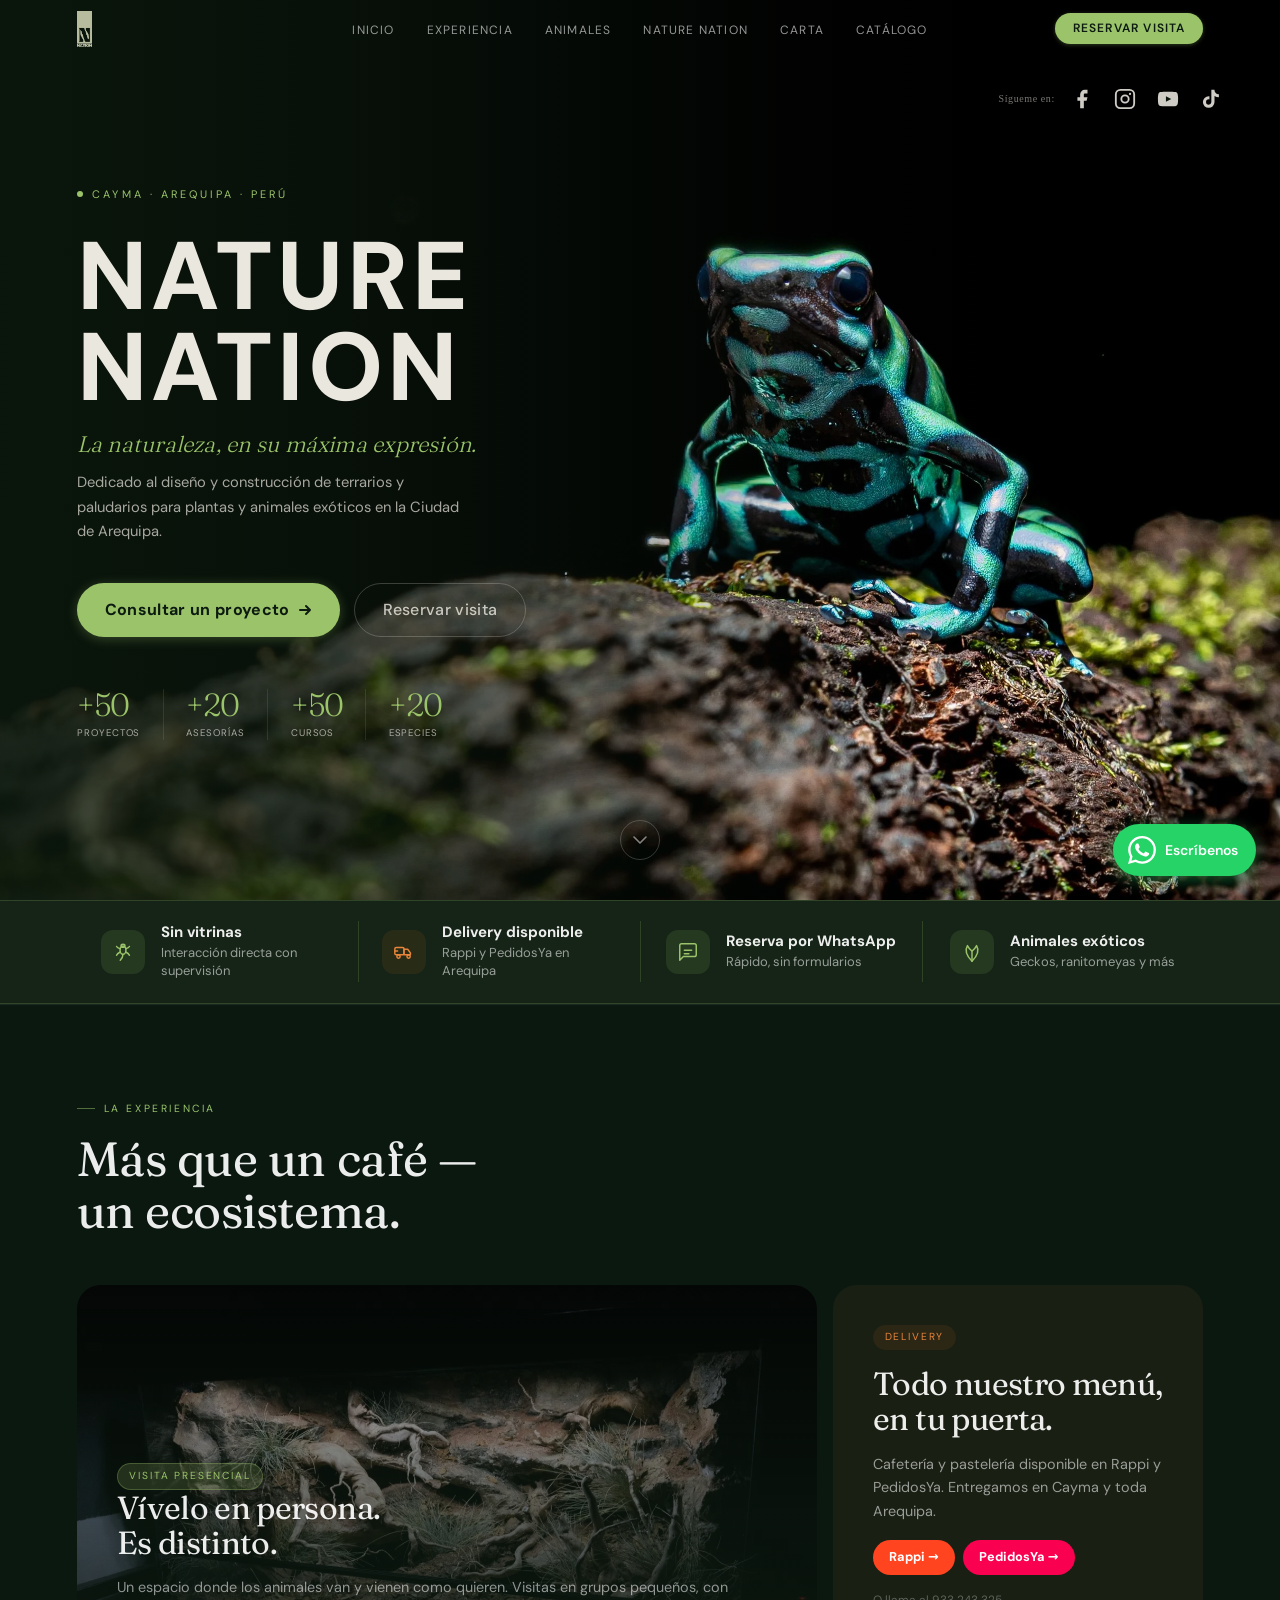
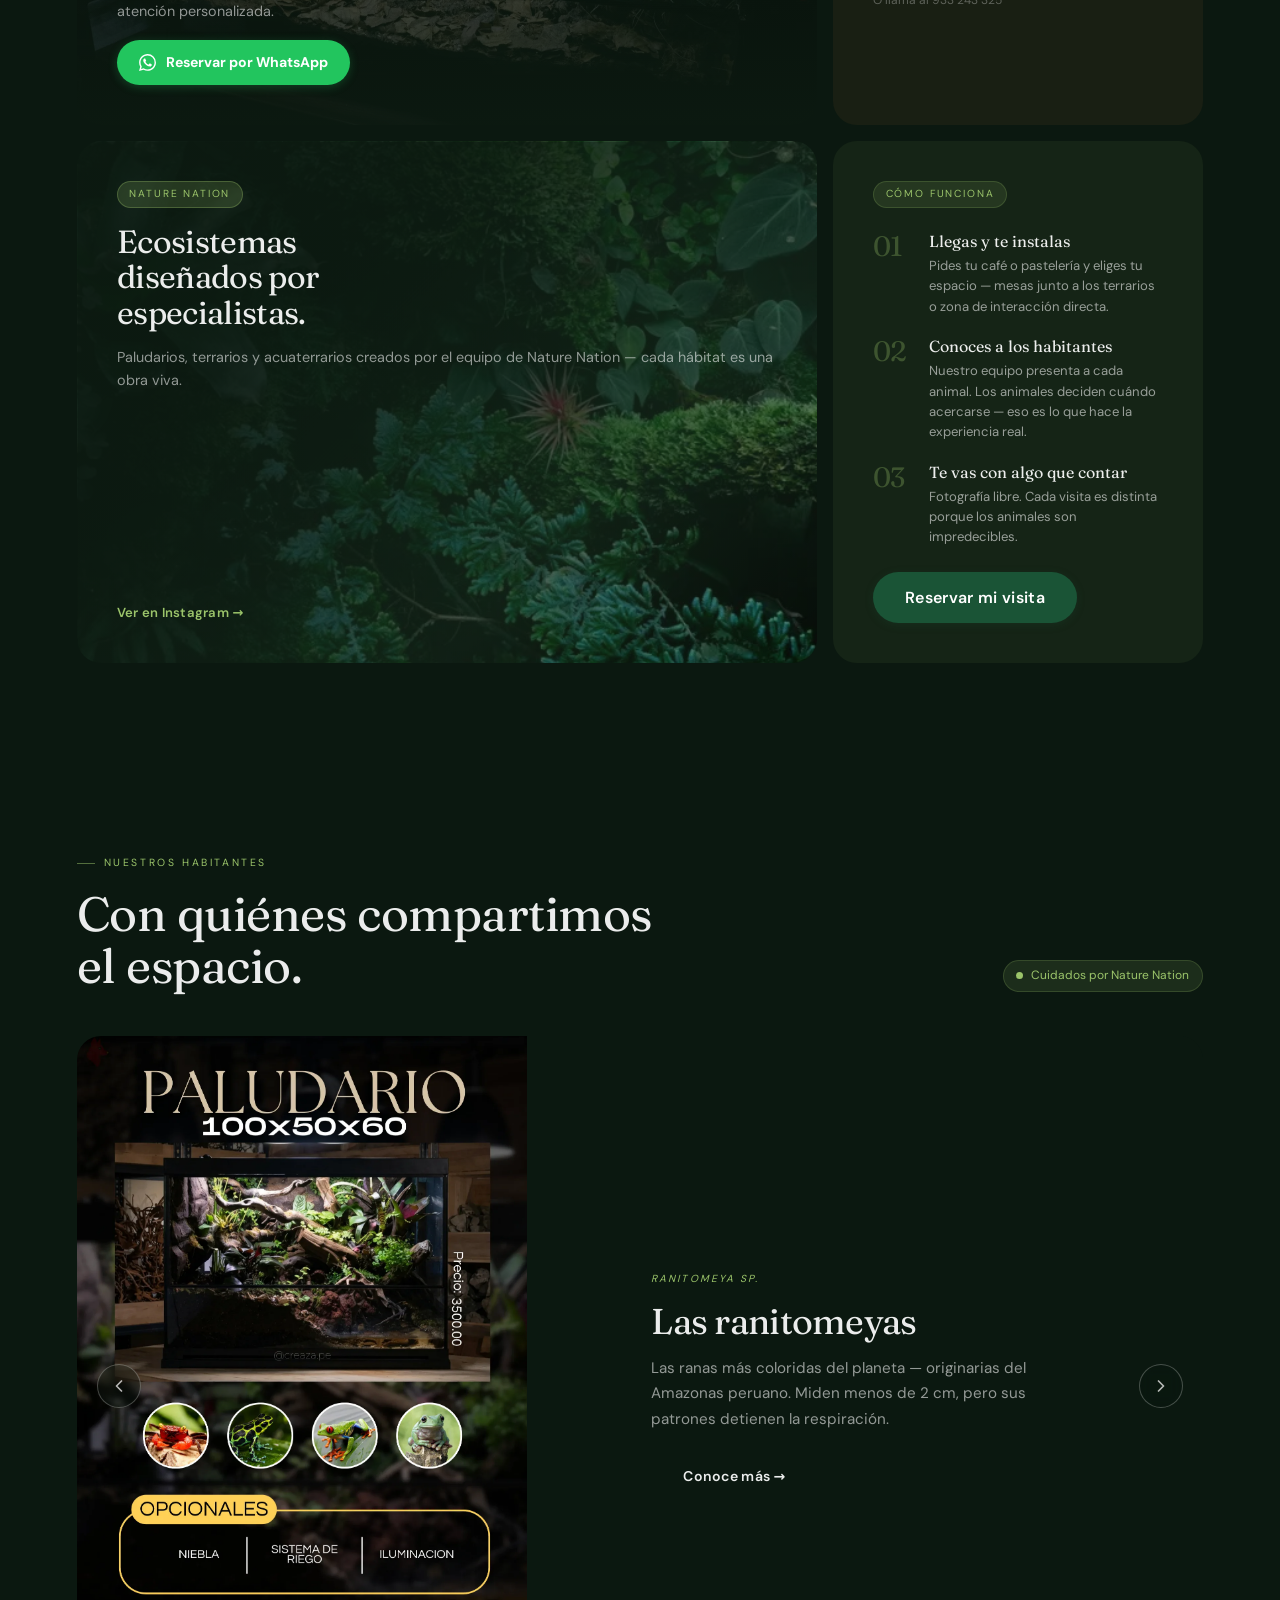
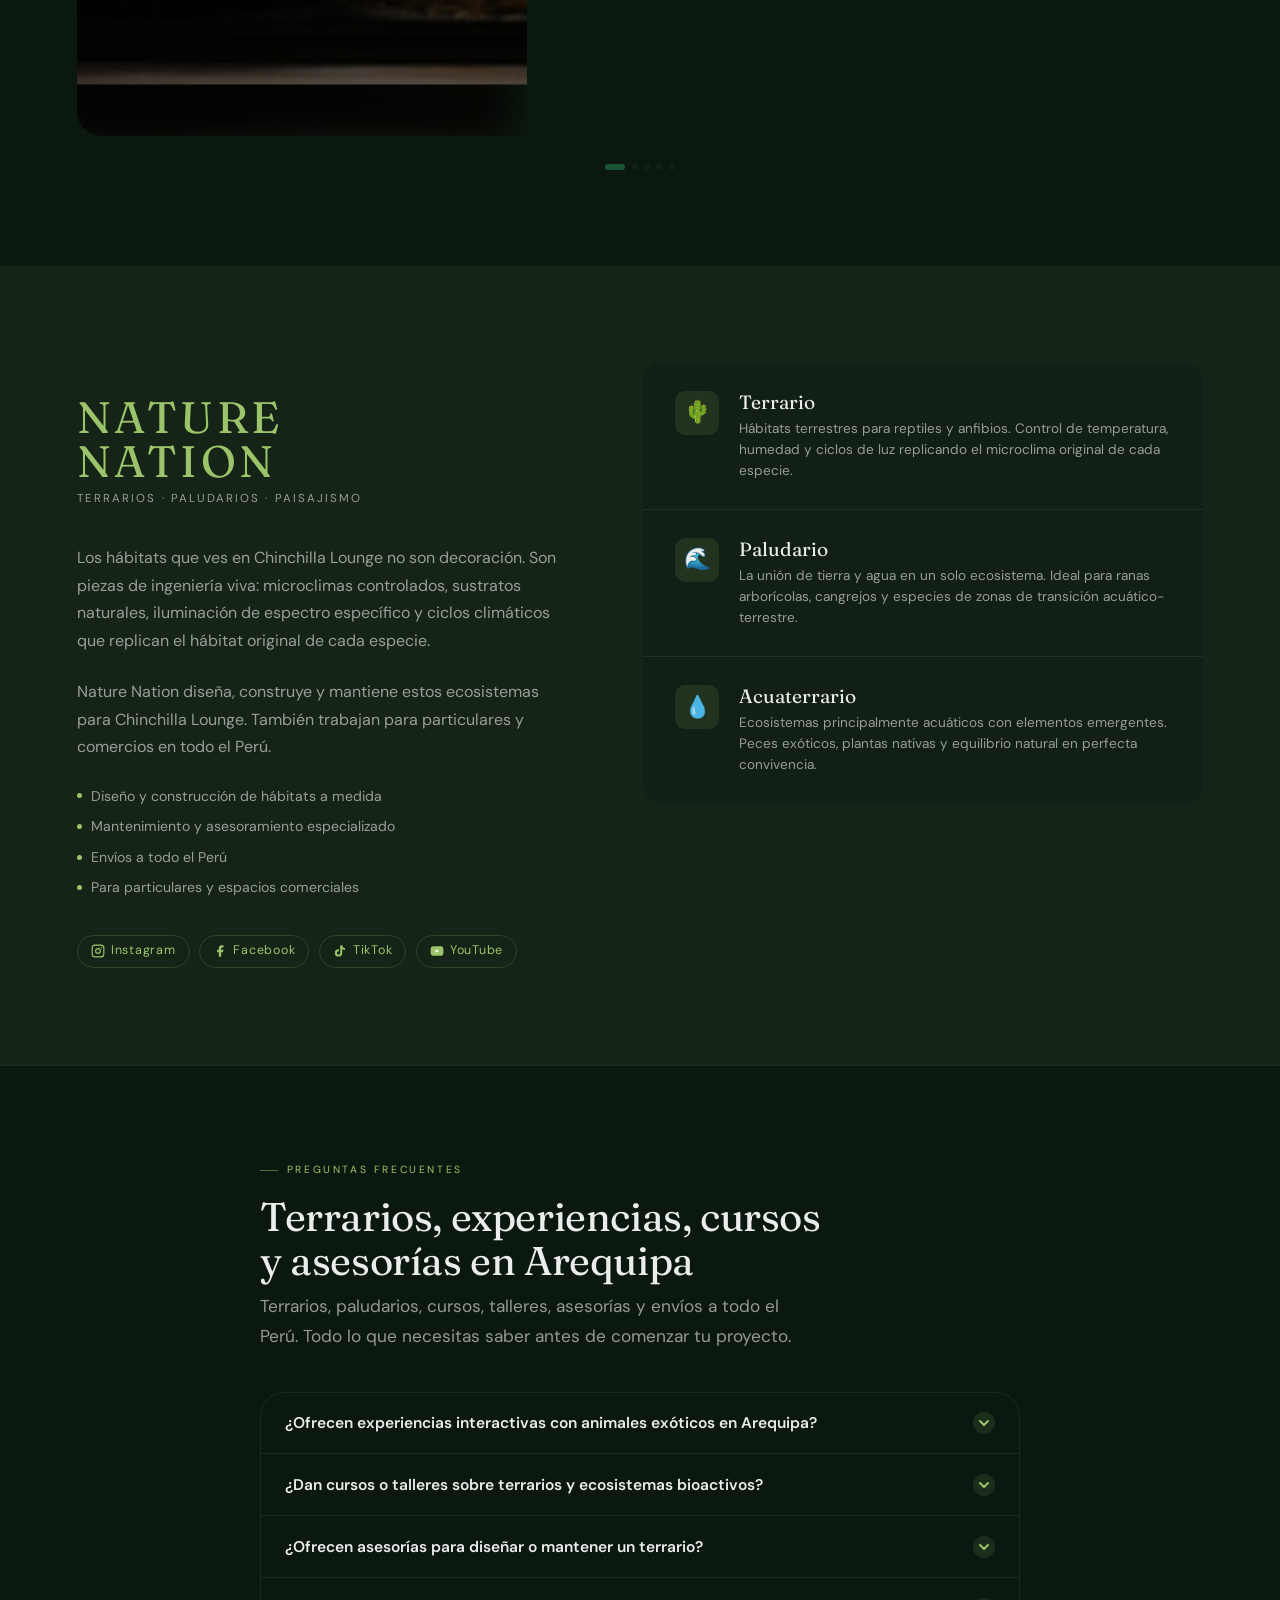
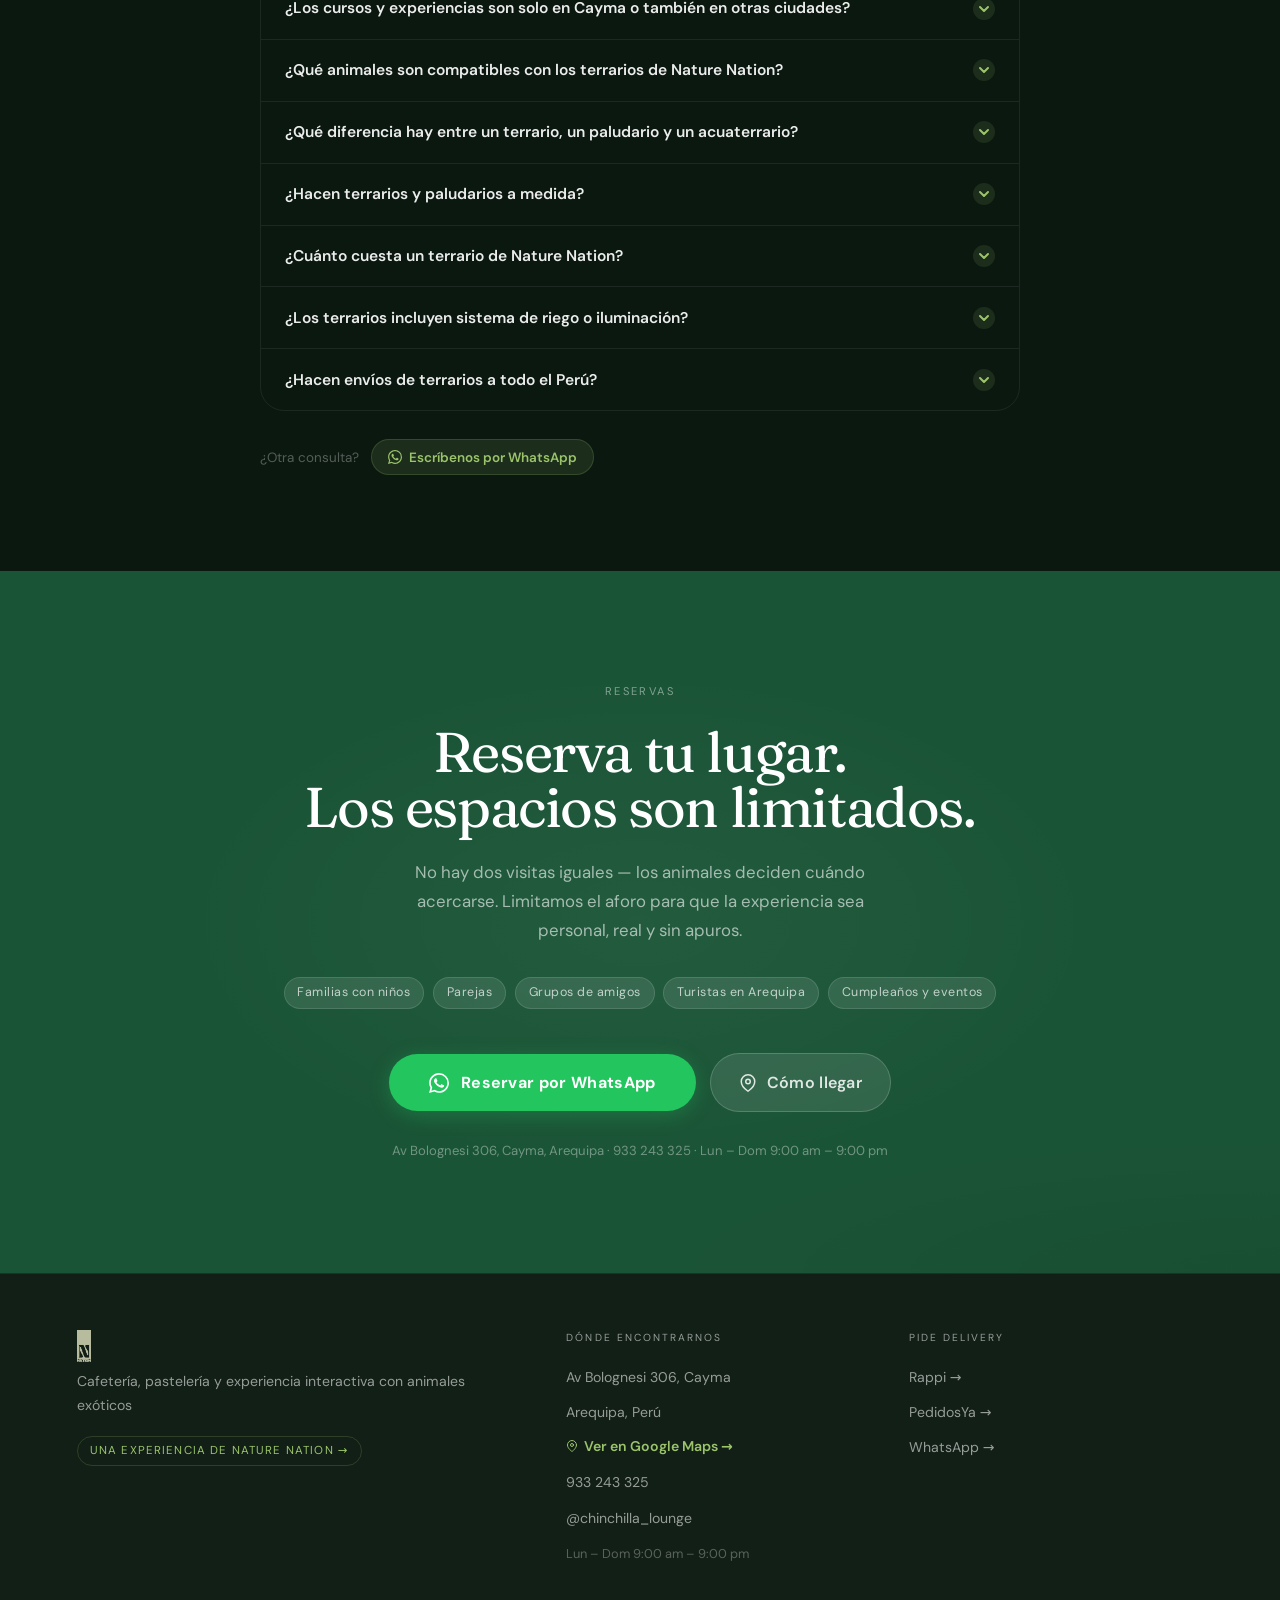
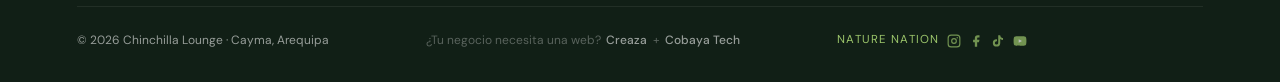
==== index.html @ fb9574b7 "deploy: 2970e04774fd6175bb06c2e87f161b92e067dffc alvaro-barrera/chinchilla-lounge-privado@2970e04774" ====
<!DOCTYPE html><html lang="es-PE" data-astro-cid-37fxchfa> <head><!-- Google Tag Manager --><script>(function(w,d,s,l,i){w[l]=w[l]||[];w[l].push({'gtm.start':
    new Date().getTime(),event:'gtm.js'});var f=d.getElementsByTagName(s)[0],
    j=d.createElement(s),dl=l!='dataLayer'?'&l='+l:'';j.async=true;j.src=
    'https://www.googletagmanager.com/gtm.js?id='+i+dl;f.parentNode.insertBefore(j,f);
    })(window,document,'script','dataLayer','GTM-THWMPSHL');</script><!-- End Google Tag Manager --><meta charset="UTF-8"><meta name="viewport" content="width=device-width, initial-scale=1"><meta name="theme-color" content="#0B1810"><!-- Anti-flash: restaura tema antes del primer paint --><script>
      (function(){
        var t = localStorage.getItem('cl-theme');
        if (t === 'light') document.documentElement.setAttribute('data-theme','light');
      })();
    </script><link rel="preconnect" href="https://fonts.googleapis.com"><link rel="preconnect" href="https://fonts.gstatic.com" crossorigin><link href="https://fonts.googleapis.com/css2?family=DM+Serif+Display:ital@0;1&family=Archivo+Black&family=Noto+Serif:wght@400&display=swap" rel="stylesheet"><link rel="icon" type="image/svg+xml" href="/favicon.svg"><link rel="sitemap" href="/sitemap-index.xml"><link rel="preload" as="image" href="/images/nn-banner-dendrobates.webp"><title>Nature Nation — Terrarios, Paludarios y Animales Exóticos en Arequipa</title><meta name="description" content="Nature Nation: diseño de terrarios y paludarios en Arequipa. Visita Chinchilla Lounge — cafetería con animales exóticos en Cayma. Delivery vía Rappi y PedidosYa."><meta name="robots" content="index, follow, max-snippet:-1, max-image-preview:large, max-video-preview:-1"><link rel="canonical" href="https://terrarios-bioactivos.com/"><meta property="og:type" content="website"><meta property="og:url" content="https://terrarios-bioactivos.com/"><meta property="og:title" content="Nature Nation — Terrarios, Paludarios y Animales Exóticos en Arequipa"><meta property="og:description" content="Nature Nation: diseño de terrarios y paludarios en Arequipa. Visita Chinchilla Lounge — cafetería con animales exóticos en Cayma. Delivery vía Rappi y PedidosYa."><meta property="og:image" content="https://terrarios-bioactivos.com/og-default.webp"><meta property="og:locale" content="es_PE"><meta property="og:site_name" content="Chinchilla Lounge"><meta name="twitter:card" content="summary_large_image"><meta name="twitter:title" content="Nature Nation — Terrarios, Paludarios y Animales Exóticos en Arequipa"><meta name="twitter:description" content="Nature Nation: diseño de terrarios y paludarios en Arequipa. Visita Chinchilla Lounge — cafetería con animales exóticos en Cayma. Delivery vía Rappi y PedidosYa."><meta name="twitter:image" content="https://terrarios-bioactivos.com/og-default.webp"><script type="application/ld+json">{"@context":"https://schema.org","@type":["CafeOrCoffeeShop","FoodEstablishment","TouristAttraction"],"@id":"https://terrarios-bioactivos.com/#local","name":"Chinchilla Lounge","description":"Nature Nation: diseño de terrarios y paludarios en Arequipa. Visita Chinchilla Lounge — cafetería con animales exóticos en Cayma. Delivery vía Rappi y PedidosYa.","url":"https://terrarios-bioactivos.com","telephone":"+51933243325","address":{"@type":"PostalAddress","streetAddress":"Av Bolognesi 306","addressLocality":"Cayma","addressRegion":"Arequipa","addressCountry":"PE"},"geo":{"@type":"GeoCoordinates","latitude":-16.3882,"longitude":-71.5406},"openingHoursSpecification":[{"@type":"OpeningHoursSpecification","dayOfWeek":["Monday","Tuesday","Wednesday","Thursday","Friday","Saturday","Sunday"],"opens":"09:00","closes":"21:00"},{"@type":"OpeningHoursSpecification","dayOfWeek":["Monday","Wednesday","Thursday","Friday","Saturday","Sunday"],"opens":"17:00","closes":"22:00","description":"Delivery"}],"servesCuisine":["Cafetería","Pastelería","Comida Rápida"],"hasMenu":"https://terrarios-bioactivos.com/carta","sameAs":["https://www.instagram.com/chinchilla_lounge/","https://www.rappi.com.pe/arequipa/restaurantes/delivery/72146-chinchilla-lounge","https://www.pedidosya.com.pe/restaurantes/arequipa/chinchilla-lounge-40beed19-ba96-4db1-8673-0106699a7810-menu"],"priceRange":"S/ 10 – S/ 35","potentialAction":[{"@type":"OrderAction","target":{"@type":"EntryPoint","urlTemplate":"https://www.rappi.com.pe/arequipa/restaurantes/delivery/72146-chinchilla-lounge","inLanguage":"es-PE","actionPlatform":["http://schema.org/DesktopWebPlatform","http://schema.org/MobileWebPlatform","http://schema.org/IOSPlatform","http://schema.org/AndroidPlatform"]}},{"@type":"OrderAction","target":{"@type":"EntryPoint","urlTemplate":"https://www.pedidosya.com.pe/restaurantes/arequipa/chinchilla-lounge-40beed19-ba96-4db1-8673-0106699a7810-menu","inLanguage":"es-PE","actionPlatform":["http://schema.org/DesktopWebPlatform","http://schema.org/MobileWebPlatform"]}}],"areaServed":["Cayma","Yanahuara","Miraflores","Cercado de Arequipa","Arequipa"],"touristType":["Families with children","Backpacker","Nature lovers"],"isAccessibleForFree":false,"availableLanguage":{"@type":"Language","name":"Spanish"}}</script><script type="application/ld+json">{"@context":"https://schema.org","@type":"FAQPage","mainEntity":[{"@type":"Question","name":"¿Ofrecen experiencias interactivas con animales exóticos en Arequipa?","acceptedAnswer":{"@type":"Answer","text":"Sí. En Chinchilla Lounge, el local físico de Nature Nation en Cayma, puedes tener contacto directo con geckos, ranas dardo, escorpiones, cangrejos vampiro y más. La experiencia es sin vitrinas — el equipo te guía en cada interacción. Ideal para familias, turistas y amantes de la naturaleza."}},{"@type":"Question","name":"¿Dan cursos o talleres sobre terrarios y ecosistemas bioactivos?","acceptedAnswer":{"@type":"Answer","text":"Sí. Nature Nation ofrece cursos y talleres presenciales en Cayma, Arequipa, sobre diseño de terrarios, paludarios, cuidado de animales exóticos y ecosistemas bioactivos. También realizamos sesiones para colegios, universidades y empresas. Escríbenos por WhatsApp para conocer el calendario."}},{"@type":"Question","name":"¿Ofrecen asesorías para diseñar o mantener un terrario?","acceptedAnswer":{"@type":"Answer","text":"Sí. Brindamos asesoría personalizada para elegir el tipo de recinto, la especie adecuada, iluminación, humedad y sustrato. Las asesorías pueden ser presenciales en Cayma o remotas para cualquier ciudad del Perú. Coordinamos por WhatsApp."}},{"@type":"Question","name":"¿Los cursos y experiencias son solo en Cayma o también en otras ciudades?","acceptedAnswer":{"@type":"Answer","text":"Las experiencias interactivas con animales son exclusivamente en nuestro local de Cayma, Arequipa. Los cursos y talleres presenciales también se realizan en Cayma. Las asesorías para proyectos de terrarios están disponibles a nivel nacional de forma remota."}},{"@type":"Question","name":"¿Qué animales son compatibles con los terrarios de Nature Nation?","acceptedAnswer":{"@type":"Answer","text":"Nuestros terrarios son compatibles con escorpiones, tarántulas, geckos, ranas dardo, cangrejos, salamandras, peces neón, betta y más. Cada modelo está diseñado para el biotopo específico del animal."}},{"@type":"Question","name":"¿Qué diferencia hay entre un terrario, un paludario y un acuaterrario?","acceptedAnswer":{"@type":"Answer","text":"Un terrario es un ambiente terrestre para arácnidos y reptiles. Un paludario combina zona terrestre y zona acuática para anfibios. Un acuaterrario tiene zona de agua para peces y zona emergente con plantas. Los tres incluyen paisajismo profesional de Nature Nation."}},{"@type":"Question","name":"¿Hacen terrarios y paludarios a medida?","acceptedAnswer":{"@type":"Answer","text":"Sí. Diseñamos recintos de cualquier dimensión para colecciones privadas, negocios, veterinarias y centros educativos. Incluye asesoría en especie, temperatura y humedad. Escríbenos por WhatsApp para coordinar tu proyecto."}},{"@type":"Question","name":"¿Cuánto cuesta un terrario de Nature Nation?","acceptedAnswer":{"@type":"Answer","text":"Los precios van desde S/ 400 (terrario compacto 30×30×40 cm) hasta S/ 3,500 (paludario insignia 100×50×60 cm). El acuaterrario tiene un precio de S/ 2,500. Todos incluyen paisajismo profesional con plantas y elementos naturales."}},{"@type":"Question","name":"¿Los terrarios incluyen sistema de riego o iluminación?","acceptedAnswer":{"@type":"Answer","text":"Algunos modelos incluyen lámpara, sistema de riego automático y humo decorativo. Otros ofrecen estos sistemas como opcionales. Puedes consultar el detalle de cada modelo en nuestro catálogo."}},{"@type":"Question","name":"¿Hacen envíos de terrarios a todo el Perú?","acceptedAnswer":{"@type":"Answer","text":"Sí, coordinamos la entrega a todo el Perú. Contáctanos por WhatsApp para consultar disponibilidad, plazos y costos de envío a tu ciudad."}}]}</script><script type="application/ld+json">{"@context":"https://schema.org","@type":"BreadcrumbList","itemListElement":[{"@type":"ListItem","position":1,"name":"Chinchilla Lounge","item":"https://terrarios-bioactivos.com"}]}</script><script type="application/ld+json">{"@context":"https://schema.org","@type":"Organization","@id":"https://terrarios-bioactivos.com/#naturenation","name":"Nature Nation","url":"https://terrarios-bioactivos.com","description":"Nature Nation: diseño y construcción de terrarios, paludarios y ecosistemas bioactivos en Arequipa, Perú. Cursos, asesorías y venta de animales exóticos.","foundingLocation":{"@type":"Place","name":"Arequipa, Perú"},"sameAs":["https://www.instagram.com/naturenation_crew/","https://www.facebook.com/NatureNationTerrariosPaludarios","https://www.tiktok.com/@lahuelladelsur","https://www.youtube.com/@Nature-Nation98"]}</script><link rel="stylesheet" href="/_astro/carta.CtFt_vH6.css">
<link rel="stylesheet" href="/_astro/index.B0Th6e0x.css"></head> <body data-astro-cid-37fxchfa> <!-- Google Tag Manager (noscript) --> <noscript><iframe src="https://www.googletagmanager.com/ns.html?id=GTM-THWMPSHL" height="0" width="0" style="display:none;visibility:hidden" data-astro-cid-37fxchfa></iframe></noscript> <!-- End Google Tag Manager (noscript) -->  <header id="site-header" data-astro-cid-3ef6ksr2> <nav data-astro-cid-3ef6ksr2> <a class="nav-brand" href="/" aria-label="Chinchilla Lounge — inicio" data-astro-cid-3ef6ksr2> <img src="/images/nn-logo.png" alt="Nature Nation" class="nav-logo" width="17" height="40" loading="eager" decoding="async" data-astro-cid-3ef6ksr2> </a> <ul class="nav-links" role="list" data-astro-cid-3ef6ksr2> <li data-astro-cid-3ef6ksr2><a href="/" data-astro-cid-3ef6ksr2>Inicio</a></li><li data-astro-cid-3ef6ksr2><a href="/#experiencia" data-astro-cid-3ef6ksr2>Experiencia</a></li><li data-astro-cid-3ef6ksr2><a href="/#animales" data-astro-cid-3ef6ksr2>Animales</a></li><li data-astro-cid-3ef6ksr2><a href="/#nature-nation" data-astro-cid-3ef6ksr2>Nature Nation</a></li><li data-astro-cid-3ef6ksr2><a href="/carta" data-astro-cid-3ef6ksr2>Carta</a></li><li data-astro-cid-3ef6ksr2><a href="/catalogo" data-astro-cid-3ef6ksr2>Catálogo</a></li> </ul> <div class="nav-actions" data-astro-cid-3ef6ksr2> <a href="https://wa.me/51933243325?text=Hola!%20Quiero%20hacer%20un%20pedido%20o%20reservar%20una%20visita%20al%20Chinchilla%20Lounge.%20%C2%BFMe%20pueden%20ayudar%3F" target="_blank" rel="noopener noreferrer" class="nav-cta" data-astro-cid-3ef6ksr2>Reservar visita</a> <button class="nav-toggle" aria-label="Abrir menú" aria-expanded="false" aria-controls="mobile-menu" data-astro-cid-3ef6ksr2> <svg width="20" height="14" viewBox="0 0 20 14" fill="none" stroke="currentColor" stroke-width="1.6" stroke-linecap="round" aria-hidden="true" data-astro-cid-3ef6ksr2> <line x1="0" y1="1" x2="20" y2="1" data-astro-cid-3ef6ksr2></line> <line x1="0" y1="7" x2="20" y2="7" data-astro-cid-3ef6ksr2></line> <line x1="0" y1="13" x2="20" y2="13" data-astro-cid-3ef6ksr2></line> </svg> </button> </div> </nav> <div id="mobile-menu" class="mobile-menu" aria-hidden="true" hidden data-astro-cid-3ef6ksr2> <ul role="list" data-astro-cid-3ef6ksr2> <li data-astro-cid-3ef6ksr2><a href="/" data-astro-cid-3ef6ksr2>Inicio</a></li><li data-astro-cid-3ef6ksr2><a href="/#experiencia" data-astro-cid-3ef6ksr2>Experiencia</a></li><li data-astro-cid-3ef6ksr2><a href="/#animales" data-astro-cid-3ef6ksr2>Animales</a></li><li data-astro-cid-3ef6ksr2><a href="/#nature-nation" data-astro-cid-3ef6ksr2>Nature Nation</a></li><li data-astro-cid-3ef6ksr2><a href="/carta" data-astro-cid-3ef6ksr2>Carta</a></li><li data-astro-cid-3ef6ksr2><a href="/catalogo" data-astro-cid-3ef6ksr2>Catálogo</a></li> <li data-astro-cid-3ef6ksr2> <a href="https://wa.me/51933243325?text=Hola!%20Quiero%20hacer%20un%20pedido%20o%20reservar%20una%20visita%20al%20Chinchilla%20Lounge.%20%C2%BFMe%20pueden%20ayudar%3F" target="_blank" rel="noopener noreferrer" class="mobile-cta" data-astro-cid-3ef6ksr2>Reservar visita →</a> </li> </ul> </div> </header>  <script type="module">const d=document.getElementById("site-header"),r=document.getElementById("hero-sentinel");r&&d?new IntersectionObserver(([s])=>{d.classList.toggle("scrolled",!s.isIntersecting)},{threshold:0}).observe(r):d?.classList.add("scrolled");const n=document.querySelector(".nav-toggle"),t=document.getElementById("mobile-menu");n?.addEventListener("click",()=>{const e=n.getAttribute("aria-expanded")==="true";n.setAttribute("aria-expanded",String(!e)),t.hidden=e,t.setAttribute("aria-hidden",String(e))});t?.querySelectorAll("a").forEach(e=>{e.addEventListener("click",()=>{n.setAttribute("aria-expanded","false"),t.hidden=!0,t.setAttribute("aria-hidden","true")})});</script> <main> <!-- sentinel for header scroll detection --><div id="hero-sentinel" aria-hidden="true" style="position:absolute;top:80px;left:0;width:1px;height:1px;pointer-events:none;" data-astro-cid-nlow4r3u></div> <section class="hero" data-astro-cid-nlow4r3u> <img class="hero__photo" src="/images/nn-banner-dendrobates.webp" alt="Rana dardo verde sobre roca musgosa — Chinchilla Lounge by Nature Nation" width="3692" height="2954" loading="eager" decoding="async" fetchpriority="high" data-astro-cid-nlow4r3u> <div class="hero__overlay" aria-hidden="true" data-astro-cid-nlow4r3u></div> <!-- Redes sociales — arriba derecha --> <nav class="hero__social" aria-label="Redes sociales Nature Nation" data-astro-cid-nlow4r3u> <span class="hs-label" data-astro-cid-nlow4r3u>Sígueme en:</span> <div class="hs-icons" data-astro-cid-nlow4r3u> <a href="https://www.facebook.com/NatureNationTerrariosPaludarios" class="hs-link" aria-label="Facebook de Nature Nation" target="_blank" rel="noopener noreferrer" data-astro-cid-nlow4r3u> <svg viewBox="0 0 24 24" fill="none" aria-hidden="true" data-astro-cid-nlow4r3u> <path d="M18 2h-3a5 5 0 0 0-5 5v3H7v4h3v8h4v-8h3l1-4h-4V7a1 1 0 0 1 1-1h3z" fill="#f4f0e8" data-astro-cid-nlow4r3u></path> </svg> </a> <a href="https://www.instagram.com/naturenation_crew/" class="hs-link" aria-label="Instagram de Nature Nation" target="_blank" rel="noopener noreferrer" data-astro-cid-nlow4r3u> <svg viewBox="0 0 24 24" fill="none" aria-hidden="true" data-astro-cid-nlow4r3u> <rect x="2" y="2" width="20" height="20" rx="5" ry="5" stroke="#f4f0e8" stroke-width="2" data-astro-cid-nlow4r3u></rect> <circle cx="12" cy="12" r="4" stroke="#f4f0e8" stroke-width="2" data-astro-cid-nlow4r3u></circle> <circle cx="17.5" cy="6.5" r="1.2" fill="#f4f0e8" data-astro-cid-nlow4r3u></circle> </svg> </a> <a href="https://www.youtube.com/@Nature-Nation98" class="hs-link" aria-label="YouTube de Nature Nation" target="_blank" rel="noopener noreferrer" data-astro-cid-nlow4r3u> <svg viewBox="0 0 24 24" fill="none" aria-hidden="true" data-astro-cid-nlow4r3u> <path d="M22.54 6.42a2.78 2.78 0 0 0-1.95-1.96C18.88 4 12 4 12 4s-6.88 0-8.59.46A2.78 2.78 0 0 0 1.46 6.42 29 29 0 0 0 1 12a29 29 0 0 0 .46 5.58A2.78 2.78 0 0 0 3.41 19.6C5.12 20 12 20 12 20s6.88 0 8.59-.46a2.78 2.78 0 0 0 1.95-1.95A29 29 0 0 0 23 12a29 29 0 0 0-.46-5.58z" fill="#f4f0e8" data-astro-cid-nlow4r3u></path> <polygon points="9.75 15.02 15.5 12 9.75 8.98 9.75 15.02" fill="#0c1a0e" data-astro-cid-nlow4r3u></polygon> </svg> </a> <a href="https://www.tiktok.com/@lahuelladelsur" class="hs-link" aria-label="TikTok de Nature Nation" target="_blank" rel="noopener noreferrer" data-astro-cid-nlow4r3u> <svg viewBox="0 0 24 24" fill="#f4f0e8" aria-hidden="true" data-astro-cid-nlow4r3u> <path d="M19.59 6.69a4.83 4.83 0 0 1-3.77-4.25V2h-3.45v13.67a2.89 2.89 0 0 1-2.88 2.5 2.89 2.89 0 0 1-2.89-2.89 2.89 2.89 0 0 1 2.89-2.89c.28 0 .54.04.79.1V9.01a6.33 6.33 0 0 0-.79-.05 6.34 6.34 0 0 0-6.34 6.34 6.34 6.34 0 0 0 6.34 6.34 6.34 6.34 0 0 0 6.33-6.34V8.69a8.19 8.19 0 0 0 4.79 1.53V6.77a4.85 4.85 0 0 1-1.02-.08z" data-astro-cid-nlow4r3u></path> </svg> </a> </div> </nav> <!-- Contenido principal --> <div class="hero-inner" data-astro-cid-nlow4r3u> <div class="hero-content" data-astro-cid-nlow4r3u> <div class="hero-eyebrow" data-astro-cid-nlow4r3u> <span class="hero-dot" data-astro-cid-nlow4r3u></span>
Cayma · Arequipa · Perú
</div> <h1 class="hero-title" data-astro-cid-nlow4r3u>Nature Nation</h1> <p class="hero-lead" data-astro-cid-nlow4r3u>La naturaleza, en su máxima expresión.</p> <p class="hero-desc" data-astro-cid-nlow4r3u>
Dedicado al diseño y construcción de terrarios y paludarios
        para plantas y animales exóticos en la Ciudad de Arequipa.
</p> <div class="hero-btns" data-astro-cid-nlow4r3u> <a href="#reservas" class="h-btn-p" data-astro-cid-nlow4r3u>
Consultar un proyecto
<svg width="14" height="14" viewBox="0 0 14 14" fill="none" stroke="currentColor" stroke-width="2" stroke-linecap="round" stroke-linejoin="round" aria-hidden="true" data-astro-cid-nlow4r3u><path d="M2 7h10M8 3l4 4-4 4" data-astro-cid-nlow4r3u></path></svg> </a> <a href="#reservas" class="h-btn-g" data-astro-cid-nlow4r3u>Reservar visita</a> </div> <div class="hero-stats" role="list" aria-label="Datos de Nature Nation" data-astro-cid-nlow4r3u> <div class="stat" role="listitem" data-astro-cid-nlow4r3u> <span class="stat-num" data-astro-cid-nlow4r3u>+50</span> <span class="stat-label" data-astro-cid-nlow4r3u>Proyectos</span> </div> <div class="stat" role="listitem" data-astro-cid-nlow4r3u> <span class="stat-num" data-astro-cid-nlow4r3u>+20</span> <span class="stat-label" data-astro-cid-nlow4r3u>Asesorías</span> </div> <div class="stat" role="listitem" data-astro-cid-nlow4r3u> <span class="stat-num" data-astro-cid-nlow4r3u>+50</span> <span class="stat-label" data-astro-cid-nlow4r3u>Cursos</span> </div> <div class="stat" role="listitem" data-astro-cid-nlow4r3u> <span class="stat-num" data-astro-cid-nlow4r3u>+20</span> <span class="stat-label" data-astro-cid-nlow4r3u>Especies</span> </div> </div> </div> </div> <p class="hero__seo" data-astro-cid-nlow4r3u>
Nature Nation — Diseño y construcción de terrarios y paludarios en Arequipa.
    Especialistas en ecosistemas bioactivos, gecko crestado, ranitomeyas del Amazonas y cangrejos vampiro en Cayma, Arequipa, Perú.
</p> <!-- Flecha scroll --> <a href="#experiencia" class="scroll-arrow" aria-label="Ir al contenido" data-astro-cid-nlow4r3u> <svg width="20" height="20" viewBox="0 0 20 20" fill="none" stroke="currentColor" stroke-width="1.6" stroke-linecap="round" stroke-linejoin="round" aria-hidden="true" data-astro-cid-nlow4r3u> <path d="M4 7l6 6 6-6" data-astro-cid-nlow4r3u></path> </svg> </a> </section>  <section class="perks-band" data-astro-cid-h5vaiotl> <div class="perks-inner" data-astro-cid-h5vaiotl> <div class="perk-item" data-astro-cid-h5vaiotl> <div class="perk-icon green" data-astro-cid-h5vaiotl> <svg viewBox="0 0 24 24" fill="none" stroke="currentColor" stroke-width="1.6" stroke-linecap="round" stroke-linejoin="round" aria-hidden="true" data-astro-cid-h5vaiotl> <ellipse cx="12" cy="10" rx="3.2" ry="4.5" data-astro-cid-h5vaiotl></ellipse> <ellipse cx="12" cy="5.2" rx="2.1" ry="1.7" data-astro-cid-h5vaiotl></ellipse> <path d="M9 8.5 C7 8 5.5 7 5 6" data-astro-cid-h5vaiotl></path> <path d="M15 8.5 C17 8 18.5 7 19 6" data-astro-cid-h5vaiotl></path> <path d="M9 12 C7 13 5.5 14 5 15.5" data-astro-cid-h5vaiotl></path> <path d="M15 12 C17 13 18.5 14 19 15.5" data-astro-cid-h5vaiotl></path> <path d="M12 14.5 C12 17 10.5 19.5 9 21" data-astro-cid-h5vaiotl></path> </svg> </div> <div class="perk-text" data-astro-cid-h5vaiotl> <span class="perk-title" data-astro-cid-h5vaiotl>Sin vitrinas</span> <span class="perk-sub" data-astro-cid-h5vaiotl>Interacción directa con supervisión</span> </div> </div> <div class="perk-item" data-astro-cid-h5vaiotl> <div class="perk-icon amber" data-astro-cid-h5vaiotl> <svg viewBox="0 0 24 24" fill="none" stroke="currentColor" stroke-width="1.6" stroke-linecap="round" stroke-linejoin="round" aria-hidden="true" data-astro-cid-h5vaiotl> <rect x="2" y="7" width="10" height="8" rx="1.5" data-astro-cid-h5vaiotl></rect> <path d="M12 9h4l3 4v2h-7V9z" data-astro-cid-h5vaiotl></path> <circle cx="6" cy="17" r="1.8" data-astro-cid-h5vaiotl></circle> <circle cx="17" cy="17" r="1.8" data-astro-cid-h5vaiotl></circle> <path d="M2 11h3" data-astro-cid-h5vaiotl></path> </svg> </div> <div class="perk-text" data-astro-cid-h5vaiotl> <span class="perk-title" data-astro-cid-h5vaiotl>Delivery disponible</span> <span class="perk-sub" data-astro-cid-h5vaiotl>Rappi y PedidosYa en Arequipa</span> </div> </div> <div class="perk-item" data-astro-cid-h5vaiotl> <div class="perk-icon green" data-astro-cid-h5vaiotl> <svg viewBox="0 0 24 24" fill="none" stroke="currentColor" stroke-width="1.6" stroke-linecap="round" stroke-linejoin="round" aria-hidden="true" data-astro-cid-h5vaiotl> <path d="M3 5a2 2 0 012-2h14a2 2 0 012 2v10a2 2 0 01-2 2H7l-4 4V5z" data-astro-cid-h5vaiotl></path> <path d="M8 10h8M8 14h5" data-astro-cid-h5vaiotl></path> </svg> </div> <div class="perk-text" data-astro-cid-h5vaiotl> <span class="perk-title" data-astro-cid-h5vaiotl>Reserva por WhatsApp</span> <span class="perk-sub" data-astro-cid-h5vaiotl>Rápido, sin formularios</span> </div> </div> <div class="perk-item" data-astro-cid-h5vaiotl> <div class="perk-icon green" data-astro-cid-h5vaiotl> <svg viewBox="0 0 24 24" fill="none" stroke="currentColor" stroke-width="1.6" stroke-linecap="round" stroke-linejoin="round" aria-hidden="true" data-astro-cid-h5vaiotl> <path d="M12 22C6 16 4 10 7 5c2 4 5 6 5 6s3-2 5-6c3 5 1 11-5 17z" data-astro-cid-h5vaiotl></path> <path d="M12 11v11" data-astro-cid-h5vaiotl></path> </svg> </div> <div class="perk-text" data-astro-cid-h5vaiotl> <span class="perk-title" data-astro-cid-h5vaiotl>Animales exóticos</span> <span class="perk-sub" data-astro-cid-h5vaiotl>Geckos, ranitomeyas y más</span> </div> </div> </div> </section>  <section class="bento-sec sec" id="experiencia" data-astro-cid-mybaa7ji> <div class="wrap" data-astro-cid-mybaa7ji> <div class="sec-eyebrow" data-reveal data-astro-cid-mybaa7ji>La experiencia</div> <h2 class="bento-heading" data-reveal style="transition-delay:.08s" data-astro-cid-mybaa7ji>Más que un café —<br data-astro-cid-mybaa7ji>un ecosistema.</h2> <div class="bento-grid" data-astro-cid-mybaa7ji> <!-- Card 1: Visita presencial (large dark, 2fr) --> <div class="bento-card b-visit" style="background-image: linear-gradient(to top, rgba(12,26,17,.95) 0%, rgba(12,26,17,.6) 55%, rgba(12,26,17,.2) 100%), url('/images/bento-visit.webp')" data-reveal data-astro-cid-mybaa7ji> <span class="b-pill b-pill-sage" data-astro-cid-mybaa7ji>Visita presencial</span> <div class="b-visit-content" data-astro-cid-mybaa7ji> <h3 class="b-h" data-astro-cid-mybaa7ji>Vívelo en persona.<br data-astro-cid-mybaa7ji>Es distinto.</h3> <p class="b-desc" data-astro-cid-mybaa7ji>Un espacio donde los animales van y vienen como quieren. Visitas en grupos pequeños, con atención personalizada.</p> <a href="https://wa.me/51933243325" class="b-btn-wa" target="_blank" rel="noopener noreferrer" data-astro-cid-mybaa7ji> <svg width="17" height="17" viewBox="0 0 24 24" fill="currentColor" aria-hidden="true" data-astro-cid-mybaa7ji> <path d="M17.472 14.382c-.297-.149-1.758-.867-2.03-.967-.273-.099-.471-.148-.67.15-.197.297-.767.966-.94 1.164-.173.199-.347.223-.644.075-.297-.15-1.255-.463-2.39-1.475-.883-.788-1.48-1.761-1.653-2.059-.173-.297-.018-.458.13-.606.134-.133.298-.347.446-.52.149-.174.198-.298.298-.497.099-.198.05-.371-.025-.52-.075-.149-.669-1.612-.916-2.207-.242-.579-.487-.5-.669-.51-.173-.008-.371-.01-.57-.01-.198 0-.52.074-.792.372-.272.297-1.04 1.016-1.04 2.479 0 1.462 1.065 2.875 1.213 3.074.149.198 2.096 3.2 5.077 4.487.709.306 1.262.489 1.694.625.712.227 1.36.195 1.871.118.571-.085 1.758-.719 2.006-1.413.248-.694.248-1.289.173-1.413-.074-.124-.272-.198-.57-.347m-5.421 7.403h-.004a9.87 9.87 0 01-5.031-1.378l-.361-.214-3.741.982.998-3.648-.235-.374a9.86 9.86 0 01-1.51-5.26c.001-5.45 4.436-9.884 9.888-9.884 2.64 0 5.122 1.03 6.988 2.898a9.825 9.825 0 012.893 6.994c-.003 5.45-4.437 9.884-9.885 9.884m8.413-18.297A11.815 11.815 0 0012.05 0C5.495 0 .16 5.335.157 11.892c0 2.096.547 4.142 1.588 5.945L.057 24l6.305-1.654a11.882 11.882 0 005.683 1.448h.005c6.554 0 11.89-5.335 11.893-11.893a11.821 11.821 0 00-3.48-8.413z" data-astro-cid-mybaa7ji></path> </svg>
Reservar por WhatsApp
</a> </div> </div> <!-- Card 2: Delivery (amber, 1fr) --> <div class="bento-card b-delivery" data-reveal data-astro-cid-mybaa7ji> <span class="b-pill b-pill-amber" data-astro-cid-mybaa7ji>Delivery</span> <h3 class="b-h b-h-dark" data-astro-cid-mybaa7ji>Todo nuestro menú,<br data-astro-cid-mybaa7ji>en tu puerta.</h3> <p class="b-desc b-desc-dark" data-astro-cid-mybaa7ji>Cafetería y pastelería disponible en Rappi y PedidosYa. Entregamos en Cayma y toda Arequipa.</p> <div class="b-plat-row" data-astro-cid-mybaa7ji> <a href="https://www.rappi.com.pe/arequipa/restaurantes/delivery/72146-chinchilla-lounge" class="b-plat b-plat-r" target="_blank" rel="noopener noreferrer" data-astro-cid-mybaa7ji>Rappi →</a> <a href="https://www.pedidosya.com.pe/restaurantes/arequipa/chinchilla-lounge-40beed19-ba96-4db1-8673-0106699a7810-menu" class="b-plat b-plat-p" target="_blank" rel="noopener noreferrer" data-astro-cid-mybaa7ji>PedidosYa →</a> </div> <p class="b-note" data-astro-cid-mybaa7ji>O llama al 933 243 325</p> </div> <!-- Card 3: Nature Nation (dark with photo, 1fr) --> <div class="bento-card b-nature" style="background-image: linear-gradient(135deg, rgba(12,26,17,.96) 30%, rgba(22,43,29,.7) 70%, rgba(12,26,17,.4) 100%), url('/images/bento-nature.webp')" data-reveal data-astro-cid-mybaa7ji> <span class="b-pill b-pill-sage" data-astro-cid-mybaa7ji>Nature Nation</span> <h3 class="b-h" data-astro-cid-mybaa7ji>Ecosistemas<br data-astro-cid-mybaa7ji>diseñados por<br data-astro-cid-mybaa7ji>especialistas.</h3> <p class="b-desc" data-astro-cid-mybaa7ji>Paludarios, terrarios y acuaterrarios creados por el equipo de Nature Nation — cada hábitat es una obra viva.</p> <a href="https://www.instagram.com/naturenation_crew/" class="b-link-nn" target="_blank" rel="noopener noreferrer" data-astro-cid-mybaa7ji>
Ver en Instagram →
</a> </div> <!-- Card 4: Experiencia steps (green, 2fr) --> <div class="bento-card b-experience" data-reveal data-astro-cid-mybaa7ji> <span class="b-pill b-pill-green" data-astro-cid-mybaa7ji>Cómo funciona</span> <div class="b-steps" data-astro-cid-mybaa7ji> <div class="b-step" data-astro-cid-mybaa7ji> <span class="b-step-n" aria-hidden="true" data-astro-cid-mybaa7ji>01</span> <div class="b-step-body" data-astro-cid-mybaa7ji> <h4 class="b-step-h" data-astro-cid-mybaa7ji>Llegas y te instalas</h4> <p class="b-step-p" data-astro-cid-mybaa7ji>Pides tu café o pastelería y eliges tu espacio — mesas junto a los terrarios o zona de interacción directa.</p> </div> </div><div class="b-step" data-astro-cid-mybaa7ji> <span class="b-step-n" aria-hidden="true" data-astro-cid-mybaa7ji>02</span> <div class="b-step-body" data-astro-cid-mybaa7ji> <h4 class="b-step-h" data-astro-cid-mybaa7ji>Conoces a los habitantes</h4> <p class="b-step-p" data-astro-cid-mybaa7ji>Nuestro equipo presenta a cada animal. Los animales deciden cuándo acercarse — eso es lo que hace la experiencia real.</p> </div> </div><div class="b-step" data-astro-cid-mybaa7ji> <span class="b-step-n" aria-hidden="true" data-astro-cid-mybaa7ji>03</span> <div class="b-step-body" data-astro-cid-mybaa7ji> <h4 class="b-step-h" data-astro-cid-mybaa7ji>Te vas con algo que contar</h4> <p class="b-step-p" data-astro-cid-mybaa7ji>Fotografía libre. Cada visita es distinta porque los animales son impredecibles.</p> </div> </div> </div> <a href="https://wa.me/51933243325?text=Hola!%20Quiero%20hacer%20un%20pedido%20o%20reservar%20una%20visita%20al%20Chinchilla%20Lounge.%20%C2%BFMe%20pueden%20ayudar%3F" class="b-btn-cta btn btn-pill btn-green" target="_blank" rel="noopener noreferrer" data-astro-cid-mybaa7ji>
Reservar mi visita
</a> </div> </div> </div> </section>  <script type="module">const s=document.querySelectorAll("[data-reveal]");if(s.length){const r=new IntersectionObserver(e=>{e.forEach((t,o)=>{t.isIntersecting&&(setTimeout(()=>{t.target.classList.add("revealed")},o*80),r.unobserve(t.target))})},{threshold:.1,rootMargin:"0px 0px -40px 0px"});s.forEach(e=>r.observe(e))}</script> <section class="sec animals-sec" id="animales" data-astro-cid-i2zod5cr> <div class="wrap" data-astro-cid-i2zod5cr> <div class="animals-header" data-astro-cid-i2zod5cr> <div data-astro-cid-i2zod5cr> <div class="sec-eyebrow" data-reveal data-astro-cid-i2zod5cr>Nuestros habitantes</div> <h2 data-reveal style="transition-delay:.08s" data-astro-cid-i2zod5cr>Con quiénes compartimos<br data-astro-cid-i2zod5cr>el espacio.</h2> </div> <span class="nn-credit" data-astro-cid-i2zod5cr> <span class="nn-dot" aria-hidden="true" data-astro-cid-i2zod5cr></span>
Cuidados por Nature Nation
</span> </div> </div> <div class="c-stage" id="c-stage" role="region" aria-roledescription="carousel" aria-label="Con quiénes compartimos el espacio" tabindex="0" data-astro-cid-i2zod5cr> <!-- Strip of cards --> <div class="c-strip-wrap" id="c-strip-wrap" data-astro-cid-i2zod5cr> <div class="c-strip" id="c-strip" data-astro-cid-i2zod5cr> <div class="c-card is-active" data-i="0" role="group" aria-roledescription="slide" aria-label="1 de 5: Las ranitomeyas" aria-hidden="false" data-astro-cid-i2zod5cr> <div class="c-card-img" data-astro-cid-i2zod5cr> <img src="/images/card-ranitomeyas.webp" alt="Las ranitomeyas" loading="eager" decoding="async" data-astro-cid-i2zod5cr> </div> <div class="c-card-footer" data-astro-cid-i2zod5cr> <span class="c-card-species" data-astro-cid-i2zod5cr>Ranitomeya sp.</span> <span class="c-card-name" data-astro-cid-i2zod5cr>Las ranitomeyas</span> </div> <span class="c-card-tag" style="background:var(--green-lt)" data-astro-cid-i2zod5cr>Paludario</span> </div><div class="c-card" data-i="1" role="group" aria-roledescription="slide" aria-label="2 de 5: Gecko leopardo" aria-hidden="true" data-astro-cid-i2zod5cr> <div class="c-card-img" data-astro-cid-i2zod5cr> <img src="/images/card-gecko-leo.webp" alt="Gecko leopardo" loading="lazy" decoding="async" data-astro-cid-i2zod5cr> </div> <div class="c-card-footer" data-astro-cid-i2zod5cr> <span class="c-card-species" data-astro-cid-i2zod5cr>Eublepharis macularius</span> <span class="c-card-name" data-astro-cid-i2zod5cr>Gecko leopardo</span> </div> <span class="c-card-tag" style="background:var(--surface-a)" data-astro-cid-i2zod5cr>Terrario</span> </div><div class="c-card" data-i="2" role="group" aria-roledescription="slide" aria-label="3 de 5: Gecko crestado" aria-hidden="true" data-astro-cid-i2zod5cr> <div class="c-card-img" data-astro-cid-i2zod5cr> <img src="/images/card-gecko-crest.webp" alt="Gecko crestado" loading="lazy" decoding="async" data-astro-cid-i2zod5cr> </div> <div class="c-card-footer" data-astro-cid-i2zod5cr> <span class="c-card-species" data-astro-cid-i2zod5cr>Correlophus ciliatus</span> <span class="c-card-name" data-astro-cid-i2zod5cr>Gecko crestado</span> </div> <span class="c-card-tag" style="background:var(--surface-a)" data-astro-cid-i2zod5cr>Terrario</span> </div><div class="c-card" data-i="3" role="group" aria-roledescription="slide" aria-label="4 de 5: Cangrejo vampiro" aria-hidden="true" data-astro-cid-i2zod5cr> <div class="c-card-img" data-astro-cid-i2zod5cr> <img src="/images/card-cangrejo.webp" alt="Cangrejo vampiro" loading="lazy" decoding="async" data-astro-cid-i2zod5cr> </div> <div class="c-card-footer" data-astro-cid-i2zod5cr> <span class="c-card-species" data-astro-cid-i2zod5cr>Geosesarma sp.</span> <span class="c-card-name" data-astro-cid-i2zod5cr>Cangrejo vampiro</span> </div> <span class="c-card-tag" style="background:var(--green-lt)" data-astro-cid-i2zod5cr>Paludario</span> </div><div class="c-card" data-i="4" role="group" aria-roledescription="slide" aria-label="5 de 5: El acuaterrario" aria-hidden="true" data-astro-cid-i2zod5cr> <div class="c-card-img" data-astro-cid-i2zod5cr> <img src="/images/card-acuaterrario.webp" alt="El acuaterrario" loading="lazy" decoding="async" data-astro-cid-i2zod5cr> </div> <div class="c-card-footer" data-astro-cid-i2zod5cr> <span class="c-card-species" data-astro-cid-i2zod5cr>Ecosistema amazónico</span> <span class="c-card-name" data-astro-cid-i2zod5cr>El acuaterrario</span> </div> <span class="c-card-tag" style="background:rgba(70,130,200,.18)" data-astro-cid-i2zod5cr>Acuaterrario</span> </div> </div> </div> <!-- Hero overlay: split layout — image panel left, text panel right.
         Clipped via clip-path FLIP animation from the active card. --> <div class="c-hero" id="c-hero" aria-hidden="true" data-astro-cid-i2zod5cr> <div class="c-hero-img-wrap" data-astro-cid-i2zod5cr> <img class="c-hero-bg" id="c-hero-bg" src="" alt="" aria-hidden="true" data-astro-cid-i2zod5cr> <img class="c-hero-img" id="c-hero-img" src="" alt="" data-astro-cid-i2zod5cr> </div> <div class="c-hero-text-panel" data-astro-cid-i2zod5cr> <div class="c-hero-content" data-astro-cid-i2zod5cr> <span class="c-hero-eyebrow" id="c-hero-eyebrow" data-astro-cid-i2zod5cr></span> <h3 class="c-hero-name" id="c-hero-name" data-astro-cid-i2zod5cr></h3> <p class="c-hero-desc" id="c-hero-desc" data-astro-cid-i2zod5cr></p> <a href="#reservas" class="btn btn-pill c-hero-btn" data-astro-cid-i2zod5cr>Conoce más →</a> </div> </div> </div> <!-- Prev / Next navigation arrows --> <button class="c-nav c-nav-prev" id="c-nav-prev" aria-label="Animal anterior" data-astro-cid-i2zod5cr> <svg width="20" height="20" viewBox="0 0 20 20" fill="none" aria-hidden="true" data-astro-cid-i2zod5cr> <path d="M12.5 15L7.5 10L12.5 5" stroke="currentColor" stroke-width="1.75" stroke-linecap="round" stroke-linejoin="round" data-astro-cid-i2zod5cr></path> </svg> </button> <button class="c-nav c-nav-next" id="c-nav-next" aria-label="Siguiente animal" data-astro-cid-i2zod5cr> <svg width="20" height="20" viewBox="0 0 20 20" fill="none" aria-hidden="true" data-astro-cid-i2zod5cr> <path d="M7.5 5L12.5 10L7.5 15" stroke="currentColor" stroke-width="1.75" stroke-linecap="round" stroke-linejoin="round" data-astro-cid-i2zod5cr></path> </svg> </button> </div> <!-- Progress dots --> <div class="c-dots" id="c-dots" data-astro-cid-i2zod5cr> <button class="cdot active" aria-label="Ir a Las ranitomeyas" data-i="0" data-astro-cid-i2zod5cr></button><button class="cdot" aria-label="Ir a Gecko leopardo" data-i="1" data-astro-cid-i2zod5cr></button><button class="cdot" aria-label="Ir a Gecko crestado" data-i="2" data-astro-cid-i2zod5cr></button><button class="cdot" aria-label="Ir a Cangrejo vampiro" data-i="3" data-astro-cid-i2zod5cr></button><button class="cdot" aria-label="Ir a El acuaterrario" data-i="4" data-astro-cid-i2zod5cr></button> </div> <!-- Mobile info panel — description below stage, hidden on desktop --> <div class="wrap" data-astro-cid-i2zod5cr> <div class="c-minfo" id="c-minfo" aria-live="polite" data-astro-cid-i2zod5cr> <span class="c-minfo-species" id="c-minfo-species" data-astro-cid-i2zod5cr>Ranitomeya sp.</span> <h3 class="c-minfo-name" id="c-minfo-name" data-astro-cid-i2zod5cr>Las ranitomeyas</h3> <p class="c-minfo-desc" id="c-minfo-desc" data-astro-cid-i2zod5cr>Las ranas más coloridas del planeta — originarias del Amazonas peruano. Miden menos de 2 cm, pero sus patrones detienen la respiración.</p> <a href="#reservas" class="btn btn-pill c-minfo-btn" data-astro-cid-i2zod5cr>Conoce más →</a> </div> </div> </section>  <script>(function(){const animalsData = [{"id":"ranitomeyas","slug":"ranitomeyas","name":"Las ranitomeyas","species":"Ranitomeya sp.","emoji":"🐸","colorBg":"#FFF0E8","featured":true,"shortDesc":"Las ranas más coloridas del planeta — originarias del Amazonas peruano. Miden menos de 2 cm, pero sus patrones detienen la respiración.","fullDesc":"Las ranas más coloridas del planeta — y son peruanas. Miden menos de dos centímetros, pero sus patrones de rojo intenso, naranja y negro sobre fondo negro paran la respiración. Originarias del Amazonas peruano, viven en el paludario tropical de Nature Nation donde cada nivel de humedad está calculado para replicar su hábitat amazónico. Criadas en cautiverio, completamente seguras.","habitat":"Paludario","care":"Nativas del Amazonas peruano · Paludario · Nature Nation","facts":["Son originarias de la Amazonía peruana","Miden entre 1.5 y 2 centímetros en adulto","Criadas en cautiverio responsable","No son peligrosas para humanos en contexto de cautiverio"],"photo":"/images/card-ranitomeyas.webp","heroPhoto":"/images/card-ranitomeyas.webp"},{"id":"gecko-leopardo","slug":"gecko-leopardo","name":"Gecko leopardo","species":"Eublepharis macularius","emoji":"🦎","colorBg":"#F5F0E0","featured":false,"shortDesc":"Dócil desde el primer contacto, con párpados móviles únicos entre los geckos. Ideal para interacción directa con todas las edades.","fullDesc":"Dócil desde el primer contacto. Su piel moteada, sus párpados móviles y su calma lo hacen perfecto para interacción directa con visitantes de todas las edades, incluso los más pequeños de la familia.","habitat":"Terrario","care":"Terrario · Nature Nation","facts":["Únicos geckos con párpados móviles","Naturalmente dóciles y tolerantes al manejo","Almacenan grasa en la cola como reserva energética","Activos al atardecer y noche"],"photo":"/images/card-gecko-leo.webp","heroPhoto":"/images/card-gecko-leo.webp"},{"id":"gecko-crestado","slug":"gecko-crestado","name":"Gecko crestado","species":"Correlophus ciliatus","emoji":"🦎","colorBg":"#EAF0E8","featured":false,"shortDesc":"Camina sobre el vidrio gracias a microfilamentos en sus patas. Considerado extinto hasta que fue redescubierto en 1994.","fullDesc":"Camina sobre el vidrio y el techo gracias a miles de microfilamentos en sus patas. Considerado extinto hasta que fue redescubierto en 1994. Una cresta dramática de cabeza a cola lo hace inconfundible — y uno de los más buscados en fotos.","habitat":"Terrario","care":"Terrario · Nature Nation","facts":["Redescubierto en 1994 en Nueva Caledonia","Se adhiere al vidrio con microfilamentos, sin ventosas","Puede perder y regenerar la cola parcialmente","Cresta lateral de la cabeza a la cola"],"photo":"/images/card-gecko-crest.webp","heroPhoto":"/images/card-gecko-crest.webp"},{"id":"cangrejo-vampiro","slug":"cangrejo-vampiro","name":"Cangrejo vampiro","species":"Geosesarma sp.","emoji":"🦀","colorBg":"#F0E8F5","featured":false,"shortDesc":"Cuerpo violeta-rojo, ojos amarillos que brillan. El habitante más dramático del local — semiterrestre y fascinante.","fullDesc":"El habitante más dramático del local. Cuerpo violeta-rojo, ojos amarillos que brillan. Semiterrestre — transita entre la tierra y el agua del paludario con una gracia sorprendente.","habitat":"Paludario","care":"Paludario · Nature Nation","facts":["Semiterrestres: viven en tierra y agua","Coloración violeta-rojo con ojos amarillo brillante","Originarios de islas de Asia-Pacífico","Comportamiento fascinante en el paludario"],"photo":"/images/card-cangrejo.webp","heroPhoto":"/images/card-cangrejo.webp"},{"id":"acuaterrario","slug":"acuaterrario","name":"El acuaterrario","species":"Ecosistema amazónico","emoji":"🌊","colorBg":"#E0ECF5","featured":false,"shortDesc":"Un fragmento real del Amazonas en Cayma. Diseñado con especies acuáticas y plantas nativas, mantenido como un organismo vivo.","fullDesc":"Un fragmento real del Amazonas en Cayma. Diseñado con especies acuáticas y plantas nativas del río, mantenido como si fuera un organismo vivo — porque lo es.","habitat":"Acuaterrario","care":"Acuaterrario amazónico · Nature Nation","facts":["Diseñado con especies nativas del Amazonas","Equilibrio biológico mantenido por Nature Nation","Plantas y fauna acuática auténtica","Refleja el ecosistema amazónico real"],"photo":"/images/card-acuaterrario.webp","heroPhoto":"/images/card-acuaterrario.webp"}];

(function () {
  const stage      = document.getElementById('c-stage');
  const strip      = document.getElementById('c-strip');
  const stripWrap  = document.getElementById('c-strip-wrap');
  const hero       = document.getElementById('c-hero');
  const heroImg    = document.getElementById('c-hero-img');
  const heroBg     = document.getElementById('c-hero-bg');
  const heroEyebrow = document.getElementById('c-hero-eyebrow');
  const heroName   = document.getElementById('c-hero-name');
  const heroDesc   = document.getElementById('c-hero-desc');
  const cards      = Array.from(document.querySelectorAll('.c-card'));
  const dots       = Array.from(document.querySelectorAll('.cdot'));
  const btnPrev    = document.getElementById('c-nav-prev');
  const btnNext    = document.getElementById('c-nav-next');
  const minfo      = document.getElementById('c-minfo');
  const minfoSpec  = document.getElementById('c-minfo-species');
  const minfoName  = document.getElementById('c-minfo-name');
  const minfoDesc  = document.getElementById('c-minfo-desc');

  if (!stage || !strip || !stripWrap || !hero || !heroImg) return;

  const reduced = window.matchMedia('(prefers-reduced-motion: reduce)').matches;
  const mobile  = window.matchMedia('(max-width: 768px)');
  let current   = 0;

  /* ── Center strip on a card index ── */
  function centerStrip(index, animated, duration = '.8s') {
    const card = cards[index];
    if (!card) return;
    const stageW = stage.offsetWidth;
    const tx = stageW / 2 - card.offsetLeft - card.offsetWidth / 2;
    strip.style.transition = animated
      ? `transform ${duration} cubic-bezier(0.76, 0, 0.24, 1)`
      : 'none';
    strip.style.transform = `translateX(${tx}px)`;
  }

  /* ── Update mobile info panel ── */
  function updateMobileInfo(index) {
    if (!minfo) return;
    const a = animalsData[index];
    if (minfoSpec) minfoSpec.textContent = a.species;
    if (minfoName) minfoName.textContent = a.name;
    if (minfoDesc) minfoDesc.textContent = a.shortDesc;
  }

  /* ── Active card + dot ── */
  function setActiveCard(index) {
    current = index;
    cards.forEach((c, i) => {
      c.classList.toggle('is-active', i === index);
      c.setAttribute('aria-hidden', i !== index ? 'true' : 'false');
    });
    dots.forEach((d, i) => d.classList.toggle('active', i === index));
    updateMobileInfo(index);
  }

  /* ── Mobile: strip auto-advance + manual nav, no hero ── */
  if (mobile.matches) {
    let mTsX   = 0;
    let mTimer = null;

    const mNav = (i) => {
      setActiveCard(i);
      centerStrip(i, true, '.35s');
      clearInterval(mTimer);
      mTimer = setInterval(() => mNav((current + 1) % cards.length), 4500);
    };

    centerStrip(0, false);
    updateMobileInfo(0);

    dots.forEach((d, i) => d.addEventListener('click', () => mNav(i)));
    btnPrev?.addEventListener('click', () => mNav((current - 1 + cards.length) % cards.length));
    btnNext?.addEventListener('click', () => mNav((current + 1) % cards.length));
    stage.addEventListener('touchstart', (e) => { mTsX = e.touches[0].clientX; }, { passive: true });
    stage.addEventListener('touchend',   (e) => {
      const dx = e.changedTouches[0].clientX - mTsX;
      if (Math.abs(dx) > 40) mNav((current + (dx < 0 ? 1 : -1) + cards.length) % cards.length);
    }, { passive: true });

    mTimer = setInterval(() => mNav((current + 1) % cards.length), 4500);
    return;
  }

  /* ── Reduced-motion: strip navigation only ── */
  if (reduced) {
    let current = 0;
    centerStrip(0, false);
    const nav = (i) => { current = i; setActiveCard(i); centerStrip(i, true); };
    dots.forEach((d, i) => d.addEventListener('click', () => nav(i)));
    btnPrev?.addEventListener('click', () => nav((current - 1 + cards.length) % cards.length));
    btnNext?.addEventListener('click', () => nav((current + 1) % cards.length));
    return;
  }

  /* ── State ── */
  let state      = 'idle';
  let animTimer  = null;
  let holdTimer  = null;
  let stripTimer = null;

  /* ── Build clip-path string matching a card's bounding box ── */
  function cardClipPath(index) {
    const card = cards[index];
    const cr   = card.getBoundingClientRect();
    const sr   = stage.getBoundingClientRect();
    const t = cr.top  - sr.top;
    const r = sr.width  - (cr.left - sr.left + cr.width);
    const b = sr.height - (cr.top  - sr.top  + cr.height);
    const l = cr.left - sr.left;
    return `inset(${t}px ${r}px ${b}px ${l}px round var(--r-lg))`;
  }

  const CLIP_OPEN = 'inset(0px 0px 0px 0px round var(--r-lg))';

  /* ── Snap hero to card shape (no transition) ── */
  function snapHeroToCard(index) {
    hero.style.transition = 'none';
    hero.style.clipPath   = cardClipPath(index);
    hero.style.opacity    = '0';
    void hero.offsetHeight;
  }

  /* ── Load hero content ── */
  function loadHero(index) {
    const a = animalsData[index];
    const src = a.heroPhoto || a.photo;
    if (src) {
      heroImg.src = src;
      heroImg.alt = a.name;
      if (heroBg) { heroBg.src = src; heroBg.alt = ''; }
    }
    if (heroEyebrow) heroEyebrow.textContent = a.species;
    if (heroName)    heroName.textContent    = a.name;
    if (heroDesc)    heroDesc.textContent    = a.shortDesc;
  }

  /* clearT: used by jumpTo — kills everything */
  function clearT() {
    if (animTimer  !== null) { clearTimeout(animTimer);  animTimer  = null; }
    if (holdTimer  !== null) { clearTimeout(holdTimer);  holdTimer  = null; }
    if (stripTimer !== null) { clearTimeout(stripTimer); stripTimer = null; }
  }

  /* ── Expand card → full hero ── */
  function expand(index) {
    state = 'expanding';
    setActiveCard(index);
    loadHero(index);
    snapHeroToCard(index);

    requestAnimationFrame(() => {
      stripWrap.classList.add('is-faded');
      hero.style.transition = [
        'clip-path .8s cubic-bezier(0.76, 0, 0.24, 1)',
        'opacity .3s ease',
      ].join(', ');
      hero.style.clipPath      = CLIP_OPEN;
      hero.style.opacity       = '1';
      hero.style.pointerEvents = 'auto';

      animTimer = setTimeout(() => {
        animTimer = null;
        state = 'expanded';
        hero.classList.add('is-expanded', 'is-text-visible');
        scheduleCollapse();
      }, 820);
    });
  }

  function scheduleCollapse() {
    if (holdTimer !== null) { clearTimeout(holdTimer); holdTimer = null; }
    holdTimer = setTimeout(collapse, 4000);
  }

  /* ── Collapse hero → back to card ── */
  function collapse() {
    holdTimer = null;
    state = 'collapsing';
    hero.classList.remove('is-text-visible', 'is-expanded');

    hero.style.transition = [
      'clip-path .6s cubic-bezier(0.76, 0, 0.24, 1)',
      'opacity .3s ease .3s',
    ].join(', ');
    hero.style.clipPath      = cardClipPath(current);
    hero.style.opacity       = '0';
    hero.style.pointerEvents = 'none';

    /* Fade strip in mid-collapse to avoid a blank flash */
    stripTimer = setTimeout(() => { stripTimer = null; stripWrap.classList.remove('is-faded'); }, 300);

    animTimer = setTimeout(() => {
      state = 'sliding';
      const next = (current + 1) % cards.length;
      centerStrip(next, true);

      animTimer = setTimeout(() => {
        animTimer = null;
        setActiveCard(next);
        state = 'idle';
        expand(next);
      }, 820);
    }, 620);
  }

  /* ── Jump to slide ── */
  function jumpTo(index) {
    clearT();
    hero.style.transition    = 'none';
    hero.style.opacity       = '0';
    hero.style.pointerEvents = 'none';
    hero.classList.remove('is-expanded', 'is-text-visible');
    stripWrap.classList.remove('is-faded');
    void hero.offsetHeight;

    state = 'sliding';
    setActiveCard(index);
    centerStrip(index, true);

    animTimer = setTimeout(() => {
      animTimer = null;
      state = 'idle';
      expand(index);
    }, 850);
  }

  /* No hover-pause: the loop runs infinitely regardless of mouse position. */

  /* ── Navigation ── */
  dots.forEach((d, i)  => d.addEventListener('click', () => jumpTo(i)));
  btnPrev?.addEventListener('click', () => jumpTo((current - 1 + cards.length) % cards.length));
  btnNext?.addEventListener('click', () => jumpTo((current + 1) % cards.length));

  stage.addEventListener('keydown', (e) => {
    if (e.key === 'ArrowRight') { e.preventDefault(); jumpTo((current + 1) % cards.length); }
    if (e.key === 'ArrowLeft')  { e.preventDefault(); jumpTo((current - 1 + cards.length) % cards.length); }
  });

  let tsX = 0;
  stage.addEventListener('touchstart', (e) => { tsX = e.touches[0].clientX; }, { passive: true });
  stage.addEventListener('touchend',   (e) => {
    const dx = e.changedTouches[0].clientX - tsX;
    if (Math.abs(dx) > 40) jumpTo((current + (dx < 0 ? 1 : -1) + cards.length) % cards.length);
  }, { passive: true });

  /* ── Init ── */
  centerStrip(0, false);
  setActiveCard(0);
  animTimer = setTimeout(() => { animTimer = null; expand(0); }, 1200);
})();
})();</script> <section class="sec nn-sec" id="nature-nation" data-astro-cid-x4hw5zxl> <div class="wrap" data-astro-cid-x4hw5zxl> <div class="nn-inner" data-astro-cid-x4hw5zxl> <div data-astro-cid-x4hw5zxl> <div class="sec-eyebrow" data-reveal data-astro-cid-x4hw5zxl>La mente detrás</div> <div class="nn-wordmark" data-reveal style="transition-delay:.08s" data-astro-cid-x4hw5zxl>Nature<br data-astro-cid-x4hw5zxl>Nation</div> <div class="nn-tagline" data-reveal style="transition-delay:.14s" data-astro-cid-x4hw5zxl>Terrarios · Paludarios · Paisajismo</div> <p class="nn-p" data-reveal style="transition-delay:.18s" data-astro-cid-x4hw5zxl>
Los hábitats que ves en Chinchilla Lounge no son decoración.
          Son piezas de ingeniería viva: microclimas controlados,
          sustratos naturales, iluminación de espectro específico
          y ciclos climáticos que replican el hábitat original de cada especie.
</p> <p class="nn-p" data-reveal style="transition-delay:.22s" data-astro-cid-x4hw5zxl>
Nature Nation diseña, construye y mantiene estos ecosistemas
          para Chinchilla Lounge. También trabajan para particulares y
          comercios en todo el Perú.
</p> <ul class="nn-services" role="list" data-reveal style="transition-delay:.26s" data-astro-cid-x4hw5zxl> <li class="nn-svc" data-astro-cid-x4hw5zxl>Diseño y construcción de hábitats a medida</li><li class="nn-svc" data-astro-cid-x4hw5zxl>Mantenimiento y asesoramiento especializado</li><li class="nn-svc" data-astro-cid-x4hw5zxl>Envíos a todo el Perú</li><li class="nn-svc" data-astro-cid-x4hw5zxl>Para particulares y espacios comerciales</li> </ul> <div class="nn-socials" data-reveal style="transition-delay:.32s" data-astro-cid-x4hw5zxl> <a href="https://www.instagram.com/naturenation_crew/" class="nn-soc-link" aria-label="Instagram" target="_blank" rel="noopener noreferrer" data-astro-cid-x4hw5zxl> <svg viewBox="0 0 24 24" fill="none" aria-hidden="true" data-astro-cid-x4hw5zxl> <rect x="2" y="2" width="20" height="20" rx="5" ry="5" stroke="currentColor" stroke-width="2" data-astro-cid-x4hw5zxl></rect> <circle cx="12" cy="12" r="4" stroke="currentColor" stroke-width="2" data-astro-cid-x4hw5zxl></circle> <circle cx="17.5" cy="6.5" r="1.2" fill="currentColor" data-astro-cid-x4hw5zxl></circle> </svg>
Instagram
</a> <a href="https://www.facebook.com/NatureNationTerrariosPaludarios" class="nn-soc-link" aria-label="Facebook" target="_blank" rel="noopener noreferrer" data-astro-cid-x4hw5zxl> <svg viewBox="0 0 24 24" fill="none" aria-hidden="true" data-astro-cid-x4hw5zxl> <path d="M18 2h-3a5 5 0 0 0-5 5v3H7v4h3v8h4v-8h3l1-4h-4V7a1 1 0 0 1 1-1h3z" fill="currentColor" data-astro-cid-x4hw5zxl></path> </svg>
Facebook
</a> <a href="https://www.tiktok.com/@lahuelladelsur" class="nn-soc-link" aria-label="TikTok" target="_blank" rel="noopener noreferrer" data-astro-cid-x4hw5zxl> <svg viewBox="0 0 24 24" fill="currentColor" aria-hidden="true" data-astro-cid-x4hw5zxl> <path d="M19.59 6.69a4.83 4.83 0 0 1-3.77-4.25V2h-3.45v13.67a2.89 2.89 0 0 1-2.88 2.5 2.89 2.89 0 0 1-2.89-2.89 2.89 2.89 0 0 1 2.89-2.89c.28 0 .54.04.79.1V9.01a6.33 6.33 0 0 0-.79-.05 6.34 6.34 0 0 0-6.34 6.34 6.34 6.34 0 0 0 6.34 6.34 6.34 6.34 0 0 0 6.33-6.34V8.69a8.19 8.19 0 0 0 4.79 1.53V6.77a4.85 4.85 0 0 1-1.02-.08z" data-astro-cid-x4hw5zxl></path> </svg>
TikTok
</a> <a href="https://www.youtube.com/@Nature-Nation98" class="nn-soc-link" aria-label="YouTube" target="_blank" rel="noopener noreferrer" data-astro-cid-x4hw5zxl> <svg viewBox="0 0 24 24" fill="none" aria-hidden="true" data-astro-cid-x4hw5zxl> <path d="M22.54 6.42a2.78 2.78 0 0 0-1.95-1.96C18.88 4 12 4 12 4s-6.88 0-8.59.46A2.78 2.78 0 0 0 1.46 6.42 29 29 0 0 0 1 12a29 29 0 0 0 .46 5.58A2.78 2.78 0 0 0 3.41 19.6C5.12 20 12 20 12 20s6.88 0 8.59-.46a2.78 2.78 0 0 0 1.95-1.95A29 29 0 0 0 23 12a29 29 0 0 0-.46-5.58z" fill="currentColor" data-astro-cid-x4hw5zxl></path> <polygon points="9.75 15.02 15.5 12 9.75 8.98 9.75 15.02" fill="white" data-astro-cid-x4hw5zxl></polygon> </svg>
YouTube
</a> </div> </div> <div class="hab-stack" data-astro-cid-x4hw5zxl> <div class="hab" data-reveal style="transition-delay:0.1s" data-astro-cid-x4hw5zxl> <div class="hab-icon" aria-hidden="true" data-astro-cid-x4hw5zxl>🌵</div> <div data-astro-cid-x4hw5zxl> <h3 class="hab-h" data-astro-cid-x4hw5zxl>Terrario</h3> <p class="hab-p" data-astro-cid-x4hw5zxl>Hábitats terrestres para reptiles y anfibios. Control de temperatura, humedad y ciclos de luz replicando el microclima original de cada especie.</p> </div> </div><div class="hab hab-border" data-reveal style="transition-delay:0.22s" data-astro-cid-x4hw5zxl> <div class="hab-icon" aria-hidden="true" data-astro-cid-x4hw5zxl>🌊</div> <div data-astro-cid-x4hw5zxl> <h3 class="hab-h" data-astro-cid-x4hw5zxl>Paludario</h3> <p class="hab-p" data-astro-cid-x4hw5zxl>La unión de tierra y agua en un solo ecosistema. Ideal para ranas arborícolas, cangrejos y especies de zonas de transición acuático-terrestre.</p> </div> </div><div class="hab hab-border" data-reveal style="transition-delay:0.33999999999999997s" data-astro-cid-x4hw5zxl> <div class="hab-icon" aria-hidden="true" data-astro-cid-x4hw5zxl>💧</div> <div data-astro-cid-x4hw5zxl> <h3 class="hab-h" data-astro-cid-x4hw5zxl>Acuaterrario</h3> <p class="hab-p" data-astro-cid-x4hw5zxl>Ecosistemas principalmente acuáticos con elementos emergentes. Peces exóticos, plantas nativas y equilibrio natural en perfecta convivencia.</p> </div> </div> </div> </div> </div> </section>  <section class="faq-sec faq-green sec" data-astro-cid-4j5dlmku> <div class="faq-content" data-astro-cid-4j5dlmku> <div class="sec-eyebrow" data-astro-cid-4j5dlmku>Preguntas frecuentes</div> <h2 class="faq-h2" data-astro-cid-4j5dlmku>Terrarios, experiencias, cursos y asesorías en Arequipa</h2> <p class="sec-lead faq-lead" data-astro-cid-4j5dlmku>Terrarios, paludarios, cursos, talleres, asesorías y envíos a todo el Perú. Todo lo que necesitas saber antes de comenzar tu proyecto.</p> <div class="faq-list" role="list" data-astro-cid-4j5dlmku> <details class="faq-item" data-astro-cid-4j5dlmku> <summary data-astro-cid-4j5dlmku> <span class="faq-q" data-astro-cid-4j5dlmku>¿Ofrecen experiencias interactivas con animales exóticos en Arequipa?</span> <span class="faq-chevron" aria-hidden="true" data-astro-cid-4j5dlmku> <svg width="12" height="12" viewBox="0 0 12 12" fill="none" stroke="currentColor" stroke-width="2" stroke-linecap="round" stroke-linejoin="round" data-astro-cid-4j5dlmku> <polyline points="2 4 6 8 10 4" data-astro-cid-4j5dlmku></polyline> </svg> </span> </summary> <div class="faq-body" data-astro-cid-4j5dlmku>Sí. En Chinchilla Lounge, el local físico de Nature Nation en Cayma, puedes tener contacto directo con geckos, ranas dardo, escorpiones, cangrejos vampiro y más. La experiencia es sin vitrinas — el equipo te guía en cada interacción. Ideal para familias, turistas y amantes de la naturaleza.</div> </details><details class="faq-item" data-astro-cid-4j5dlmku> <summary data-astro-cid-4j5dlmku> <span class="faq-q" data-astro-cid-4j5dlmku>¿Dan cursos o talleres sobre terrarios y ecosistemas bioactivos?</span> <span class="faq-chevron" aria-hidden="true" data-astro-cid-4j5dlmku> <svg width="12" height="12" viewBox="0 0 12 12" fill="none" stroke="currentColor" stroke-width="2" stroke-linecap="round" stroke-linejoin="round" data-astro-cid-4j5dlmku> <polyline points="2 4 6 8 10 4" data-astro-cid-4j5dlmku></polyline> </svg> </span> </summary> <div class="faq-body" data-astro-cid-4j5dlmku>Sí. Nature Nation ofrece cursos y talleres presenciales en Cayma, Arequipa, sobre diseño de terrarios, paludarios, cuidado de animales exóticos y ecosistemas bioactivos. También realizamos sesiones para colegios, universidades y empresas. Escríbenos por WhatsApp para conocer el calendario.</div> </details><details class="faq-item" data-astro-cid-4j5dlmku> <summary data-astro-cid-4j5dlmku> <span class="faq-q" data-astro-cid-4j5dlmku>¿Ofrecen asesorías para diseñar o mantener un terrario?</span> <span class="faq-chevron" aria-hidden="true" data-astro-cid-4j5dlmku> <svg width="12" height="12" viewBox="0 0 12 12" fill="none" stroke="currentColor" stroke-width="2" stroke-linecap="round" stroke-linejoin="round" data-astro-cid-4j5dlmku> <polyline points="2 4 6 8 10 4" data-astro-cid-4j5dlmku></polyline> </svg> </span> </summary> <div class="faq-body" data-astro-cid-4j5dlmku>Sí. Brindamos asesoría personalizada para elegir el tipo de recinto, la especie adecuada, iluminación, humedad y sustrato. Las asesorías pueden ser presenciales en Cayma o remotas para cualquier ciudad del Perú. Coordinamos por WhatsApp.</div> </details><details class="faq-item" data-astro-cid-4j5dlmku> <summary data-astro-cid-4j5dlmku> <span class="faq-q" data-astro-cid-4j5dlmku>¿Los cursos y experiencias son solo en Cayma o también en otras ciudades?</span> <span class="faq-chevron" aria-hidden="true" data-astro-cid-4j5dlmku> <svg width="12" height="12" viewBox="0 0 12 12" fill="none" stroke="currentColor" stroke-width="2" stroke-linecap="round" stroke-linejoin="round" data-astro-cid-4j5dlmku> <polyline points="2 4 6 8 10 4" data-astro-cid-4j5dlmku></polyline> </svg> </span> </summary> <div class="faq-body" data-astro-cid-4j5dlmku>Las experiencias interactivas con animales son exclusivamente en nuestro local de Cayma, Arequipa. Los cursos y talleres presenciales también se realizan en Cayma. Las asesorías para proyectos de terrarios están disponibles a nivel nacional de forma remota.</div> </details><details class="faq-item" data-astro-cid-4j5dlmku> <summary data-astro-cid-4j5dlmku> <span class="faq-q" data-astro-cid-4j5dlmku>¿Qué animales son compatibles con los terrarios de Nature Nation?</span> <span class="faq-chevron" aria-hidden="true" data-astro-cid-4j5dlmku> <svg width="12" height="12" viewBox="0 0 12 12" fill="none" stroke="currentColor" stroke-width="2" stroke-linecap="round" stroke-linejoin="round" data-astro-cid-4j5dlmku> <polyline points="2 4 6 8 10 4" data-astro-cid-4j5dlmku></polyline> </svg> </span> </summary> <div class="faq-body" data-astro-cid-4j5dlmku>Nuestros terrarios son compatibles con escorpiones, tarántulas, geckos, ranas dardo, cangrejos, salamandras, peces neón, betta y más. Cada modelo está diseñado para el biotopo específico del animal.</div> </details><details class="faq-item" data-astro-cid-4j5dlmku> <summary data-astro-cid-4j5dlmku> <span class="faq-q" data-astro-cid-4j5dlmku>¿Qué diferencia hay entre un terrario, un paludario y un acuaterrario?</span> <span class="faq-chevron" aria-hidden="true" data-astro-cid-4j5dlmku> <svg width="12" height="12" viewBox="0 0 12 12" fill="none" stroke="currentColor" stroke-width="2" stroke-linecap="round" stroke-linejoin="round" data-astro-cid-4j5dlmku> <polyline points="2 4 6 8 10 4" data-astro-cid-4j5dlmku></polyline> </svg> </span> </summary> <div class="faq-body" data-astro-cid-4j5dlmku>Un terrario es un ambiente terrestre para arácnidos y reptiles. Un paludario combina zona terrestre y zona acuática para anfibios. Un acuaterrario tiene zona de agua para peces y zona emergente con plantas. Los tres incluyen paisajismo profesional de Nature Nation.</div> </details><details class="faq-item" data-astro-cid-4j5dlmku> <summary data-astro-cid-4j5dlmku> <span class="faq-q" data-astro-cid-4j5dlmku>¿Hacen terrarios y paludarios a medida?</span> <span class="faq-chevron" aria-hidden="true" data-astro-cid-4j5dlmku> <svg width="12" height="12" viewBox="0 0 12 12" fill="none" stroke="currentColor" stroke-width="2" stroke-linecap="round" stroke-linejoin="round" data-astro-cid-4j5dlmku> <polyline points="2 4 6 8 10 4" data-astro-cid-4j5dlmku></polyline> </svg> </span> </summary> <div class="faq-body" data-astro-cid-4j5dlmku>Sí. Diseñamos recintos de cualquier dimensión para colecciones privadas, negocios, veterinarias y centros educativos. Incluye asesoría en especie, temperatura y humedad. Escríbenos por WhatsApp para coordinar tu proyecto.</div> </details><details class="faq-item" data-astro-cid-4j5dlmku> <summary data-astro-cid-4j5dlmku> <span class="faq-q" data-astro-cid-4j5dlmku>¿Cuánto cuesta un terrario de Nature Nation?</span> <span class="faq-chevron" aria-hidden="true" data-astro-cid-4j5dlmku> <svg width="12" height="12" viewBox="0 0 12 12" fill="none" stroke="currentColor" stroke-width="2" stroke-linecap="round" stroke-linejoin="round" data-astro-cid-4j5dlmku> <polyline points="2 4 6 8 10 4" data-astro-cid-4j5dlmku></polyline> </svg> </span> </summary> <div class="faq-body" data-astro-cid-4j5dlmku>Los precios van desde S/ 400 (terrario compacto 30×30×40 cm) hasta S/ 3,500 (paludario insignia 100×50×60 cm). El acuaterrario tiene un precio de S/ 2,500. Todos incluyen paisajismo profesional con plantas y elementos naturales.</div> </details><details class="faq-item" data-astro-cid-4j5dlmku> <summary data-astro-cid-4j5dlmku> <span class="faq-q" data-astro-cid-4j5dlmku>¿Los terrarios incluyen sistema de riego o iluminación?</span> <span class="faq-chevron" aria-hidden="true" data-astro-cid-4j5dlmku> <svg width="12" height="12" viewBox="0 0 12 12" fill="none" stroke="currentColor" stroke-width="2" stroke-linecap="round" stroke-linejoin="round" data-astro-cid-4j5dlmku> <polyline points="2 4 6 8 10 4" data-astro-cid-4j5dlmku></polyline> </svg> </span> </summary> <div class="faq-body" data-astro-cid-4j5dlmku>Algunos modelos incluyen lámpara, sistema de riego automático y humo decorativo. Otros ofrecen estos sistemas como opcionales. Puedes consultar el detalle de cada modelo en nuestro catálogo.</div> </details><details class="faq-item" data-astro-cid-4j5dlmku> <summary data-astro-cid-4j5dlmku> <span class="faq-q" data-astro-cid-4j5dlmku>¿Hacen envíos de terrarios a todo el Perú?</span> <span class="faq-chevron" aria-hidden="true" data-astro-cid-4j5dlmku> <svg width="12" height="12" viewBox="0 0 12 12" fill="none" stroke="currentColor" stroke-width="2" stroke-linecap="round" stroke-linejoin="round" data-astro-cid-4j5dlmku> <polyline points="2 4 6 8 10 4" data-astro-cid-4j5dlmku></polyline> </svg> </span> </summary> <div class="faq-body" data-astro-cid-4j5dlmku>Sí, coordinamos la entrega a todo el Perú. Contáctanos por WhatsApp para consultar disponibilidad, plazos y costos de envío a tu ciudad.</div> </details> </div> <div class="faq-footer" data-astro-cid-4j5dlmku> <span class="faq-cta-label" data-astro-cid-4j5dlmku>¿Otra consulta?</span> <a href="https://wa.me/51933243325" target="_blank" rel="noopener noreferrer" class="faq-cta-link" data-astro-cid-4j5dlmku> <svg width="14" height="14" viewBox="0 0 24 24" fill="currentColor" aria-hidden="true" data-astro-cid-4j5dlmku> <path d="M17.472 14.382c-.297-.149-1.758-.867-2.03-.967-.273-.099-.471-.148-.67.15-.197.297-.767.966-.94 1.164-.173.199-.347.223-.644.075-.297-.15-1.255-.463-2.39-1.475-.883-.788-1.48-1.761-1.653-2.059-.173-.297-.018-.458.13-.606.134-.133.298-.347.446-.52.149-.174.198-.298.298-.497.099-.198.05-.371-.025-.52-.075-.149-.669-1.612-.916-2.207-.242-.579-.487-.5-.669-.51-.173-.008-.371-.01-.57-.01-.198 0-.52.074-.792.372-.272.297-1.04 1.016-1.04 2.479 0 1.462 1.065 2.875 1.213 3.074.149.198 2.096 3.2 5.077 4.487.709.306 1.262.489 1.694.625.712.227 1.36.195 1.871.118.571-.085 1.758-.719 2.006-1.413.248-.694.248-1.289.173-1.413-.074-.124-.272-.198-.57-.347m-5.421 7.403h-.004a9.87 9.87 0 01-5.031-1.378l-.361-.214-3.741.982.998-3.648-.235-.374a9.86 9.86 0 01-1.51-5.26c.001-5.45 4.436-9.884 9.888-9.884 2.64 0 5.122 1.03 6.988 2.898a9.825 9.825 0 012.893 6.994c-.003 5.45-4.437 9.884-9.885 9.884m8.413-18.297A11.815 11.815 0 0012.05 0C5.495 0 .16 5.335.157 11.892c0 2.096.547 4.142 1.588 5.945L.057 24l6.305-1.654a11.882 11.882 0 005.683 1.448h.005c6.554 0 11.89-5.335 11.893-11.893a11.821 11.821 0 00-3.48-8.413z" data-astro-cid-4j5dlmku></path> </svg>
Escríbenos por WhatsApp
</a> </div> </div> </section>  <section class="res-sec" id="reservas" data-astro-cid-rz3zw33p> <div class="res-eyebrow" data-reveal data-astro-cid-rz3zw33p>Reservas</div> <h2 class="res-h2" data-reveal style="transition-delay:.08s" data-astro-cid-rz3zw33p>
Reserva tu lugar.<br data-astro-cid-rz3zw33p>Los espacios son limitados.
</h2> <p class="res-lead" data-reveal style="transition-delay:.16s" data-astro-cid-rz3zw33p>
No hay dos visitas iguales — los animales deciden cuándo acercarse.
    Limitamos el aforo para que la experiencia sea personal, real y sin apuros.
</p> <div class="res-chips" role="list" aria-label="Ideal para" data-reveal style="transition-delay:.24s" data-astro-cid-rz3zw33p> <span class="res-chip" role="listitem" data-astro-cid-rz3zw33p>Familias con niños</span><span class="res-chip" role="listitem" data-astro-cid-rz3zw33p>Parejas</span><span class="res-chip" role="listitem" data-astro-cid-rz3zw33p>Grupos de amigos</span><span class="res-chip" role="listitem" data-astro-cid-rz3zw33p>Turistas en Arequipa</span><span class="res-chip" role="listitem" data-astro-cid-rz3zw33p>Cumpleaños y eventos</span> </div> <div class="res-cta-row" data-reveal style="transition-delay:.32s" data-astro-cid-rz3zw33p> <a href="https://wa.me/51933243325" class="wa-btn" target="_blank" rel="noopener noreferrer" data-astro-cid-rz3zw33p> <svg width="20" height="20" viewBox="0 0 24 24" fill="currentColor" aria-hidden="true" data-astro-cid-rz3zw33p> <path d="M17.472 14.382c-.297-.149-1.758-.867-2.03-.967-.273-.099-.471-.148-.67.15-.197.297-.767.966-.94 1.164-.173.199-.347.223-.644.075-.297-.15-1.255-.463-2.39-1.475-.883-.788-1.48-1.761-1.653-2.059-.173-.297-.018-.458.13-.606.134-.133.298-.347.446-.52.149-.174.198-.298.298-.497.099-.198.05-.371-.025-.52-.075-.149-.669-1.612-.916-2.207-.242-.579-.487-.5-.669-.51-.173-.008-.371-.01-.57-.01-.198 0-.52.074-.792.372-.272.297-1.04 1.016-1.04 2.479 0 1.462 1.065 2.875 1.213 3.074.149.198 2.096 3.2 5.077 4.487.709.306 1.262.489 1.694.625.712.227 1.36.195 1.871.118.571-.085 1.758-.719 2.006-1.413.248-.694.248-1.289.173-1.413-.074-.124-.272-.198-.57-.347m-5.421 7.403h-.004a9.87 9.87 0 01-5.031-1.378l-.361-.214-3.741.982.998-3.648-.235-.374a9.86 9.86 0 01-1.51-5.26c.001-5.45 4.436-9.884 9.888-9.884 2.64 0 5.122 1.03 6.988 2.898a9.825 9.825 0 012.893 6.994c-.003 5.45-4.437 9.884-9.885 9.884m8.413-18.297A11.815 11.815 0 0012.05 0C5.495 0 .16 5.335.157 11.892c0 2.096.547 4.142 1.588 5.945L.057 24l6.305-1.654a11.882 11.882 0 005.683 1.448h.005c6.554 0 11.89-5.335 11.893-11.893a11.821 11.821 0 00-3.48-8.413z" data-astro-cid-rz3zw33p></path> </svg>
Reservar por WhatsApp
</a> <a href="https://www.google.com/maps?q=-16.3882,-71.5406" class="maps-btn" target="_blank" rel="noopener noreferrer" data-astro-cid-rz3zw33p> <svg width="18" height="18" viewBox="0 0 24 24" fill="none" stroke="currentColor" stroke-width="2" stroke-linecap="round" stroke-linejoin="round" aria-hidden="true" data-astro-cid-rz3zw33p> <path d="M21 10c0 7-9 13-9 13s-9-6-9-13a9 9 0 0 1 18 0z" data-astro-cid-rz3zw33p></path> <circle cx="12" cy="10" r="3" data-astro-cid-rz3zw33p></circle> </svg>
Cómo llegar
</a> </div> <p class="res-addr" data-reveal style="transition-delay:.42s" data-astro-cid-rz3zw33p> Av Bolognesi 306, Cayma, Arequipa · 933 243 325 · Lun – Dom 9:00 am – 9:00 pm </p> </section>  </main> <footer data-astro-cid-sz7xmlte> <div class="f-inner" data-astro-cid-sz7xmlte> <div class="f-grid" data-astro-cid-sz7xmlte> <div class="f-col-brand" data-astro-cid-sz7xmlte> <div class="f-brand" data-astro-cid-sz7xmlte> <img src="/images/nn-logo.png" alt="Nature Nation" class="f-logo" width="14" height="32" loading="lazy" decoding="async" data-astro-cid-sz7xmlte> </div> <p class="f-tagline" data-astro-cid-sz7xmlte>Cafetería, pastelería y experiencia interactiva con animales exóticos</p> <a href="https://www.instagram.com/naturenation_crew/" class="nn-link" target="_blank" rel="noopener noreferrer" data-astro-cid-sz7xmlte>
Una experiencia de Nature Nation →
</a> </div> <div data-astro-cid-sz7xmlte> <div class="f-h" data-astro-cid-sz7xmlte>Dónde encontrarnos</div> <ul class="f-list" role="list" data-astro-cid-sz7xmlte> <li data-astro-cid-sz7xmlte><span data-astro-cid-sz7xmlte>Av Bolognesi 306, Cayma</span></li> <li data-astro-cid-sz7xmlte><span data-astro-cid-sz7xmlte>Arequipa, Perú</span></li> <li data-astro-cid-sz7xmlte> <a href="https://www.google.com/maps?q=-16.3882,-71.5406" target="_blank" rel="noopener noreferrer" class="maps-link" data-astro-cid-sz7xmlte> <svg width="12" height="12" viewBox="0 0 24 24" fill="none" stroke="currentColor" stroke-width="2" stroke-linecap="round" stroke-linejoin="round" aria-hidden="true" data-astro-cid-sz7xmlte> <path d="M21 10c0 7-9 13-9 13s-9-6-9-13a9 9 0 0 1 18 0z" data-astro-cid-sz7xmlte></path> <circle cx="12" cy="10" r="3" data-astro-cid-sz7xmlte></circle> </svg>
Ver en Google Maps →
</a> </li> <li data-astro-cid-sz7xmlte><a href="tel:+51933243325" data-astro-cid-sz7xmlte>933 243 325</a></li> <li data-astro-cid-sz7xmlte> <a href="https://www.instagram.com/chinchilla_lounge/" target="_blank" rel="noopener noreferrer" data-astro-cid-sz7xmlte>
@chinchilla_lounge
</a> </li> <li data-astro-cid-sz7xmlte><span class="dim" data-astro-cid-sz7xmlte>Lun – Dom 9:00 am – 9:00 pm</span></li> </ul> </div> <div data-astro-cid-sz7xmlte> <div class="f-h" data-astro-cid-sz7xmlte>Pide delivery</div> <ul class="f-list" role="list" data-astro-cid-sz7xmlte> <li data-astro-cid-sz7xmlte> <a href="https://www.rappi.com.pe/arequipa/restaurantes/delivery/72146-chinchilla-lounge" target="_blank" rel="noopener noreferrer" data-astro-cid-sz7xmlte>
Rappi →
</a> </li> <li data-astro-cid-sz7xmlte> <a href="https://www.pedidosya.com.pe/restaurantes/arequipa/chinchilla-lounge-40beed19-ba96-4db1-8673-0106699a7810-menu" target="_blank" rel="noopener noreferrer" data-astro-cid-sz7xmlte>
PedidosYa →
</a> </li> <li data-astro-cid-sz7xmlte> <a href="https://wa.me/51933243325" target="_blank" rel="noopener noreferrer" data-astro-cid-sz7xmlte>
WhatsApp →
</a> </li> </ul> </div> </div> <div class="f-bottom" data-astro-cid-sz7xmlte> <span data-astro-cid-sz7xmlte>© 2026 Chinchilla Lounge · Cayma, Arequipa</span> <span class="made-by" data-astro-cid-sz7xmlte>
¿Tu negocio necesita una web?
<a href="https://www.instagram.com/creaza.pe/" target="_blank" rel="noopener noreferrer" data-astro-cid-sz7xmlte>Creaza</a> <span class="made-sep" data-astro-cid-sz7xmlte>+</span> <a href="https://www.instagram.com/cobayatech/" target="_blank" rel="noopener noreferrer" data-astro-cid-sz7xmlte>Cobaya Tech</a> </span> <div class="nn-socials" data-astro-cid-sz7xmlte> <span class="nn-label" data-astro-cid-sz7xmlte>Nature Nation</span> <a href="https://www.instagram.com/naturenation_crew/" class="nn-icon-link" aria-label="Instagram de Nature Nation" target="_blank" rel="noopener noreferrer" data-astro-cid-sz7xmlte> <svg width="14" height="14" viewBox="0 0 24 24" fill="none" aria-hidden="true" data-astro-cid-sz7xmlte> <rect x="2" y="2" width="20" height="20" rx="5" ry="5" stroke="currentColor" stroke-width="2" data-astro-cid-sz7xmlte></rect> <circle cx="12" cy="12" r="4" stroke="currentColor" stroke-width="2" data-astro-cid-sz7xmlte></circle> <circle cx="17.5" cy="6.5" r="1.2" fill="currentColor" data-astro-cid-sz7xmlte></circle> </svg> </a> <a href="https://www.facebook.com/NatureNationTerrariosPaludarios" class="nn-icon-link" aria-label="Facebook de Nature Nation" target="_blank" rel="noopener noreferrer" data-astro-cid-sz7xmlte> <svg width="14" height="14" viewBox="0 0 24 24" fill="none" aria-hidden="true" data-astro-cid-sz7xmlte> <path d="M18 2h-3a5 5 0 0 0-5 5v3H7v4h3v8h4v-8h3l1-4h-4V7a1 1 0 0 1 1-1h3z" fill="currentColor" data-astro-cid-sz7xmlte></path> </svg> </a> <a href="https://www.tiktok.com/@lahuelladelsur" class="nn-icon-link" aria-label="TikTok de Nature Nation" target="_blank" rel="noopener noreferrer" data-astro-cid-sz7xmlte> <svg width="14" height="14" viewBox="0 0 24 24" fill="currentColor" aria-hidden="true" data-astro-cid-sz7xmlte> <path d="M19.59 6.69a4.83 4.83 0 0 1-3.77-4.25V2h-3.45v13.67a2.89 2.89 0 0 1-2.88 2.5 2.89 2.89 0 0 1-2.89-2.89 2.89 2.89 0 0 1 2.89-2.89c.28 0 .54.04.79.1V9.01a6.33 6.33 0 0 0-.79-.05 6.34 6.34 0 0 0-6.34 6.34 6.34 6.34 0 0 0 6.34 6.34 6.34 6.34 0 0 0 6.33-6.34V8.69a8.19 8.19 0 0 0 4.79 1.53V6.77a4.85 4.85 0 0 1-1.02-.08z" data-astro-cid-sz7xmlte></path> </svg> </a> <a href="https://www.youtube.com/@Nature-Nation98" class="nn-icon-link" aria-label="YouTube de Nature Nation" target="_blank" rel="noopener noreferrer" data-astro-cid-sz7xmlte> <svg width="14" height="14" viewBox="0 0 24 24" fill="none" aria-hidden="true" data-astro-cid-sz7xmlte> <path d="M22.54 6.42a2.78 2.78 0 0 0-1.95-1.96C18.88 4 12 4 12 4s-6.88 0-8.59.46A2.78 2.78 0 0 0 1.46 6.42 29 29 0 0 0 1 12a29 29 0 0 0 .46 5.58A2.78 2.78 0 0 0 3.41 19.6C5.12 20 12 20 12 20s6.88 0 8.59-.46a2.78 2.78 0 0 0 1.95-1.95A29 29 0 0 0 23 12a29 29 0 0 0-.46-5.58z" fill="currentColor" data-astro-cid-sz7xmlte></path> <polygon points="9.75 15.02 15.5 12 9.75 8.98 9.75 15.02" fill="white" data-astro-cid-sz7xmlte></polygon> </svg> </a> </div> </div> </div> </footer>   <a href="https://wa.me/51933243325?text=Hola!%20Quiero%20hacer%20un%20pedido%20o%20reservar%20una%20visita%20al%20Chinchilla%20Lounge.%20%C2%BFMe%20pueden%20ayudar%3F" target="_blank" rel="noopener noreferrer" class="wa-fab" aria-label="Escríbenos por WhatsApp" data-astro-cid-37fxchfa> <svg width="28" height="28" viewBox="0 0 24 24" fill="white" aria-hidden="true" data-astro-cid-37fxchfa> <path d="M17.472 14.382c-.297-.149-1.758-.867-2.03-.967-.273-.099-.471-.148-.67.15-.197.297-.767.966-.94 1.164-.173.199-.347.223-.644.075-.297-.15-1.255-.463-2.39-1.475-.883-.788-1.48-1.761-1.653-2.059-.173-.297-.018-.458.13-.606.134-.133.298-.347.446-.52.149-.174.198-.298.298-.497.099-.198.05-.371-.025-.52-.075-.149-.669-1.612-.916-2.207-.242-.579-.487-.5-.669-.51-.173-.008-.371-.01-.57-.01-.198 0-.52.074-.792.372-.272.297-1.04 1.016-1.04 2.479 0 1.462 1.065 2.875 1.213 3.074.149.198 2.096 3.2 5.077 4.487.709.306 1.262.489 1.694.625.712.227 1.36.195 1.871.118.571-.085 1.758-.719 2.006-1.413.248-.694.248-1.289.173-1.413-.074-.124-.272-.198-.57-.347m-5.421 7.403h-.004a9.87 9.87 0 01-5.031-1.378l-.361-.214-3.741.982.998-3.648-.235-.374a9.86 9.86 0 01-1.51-5.26c.001-5.45 4.436-9.884 9.888-9.884 2.64 0 5.122 1.03 6.988 2.898a9.825 9.825 0 012.893 6.994c-.003 5.45-4.437 9.884-9.885 9.884m8.413-18.297A11.815 11.815 0 0012.05 0C5.495 0 .16 5.335.157 11.892c0 2.096.547 4.142 1.588 5.945L.057 24l6.305-1.654a11.882 11.882 0 005.683 1.448h.005c6.554 0 11.89-5.335 11.893-11.893a11.821 11.821 0 00-3.48-8.413z" data-astro-cid-37fxchfa></path> </svg> <span class="wa-label" data-astro-cid-37fxchfa>Escríbenos</span> </a> </body></html>
---- _astro/carta.CtFt_vH6.css ----
/*! tailwindcss v4.3.5 | MIT License | https://tailwindcss.com */@layer properties{@supports (((-webkit-hyphens:none)) and (not (margin-trim:block))) or ((-moz-orient:inline) and (not (color:rgb(from red r g b)))){*,:before,:after,::backdrop{--tw-rotate-x:initial;--tw-rotate-y:initial;--tw-rotate-z:initial;--tw-skew-x:initial;--tw-skew-y:initial;--tw-border-style:solid;--tw-shadow:0 0 #0000;--tw-shadow-color:initial;--tw-shadow-alpha:100%;--tw-inset-shadow:0 0 #0000;--tw-inset-shadow-color:initial;--tw-inset-shadow-alpha:100%;--tw-ring-color:initial;--tw-ring-shadow:0 0 #0000;--tw-inset-ring-color:initial;--tw-inset-ring-shadow:0 0 #0000;--tw-ring-inset:initial;--tw-ring-offset-width:0px;--tw-ring-offset-color:#fff;--tw-ring-offset-shadow:0 0 #0000;--tw-outline-style:solid;--tw-blur:initial;--tw-brightness:initial;--tw-contrast:initial;--tw-grayscale:initial;--tw-hue-rotate:initial;--tw-invert:initial;--tw-opacity:initial;--tw-saturate:initial;--tw-sepia:initial;--tw-drop-shadow:initial;--tw-drop-shadow-color:initial;--tw-drop-shadow-alpha:100%;--tw-drop-shadow-size:initial;--tw-backdrop-blur:initial;--tw-backdrop-brightness:initial;--tw-backdrop-contrast:initial;--tw-backdrop-grayscale:initial;--tw-backdrop-hue-rotate:initial;--tw-backdrop-invert:initial;--tw-backdrop-opacity:initial;--tw-backdrop-saturate:initial;--tw-backdrop-sepia:initial}}}@font-face{font-family:Fredoka Variable;font-style:normal;font-display:swap;font-weight:300 700;src:url(/_astro/fredoka-hebrew-wght-normal.DdnsCkLr.woff2)format("woff2-variations");unicode-range:U+307-308,U+590-5FF,U+200C-2010,U+20AA,U+25CC,U+FB1D-FB4F}@font-face{font-family:Fredoka Variable;font-style:normal;font-display:swap;font-weight:300 700;src:url(/_astro/fredoka-latin-ext-wght-normal.CYrqKuxd.woff2)format("woff2-variations");unicode-range:U+100-2BA,U+2BD-2C5,U+2C7-2CC,U+2CE-2D7,U+2DD-2FF,U+304,U+308,U+329,U+1D00-1DBF,U+1E00-1E9F,U+1EF2-1EFF,U+2020,U+20A0-20AB,U+20AD-20C0,U+2113,U+2C60-2C7F,U+A720-A7FF}@font-face{font-family:Fredoka Variable;font-style:normal;font-display:swap;font-weight:300 700;src:url(/_astro/fredoka-latin-wght-normal.DM6njrJ3.woff2)format("woff2-variations");unicode-range:U+??,U+131,U+152-153,U+2BB-2BC,U+2C6,U+2DA,U+2DC,U+304,U+308,U+329,U+2000-206F,U+20AC,U+2122,U+2191,U+2193,U+2212,U+2215,U+FEFF,U+FFFD}@font-face{font-family:Fraunces Variable;font-style:normal;font-display:swap;font-weight:100 900;src:url(/_astro/fraunces-vietnamese-wght-normal.CnvboYUG.woff2)format("woff2-variations");unicode-range:U+102-103,U+110-111,U+128-129,U+168-169,U+1A0-1A1,U+1AF-1B0,U+300-301,U+303-304,U+308-309,U+323,U+329,U+1EA0-1EF9,U+20AB}@font-face{font-family:Fraunces Variable;font-style:normal;font-display:swap;font-weight:100 900;src:url(/_astro/fraunces-latin-ext-wght-normal.Ca2vKHc0.woff2)format("woff2-variations");unicode-range:U+100-2BA,U+2BD-2C5,U+2C7-2CC,U+2CE-2D7,U+2DD-2FF,U+304,U+308,U+329,U+1D00-1DBF,U+1E00-1E9F,U+1EF2-1EFF,U+2020,U+20A0-20AB,U+20AD-20C0,U+2113,U+2C60-2C7F,U+A720-A7FF}@font-face{font-family:Fraunces Variable;font-style:normal;font-display:swap;font-weight:100 900;src:url(/_astro/fraunces-latin-wght-normal.ukD16Tqj.woff2)format("woff2-variations");unicode-range:U+??,U+131,U+152-153,U+2BB-2BC,U+2C6,U+2DA,U+2DC,U+304,U+308,U+329,U+2000-206F,U+20AC,U+2122,U+2191,U+2193,U+2212,U+2215,U+FEFF,U+FFFD}@font-face{font-family:DM Sans Variable;font-style:normal;font-display:swap;font-weight:100 1000;src:url(/_astro/dm-sans-latin-ext-wght-normal.BOFOeGcA.woff2)format("woff2-variations");unicode-range:U+100-2BA,U+2BD-2C5,U+2C7-2CC,U+2CE-2D7,U+2DD-2FF,U+304,U+308,U+329,U+1D00-1DBF,U+1E00-1E9F,U+1EF2-1EFF,U+2020,U+20A0-20AB,U+20AD-20C0,U+2113,U+2C60-2C7F,U+A720-A7FF}@font-face{font-family:DM Sans Variable;font-style:normal;font-display:swap;font-weight:100 1000;src:url(/_astro/dm-sans-latin-wght-normal.Xz1IZZA0.woff2)format("woff2-variations");unicode-range:U+??,U+131,U+152-153,U+2BB-2BC,U+2C6,U+2DA,U+2DC,U+304,U+308,U+329,U+2000-206F,U+20AC,U+2122,U+2191,U+2193,U+2212,U+2215,U+FEFF,U+FFFD}@layer theme{:root,:host{--font-sans:-apple-system, BlinkMacSystemFont, "Segoe UI", Roboto, "Helvetica Neue", "Noto Sans", Arial, sans-serif, "Apple Color Emoji", "Segoe UI Emoji", "Segoe UI Symbol", "Noto Color Emoji";--font-serif:ui-serif, Georgia, Cambria, "Times New Roman", Times, serif;--font-mono:ui-monospace, SFMono-Regular, Menlo, Monaco, Consolas, "Liberation Mono", "Courier New", monospace;--shadow-xs:0 1px 2px 0 #0000000d;--shadow-sm:0 1px 3px 0 #0000001a, 0 1px 2px -1px #0000001a;--shadow-md:0 4px 6px -1px #0000001a, 0 2px 4px -2px #0000001a;--shadow-lg:0 10px 15px -3px #0000001a, 0 4px 6px -4px #0000001a;--default-transition-duration:.15s;--default-transition-timing-function:cubic-bezier(.4, 0, .2, 1);--default-font-family:var(--font-sans);--default-mono-font-family:var(--font-mono)}}@layer base{*,:after,:before,::backdrop{box-sizing:border-box;border:0 solid;margin:0;padding:0}::file-selector-button{box-sizing:border-box;border:0 solid;margin:0;padding:0}html,:host{-webkit-text-size-adjust:100%;tab-size:4;line-height:1.5;font-family:var(--default-font-family,-apple-system, BlinkMacSystemFont, "Segoe UI", Roboto, "Helvetica Neue", "Noto Sans", Arial, sans-serif, "Apple Color Emoji", "Segoe UI Emoji", "Segoe UI Symbol", "Noto Color Emoji");font-feature-settings:var(--default-font-feature-settings,normal);font-variation-settings:var(--default-font-variation-settings,normal);-webkit-tap-highlight-color:transparent}hr{height:0;color:inherit;border-top-width:1px}abbr:where([title]){-webkit-text-decoration:underline dotted;text-decoration:underline dotted}h1,h2,h3,h4,h5,h6{font-size:inherit;font-weight:inherit}a{color:inherit;-webkit-text-decoration:inherit;text-decoration:inherit}b,strong{font-weight:bolder}code,kbd,samp,pre{font-family:var(--default-mono-font-family,ui-monospace, SFMono-Regular, Menlo, Monaco, Consolas, "Liberation Mono", "Courier New", monospace);font-feature-settings:var(--default-mono-font-feature-settings,normal);font-variation-settings:var(--default-mono-font-variation-settings,normal);font-size:1em}small{font-size:80%}sub,sup{vertical-align:baseline;font-size:75%;line-height:0;position:relative}sub{bottom:-.25em}sup{top:-.5em}table{text-indent:0;border-color:inherit;border-collapse:collapse}:-moz-focusring:where(:not(iframe)){outline:auto}progress{vertical-align:baseline}summary{display:list-item}ol,ul,menu{list-style:none}img,svg,video,canvas,audio,iframe,embed,object{vertical-align:middle;display:block}img,video{max-width:100%;height:auto}button,input,select,optgroup,textarea{font:inherit;font-feature-settings:inherit;font-variation-settings:inherit;letter-spacing:inherit;color:inherit;opacity:1;background-color:#0000;border-radius:0}::file-selector-button{font:inherit;font-feature-settings:inherit;font-variation-settings:inherit;letter-spacing:inherit;color:inherit;opacity:1;background-color:#0000;border-radius:0}:where(select:is([multiple],[size])) optgroup{font-weight:bolder}:where(select:is([multiple],[size])) optgroup option{padding-inline-start:20px}::file-selector-button{margin-inline-end:4px}::placeholder{opacity:1}@supports (not ((-webkit-appearance:-apple-pay-button))) or (contain-intrinsic-size:1px){::placeholder{color:currentColor}@supports (color:color-mix(in lab,red,red)){::placeholder{color:color-mix(in oklab,currentcolor 50%,transparent)}}}textarea{resize:vertical}::-webkit-search-decoration{-webkit-appearance:none}::-webkit-date-and-time-value{min-height:1lh;text-align:inherit}::-webkit-datetime-edit{display:inline-flex}::-webkit-datetime-edit-fields-wrapper{padding:0}::-webkit-datetime-edit{padding-block:0}::-webkit-datetime-edit-year-field{padding-block:0}::-webkit-datetime-edit-month-field{padding-block:0}::-webkit-datetime-edit-day-field{padding-block:0}::-webkit-datetime-edit-hour-field{padding-block:0}::-webkit-datetime-edit-minute-field{padding-block:0}::-webkit-datetime-edit-second-field{padding-block:0}::-webkit-datetime-edit-millisecond-field{padding-block:0}::-webkit-datetime-edit-meridiem-field{padding-block:0}::-webkit-calendar-picker-indicator{line-height:1}:-moz-ui-invalid{box-shadow:none}button,input:where([type=button],[type=reset],[type=submit]){appearance:button}::file-selector-button{appearance:button}::-webkit-inner-spin-button{height:auto}::-webkit-outer-spin-button{height:auto}[hidden]:where(:not([hidden=until-found])){display:none!important}}@layer components;@layer utilities{.visible{visibility:visible}.sr-only{clip-path:inset(50%);white-space:nowrap;border-width:0;width:1px;height:1px;margin:-1px;padding:0;position:absolute;overflow:hidden}.static{position:static}.flex{display:flex}.hidden{display:none}.flex-shrink{flex-shrink:1}.transform{transform:var(--tw-rotate-x, ) var(--tw-rotate-y, ) var(--tw-rotate-z, ) var(--tw-skew-x, ) var(--tw-skew-y, )}.flex-wrap{flex-wrap:wrap}.border{border-style:var(--tw-border-style);border-width:1px}.text-wrap{text-wrap:wrap}.uppercase{text-transform:uppercase}.italic{font-style:italic}.shadow{--tw-shadow:0 1px 3px 0 var(--tw-shadow-color,#0000001a), 0 1px 2px -1px var(--tw-shadow-color,#0000001a);box-shadow:var(--tw-inset-shadow),var(--tw-inset-ring-shadow),var(--tw-ring-offset-shadow),var(--tw-ring-shadow),var(--tw-shadow)}.outline{outline-style:var(--tw-outline-style);outline-width:1px}.filter{filter:var(--tw-blur, ) var(--tw-brightness, ) var(--tw-contrast, ) var(--tw-grayscale, ) var(--tw-hue-rotate, ) var(--tw-invert, ) var(--tw-saturate, ) var(--tw-sepia, ) var(--tw-drop-shadow, )}.backdrop-filter{-webkit-backdrop-filter:var(--tw-backdrop-blur, ) var(--tw-backdrop-brightness, ) var(--tw-backdrop-contrast, ) var(--tw-backdrop-grayscale, ) var(--tw-backdrop-hue-rotate, ) var(--tw-backdrop-invert, ) var(--tw-backdrop-opacity, ) var(--tw-backdrop-saturate, ) var(--tw-backdrop-sepia, );backdrop-filter:var(--tw-backdrop-blur, ) var(--tw-backdrop-brightness, ) var(--tw-backdrop-contrast, ) var(--tw-backdrop-grayscale, ) var(--tw-backdrop-hue-rotate, ) var(--tw-backdrop-invert, ) var(--tw-backdrop-opacity, ) var(--tw-backdrop-saturate, ) var(--tw-backdrop-sepia, )}.transition{transition-property:color,background-color,border-color,outline-color,text-decoration-color,fill,stroke,--tw-gradient-from,--tw-gradient-via,--tw-gradient-to,opacity,box-shadow,transform,translate,scale,rotate,filter,-webkit-backdrop-filter,backdrop-filter,display,content-visibility,overlay,pointer-events;transition-timing-function:var(--tw-ease,var(--default-transition-timing-function));transition-duration:var(--tw-duration,var(--default-transition-duration))}}:root{--bg:#0b1810;--surface:#111f16;--surface-g:#9bc46a12;--surface-a:#d47e4212;--text:#ffffffeb;--mid:#ffffff8f;--soft:#ffffff4d;--green:#1a5436;--green-h:#134028;--green-lt:#9bc46a1f;--green-bd:#9bc46a33;--green-fg:#9bc46a;--amber:#b05c18;--amber-h:#8c4810;--amber-lt:#b05c181f;--amber-bd:#d47e4233;--amber-fg:#e8853a;--dark:#0c1a11;--dark-s:#162b1d;--sage:#9bc46a;--border:#ffffff12;--border-strong:#ffffff2e;--border-strong-h:#ffffff59;--shadow-xs:0 1px 3px #0003, 0 1px 2px #00000024;--shadow-sm:0 2px 8px #00000042, 0 1px 3px #00000029;--shadow-md:0 4px 20px #00000052, 0 2px 6px #0000002e;--shadow-lg:0 12px 40px #00000061, 0 4px 12px #0003;--r-sm:10px;--r-md:18px;--r-lg:24px;--r-pill:100px;--font-serif:"Fraunces Variable", "Fraunces", Georgia, "Times New Roman", serif;--font-display:"Fredoka Variable", "Fredoka", "Nunito", system-ui, sans-serif;--font-sans:"DM Sans Variable", "DM Sans", system-ui, sans-serif}html[data-theme=light]{--bg:#f5f2ea;--surface:#fefdf8;--surface-g:#edf5f0;--surface-a:#fbf4e8;--text:#18150e;--mid:#5a5042;--soft:#90847a;--green-lt:#e6f2eb;--green-bd:#1a543629;--green-fg:#1a5436;--amber-lt:#fbf0e4;--amber-bd:#b05c1833;--amber-fg:#b05c18;--border:#18150e17;--border-strong:#18150e2e;--border-strong-h:#18150e59;--shadow-xs:0 1px 3px #18150e0f, 0 1px 2px #18150e0a;--shadow-sm:0 2px 8px #18150e12, 0 1px 3px #18150e0d;--shadow-md:0 4px 20px #18150e14, 0 2px 6px #18150e0d;--shadow-lg:0 12px 40px #18150e1a, 0 4px 12px #18150e0f}*,:before,:after{box-sizing:border-box;margin:0;padding:0}html{scroll-behavior:smooth;font-size:16px}body{background:var(--bg);color:var(--text);font-family:var(--font-sans);-webkit-font-smoothing:antialiased;-moz-osx-font-smoothing:grayscale;font-size:1.0625rem;line-height:1.6}.serif{font-family:var(--font-serif);font-weight:400}h1,h2,h3,h4{font-family:var(--font-serif);font-optical-sizing:auto;text-wrap:balance;font-weight:400}h1{letter-spacing:-.01em;font-size:clamp(2.5rem,5vw,3.75rem);line-height:1.05}h2{letter-spacing:-.01em;font-size:clamp(2rem,4vw,3rem);line-height:1.08}h3{font-size:clamp(1.5rem,2.8vw,2rem);line-height:1.15}h4{font-size:clamp(1.1875rem,1.8vw,1.5rem);line-height:1.3}.btn{font-family:var(--font-sans);letter-spacing:.02em;cursor:pointer;white-space:nowrap;border:none;align-items:center;gap:.5rem;font-size:1rem;font-weight:600;text-decoration:none;transition:transform .15s,box-shadow .2s,background .18s,opacity .18s;display:inline-flex}.btn:hover{transform:translateY(-1px)}.btn:active{transform:none}.btn-pill{border-radius:var(--r-pill);padding:.82rem 2rem}.btn-round{border-radius:var(--r-sm);padding:.78rem 1.75rem}.btn-green{background:var(--green);color:#fff;box-shadow:0 2px 8px #1a543638}.btn-green:hover{background:var(--green-h);box-shadow:0 4px 16px #1a54364d}.btn-amber{background:var(--amber);color:#fff;box-shadow:0 2px 8px #b05c1838}.btn-amber:hover{background:var(--amber-h);box-shadow:0 4px 16px #b05c184d}.btn-ghost{color:var(--text);border:1.5px solid var(--border-strong);background:0 0}.btn-ghost:hover{border-color:var(--border-strong-h)}.header-offset{padding-top:58px}.sec{padding:6rem clamp(2.5rem,6vw,8rem)}.wrap{max-width:none}.sec-eyebrow{letter-spacing:.25em;text-transform:uppercase;color:var(--green-fg);align-items:center;gap:.55rem;margin-bottom:1rem;font-size:.65rem;display:flex}.sec-eyebrow:before{content:"";background:var(--green-fg);opacity:.5;width:18px;height:1px}.sec-lead{color:var(--mid);max-width:540px;margin-bottom:3rem;font-size:1.08rem;line-height:1.72}.eyebrow{letter-spacing:.25em;text-transform:uppercase;color:var(--amber);align-items:center;gap:.55rem;margin-bottom:2.25rem;font-size:.65rem;display:inline-flex}.eyebrow:before{content:"";background:var(--amber);opacity:.55;width:24px;height:1px;display:block}.tag{letter-spacing:.1em;text-transform:uppercase;color:var(--green-fg);background:var(--green-lt);border:1px solid var(--green-bd);border-radius:var(--r-pill);align-items:center;padding:.24rem .62rem;font-size:.64rem;display:inline-flex}:focus-visible{outline:2px solid var(--green-fg);outline-offset:3px}[data-reveal]{opacity:0;transition:opacity .6s,transform .6s;transform:translateY(22px)}[data-reveal].revealed{opacity:1;transform:none}@media(prefers-reduced-motion:reduce){*,:before,:after{transition:none!important}html{scroll-behavior:auto}[data-reveal]{opacity:1;transform:none}}@property --tw-rotate-x{syntax:"*";inherits:false}@property --tw-rotate-y{syntax:"*";inherits:false}@property --tw-rotate-z{syntax:"*";inherits:false}@property --tw-skew-x{syntax:"*";inherits:false}@property --tw-skew-y{syntax:"*";inherits:false}@property --tw-border-style{syntax:"*";inherits:false;initial-value:solid}@property --tw-shadow{syntax:"*";inherits:false;initial-value:0 0 #0000}@property --tw-shadow-color{syntax:"*";inherits:false}@property --tw-shadow-alpha{syntax:"<percentage>";inherits:false;initial-value:100%}@property --tw-inset-shadow{syntax:"*";inherits:false;initial-value:0 0 #0000}@property --tw-inset-shadow-color{syntax:"*";inherits:false}@property --tw-inset-shadow-alpha{syntax:"<percentage>";inherits:false;initial-value:100%}@property --tw-ring-color{syntax:"*";inherits:false}@property --tw-ring-shadow{syntax:"*";inherits:false;initial-value:0 0 #0000}@property --tw-inset-ring-color{syntax:"*";inherits:false}@property --tw-inset-ring-shadow{syntax:"*";inherits:false;initial-value:0 0 #0000}@property --tw-ring-inset{syntax:"*";inherits:false}@property --tw-ring-offset-width{syntax:"<length>";inherits:false;initial-value:0}@property --tw-ring-offset-color{syntax:"*";inherits:false;initial-value:#fff}@property --tw-ring-offset-shadow{syntax:"*";inherits:false;initial-value:0 0 #0000}@property --tw-outline-style{syntax:"*";inherits:false;initial-value:solid}@property --tw-blur{syntax:"*";inherits:false}@property --tw-brightness{syntax:"*";inherits:false}@property --tw-contrast{syntax:"*";inherits:false}@property --tw-grayscale{syntax:"*";inherits:false}@property --tw-hue-rotate{syntax:"*";inherits:false}@property --tw-invert{syntax:"*";inherits:false}@property --tw-opacity{syntax:"*";inherits:false}@property --tw-saturate{syntax:"*";inherits:false}@property --tw-sepia{syntax:"*";inherits:false}@property --tw-drop-shadow{syntax:"*";inherits:false}@property --tw-drop-shadow-color{syntax:"*";inherits:false}@property --tw-drop-shadow-alpha{syntax:"<percentage>";inherits:false;initial-value:100%}@property --tw-drop-shadow-size{syntax:"*";inherits:false}@property --tw-backdrop-blur{syntax:"*";inherits:false}@property --tw-backdrop-brightness{syntax:"*";inherits:false}@property --tw-backdrop-contrast{syntax:"*";inherits:false}@property --tw-backdrop-grayscale{syntax:"*";inherits:false}@property --tw-backdrop-hue-rotate{syntax:"*";inherits:false}@property --tw-backdrop-invert{syntax:"*";inherits:false}@property --tw-backdrop-opacity{syntax:"*";inherits:false}@property --tw-backdrop-saturate{syntax:"*";inherits:false}@property --tw-backdrop-sepia{syntax:"*";inherits:false}.wa-fab[data-astro-cid-37fxchfa]{position:fixed;bottom:1.5rem;right:1.5rem;z-index:999;display:flex;align-items:center;gap:.6rem;background:#25d366;color:#fff;border-radius:100px;padding:.75rem 1.1rem .75rem .9rem;text-decoration:none;font-family:var(--font-sans);font-size:.875rem;font-weight:600;box-shadow:0 4px 16px #25d36666,0 2px 6px #0000001f;transition:transform .2s,box-shadow .2s,padding .2s;overflow:hidden;max-width:200px}.wa-fab[data-astro-cid-37fxchfa]:hover{transform:translateY(-2px);box-shadow:0 6px 22px #25d36680,0 2px 8px #00000026}.wa-label[data-astro-cid-37fxchfa]{white-space:nowrap}@media(max-width:480px){.wa-fab[data-astro-cid-37fxchfa]{padding:.75rem;border-radius:50%;max-width:unset}.wa-label[data-astro-cid-37fxchfa]{display:none}}@media(prefers-reduced-motion:reduce){.wa-fab[data-astro-cid-37fxchfa]{transition:none}}header[data-astro-cid-3ef6ksr2]{position:fixed;top:0;left:0;right:0;z-index:200;transition:background .3s,border-color .3s,backdrop-filter .3s}nav[data-astro-cid-3ef6ksr2]{height:58px;display:grid;grid-template-columns:1fr auto 1fr;align-items:center;padding:0 clamp(2.5rem,6vw,8rem);border-bottom:1px solid transparent;transition:background .3s,border-color .3s,backdrop-filter .3s}.nav-brand[data-astro-cid-3ef6ksr2]{justify-self:start}.nav-brand[data-astro-cid-3ef6ksr2]{text-decoration:none;display:flex;align-items:center}.nav-logo[data-astro-cid-3ef6ksr2]{height:36px;width:auto;display:block;flex-shrink:0}.nav-links[data-astro-cid-3ef6ksr2]{display:flex;gap:2rem;list-style:none;align-items:center}.nav-links[data-astro-cid-3ef6ksr2] a[data-astro-cid-3ef6ksr2]{color:#ffffff94;text-decoration:none;font-size:.75rem;letter-spacing:.1em;text-transform:uppercase;transition:color .2s;position:relative;padding-bottom:2px}.nav-links[data-astro-cid-3ef6ksr2] a[data-astro-cid-3ef6ksr2]:after{content:"";position:absolute;bottom:-2px;left:0;width:0;height:2px;background:var(--sage);transition:width .2s}.nav-links[data-astro-cid-3ef6ksr2] a[data-astro-cid-3ef6ksr2]:hover{color:#ffffffe6}.nav-links[data-astro-cid-3ef6ksr2] a[data-astro-cid-3ef6ksr2]:hover:after{width:100%}.nav-cta[data-astro-cid-3ef6ksr2]{background:var(--sage)!important;color:var(--dark)!important;padding:.4rem 1.1rem;border-radius:var(--r-pill);font-size:.75rem;letter-spacing:.1em!important;text-transform:uppercase;font-weight:600;text-decoration:none;transition:background .2s,box-shadow .2s,color .3s;box-shadow:0 1px 4px #9bc46a4d}.nav-cta[data-astro-cid-3ef6ksr2]:after{display:none!important}.nav-cta[data-astro-cid-3ef6ksr2]:hover{background:#aed174!important;box-shadow:0 3px 10px #9bc46a66!important}.nav-actions[data-astro-cid-3ef6ksr2]{display:flex;align-items:center;gap:.75rem;justify-self:end}.nav-toggle[data-astro-cid-3ef6ksr2]{display:none;background:none;border:none;cursor:pointer;color:#ffffffe6;padding:.4rem;border-radius:6px;transition:color .3s}header[data-astro-cid-3ef6ksr2].scrolled nav[data-astro-cid-3ef6ksr2]{background:#0b1810eb;backdrop-filter:blur(20px) saturate(1.4);-webkit-backdrop-filter:blur(20px) saturate(1.4);border-bottom-color:var(--border)}header[data-astro-cid-3ef6ksr2].scrolled .nav-brand[data-astro-cid-3ef6ksr2]{color:var(--text)}header[data-astro-cid-3ef6ksr2].scrolled .nav-links[data-astro-cid-3ef6ksr2] a[data-astro-cid-3ef6ksr2]{color:#ffffff85}header[data-astro-cid-3ef6ksr2].scrolled .nav-links[data-astro-cid-3ef6ksr2] a[data-astro-cid-3ef6ksr2]:hover{color:#ffffffe6}header[data-astro-cid-3ef6ksr2].scrolled .nav-links[data-astro-cid-3ef6ksr2] a[data-astro-cid-3ef6ksr2]:after{background:var(--sage)}header[data-astro-cid-3ef6ksr2].scrolled .nav-cta[data-astro-cid-3ef6ksr2]{background:var(--sage)!important;color:var(--dark)!important;box-shadow:0 1px 4px #9bc46a40!important}header[data-astro-cid-3ef6ksr2].scrolled .nav-cta[data-astro-cid-3ef6ksr2]:hover{background:#aed174!important;box-shadow:0 3px 10px #9bc46a59!important}header[data-astro-cid-3ef6ksr2].scrolled .nav-toggle[data-astro-cid-3ef6ksr2]{color:#ffffffd9}html[data-theme=light] header[data-astro-cid-3ef6ksr2].scrolled nav[data-astro-cid-3ef6ksr2]{background:#f5f2eaf0}html[data-theme=light] header[data-astro-cid-3ef6ksr2].scrolled .nav-brand[data-astro-cid-3ef6ksr2]{color:var(--text)}html[data-theme=light] header[data-astro-cid-3ef6ksr2].scrolled .nav-links[data-astro-cid-3ef6ksr2] a[data-astro-cid-3ef6ksr2]{color:var(--mid)}html[data-theme=light] header[data-astro-cid-3ef6ksr2].scrolled .nav-links[data-astro-cid-3ef6ksr2] a[data-astro-cid-3ef6ksr2]:hover{color:var(--green)}html[data-theme=light] header[data-astro-cid-3ef6ksr2].scrolled .nav-links[data-astro-cid-3ef6ksr2] a[data-astro-cid-3ef6ksr2]:after{background:var(--green)}html[data-theme=light] header[data-astro-cid-3ef6ksr2].scrolled .nav-cta[data-astro-cid-3ef6ksr2]{background:var(--green)!important;color:#fff!important;box-shadow:0 1px 4px #1a543640!important}html[data-theme=light] header[data-astro-cid-3ef6ksr2].scrolled .nav-cta[data-astro-cid-3ef6ksr2]:hover{background:var(--green-h)!important;box-shadow:0 3px 10px #1a54364d!important}html[data-theme=light] header[data-astro-cid-3ef6ksr2].scrolled .nav-toggle[data-astro-cid-3ef6ksr2]{color:var(--text)}.mobile-menu[data-astro-cid-3ef6ksr2]{background:var(--surface);border-bottom:1px solid var(--border);padding:1rem 1.5rem 1.5rem}.mobile-menu[data-astro-cid-3ef6ksr2] ul[data-astro-cid-3ef6ksr2]{list-style:none;display:flex;flex-direction:column;gap:.5rem}.mobile-menu[data-astro-cid-3ef6ksr2] a[data-astro-cid-3ef6ksr2]{display:block;padding:.6rem 0;font-size:.9rem;color:var(--mid);text-decoration:none;border-bottom:1px solid var(--border);transition:color .2s}.mobile-menu[data-astro-cid-3ef6ksr2] a[data-astro-cid-3ef6ksr2]:hover{color:var(--green-fg)}.mobile-cta[data-astro-cid-3ef6ksr2]{color:var(--green-fg)!important;font-weight:600;border-bottom:none!important;margin-top:.5rem}@media(max-width:1023px){nav[data-astro-cid-3ef6ksr2]{grid-template-columns:auto 1fr auto;padding:0 1.25rem}.nav-links[data-astro-cid-3ef6ksr2],.nav-cta[data-astro-cid-3ef6ksr2]{display:none}.nav-toggle[data-astro-cid-3ef6ksr2]{display:flex}}footer[data-astro-cid-sz7xmlte]{background:var(--surface);border-top:1px solid var(--border);padding:3.5rem clamp(2.5rem,6vw,8rem) 2rem}.f-inner[data-astro-cid-sz7xmlte]{max-width:none}.f-grid[data-astro-cid-sz7xmlte]{display:grid;grid-template-columns:1.5fr 1fr 1fr;gap:3rem;margin-bottom:2.5rem}.f-brand[data-astro-cid-sz7xmlte]{font-family:var(--font-serif);font-weight:400;font-size:1.5rem;letter-spacing:.1em;text-transform:uppercase;color:var(--text);display:flex;align-items:center;gap:.5rem;margin-bottom:.5rem}.f-logo[data-astro-cid-sz7xmlte]{height:32px;width:auto;display:block;flex-shrink:0}.f-tagline[data-astro-cid-sz7xmlte]{font-size:.88rem;color:var(--mid);line-height:1.65;margin-bottom:1.1rem}.nn-link[data-astro-cid-sz7xmlte]{display:inline-flex;align-items:center;gap:.4rem;font-size:.72rem;letter-spacing:.1em;text-transform:uppercase;color:var(--green-fg);border:1px solid var(--green-bd);padding:.3rem .75rem;border-radius:var(--r-pill);text-decoration:none;transition:background .2s,border-color .2s}.nn-link[data-astro-cid-sz7xmlte]:hover{background:var(--green-lt);border-color:var(--green-fg)}.f-h[data-astro-cid-sz7xmlte]{font-size:.64rem;letter-spacing:.2em;text-transform:uppercase;color:var(--mid);margin-bottom:1rem}.f-list[data-astro-cid-sz7xmlte]{list-style:none;display:flex;flex-direction:column;gap:.5rem}.f-list[data-astro-cid-sz7xmlte] a[data-astro-cid-sz7xmlte],.f-list[data-astro-cid-sz7xmlte] span[data-astro-cid-sz7xmlte]{font-size:.88rem;color:var(--mid);text-decoration:none;transition:color .2s}.f-list[data-astro-cid-sz7xmlte] a[data-astro-cid-sz7xmlte]:hover{color:var(--green)}.f-list[data-astro-cid-sz7xmlte] .dim[data-astro-cid-sz7xmlte]{color:var(--soft);font-size:.8rem}.maps-link[data-astro-cid-sz7xmlte]{display:inline-flex;align-items:center;gap:.35rem;color:var(--green-fg)!important;font-weight:600}.f-bottom[data-astro-cid-sz7xmlte]{padding-top:1.5rem;padding-right:11rem;border-top:1px solid var(--border);display:flex;justify-content:space-between;align-items:center;font-size:.75rem;color:var(--mid);flex-wrap:wrap;gap:.5rem}.made-by[data-astro-cid-sz7xmlte]{display:inline-flex;align-items:center;gap:.35rem;color:var(--soft);font-size:.75rem}.made-by[data-astro-cid-sz7xmlte] a[data-astro-cid-sz7xmlte]{color:var(--mid);text-decoration:none;font-weight:500;transition:color .2s}.made-by[data-astro-cid-sz7xmlte] a[data-astro-cid-sz7xmlte]:hover{color:var(--text)}.made-sep[data-astro-cid-sz7xmlte]{color:var(--soft)}.nn-socials[data-astro-cid-sz7xmlte]{display:flex;align-items:center;gap:.5rem}.nn-label[data-astro-cid-sz7xmlte]{font-size:.72rem;letter-spacing:.1em;text-transform:uppercase;color:var(--green-fg)}.nn-icon-link[data-astro-cid-sz7xmlte]{display:inline-flex;align-items:center;color:var(--green-fg);opacity:.7;text-decoration:none;transition:opacity .2s}.nn-icon-link[data-astro-cid-sz7xmlte]:hover{opacity:1}@media(max-width:768px){footer[data-astro-cid-sz7xmlte]{padding:2.5rem 1.5rem 1.5rem}.f-grid[data-astro-cid-sz7xmlte]{grid-template-columns:1fr 1fr;gap:2rem}.f-col-brand[data-astro-cid-sz7xmlte]{grid-column:span 2}}@media(max-width:480px){.f-grid[data-astro-cid-sz7xmlte]{grid-template-columns:1fr}.f-col-brand[data-astro-cid-sz7xmlte]{grid-column:span 1}.f-bottom[data-astro-cid-sz7xmlte]{padding-right:4rem}}.faq-sec[data-astro-cid-4j5dlmku]{border-top:1px solid var(--border)}.faq-content[data-astro-cid-4j5dlmku]{max-width:760px;margin:0 auto}.faq-h2[data-astro-cid-4j5dlmku]{font-size:clamp(1.875rem,3.5vw,2.5rem);line-height:1.1;letter-spacing:-.01em;margin-bottom:.6rem}.faq-lead[data-astro-cid-4j5dlmku]{margin-bottom:2.5rem}.faq-list[data-astro-cid-4j5dlmku]{border:1px solid var(--border);border-radius:var(--r-lg);overflow:hidden}.faq-item[data-astro-cid-4j5dlmku]{border-bottom:1px solid var(--border)}.faq-item[data-astro-cid-4j5dlmku]:last-child{border-bottom:none}summary[data-astro-cid-4j5dlmku]{display:flex;align-items:center;justify-content:space-between;gap:1.25rem;padding:1.2rem 1.5rem;cursor:pointer;list-style:none;user-select:none;-webkit-user-select:none;transition:background .15s}summary[data-astro-cid-4j5dlmku]::-webkit-details-marker{display:none}.faq-q[data-astro-cid-4j5dlmku]{font-size:.97rem;font-weight:600;color:var(--text);line-height:1.45}.faq-green[data-astro-cid-4j5dlmku] summary[data-astro-cid-4j5dlmku]:hover{background:var(--surface-g)}.faq-green[data-astro-cid-4j5dlmku] details[data-astro-cid-4j5dlmku][open]>summary[data-astro-cid-4j5dlmku]{background:var(--surface-g)}.faq-green[data-astro-cid-4j5dlmku] details[data-astro-cid-4j5dlmku][open]>summary[data-astro-cid-4j5dlmku] .faq-q[data-astro-cid-4j5dlmku]{color:var(--green-fg)}.faq-green[data-astro-cid-4j5dlmku] .faq-chevron[data-astro-cid-4j5dlmku]{color:var(--green-fg);background:var(--green-lt)}.faq-amber[data-astro-cid-4j5dlmku] summary[data-astro-cid-4j5dlmku]:hover{background:var(--surface-a)}.faq-amber[data-astro-cid-4j5dlmku] details[data-astro-cid-4j5dlmku][open]>summary[data-astro-cid-4j5dlmku]{background:var(--surface-a)}.faq-amber[data-astro-cid-4j5dlmku] details[data-astro-cid-4j5dlmku][open]>summary[data-astro-cid-4j5dlmku] .faq-q[data-astro-cid-4j5dlmku]{color:var(--amber-fg)}.faq-amber[data-astro-cid-4j5dlmku] .faq-chevron[data-astro-cid-4j5dlmku]{color:var(--amber-fg);background:var(--amber-lt)}.faq-chevron[data-astro-cid-4j5dlmku]{flex-shrink:0;width:22px;height:22px;border-radius:50%;display:flex;align-items:center;justify-content:center;transition:transform .2s}details[data-astro-cid-4j5dlmku][open]>summary[data-astro-cid-4j5dlmku] .faq-chevron[data-astro-cid-4j5dlmku]{transform:rotate(180deg)}.faq-body[data-astro-cid-4j5dlmku]{padding:0 1.5rem 1.3rem;font-size:.93rem;color:var(--mid);line-height:1.72}.faq-footer[data-astro-cid-4j5dlmku]{margin-top:1.75rem;display:flex;align-items:center;gap:.75rem;flex-wrap:wrap}.faq-cta-label[data-astro-cid-4j5dlmku]{font-size:.84rem;color:var(--soft)}.faq-cta-link[data-astro-cid-4j5dlmku]{display:inline-flex;align-items:center;gap:.45rem;font-size:.84rem;font-weight:600;text-decoration:none;border-radius:var(--r-pill);padding:.4rem 1rem;transition:background .15s,transform .12s}.faq-cta-link[data-astro-cid-4j5dlmku]:hover{transform:translateY(-1px)}.faq-green[data-astro-cid-4j5dlmku] .faq-cta-link[data-astro-cid-4j5dlmku]{color:var(--green-fg);background:var(--green-lt);border:1px solid var(--green-bd)}.faq-green[data-astro-cid-4j5dlmku] .faq-cta-link[data-astro-cid-4j5dlmku]:hover{background:var(--green-bd)}.faq-amber[data-astro-cid-4j5dlmku] .faq-cta-link[data-astro-cid-4j5dlmku]{color:var(--amber-fg);background:var(--amber-lt);border:1px solid var(--amber-bd)}.faq-amber[data-astro-cid-4j5dlmku] .faq-cta-link[data-astro-cid-4j5dlmku]:hover{background:var(--amber-bd)}@media(max-width:768px){summary[data-astro-cid-4j5dlmku]{padding:1rem 1.1rem}.faq-body[data-astro-cid-4j5dlmku]{padding:0 1.1rem 1.1rem}}
---- _astro/index.B0Th6e0x.css ----
.hero[data-astro-cid-nlow4r3u]{position:relative;min-height:100svh;overflow:hidden;background:var(--dark);padding-top:58px;display:flex;align-items:center}.hero__photo[data-astro-cid-nlow4r3u]{position:absolute;inset:0;width:100%;height:100%;object-fit:cover;object-position:68% 38%;display:block;transform:scale(1.45);transform-origin:68% 38%}.hero__overlay[data-astro-cid-nlow4r3u]{position:absolute;inset:0;background:linear-gradient(to right,rgba(12,26,14,.82) 0%,rgba(12,26,14,.65) 25%,rgba(12,26,14,.3) 48%,rgba(12,26,14,.05) 65%,transparent 78%)}.hero__social[data-astro-cid-nlow4r3u]{position:absolute;top:calc(58px + clamp(14px,2.5vh,28px));right:clamp(20px,4vw,56px);display:flex;align-items:center;gap:9px;z-index:10;opacity:0;animation:fade-up .5s .8s forwards}.hs-label[data-astro-cid-nlow4r3u]{font-family:Georgia,serif;font-size:clamp(7px,.85vw,10px);color:#f4f0e880;letter-spacing:.06em;white-space:nowrap}.hs-icons[data-astro-cid-nlow4r3u]{display:flex;align-items:center;gap:7px}.hs-link[data-astro-cid-nlow4r3u]{display:flex;align-items:center;justify-content:center;min-width:36px;min-height:36px;padding:7px;opacity:.85;transition:opacity .2s,transform .15s}.hs-link[data-astro-cid-nlow4r3u]:hover{opacity:1;transform:translateY(-2px)}.hs-icons[data-astro-cid-nlow4r3u] svg[data-astro-cid-nlow4r3u]{width:clamp(16px,1.8vw,22px);height:clamp(16px,1.8vw,22px);flex-shrink:0}.hero-inner[data-astro-cid-nlow4r3u]{position:relative;z-index:2;width:100%;max-width:none;padding:5rem clamp(2.5rem,6vw,8rem) 7rem}.hero-content[data-astro-cid-nlow4r3u]{max-width:560px}.hero-eyebrow[data-astro-cid-nlow4r3u]{display:flex;align-items:center;gap:.6rem;font-family:var(--font-sans);font-size:.68rem;letter-spacing:.28em;text-transform:uppercase;color:var(--sage);margin-bottom:1.75rem;opacity:0;animation:fade-up .6s .2s forwards}.hero-dot[data-astro-cid-nlow4r3u]{width:6px;height:6px;border-radius:50%;background:var(--sage);flex-shrink:0;animation:pulse 2.5s 1s infinite}.hero-title[data-astro-cid-nlow4r3u]{font-family:var(--font-sans);font-size:clamp(3.2rem,7.5vw,6rem);font-weight:800;line-height:.95;letter-spacing:.04em;text-transform:uppercase;color:#f4f0e8f5;margin-bottom:1rem;opacity:0;animation:fade-up .7s .35s forwards}.hero-lead[data-astro-cid-nlow4r3u]{font-family:var(--font-serif);font-size:clamp(1.1rem,2vw,1.4rem);font-weight:300;font-style:italic;color:var(--sage);line-height:1.4;margin-bottom:0;letter-spacing:.01em;opacity:0;animation:fade-up .7s .45s forwards}.hero-desc[data-astro-cid-nlow4r3u]{font-family:var(--font-sans);font-size:.92rem;color:#f4f0e8ad;line-height:1.65;margin-top:.6rem;margin-bottom:2.5rem;max-width:400px;opacity:0;animation:fade-up .7s .5s forwards}.hero-btns[data-astro-cid-nlow4r3u]{display:flex;gap:.875rem;flex-wrap:wrap;margin-bottom:3.25rem;opacity:0;animation:fade-up .6s .6s forwards}.h-btn-p[data-astro-cid-nlow4r3u]{display:inline-flex;align-items:center;gap:.5rem;background:var(--sage);color:var(--dark);padding:.82rem 1.75rem;border-radius:var(--r-pill);font-family:var(--font-sans);font-weight:700;font-size:1rem;letter-spacing:.02em;text-decoration:none;transition:background .2s,transform .15s,box-shadow .2s;box-shadow:0 2px 12px #9bc46a4d}.h-btn-p[data-astro-cid-nlow4r3u]:hover{background:#aed174;transform:translateY(-1px);box-shadow:0 4px 20px #9bc46a66}.h-btn-g[data-astro-cid-nlow4r3u]{display:inline-flex;align-items:center;background:transparent;color:#f4f0e8c7;padding:.82rem 1.75rem;border-radius:var(--r-pill);font-family:var(--font-sans);font-weight:500;font-size:1rem;letter-spacing:.02em;text-decoration:none;border:1.5px solid rgba(244,240,232,.22);transition:border-color .2s,color .2s,transform .15s}.h-btn-g[data-astro-cid-nlow4r3u]:hover{border-color:#f4f0e880;color:#f4f0e8;transform:translateY(-1px)}.hero-stats[data-astro-cid-nlow4r3u]{display:flex;align-items:stretch;gap:0;width:fit-content;opacity:0;animation:fade-up .6s .75s forwards}.stat[data-astro-cid-nlow4r3u]{display:flex;flex-direction:column;align-items:flex-start;gap:.25rem;padding:0 1.4rem 0 0;margin-right:1.4rem;border-right:1px solid rgba(244,240,232,.1)}.stat[data-astro-cid-nlow4r3u]:last-child{border-right:none;padding-right:0;margin-right:0}.stat-num[data-astro-cid-nlow4r3u]{font-family:var(--font-serif);font-weight:300;font-size:2rem;color:var(--sage);line-height:1;letter-spacing:-.03em}.stat-label[data-astro-cid-nlow4r3u]{font-family:var(--font-sans);font-size:.6rem;letter-spacing:.1em;text-transform:uppercase;color:#f4f0e8a6;white-space:nowrap}.hero__seo[data-astro-cid-nlow4r3u]{position:absolute;width:1px;height:1px;padding:0;margin:-1px;overflow:hidden;clip:rect(0,0,0,0);white-space:nowrap;border:0}.scroll-arrow[data-astro-cid-nlow4r3u]{position:absolute;bottom:2.5rem;left:50%;transform:translate(-50%);display:flex;align-items:center;justify-content:center;width:40px;height:40px;border:1.5px solid rgba(255,255,255,.2);border-radius:50%;color:#ffffff80;text-decoration:none;animation:bounce 2.5s 1.5s infinite;transition:border-color .2s,color .2s;z-index:2}.scroll-arrow[data-astro-cid-nlow4r3u]:hover{border-color:#ffffff80;color:#ffffffe6}@keyframes bounce{0%,to{transform:translate(-50%) translateY(0)}50%{transform:translate(-50%) translateY(5px)}}@keyframes fade-up{0%{opacity:0;transform:translateY(16px)}to{opacity:1;transform:translateY(0)}}@keyframes pulse{0%,to{opacity:1;transform:scale(1)}50%{opacity:.5;transform:scale(.7)}}@media(max-width:768px){.hero__photo[data-astro-cid-nlow4r3u]{object-position:62% 35%;transform:scale(1.45);transform-origin:62% 35%}.hero__overlay[data-astro-cid-nlow4r3u]{background:linear-gradient(to bottom,#0c1a0e8c,#0c1a0e73 40%,#0c1a0eb3 75%,#0c1a0ee6),linear-gradient(to right,#0c1a0ed9,#0c1a0e8c,#0c1a0e26)}.hero-inner[data-astro-cid-nlow4r3u]{padding:3rem 1.5rem 5rem}.hero-content[data-astro-cid-nlow4r3u]{max-width:100%}.hero-title[data-astro-cid-nlow4r3u]{font-size:clamp(2.4rem,10vw,3.2rem);letter-spacing:.03em}.hero-stats[data-astro-cid-nlow4r3u]{display:grid;grid-template-columns:1fr 1fr;gap:0;width:100%;background:#0c1a0e8c;backdrop-filter:blur(12px);-webkit-backdrop-filter:blur(12px);border:1px solid rgba(155,196,106,.12);border-radius:16px;overflow:hidden;padding:0}.stat[data-astro-cid-nlow4r3u]{border-right:1px solid rgba(244,240,232,.08);border-bottom:1px solid rgba(244,240,232,.08);padding:1rem 1.25rem;margin:0}.stat[data-astro-cid-nlow4r3u]:nth-child(2n){border-right:none}.stat[data-astro-cid-nlow4r3u]:nth-child(3),.stat[data-astro-cid-nlow4r3u]:last-child{border-bottom:none}}@media(prefers-reduced-motion:reduce){.hero-eyebrow[data-astro-cid-nlow4r3u],.hero-title[data-astro-cid-nlow4r3u],.hero-lead[data-astro-cid-nlow4r3u],.hero-desc[data-astro-cid-nlow4r3u],.hero-btns[data-astro-cid-nlow4r3u],.hero-stats[data-astro-cid-nlow4r3u],.hero__social[data-astro-cid-nlow4r3u]{opacity:1;animation:none}.hero-dot[data-astro-cid-nlow4r3u],.scroll-arrow[data-astro-cid-nlow4r3u]{animation:none}}.bento-sec[data-astro-cid-mybaa7ji]{background:var(--bg);border-top:1px solid var(--border)}.bento-heading[data-astro-cid-mybaa7ji]{color:var(--text);margin-bottom:3rem}.bento-grid[data-astro-cid-mybaa7ji]{display:grid;grid-template-columns:2fr 1fr;grid-template-rows:auto auto;gap:1rem}.bento-card[data-astro-cid-mybaa7ji]{border-radius:var(--r-lg);padding:2.5rem;position:relative;overflow:hidden;background-size:cover;background-position:center}.b-visit[data-astro-cid-mybaa7ji]{grid-column:1;grid-row:1;display:flex;flex-direction:column;justify-content:flex-end;min-height:440px}.b-visit-content[data-astro-cid-mybaa7ji]{display:flex;flex-direction:column;gap:1rem}.b-delivery[data-astro-cid-mybaa7ji]{grid-column:2;grid-row:1;background:var(--surface-a);display:flex;flex-direction:column;gap:1rem}.b-nature[data-astro-cid-mybaa7ji]{grid-column:1;grid-row:2;display:flex;flex-direction:column;gap:1rem;min-height:360px}.b-experience[data-astro-cid-mybaa7ji]{grid-column:2;grid-row:2;background:var(--surface-g);display:flex;flex-direction:column;gap:1.5rem}.b-pill[data-astro-cid-mybaa7ji]{display:inline-flex;align-items:center;font-size:.64rem;letter-spacing:.18em;text-transform:uppercase;padding:.28rem .72rem;border-radius:var(--r-pill);align-self:flex-start;flex-shrink:0}.b-pill-sage[data-astro-cid-mybaa7ji]{background:#9bc46a2e;color:var(--sage);border:1px solid rgba(155,196,106,.3)}.b-pill-amber[data-astro-cid-mybaa7ji]{background:#b05c181f;color:var(--amber-fg)}.b-pill-green[data-astro-cid-mybaa7ji]{background:var(--green-lt);color:var(--green-fg);border:1px solid var(--green-bd)}.b-h[data-astro-cid-mybaa7ji]{font-family:var(--font-serif);font-weight:400;font-optical-sizing:auto;font-size:clamp(1.625rem,2.5vw,2.125rem);line-height:1.1;letter-spacing:-.02em;color:#ffffffeb}.b-h-dark[data-astro-cid-mybaa7ji]{color:var(--text)}.b-desc[data-astro-cid-mybaa7ji]{font-size:.9rem;color:#ffffff8c;line-height:1.65}.b-desc-dark[data-astro-cid-mybaa7ji]{color:var(--mid)}.b-btn-wa[data-astro-cid-mybaa7ji]{display:inline-flex;align-items:center;gap:.6rem;background:#22c55e;color:#fff;padding:.7rem 1.4rem;border-radius:var(--r-pill);font-size:.88rem;font-weight:700;text-decoration:none;align-self:flex-start;box-shadow:0 2px 10px #22c55e40;transition:background .2s,transform .15s,box-shadow .2s}.b-btn-wa[data-astro-cid-mybaa7ji]:hover{background:#16a34a;transform:translateY(-1px);box-shadow:0 4px 16px #22c55e59}.b-plat-row[data-astro-cid-mybaa7ji]{display:flex;gap:.5rem;flex-wrap:wrap}.b-plat[data-astro-cid-mybaa7ji]{display:inline-flex;align-items:center;padding:.45rem 1rem;border-radius:var(--r-pill);font-size:.8rem;font-weight:700;text-decoration:none;transition:opacity .18s,transform .15s}.b-plat[data-astro-cid-mybaa7ji]:hover{opacity:.88;transform:translateY(-1px)}.b-plat-r[data-astro-cid-mybaa7ji]{background:#ff441f;color:#fff}.b-plat-p[data-astro-cid-mybaa7ji]{background:#fa0050;color:#fff}.b-note[data-astro-cid-mybaa7ji]{font-size:.75rem;color:var(--soft)}.b-link-nn[data-astro-cid-mybaa7ji]{color:var(--sage);font-size:.82rem;font-weight:600;text-decoration:none;letter-spacing:.02em;margin-top:auto;transition:opacity .2s}.b-link-nn[data-astro-cid-mybaa7ji]:hover{opacity:.7}.b-steps[data-astro-cid-mybaa7ji]{display:flex;flex-direction:column;gap:1.25rem;flex:1}.b-step[data-astro-cid-mybaa7ji]{display:flex;align-items:flex-start;gap:1rem}.b-step-n[data-astro-cid-mybaa7ji]{font-family:var(--font-serif);font-weight:400;font-optical-sizing:auto;font-size:1.75rem;line-height:1;letter-spacing:-.03em;color:var(--green-fg);opacity:.3;flex-shrink:0;min-width:2.5rem}.b-step-body[data-astro-cid-mybaa7ji]{display:flex;flex-direction:column;gap:.3rem}.b-step-h[data-astro-cid-mybaa7ji]{font-family:var(--font-serif);font-weight:400;font-optical-sizing:auto;font-size:1rem;color:var(--text);line-height:1.2}.b-step-p[data-astro-cid-mybaa7ji]{font-size:.82rem;color:var(--mid);line-height:1.55}.b-btn-cta[data-astro-cid-mybaa7ji]{align-self:flex-start;margin-top:auto}@media(max-width:900px){.bento-grid[data-astro-cid-mybaa7ji]{grid-template-columns:1fr;grid-template-rows:auto}.b-visit[data-astro-cid-mybaa7ji],.b-delivery[data-astro-cid-mybaa7ji],.b-nature[data-astro-cid-mybaa7ji],.b-experience[data-astro-cid-mybaa7ji]{grid-column:1;grid-row:auto}.b-visit[data-astro-cid-mybaa7ji]{min-height:380px}.b-nature[data-astro-cid-mybaa7ji]{min-height:300px}}@media(max-width:480px){.bento-card[data-astro-cid-mybaa7ji]{padding:1.75rem}}.animals-sec[data-astro-cid-i2zod5cr]{background:var(--bg);overflow:hidden}.animals-header[data-astro-cid-i2zod5cr]{display:flex;justify-content:space-between;align-items:flex-end;gap:2rem;margin-bottom:2.75rem;flex-wrap:wrap}.nn-credit[data-astro-cid-i2zod5cr]{display:inline-flex;align-items:center;gap:.5rem;font-size:.75rem;color:var(--green-fg);background:var(--green-lt);border:1px solid var(--green-bd);padding:.32rem .8rem;border-radius:var(--r-pill)}.nn-dot[data-astro-cid-i2zod5cr]{width:7px;height:7px;border-radius:50%;background:var(--green-fg);flex-shrink:0}.c-stage[data-astro-cid-i2zod5cr]{position:relative;height:clamp(400px,60vw,700px);overflow:hidden;outline:none;border-radius:var(--r-lg)}.c-strip-wrap[data-astro-cid-i2zod5cr]{position:absolute;inset:0;display:flex;align-items:center;overflow:hidden;transition:opacity .4s ease}.c-strip-wrap[data-astro-cid-i2zod5cr].is-faded{opacity:0;pointer-events:none}.c-strip[data-astro-cid-i2zod5cr]{display:flex;gap:1rem;align-items:stretch;flex-shrink:0;padding:0 2.5rem;will-change:transform}.c-card[data-astro-cid-i2zod5cr]{flex:0 0 clamp(200px,26vw,285px);aspect-ratio:1414 / 2000;position:relative;border-radius:var(--r-lg);overflow:hidden;cursor:pointer;flex-shrink:0;box-shadow:var(--shadow-sm);transition:transform .4s ease,opacity .4s ease,box-shadow .4s ease}.c-card[data-astro-cid-i2zod5cr]:not(.is-active){opacity:.58;transform:scale(.94)}.c-card[data-astro-cid-i2zod5cr].is-active{box-shadow:var(--shadow-lg)}.c-card-img[data-astro-cid-i2zod5cr]{position:absolute;inset:0}.c-card-img[data-astro-cid-i2zod5cr] img[data-astro-cid-i2zod5cr]{width:100%;height:100%;object-fit:cover;object-position:center 20%;display:block;transition:transform .4s ease}.c-card[data-astro-cid-i2zod5cr].is-active:hover .c-card-img[data-astro-cid-i2zod5cr] img[data-astro-cid-i2zod5cr]{transform:scale(1.03)}.c-card-fallback[data-astro-cid-i2zod5cr]{width:100%;height:100%;display:flex;align-items:center;justify-content:center;font-size:4rem}.c-card-footer[data-astro-cid-i2zod5cr]{position:absolute;bottom:0;left:0;right:0;padding:2.5rem 1.25rem 1.25rem;background:linear-gradient(to top,rgba(12,26,17,.78) 0%,transparent 100%);display:flex;flex-direction:column;gap:.2rem}.c-card-species[data-astro-cid-i2zod5cr]{font-size:.58rem;letter-spacing:.15em;text-transform:uppercase;color:#ffffffa6;font-style:italic}.c-card-name[data-astro-cid-i2zod5cr]{font-family:var(--font-serif);font-size:1.08rem;color:#fff;font-weight:400;line-height:1.2}.c-card-tag[data-astro-cid-i2zod5cr]{position:absolute;top:.75rem;left:.75rem;font-size:.58rem;letter-spacing:.14em;text-transform:uppercase;color:var(--mid);padding:.22rem .6rem;border-radius:var(--r-pill);font-weight:600;line-height:1.4}.c-hero[data-astro-cid-i2zod5cr]{position:absolute;inset:0;display:flex;overflow:hidden;will-change:clip-path,opacity;opacity:0;pointer-events:none;z-index:10}.c-hero-img-wrap[data-astro-cid-i2zod5cr]{position:relative;flex:0 0 40%;overflow:hidden}.c-hero-bg[data-astro-cid-i2zod5cr]{position:absolute;inset:-20px;width:calc(100% + 40px);height:calc(100% + 40px);object-fit:cover;object-position:center;display:block;filter:blur(20px) brightness(.4) saturate(1.2);z-index:0}.c-hero-img[data-astro-cid-i2zod5cr]{position:absolute;inset:0;width:100%;height:100%;object-fit:contain;object-position:center top;display:block;z-index:1;transform:scale(1);will-change:transform;transition:transform 2.4s ease-out}.c-hero[data-astro-cid-i2zod5cr].is-expanded .c-hero-img[data-astro-cid-i2zod5cr]{transform:scale(1.04)}.c-hero-text-panel[data-astro-cid-i2zod5cr]{flex:1;display:flex;align-items:center;justify-content:center;background:var(--bg);overflow:hidden;padding:0 1rem}.c-hero-content[data-astro-cid-i2zod5cr]{width:min(100%,460px);padding:2rem 1rem;display:flex;flex-direction:column;gap:.9rem}.c-hero-eyebrow[data-astro-cid-i2zod5cr]{font-size:.64rem;letter-spacing:.2em;text-transform:uppercase;color:var(--green-fg);font-style:italic;opacity:0;transform:translateY(14px);transition:opacity .4s ease,transform .4s ease}.c-hero-name[data-astro-cid-i2zod5cr]{font-family:var(--font-serif);font-weight:400;font-optical-sizing:auto;font-size:clamp(1.75rem,2.8vw,2.75rem);color:var(--text);line-height:1.1;letter-spacing:-.02em;text-wrap:balance;opacity:0;transform:translateY(14px);transition:opacity .45s ease,transform .45s ease}.c-hero-desc[data-astro-cid-i2zod5cr]{font-size:.95rem;color:var(--mid);line-height:1.7;opacity:0;transform:translateY(14px);transition:opacity .4s ease,transform .4s ease}.c-hero-btn[data-astro-cid-i2zod5cr]{align-self:flex-start;margin-top:.25rem;font-size:.88rem;opacity:0;transform:translateY(14px);transition:opacity .4s ease,transform .4s ease}.c-hero[data-astro-cid-i2zod5cr].is-text-visible .c-hero-eyebrow[data-astro-cid-i2zod5cr]{opacity:1;transform:translateY(0);transition-delay:.05s}.c-hero[data-astro-cid-i2zod5cr].is-text-visible .c-hero-name[data-astro-cid-i2zod5cr]{opacity:1;transform:translateY(0);transition-delay:.15s}.c-hero[data-astro-cid-i2zod5cr].is-text-visible .c-hero-desc[data-astro-cid-i2zod5cr]{opacity:1;transform:translateY(0);transition-delay:.25s}.c-hero[data-astro-cid-i2zod5cr].is-text-visible .c-hero-btn[data-astro-cid-i2zod5cr]{opacity:1;transform:translateY(0);transition-delay:.35s}.c-nav[data-astro-cid-i2zod5cr]{position:absolute;top:50%;transform:translateY(-50%);z-index:15;width:44px;height:44px;border-radius:50%;border:1.5px solid rgba(255,255,255,.35);background:#0c1a1166;backdrop-filter:blur(6px);-webkit-backdrop-filter:blur(6px);color:#fff;cursor:pointer;display:flex;align-items:center;justify-content:center;transition:opacity .3s ease,background .2s,border-color .2s;opacity:.7}.c-nav[data-astro-cid-i2zod5cr]:hover{opacity:1;background:#0c1a11a6;border-color:#ffffffa6}.c-nav[data-astro-cid-i2zod5cr]:focus-visible{outline:2px solid #fff;outline-offset:3px}.c-nav-prev[data-astro-cid-i2zod5cr]{left:1.25rem}.c-nav-next[data-astro-cid-i2zod5cr]{right:1.25rem}.c-dots[data-astro-cid-i2zod5cr]{display:flex;justify-content:center;gap:.4rem;margin-top:1.75rem}.cdot[data-astro-cid-i2zod5cr]{width:6px;height:6px;border-radius:50%;background:#1a54362e;border:none;cursor:pointer;padding:0;transition:background .2s,width .2s,border-radius .2s}.cdot[data-astro-cid-i2zod5cr].active{background:var(--green);width:20px;border-radius:3px}.c-minfo[data-astro-cid-i2zod5cr]{display:none;flex-direction:column;gap:.75rem;padding-top:1.75rem}.c-minfo-species[data-astro-cid-i2zod5cr]{font-size:.64rem;letter-spacing:.2em;text-transform:uppercase;color:var(--green);font-style:italic}.c-minfo-name[data-astro-cid-i2zod5cr]{font-family:var(--font-serif);font-weight:400;font-size:clamp(1.5rem,7vw,2.25rem);color:var(--text);line-height:1.1;letter-spacing:-.02em}.c-minfo-desc[data-astro-cid-i2zod5cr]{font-size:.9rem;color:var(--mid);line-height:1.65}.c-minfo-btn[data-astro-cid-i2zod5cr]{align-self:flex-start;font-size:.88rem}@media(max-width:1024px){.c-hero-img-wrap[data-astro-cid-i2zod5cr]{flex:0 0 42%}.c-hero-content[data-astro-cid-i2zod5cr]{width:min(100%,380px);padding:1.75rem .75rem}.c-hero-name[data-astro-cid-i2zod5cr]{font-size:clamp(1.5rem,2.8vw,2.25rem)}}@media(max-width:768px){.c-stage[data-astro-cid-i2zod5cr]{height:clamp(360px,102vw,520px)}.c-strip[data-astro-cid-i2zod5cr]{padding:0 1.5rem}.c-card[data-astro-cid-i2zod5cr]{flex:0 0 72vw;aspect-ratio:1414 / 2000;height:auto;transition:none}.c-card[data-astro-cid-i2zod5cr]:not(.is-active){opacity:1;transform:none}.c-card-footer[data-astro-cid-i2zod5cr],.c-card-tag[data-astro-cid-i2zod5cr]{display:none}.c-hero[data-astro-cid-i2zod5cr]{display:none!important}.c-minfo[data-astro-cid-i2zod5cr]{display:flex}.c-nav[data-astro-cid-i2zod5cr]{width:38px;height:38px}.c-nav-prev[data-astro-cid-i2zod5cr]{left:.75rem}.c-nav-next[data-astro-cid-i2zod5cr]{right:.75rem}}@media(prefers-reduced-motion:reduce){.c-hero[data-astro-cid-i2zod5cr],.c-nav[data-astro-cid-i2zod5cr]{display:none!important}.c-strip-wrap[data-astro-cid-i2zod5cr].is-faded{opacity:1!important;pointer-events:auto!important}.c-card[data-astro-cid-i2zod5cr]{transition:none}}.nn-sec[data-astro-cid-x4hw5zxl]{background:var(--surface-g);border-top:1px solid rgba(26,84,54,.1);border-bottom:1px solid rgba(26,84,54,.1)}.nn-inner[data-astro-cid-x4hw5zxl]{display:grid;grid-template-columns:1fr 1.15fr;gap:5rem;align-items:start}.nn-wordmark[data-astro-cid-x4hw5zxl]{font-family:var(--font-serif);font-weight:400;font-size:2.75rem;letter-spacing:.08em;text-transform:uppercase;line-height:1;color:var(--green-fg);margin-bottom:.4rem}.nn-tagline[data-astro-cid-x4hw5zxl]{font-size:.72rem;letter-spacing:.18em;text-transform:uppercase;color:var(--mid);margin-bottom:2.25rem}.nn-p[data-astro-cid-x4hw5zxl]{font-size:1rem;color:var(--mid);line-height:1.72;margin-bottom:1.5rem}.nn-services[data-astro-cid-x4hw5zxl]{display:flex;flex-direction:column;gap:.5rem;margin-bottom:2.25rem;list-style:none}.nn-svc[data-astro-cid-x4hw5zxl]{font-size:.88rem;color:var(--mid);display:flex;align-items:center;gap:.6rem}.nn-svc[data-astro-cid-x4hw5zxl]:before{content:"";width:5px;height:5px;border-radius:50%;background:var(--green-fg);flex-shrink:0}.hab-stack[data-astro-cid-x4hw5zxl]{display:flex;flex-direction:column}.hab[data-astro-cid-x4hw5zxl]{background:var(--surface);padding:1.75rem 2rem;display:grid;grid-template-columns:auto 1fr;gap:1.25rem;align-items:start;transition:background .2s}.hab[data-astro-cid-x4hw5zxl]:first-child{border-radius:var(--r-md) var(--r-md) 0 0}.hab[data-astro-cid-x4hw5zxl]:last-child{border-radius:0 0 var(--r-md) var(--r-md)}.hab-border[data-astro-cid-x4hw5zxl]{border-top:1px solid var(--border)}.hab[data-astro-cid-x4hw5zxl]:hover{background:var(--surface-g)}.hab-icon[data-astro-cid-x4hw5zxl]{width:44px;height:44px;border-radius:10px;background:var(--green-lt);display:flex;align-items:center;justify-content:center;font-size:1.35rem;flex-shrink:0}.hab-h[data-astro-cid-x4hw5zxl]{font-family:var(--font-serif);font-weight:400;font-size:1.2rem;color:var(--text);margin-bottom:.3rem}.hab-p[data-astro-cid-x4hw5zxl]{font-size:.85rem;color:var(--mid);line-height:1.55}@media(max-width:1024px){.nn-inner[data-astro-cid-x4hw5zxl]{gap:3rem}}@media(max-width:768px){.nn-inner[data-astro-cid-x4hw5zxl]{grid-template-columns:1fr;gap:2.5rem}}.nn-socials[data-astro-cid-x4hw5zxl]{display:flex;flex-wrap:wrap;gap:.6rem}.nn-soc-link[data-astro-cid-x4hw5zxl]{display:inline-flex;align-items:center;gap:.4rem;font-size:.78rem;letter-spacing:.06em;color:var(--green-fg);border:1px solid var(--green-bd);padding:.35rem .8rem;border-radius:var(--r-pill);text-decoration:none;transition:background .2s}.nn-soc-link[data-astro-cid-x4hw5zxl]:hover{background:var(--green-lt)}.nn-soc-link[data-astro-cid-x4hw5zxl] svg[data-astro-cid-x4hw5zxl]{width:14px;height:14px;flex-shrink:0}.res-sec[data-astro-cid-rz3zw33p]{background:var(--green);padding:7rem 2.5rem;text-align:center;position:relative;overflow:hidden}.res-sec[data-astro-cid-rz3zw33p]:before{content:"";position:absolute;inset:0;background:radial-gradient(ellipse 60% 60% at 50% 50%,rgba(255,255,255,.04) 0%,transparent 60%),radial-gradient(ellipse 100% 40% at 100% 100%,rgba(0,0,0,.07) 0%,transparent 50%);pointer-events:none}.res-eyebrow[data-astro-cid-rz3zw33p]{font-size:.7rem;letter-spacing:.22em;text-transform:uppercase;color:#ffffff73;margin-bottom:1.5rem;position:relative;z-index:1}.res-h2[data-astro-cid-rz3zw33p]{font-family:var(--font-serif);font-weight:400;font-size:clamp(2rem,4.5vw,3.5rem);line-height:.97;letter-spacing:-.025em;color:#fff;text-wrap:balance;margin:0 auto 1.5rem;position:relative;z-index:1}.res-lead[data-astro-cid-rz3zw33p]{font-size:1.05rem;color:#fff9;max-width:460px;margin:0 auto 2rem;line-height:1.72;position:relative;z-index:1}.res-chips[data-astro-cid-rz3zw33p]{display:flex;justify-content:center;flex-wrap:wrap;gap:.55rem;margin-bottom:2.75rem;position:relative;z-index:1}.res-chip[data-astro-cid-rz3zw33p]{padding:.32rem .8rem;border-radius:var(--r-pill);background:#ffffff1a;color:#ffffffb3;font-size:.78rem;letter-spacing:.04em;border:1px solid rgba(255,255,255,.12)}.res-cta-row[data-astro-cid-rz3zw33p]{display:flex;justify-content:center;align-items:center;gap:.9rem;flex-wrap:wrap;position:relative;z-index:1}.wa-btn[data-astro-cid-rz3zw33p]{display:inline-flex;align-items:center;gap:.75rem;background:#22c55e;color:#fff;padding:1rem 2.5rem;border-radius:var(--r-pill);font-size:1rem;font-weight:700;letter-spacing:.02em;text-decoration:none;box-shadow:0 4px 20px #22c55e4d;transition:background .2s,transform .15s,box-shadow .2s}.wa-btn[data-astro-cid-rz3zw33p]:hover{background:#16a34a;transform:translateY(-2px);box-shadow:0 8px 28px #22c55e61}.maps-btn[data-astro-cid-rz3zw33p]{display:inline-flex;align-items:center;gap:.6rem;background:#ffffff1a;color:#ffffffd9;padding:1rem 1.75rem;border-radius:var(--r-pill);font-size:1rem;font-weight:600;letter-spacing:.02em;text-decoration:none;border:1px solid rgba(255,255,255,.18);transition:background .2s,transform .15s}.maps-btn[data-astro-cid-rz3zw33p]:hover{background:#ffffff2e;transform:translateY(-2px)}.res-addr[data-astro-cid-rz3zw33p]{margin-top:1.75rem;font-size:.82rem;color:#ffffff61;position:relative;z-index:1}@media(max-width:768px){.res-sec[data-astro-cid-rz3zw33p]{padding:5rem 1.5rem}}.perks-band[data-astro-cid-h5vaiotl]{background:var(--surface-g);border-top:1px solid var(--green-bd);border-bottom:1px solid var(--green-bd)}.perks-inner[data-astro-cid-h5vaiotl]{max-width:none;padding:0 clamp(2.5rem,6vw,8rem);display:grid;grid-template-columns:repeat(4,1fr)}.perk-item[data-astro-cid-h5vaiotl]{display:flex;align-items:center;justify-content:center;gap:1rem;padding:1.4rem 1.5rem;position:relative}.perk-item[data-astro-cid-h5vaiotl]+.perk-item[data-astro-cid-h5vaiotl]:before{content:"";position:absolute;left:0;top:20%;height:60%;width:1px;background:var(--green-bd)}.perk-icon[data-astro-cid-h5vaiotl]{flex-shrink:0;width:44px;height:44px;border-radius:12px;display:flex;align-items:center;justify-content:center}.perk-icon[data-astro-cid-h5vaiotl].green{background:var(--green-lt);color:var(--green-fg)}.perk-icon[data-astro-cid-h5vaiotl].amber{background:var(--amber-lt);color:var(--amber-fg)}.perk-icon[data-astro-cid-h5vaiotl] svg[data-astro-cid-h5vaiotl]{width:22px;height:22px}.perk-text[data-astro-cid-h5vaiotl]{display:flex;flex-direction:column;gap:.15rem;min-width:0}.perk-title[data-astro-cid-h5vaiotl]{font-family:var(--font-sans);font-size:.9375rem;font-weight:700;color:var(--text);line-height:1.2}.perk-sub[data-astro-cid-h5vaiotl]{font-size:.8125rem;color:var(--mid);line-height:1.4}@media(max-width:860px){.perks-inner[data-astro-cid-h5vaiotl]{grid-template-columns:repeat(2,1fr)}.perk-item[data-astro-cid-h5vaiotl]{justify-content:flex-start}.perk-item[data-astro-cid-h5vaiotl]:nth-child(3):before{display:none}}@media(max-width:540px){.perks-inner[data-astro-cid-h5vaiotl]{grid-template-columns:1fr;padding:0 1.5rem}.perk-item[data-astro-cid-h5vaiotl]+.perk-item[data-astro-cid-h5vaiotl]:before{display:none}.perk-item[data-astro-cid-h5vaiotl]{justify-content:flex-start;padding:1rem 0;border-bottom:1px solid var(--green-bd)}.perk-item[data-astro-cid-h5vaiotl]:last-child{border-bottom:none}}
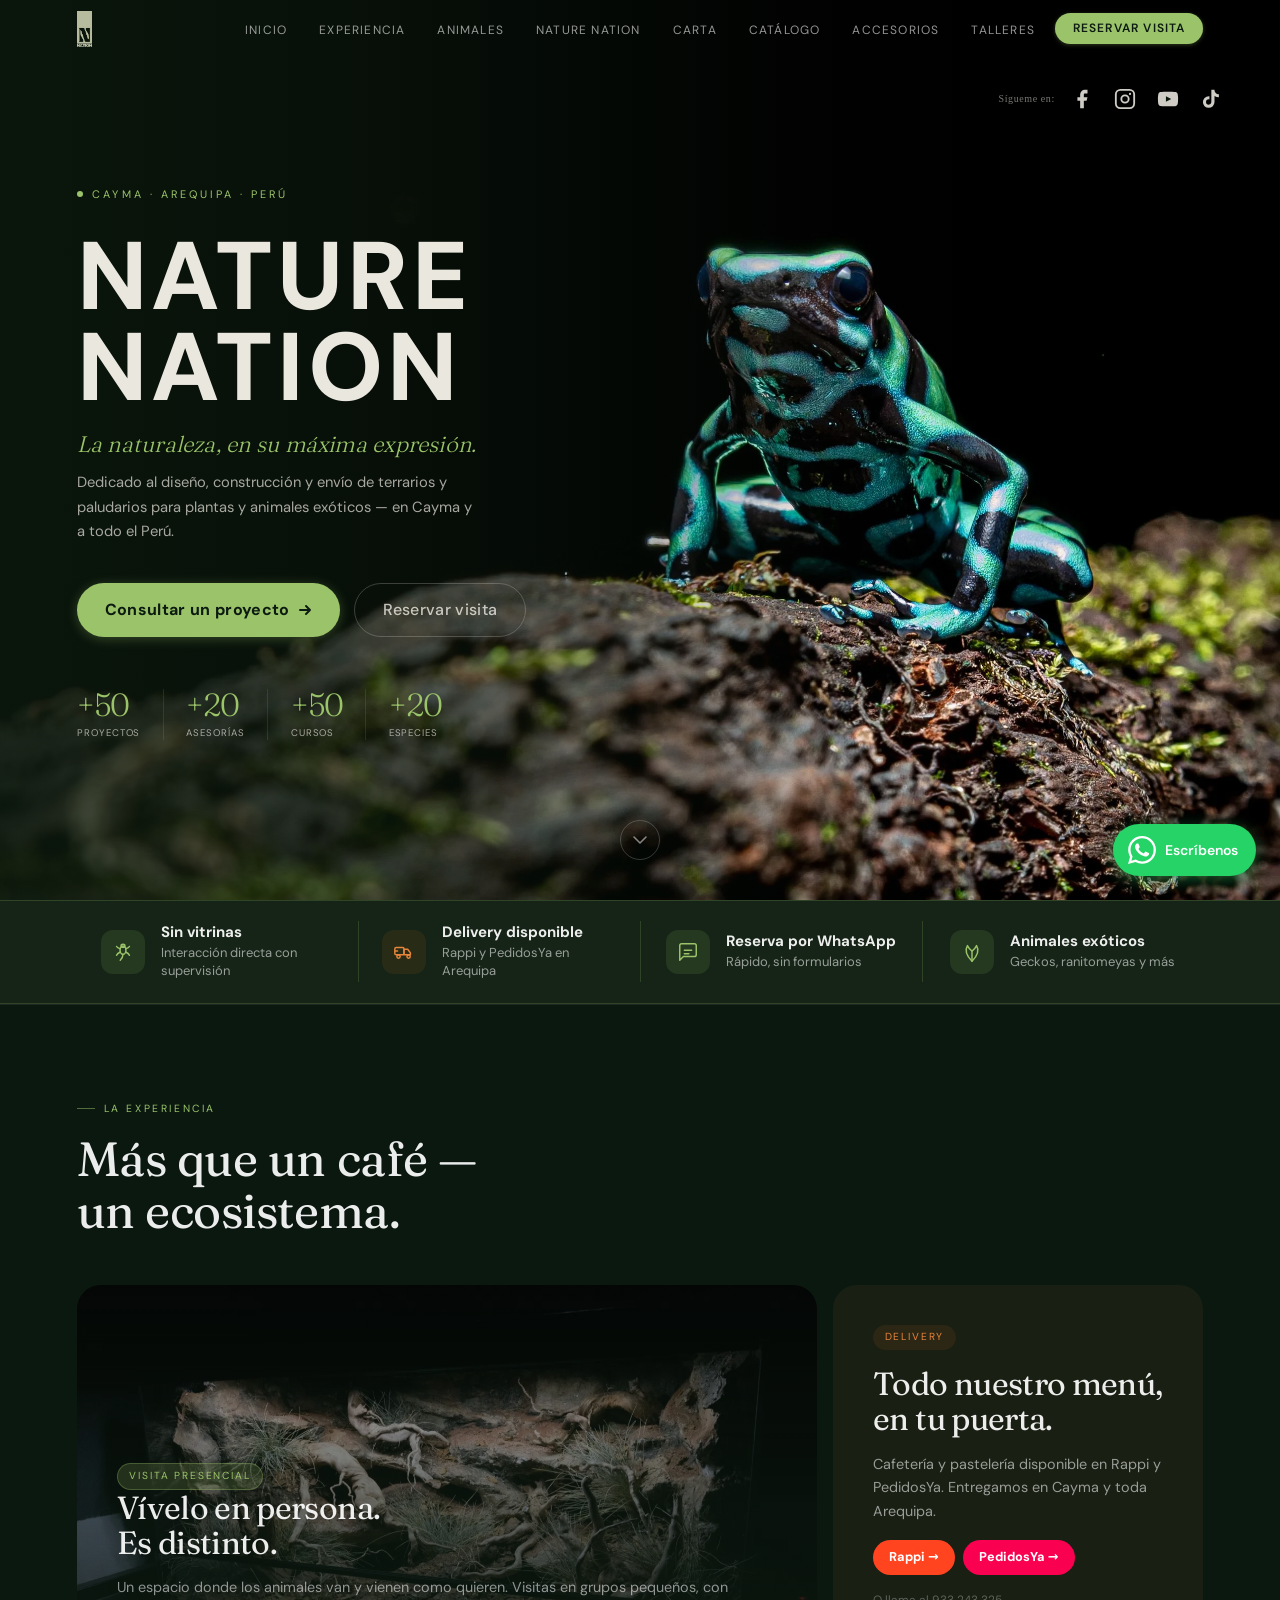
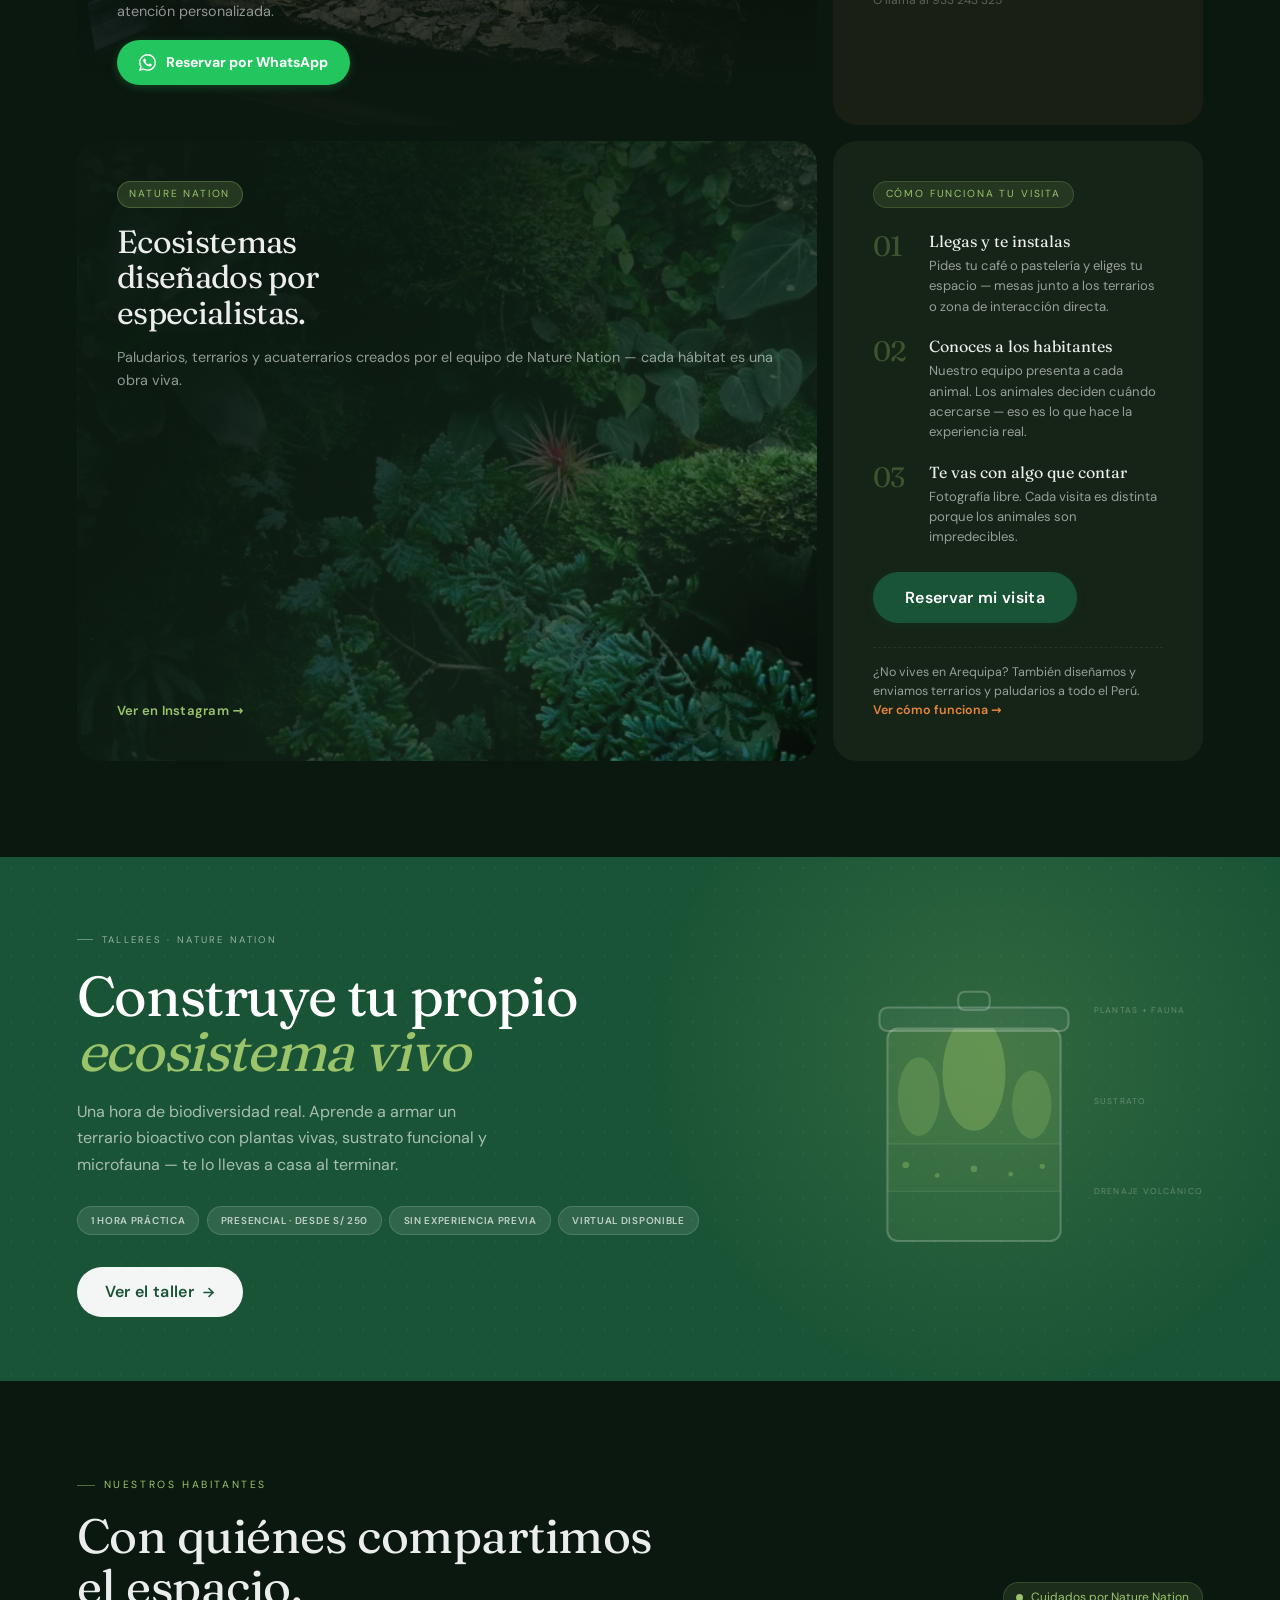
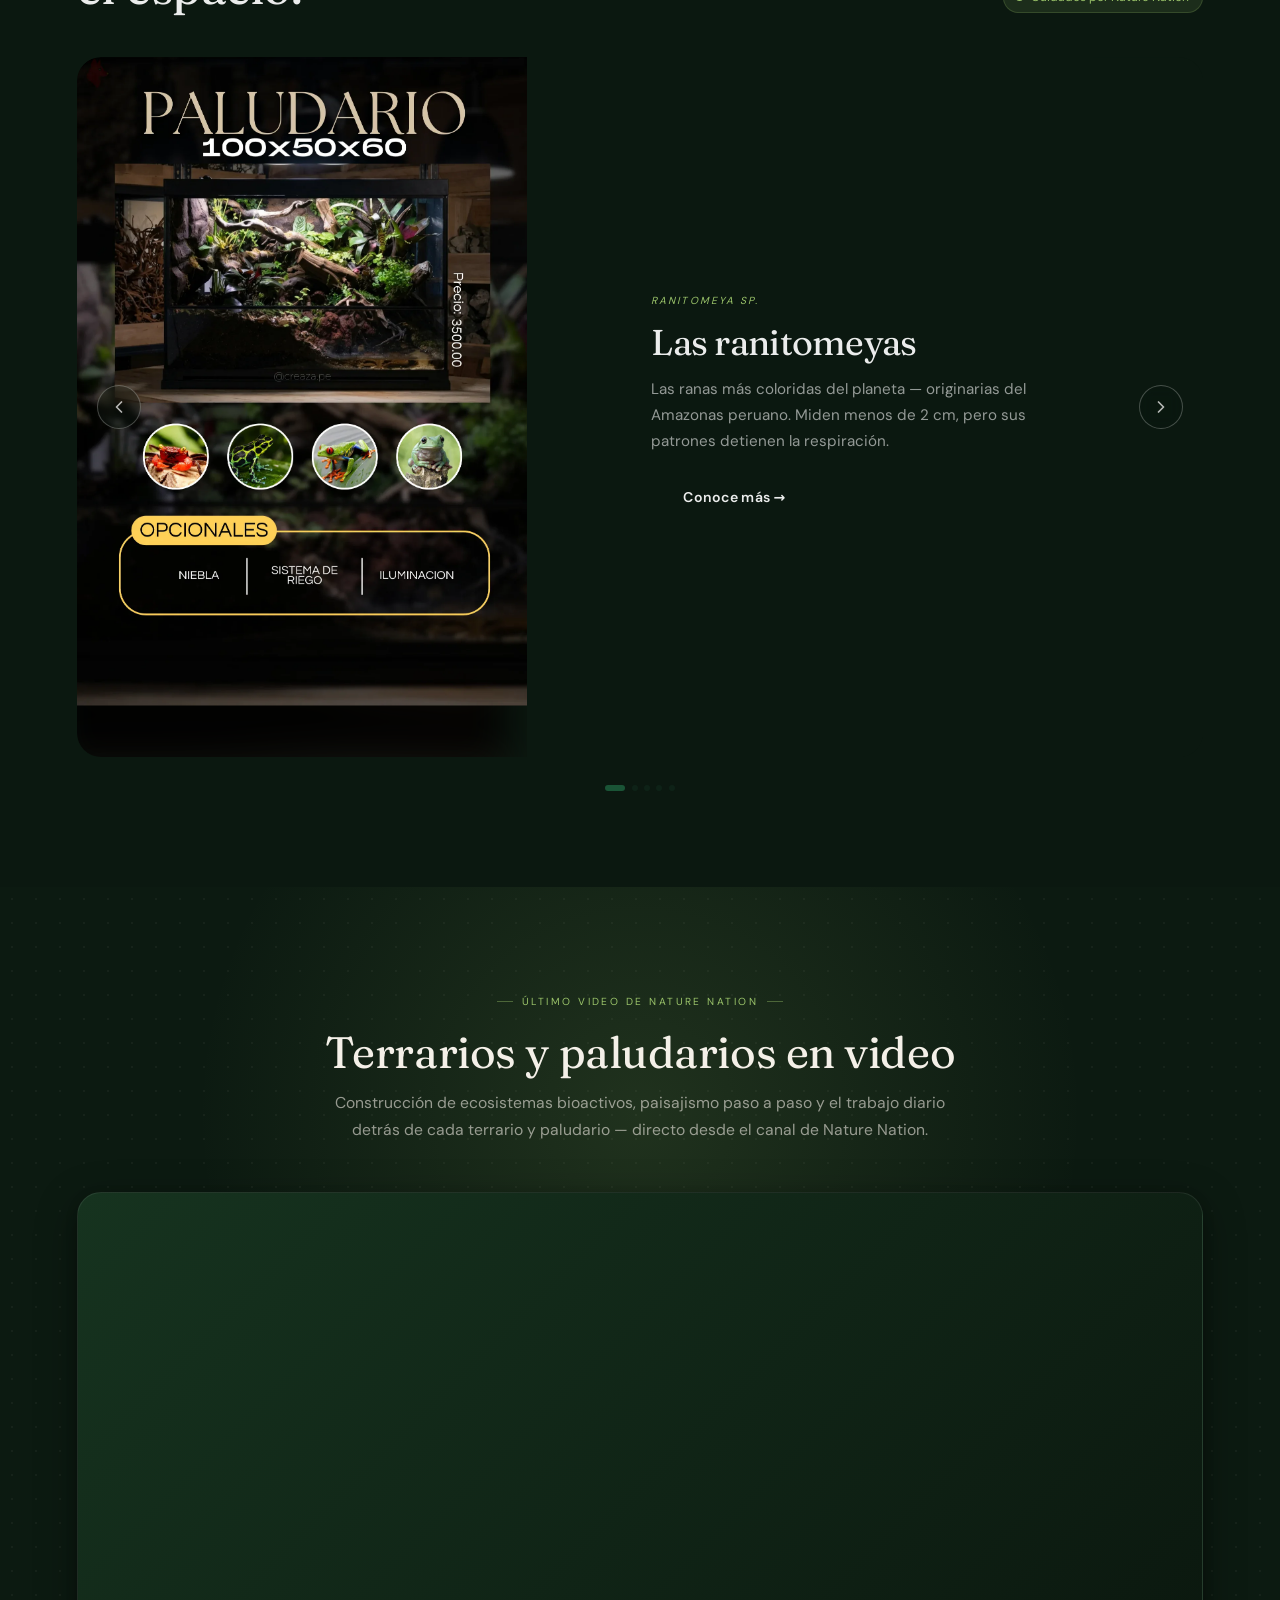
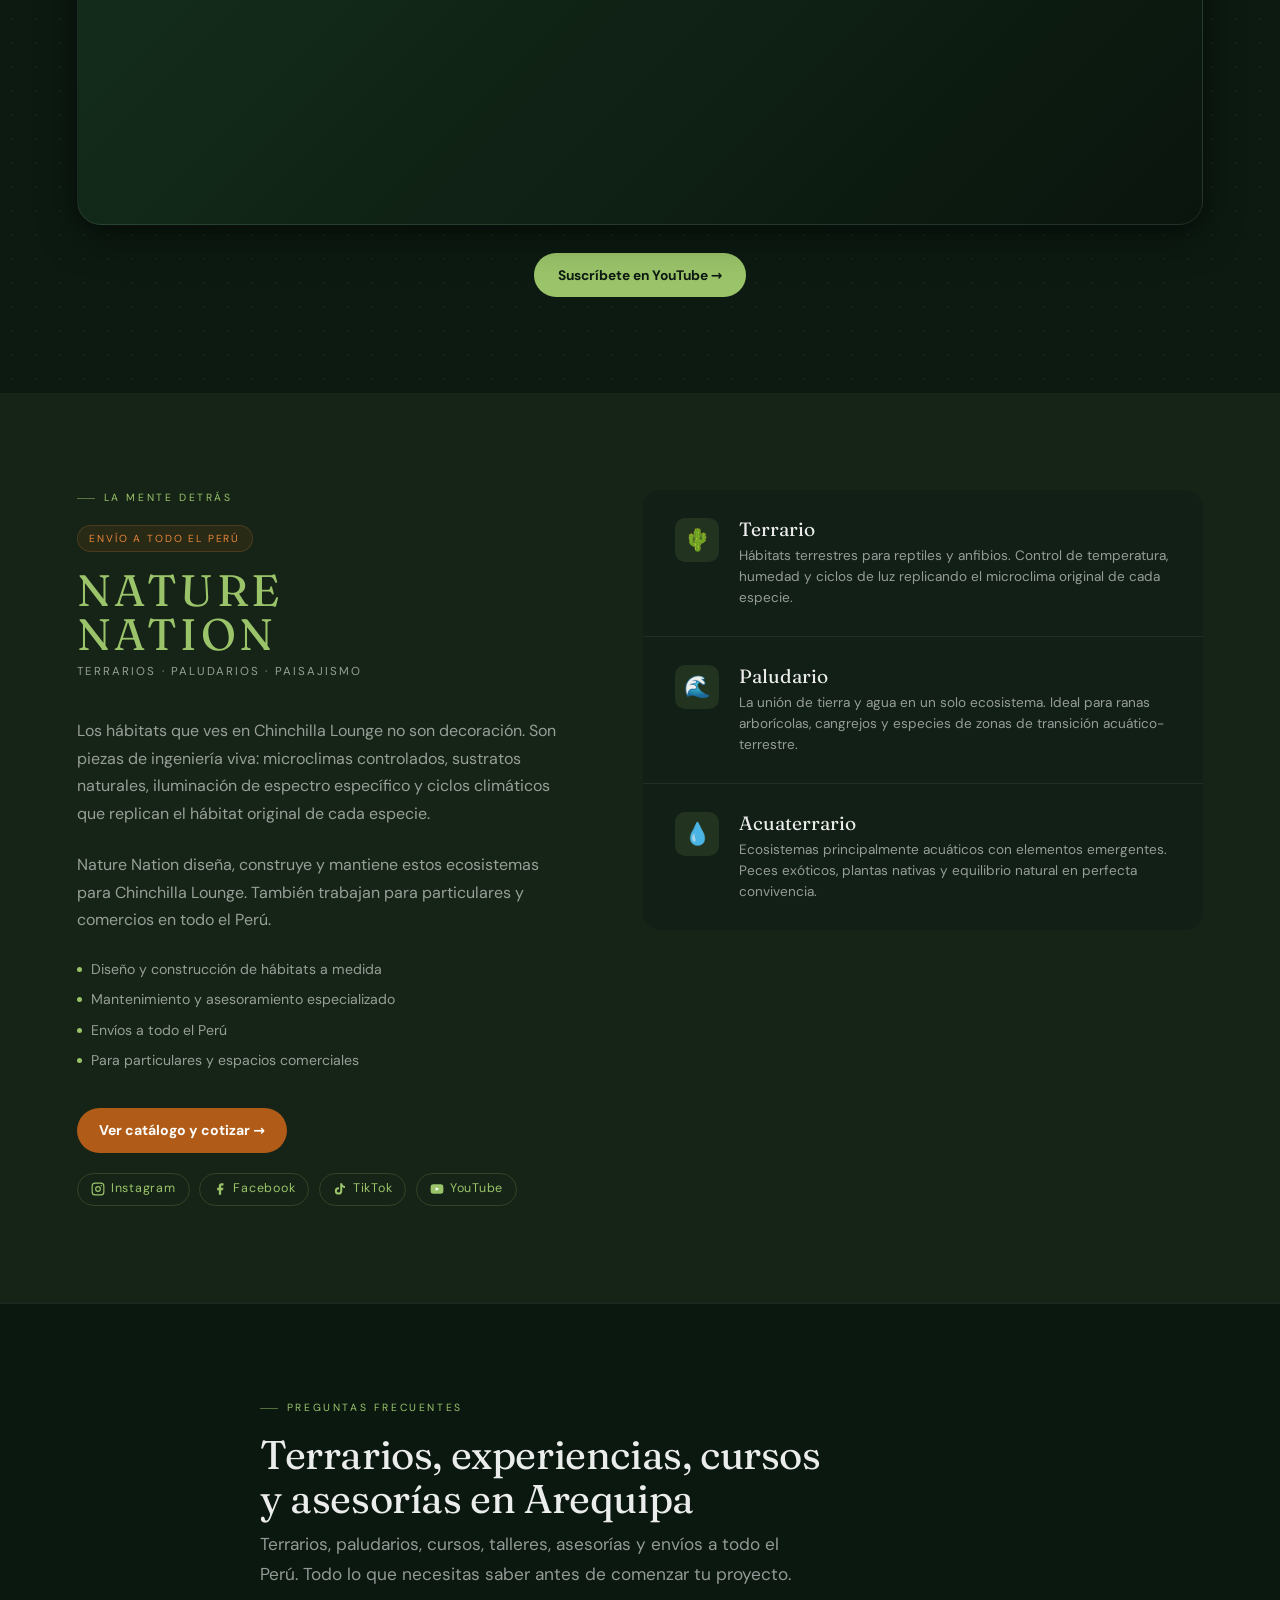
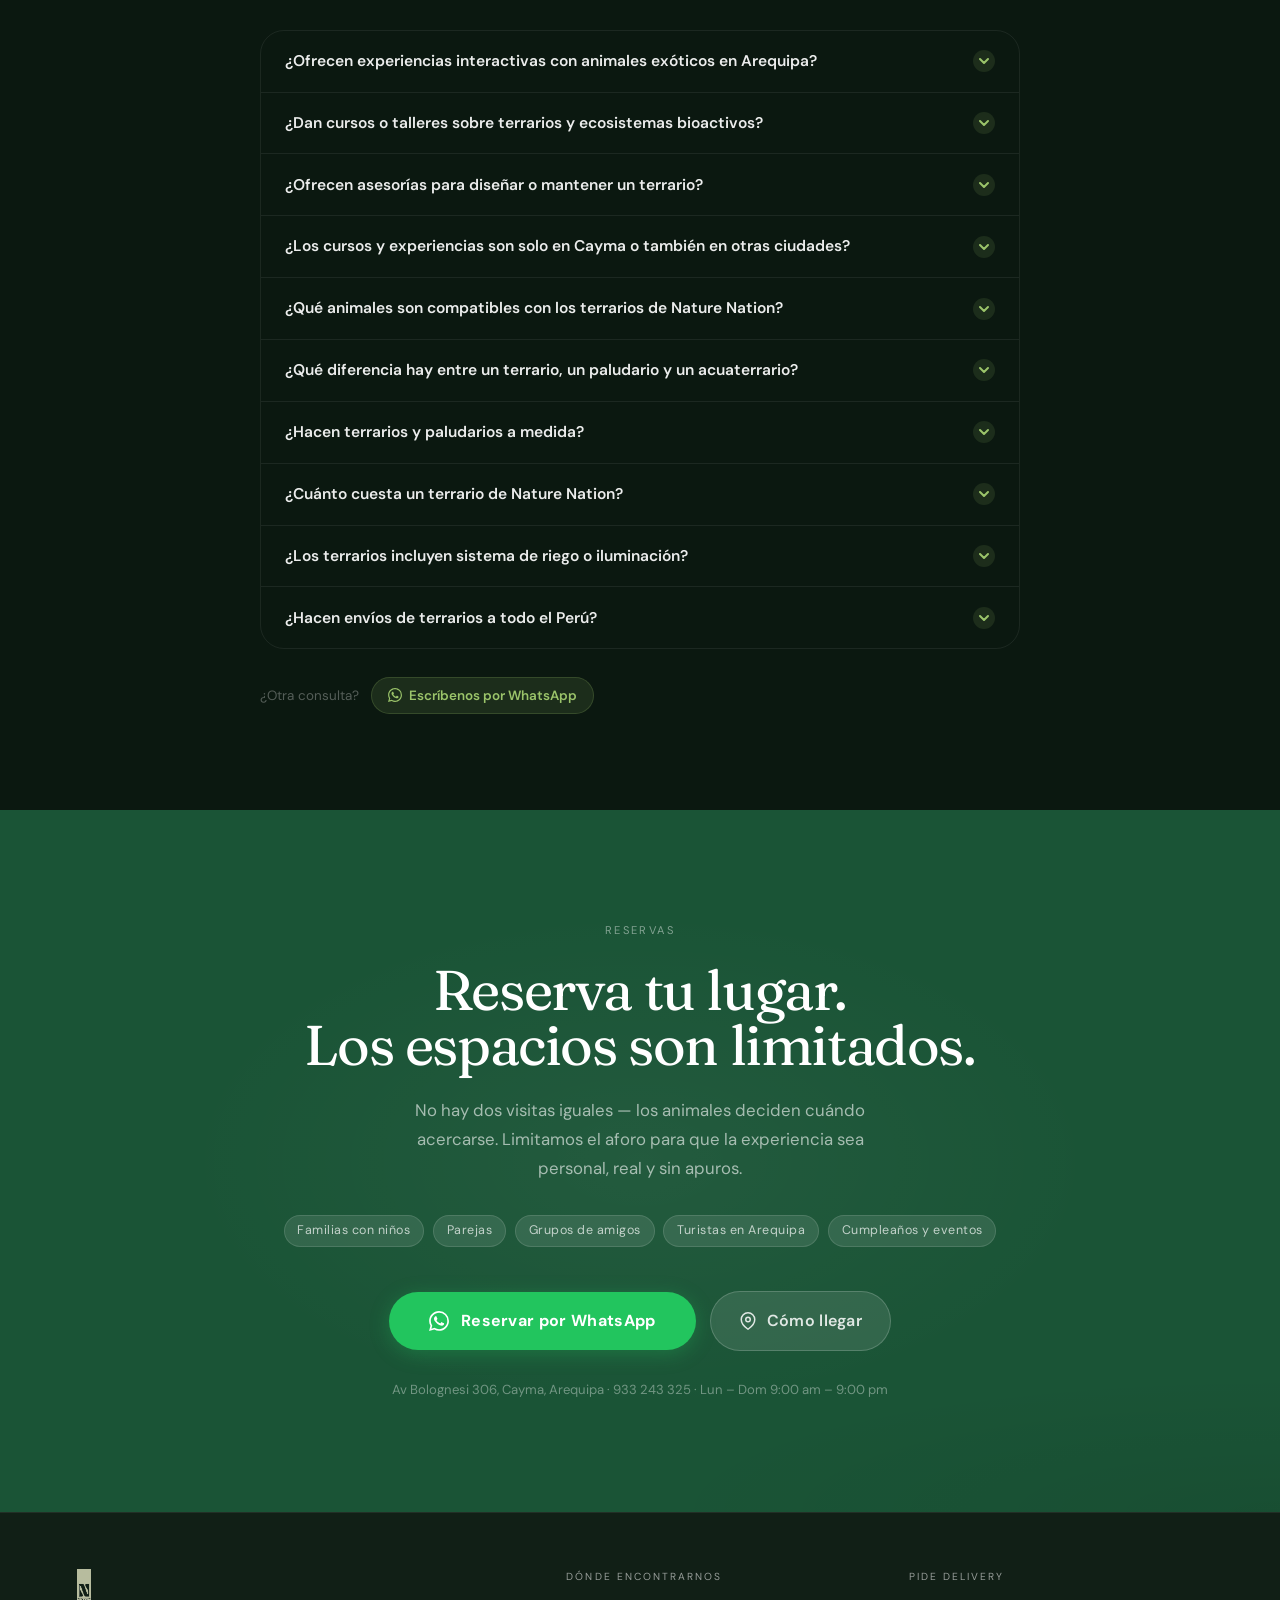
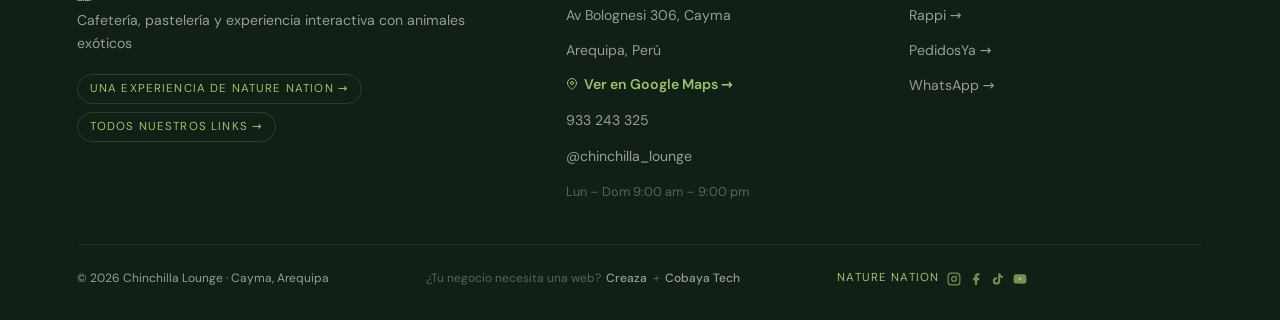
==== commit 4bb8fcea: "deploy: 33d546b6e3cf7c8e41815f22d424d1c64639a44b alvaro-barrera/chinchilla-lounge-privado@33d546b6e3" ====
--- a/index.html
+++ b/index.html
@@ -7,27 +7,40 @@
         var t = localStorage.getItem('cl-theme');
         if (t === 'light') document.documentElement.setAttribute('data-theme','light');
       })();
-    </script><link rel="preconnect" href="https://fonts.googleapis.com"><link rel="preconnect" href="https://fonts.gstatic.com" crossorigin><link href="https://fonts.googleapis.com/css2?family=DM+Serif+Display:ital@0;1&family=Archivo+Black&family=Noto+Serif:wght@400&display=swap" rel="stylesheet"><link rel="icon" type="image/svg+xml" href="/favicon.svg"><link rel="sitemap" href="/sitemap-index.xml"><link rel="preload" as="image" href="/images/nn-banner-dendrobates.webp"><title>Nature Nation — Terrarios, Paludarios y Animales Exóticos en Arequipa</title><meta name="description" content="Nature Nation: diseño de terrarios y paludarios en Arequipa. Visita Chinchilla Lounge — cafetería con animales exóticos en Cayma. Delivery vía Rappi y PedidosYa."><meta name="robots" content="index, follow, max-snippet:-1, max-image-preview:large, max-video-preview:-1"><link rel="canonical" href="https://terrarios-bioactivos.com/"><meta property="og:type" content="website"><meta property="og:url" content="https://terrarios-bioactivos.com/"><meta property="og:title" content="Nature Nation — Terrarios, Paludarios y Animales Exóticos en Arequipa"><meta property="og:description" content="Nature Nation: diseño de terrarios y paludarios en Arequipa. Visita Chinchilla Lounge — cafetería con animales exóticos en Cayma. Delivery vía Rappi y PedidosYa."><meta property="og:image" content="https://terrarios-bioactivos.com/og-default.webp"><meta property="og:locale" content="es_PE"><meta property="og:site_name" content="Chinchilla Lounge"><meta name="twitter:card" content="summary_large_image"><meta name="twitter:title" content="Nature Nation — Terrarios, Paludarios y Animales Exóticos en Arequipa"><meta name="twitter:description" content="Nature Nation: diseño de terrarios y paludarios en Arequipa. Visita Chinchilla Lounge — cafetería con animales exóticos en Cayma. Delivery vía Rappi y PedidosYa."><meta name="twitter:image" content="https://terrarios-bioactivos.com/og-default.webp"><script type="application/ld+json">{"@context":"https://schema.org","@type":["CafeOrCoffeeShop","FoodEstablishment","TouristAttraction"],"@id":"https://terrarios-bioactivos.com/#local","name":"Chinchilla Lounge","description":"Nature Nation: diseño de terrarios y paludarios en Arequipa. Visita Chinchilla Lounge — cafetería con animales exóticos en Cayma. Delivery vía Rappi y PedidosYa.","url":"https://terrarios-bioactivos.com","telephone":"+51933243325","address":{"@type":"PostalAddress","streetAddress":"Av Bolognesi 306","addressLocality":"Cayma","addressRegion":"Arequipa","addressCountry":"PE"},"geo":{"@type":"GeoCoordinates","latitude":-16.3882,"longitude":-71.5406},"openingHoursSpecification":[{"@type":"OpeningHoursSpecification","dayOfWeek":["Monday","Tuesday","Wednesday","Thursday","Friday","Saturday","Sunday"],"opens":"09:00","closes":"21:00"},{"@type":"OpeningHoursSpecification","dayOfWeek":["Monday","Wednesday","Thursday","Friday","Saturday","Sunday"],"opens":"17:00","closes":"22:00","description":"Delivery"}],"servesCuisine":["Cafetería","Pastelería","Comida Rápida"],"hasMenu":"https://terrarios-bioactivos.com/carta","sameAs":["https://www.instagram.com/chinchilla_lounge/","https://www.rappi.com.pe/arequipa/restaurantes/delivery/72146-chinchilla-lounge","https://www.pedidosya.com.pe/restaurantes/arequipa/chinchilla-lounge-40beed19-ba96-4db1-8673-0106699a7810-menu"],"priceRange":"S/ 10 – S/ 35","potentialAction":[{"@type":"OrderAction","target":{"@type":"EntryPoint","urlTemplate":"https://www.rappi.com.pe/arequipa/restaurantes/delivery/72146-chinchilla-lounge","inLanguage":"es-PE","actionPlatform":["http://schema.org/DesktopWebPlatform","http://schema.org/MobileWebPlatform","http://schema.org/IOSPlatform","http://schema.org/AndroidPlatform"]}},{"@type":"OrderAction","target":{"@type":"EntryPoint","urlTemplate":"https://www.pedidosya.com.pe/restaurantes/arequipa/chinchilla-lounge-40beed19-ba96-4db1-8673-0106699a7810-menu","inLanguage":"es-PE","actionPlatform":["http://schema.org/DesktopWebPlatform","http://schema.org/MobileWebPlatform"]}}],"areaServed":["Cayma","Yanahuara","Miraflores","Cercado de Arequipa","Arequipa"],"touristType":["Families with children","Backpacker","Nature lovers"],"isAccessibleForFree":false,"availableLanguage":{"@type":"Language","name":"Spanish"}}</script><script type="application/ld+json">{"@context":"https://schema.org","@type":"FAQPage","mainEntity":[{"@type":"Question","name":"¿Ofrecen experiencias interactivas con animales exóticos en Arequipa?","acceptedAnswer":{"@type":"Answer","text":"Sí. En Chinchilla Lounge, el local físico de Nature Nation en Cayma, puedes tener contacto directo con geckos, ranas dardo, escorpiones, cangrejos vampiro y más. La experiencia es sin vitrinas — el equipo te guía en cada interacción. Ideal para familias, turistas y amantes de la naturaleza."}},{"@type":"Question","name":"¿Dan cursos o talleres sobre terrarios y ecosistemas bioactivos?","acceptedAnswer":{"@type":"Answer","text":"Sí. Nature Nation ofrece cursos y talleres presenciales en Cayma, Arequipa, sobre diseño de terrarios, paludarios, cuidado de animales exóticos y ecosistemas bioactivos. También realizamos sesiones para colegios, universidades y empresas. Escríbenos por WhatsApp para conocer el calendario."}},{"@type":"Question","name":"¿Ofrecen asesorías para diseñar o mantener un terrario?","acceptedAnswer":{"@type":"Answer","text":"Sí. Brindamos asesoría personalizada para elegir el tipo de recinto, la especie adecuada, iluminación, humedad y sustrato. Las asesorías pueden ser presenciales en Cayma o remotas para cualquier ciudad del Perú. Coordinamos por WhatsApp."}},{"@type":"Question","name":"¿Los cursos y experiencias son solo en Cayma o también en otras ciudades?","acceptedAnswer":{"@type":"Answer","text":"Las experiencias interactivas con animales son exclusivamente en nuestro local de Cayma, Arequipa. Los cursos y talleres presenciales también se realizan en Cayma. Las asesorías para proyectos de terrarios están disponibles a nivel nacional de forma remota."}},{"@type":"Question","name":"¿Qué animales son compatibles con los terrarios de Nature Nation?","acceptedAnswer":{"@type":"Answer","text":"Nuestros terrarios son compatibles con escorpiones, tarántulas, geckos, ranas dardo, cangrejos, salamandras, peces neón, betta y más. Cada modelo está diseñado para el biotopo específico del animal."}},{"@type":"Question","name":"¿Qué diferencia hay entre un terrario, un paludario y un acuaterrario?","acceptedAnswer":{"@type":"Answer","text":"Un terrario es un ambiente terrestre para arácnidos y reptiles. Un paludario combina zona terrestre y zona acuática para anfibios. Un acuaterrario tiene zona de agua para peces y zona emergente con plantas. Los tres incluyen paisajismo profesional de Nature Nation."}},{"@type":"Question","name":"¿Hacen terrarios y paludarios a medida?","acceptedAnswer":{"@type":"Answer","text":"Sí. Diseñamos recintos de cualquier dimensión para colecciones privadas, negocios, veterinarias y centros educativos. Incluye asesoría en especie, temperatura y humedad. Escríbenos por WhatsApp para coordinar tu proyecto."}},{"@type":"Question","name":"¿Cuánto cuesta un terrario de Nature Nation?","acceptedAnswer":{"@type":"Answer","text":"Los precios van desde S/ 400 (terrario compacto 30×30×40 cm) hasta S/ 3,500 (paludario insignia 100×50×60 cm). El acuaterrario tiene un precio de S/ 2,500. Todos incluyen paisajismo profesional con plantas y elementos naturales."}},{"@type":"Question","name":"¿Los terrarios incluyen sistema de riego o iluminación?","acceptedAnswer":{"@type":"Answer","text":"Algunos modelos incluyen lámpara, sistema de riego automático y humo decorativo. Otros ofrecen estos sistemas como opcionales. Puedes consultar el detalle de cada modelo en nuestro catálogo."}},{"@type":"Question","name":"¿Hacen envíos de terrarios a todo el Perú?","acceptedAnswer":{"@type":"Answer","text":"Sí, coordinamos la entrega a todo el Perú. Contáctanos por WhatsApp para consultar disponibilidad, plazos y costos de envío a tu ciudad."}}]}</script><script type="application/ld+json">{"@context":"https://schema.org","@type":"BreadcrumbList","itemListElement":[{"@type":"ListItem","position":1,"name":"Chinchilla Lounge","item":"https://terrarios-bioactivos.com"}]}</script><script type="application/ld+json">{"@context":"https://schema.org","@type":"Organization","@id":"https://terrarios-bioactivos.com/#naturenation","name":"Nature Nation","url":"https://terrarios-bioactivos.com","description":"Nature Nation: diseño y construcción de terrarios, paludarios y ecosistemas bioactivos en Arequipa, Perú. Cursos, asesorías y venta de animales exóticos.","foundingLocation":{"@type":"Place","name":"Arequipa, Perú"},"sameAs":["https://www.instagram.com/naturenation_crew/","https://www.facebook.com/NatureNationTerrariosPaludarios","https://www.tiktok.com/@lahuelladelsur","https://www.youtube.com/@Nature-Nation98"]}</script><link rel="stylesheet" href="/_astro/carta.CtFt_vH6.css">
-<link rel="stylesheet" href="/_astro/index.B0Th6e0x.css"></head> <body data-astro-cid-37fxchfa> <!-- Google Tag Manager (noscript) --> <noscript><iframe src="https://www.googletagmanager.com/ns.html?id=GTM-THWMPSHL" height="0" width="0" style="display:none;visibility:hidden" data-astro-cid-37fxchfa></iframe></noscript> <!-- End Google Tag Manager (noscript) -->  <header id="site-header" data-astro-cid-3ef6ksr2> <nav data-astro-cid-3ef6ksr2> <a class="nav-brand" href="/" aria-label="Chinchilla Lounge — inicio" data-astro-cid-3ef6ksr2> <img src="/images/nn-logo.png" alt="Nature Nation" class="nav-logo" width="17" height="40" loading="eager" decoding="async" data-astro-cid-3ef6ksr2> </a> <ul class="nav-links" role="list" data-astro-cid-3ef6ksr2> <li data-astro-cid-3ef6ksr2><a href="/" data-astro-cid-3ef6ksr2>Inicio</a></li><li data-astro-cid-3ef6ksr2><a href="/#experiencia" data-astro-cid-3ef6ksr2>Experiencia</a></li><li data-astro-cid-3ef6ksr2><a href="/#animales" data-astro-cid-3ef6ksr2>Animales</a></li><li data-astro-cid-3ef6ksr2><a href="/#nature-nation" data-astro-cid-3ef6ksr2>Nature Nation</a></li><li data-astro-cid-3ef6ksr2><a href="/carta" data-astro-cid-3ef6ksr2>Carta</a></li><li data-astro-cid-3ef6ksr2><a href="/catalogo" data-astro-cid-3ef6ksr2>Catálogo</a></li> </ul> <div class="nav-actions" data-astro-cid-3ef6ksr2> <a href="https://wa.me/51933243325?text=Hola!%20Quiero%20hacer%20un%20pedido%20o%20reservar%20una%20visita%20al%20Chinchilla%20Lounge.%20%C2%BFMe%20pueden%20ayudar%3F" target="_blank" rel="noopener noreferrer" class="nav-cta" data-astro-cid-3ef6ksr2>Reservar visita</a> <button class="nav-toggle" aria-label="Abrir menú" aria-expanded="false" aria-controls="mobile-menu" data-astro-cid-3ef6ksr2> <svg width="20" height="14" viewBox="0 0 20 14" fill="none" stroke="currentColor" stroke-width="1.6" stroke-linecap="round" aria-hidden="true" data-astro-cid-3ef6ksr2> <line x1="0" y1="1" x2="20" y2="1" data-astro-cid-3ef6ksr2></line> <line x1="0" y1="7" x2="20" y2="7" data-astro-cid-3ef6ksr2></line> <line x1="0" y1="13" x2="20" y2="13" data-astro-cid-3ef6ksr2></line> </svg> </button> </div> </nav> <div id="mobile-menu" class="mobile-menu" aria-hidden="true" hidden data-astro-cid-3ef6ksr2> <ul role="list" data-astro-cid-3ef6ksr2> <li data-astro-cid-3ef6ksr2><a href="/" data-astro-cid-3ef6ksr2>Inicio</a></li><li data-astro-cid-3ef6ksr2><a href="/#experiencia" data-astro-cid-3ef6ksr2>Experiencia</a></li><li data-astro-cid-3ef6ksr2><a href="/#animales" data-astro-cid-3ef6ksr2>Animales</a></li><li data-astro-cid-3ef6ksr2><a href="/#nature-nation" data-astro-cid-3ef6ksr2>Nature Nation</a></li><li data-astro-cid-3ef6ksr2><a href="/carta" data-astro-cid-3ef6ksr2>Carta</a></li><li data-astro-cid-3ef6ksr2><a href="/catalogo" data-astro-cid-3ef6ksr2>Catálogo</a></li> <li data-astro-cid-3ef6ksr2> <a href="https://wa.me/51933243325?text=Hola!%20Quiero%20hacer%20un%20pedido%20o%20reservar%20una%20visita%20al%20Chinchilla%20Lounge.%20%C2%BFMe%20pueden%20ayudar%3F" target="_blank" rel="noopener noreferrer" class="mobile-cta" data-astro-cid-3ef6ksr2>Reservar visita →</a> </li> </ul> </div> </header>  <script type="module">const d=document.getElementById("site-header"),r=document.getElementById("hero-sentinel");r&&d?new IntersectionObserver(([s])=>{d.classList.toggle("scrolled",!s.isIntersecting)},{threshold:0}).observe(r):d?.classList.add("scrolled");const n=document.querySelector(".nav-toggle"),t=document.getElementById("mobile-menu");n?.addEventListener("click",()=>{const e=n.getAttribute("aria-expanded")==="true";n.setAttribute("aria-expanded",String(!e)),t.hidden=e,t.setAttribute("aria-hidden",String(e))});t?.querySelectorAll("a").forEach(e=>{e.addEventListener("click",()=>{n.setAttribute("aria-expanded","false"),t.hidden=!0,t.setAttribute("aria-hidden","true")})});</script> <main> <!-- sentinel for header scroll detection --><div id="hero-sentinel" aria-hidden="true" style="position:absolute;top:80px;left:0;width:1px;height:1px;pointer-events:none;" data-astro-cid-nlow4r3u></div> <section class="hero" data-astro-cid-nlow4r3u> <img class="hero__photo" src="/images/nn-banner-dendrobates.webp" alt="Rana dardo verde sobre roca musgosa — Chinchilla Lounge by Nature Nation" width="3692" height="2954" loading="eager" decoding="async" fetchpriority="high" data-astro-cid-nlow4r3u> <div class="hero__overlay" aria-hidden="true" data-astro-cid-nlow4r3u></div> <!-- Redes sociales — arriba derecha --> <nav class="hero__social" aria-label="Redes sociales Nature Nation" data-astro-cid-nlow4r3u> <span class="hs-label" data-astro-cid-nlow4r3u>Sígueme en:</span> <div class="hs-icons" data-astro-cid-nlow4r3u> <a href="https://www.facebook.com/NatureNationTerrariosPaludarios" class="hs-link" aria-label="Facebook de Nature Nation" target="_blank" rel="noopener noreferrer" data-astro-cid-nlow4r3u> <svg viewBox="0 0 24 24" fill="none" aria-hidden="true" data-astro-cid-nlow4r3u> <path d="M18 2h-3a5 5 0 0 0-5 5v3H7v4h3v8h4v-8h3l1-4h-4V7a1 1 0 0 1 1-1h3z" fill="#f4f0e8" data-astro-cid-nlow4r3u></path> </svg> </a> <a href="https://www.instagram.com/naturenation_crew/" class="hs-link" aria-label="Instagram de Nature Nation" target="_blank" rel="noopener noreferrer" data-astro-cid-nlow4r3u> <svg viewBox="0 0 24 24" fill="none" aria-hidden="true" data-astro-cid-nlow4r3u> <rect x="2" y="2" width="20" height="20" rx="5" ry="5" stroke="#f4f0e8" stroke-width="2" data-astro-cid-nlow4r3u></rect> <circle cx="12" cy="12" r="4" stroke="#f4f0e8" stroke-width="2" data-astro-cid-nlow4r3u></circle> <circle cx="17.5" cy="6.5" r="1.2" fill="#f4f0e8" data-astro-cid-nlow4r3u></circle> </svg> </a> <a href="https://www.youtube.com/@Nature-Nation98" class="hs-link" aria-label="YouTube de Nature Nation" target="_blank" rel="noopener noreferrer" data-astro-cid-nlow4r3u> <svg viewBox="0 0 24 24" fill="none" aria-hidden="true" data-astro-cid-nlow4r3u> <path d="M22.54 6.42a2.78 2.78 0 0 0-1.95-1.96C18.88 4 12 4 12 4s-6.88 0-8.59.46A2.78 2.78 0 0 0 1.46 6.42 29 29 0 0 0 1 12a29 29 0 0 0 .46 5.58A2.78 2.78 0 0 0 3.41 19.6C5.12 20 12 20 12 20s6.88 0 8.59-.46a2.78 2.78 0 0 0 1.95-1.95A29 29 0 0 0 23 12a29 29 0 0 0-.46-5.58z" fill="#f4f0e8" data-astro-cid-nlow4r3u></path> <polygon points="9.75 15.02 15.5 12 9.75 8.98 9.75 15.02" fill="#0c1a0e" data-astro-cid-nlow4r3u></polygon> </svg> </a> <a href="https://www.tiktok.com/@lahuelladelsur" class="hs-link" aria-label="TikTok de Nature Nation" target="_blank" rel="noopener noreferrer" data-astro-cid-nlow4r3u> <svg viewBox="0 0 24 24" fill="#f4f0e8" aria-hidden="true" data-astro-cid-nlow4r3u> <path d="M19.59 6.69a4.83 4.83 0 0 1-3.77-4.25V2h-3.45v13.67a2.89 2.89 0 0 1-2.88 2.5 2.89 2.89 0 0 1-2.89-2.89 2.89 2.89 0 0 1 2.89-2.89c.28 0 .54.04.79.1V9.01a6.33 6.33 0 0 0-.79-.05 6.34 6.34 0 0 0-6.34 6.34 6.34 6.34 0 0 0 6.34 6.34 6.34 6.34 0 0 0 6.33-6.34V8.69a8.19 8.19 0 0 0 4.79 1.53V6.77a4.85 4.85 0 0 1-1.02-.08z" data-astro-cid-nlow4r3u></path> </svg> </a> </div> </nav> <!-- Contenido principal --> <div class="hero-inner" data-astro-cid-nlow4r3u> <div class="hero-content" data-astro-cid-nlow4r3u> <div class="hero-eyebrow" data-astro-cid-nlow4r3u> <span class="hero-dot" data-astro-cid-nlow4r3u></span>
+    </script><link rel="icon" type="image/svg+xml" href="/favicon.svg"><link rel="sitemap" href="/sitemap-index.xml"><link rel="preload" as="image" href="/images/nn-banner-dendrobates.webp"><title>Nature Nation — Terrarios, Paludarios y Animales Exóticos en Arequipa</title><meta name="description" content="Nature Nation: diseño de terrarios y paludarios en Arequipa. Visita Chinchilla Lounge — cafetería con animales exóticos en Cayma. Delivery vía Rappi y PedidosYa."><meta name="robots" content="index, follow, max-snippet:-1, max-image-preview:large, max-video-preview:-1"><link rel="canonical" href="https://terrarios-bioactivos.com/"><meta property="og:type" content="website"><meta property="og:url" content="https://terrarios-bioactivos.com/"><meta property="og:title" content="Nature Nation — Terrarios, Paludarios y Animales Exóticos en Arequipa"><meta property="og:description" content="Nature Nation: diseño de terrarios y paludarios en Arequipa. Visita Chinchilla Lounge — cafetería con animales exóticos en Cayma. Delivery vía Rappi y PedidosYa."><meta property="og:image" content="https://terrarios-bioactivos.com/og-default.webp"><meta property="og:locale" content="es_PE"><meta property="og:site_name" content="Chinchilla Lounge"><meta name="twitter:card" content="summary_large_image"><meta name="twitter:title" content="Nature Nation — Terrarios, Paludarios y Animales Exóticos en Arequipa"><meta name="twitter:description" content="Nature Nation: diseño de terrarios y paludarios en Arequipa. Visita Chinchilla Lounge — cafetería con animales exóticos en Cayma. Delivery vía Rappi y PedidosYa."><meta name="twitter:image" content="https://terrarios-bioactivos.com/og-default.webp"><script type="application/ld+json">{"@context":"https://schema.org","@type":["CafeOrCoffeeShop","FoodEstablishment","TouristAttraction"],"@id":"https://terrarios-bioactivos.com/#local","name":"Chinchilla Lounge","description":"Nature Nation: diseño de terrarios y paludarios en Arequipa. Visita Chinchilla Lounge — cafetería con animales exóticos en Cayma. Delivery vía Rappi y PedidosYa.","url":"https://terrarios-bioactivos.com","telephone":"+51933243325","address":{"@type":"PostalAddress","streetAddress":"Av Bolognesi 306","addressLocality":"Cayma","addressRegion":"Arequipa","addressCountry":"PE"},"geo":{"@type":"GeoCoordinates","latitude":-16.3882,"longitude":-71.5406},"openingHoursSpecification":[{"@type":"OpeningHoursSpecification","dayOfWeek":["Monday","Tuesday","Wednesday","Thursday","Friday","Saturday","Sunday"],"opens":"09:00","closes":"21:00"},{"@type":"OpeningHoursSpecification","dayOfWeek":["Monday","Wednesday","Thursday","Friday","Saturday","Sunday"],"opens":"17:00","closes":"22:00","description":"Delivery"}],"servesCuisine":["Cafetería","Pastelería","Comida Rápida"],"hasMenu":"https://terrarios-bioactivos.com/carta","sameAs":["https://www.instagram.com/chinchilla_lounge/","https://www.rappi.com.pe/arequipa/restaurantes/delivery/72146-chinchilla-lounge","https://www.pedidosya.com.pe/restaurantes/arequipa/chinchilla-lounge-40beed19-ba96-4db1-8673-0106699a7810-menu"],"priceRange":"S/ 10 – S/ 35","potentialAction":[{"@type":"OrderAction","target":{"@type":"EntryPoint","urlTemplate":"https://www.rappi.com.pe/arequipa/restaurantes/delivery/72146-chinchilla-lounge","inLanguage":"es-PE","actionPlatform":["http://schema.org/DesktopWebPlatform","http://schema.org/MobileWebPlatform","http://schema.org/IOSPlatform","http://schema.org/AndroidPlatform"]}},{"@type":"OrderAction","target":{"@type":"EntryPoint","urlTemplate":"https://www.pedidosya.com.pe/restaurantes/arequipa/chinchilla-lounge-40beed19-ba96-4db1-8673-0106699a7810-menu","inLanguage":"es-PE","actionPlatform":["http://schema.org/DesktopWebPlatform","http://schema.org/MobileWebPlatform"]}}],"areaServed":["Cayma","Yanahuara","Miraflores","Cercado de Arequipa","Arequipa"],"touristType":["Families with children","Backpacker","Nature lovers"],"isAccessibleForFree":false,"availableLanguage":{"@type":"Language","name":"Spanish"}}</script><script type="application/ld+json">{"@context":"https://schema.org","@type":"FAQPage","mainEntity":[{"@type":"Question","name":"¿Ofrecen experiencias interactivas con animales exóticos en Arequipa?","acceptedAnswer":{"@type":"Answer","text":"Sí. En Chinchilla Lounge, el local físico de Nature Nation en Cayma, puedes tener contacto directo con geckos, ranas dardo, escorpiones, cangrejos vampiro y más. La experiencia es sin vitrinas — el equipo te guía en cada interacción. Ideal para familias, turistas y amantes de la naturaleza."}},{"@type":"Question","name":"¿Dan cursos o talleres sobre terrarios y ecosistemas bioactivos?","acceptedAnswer":{"@type":"Answer","text":"Sí. Nature Nation ofrece cursos y talleres presenciales en Cayma, Arequipa, sobre diseño de terrarios, paludarios, cuidado de animales exóticos y ecosistemas bioactivos. También realizamos sesiones para colegios, universidades y empresas. Escríbenos por WhatsApp para conocer el calendario."}},{"@type":"Question","name":"¿Ofrecen asesorías para diseñar o mantener un terrario?","acceptedAnswer":{"@type":"Answer","text":"Sí. Brindamos asesoría personalizada para elegir el tipo de recinto, la especie adecuada, iluminación, humedad y sustrato. Las asesorías pueden ser presenciales en Cayma o remotas para cualquier ciudad del Perú. Coordinamos por WhatsApp."}},{"@type":"Question","name":"¿Los cursos y experiencias son solo en Cayma o también en otras ciudades?","acceptedAnswer":{"@type":"Answer","text":"Las experiencias interactivas con animales son exclusivamente en nuestro local de Cayma, Arequipa. Los cursos y talleres presenciales también se realizan en Cayma. Las asesorías para proyectos de terrarios están disponibles a nivel nacional de forma remota."}},{"@type":"Question","name":"¿Qué animales son compatibles con los terrarios de Nature Nation?","acceptedAnswer":{"@type":"Answer","text":"Nuestros terrarios son compatibles con escorpiones, tarántulas, geckos, ranas dardo, cangrejos, salamandras, peces neón, betta y más. Cada modelo está diseñado para el biotopo específico del animal."}},{"@type":"Question","name":"¿Qué diferencia hay entre un terrario, un paludario y un acuaterrario?","acceptedAnswer":{"@type":"Answer","text":"Un terrario es un ambiente terrestre para arácnidos y reptiles. Un paludario combina zona terrestre y zona acuática para anfibios. Un acuaterrario tiene zona de agua para peces y zona emergente con plantas. Los tres incluyen paisajismo profesional de Nature Nation."}},{"@type":"Question","name":"¿Hacen terrarios y paludarios a medida?","acceptedAnswer":{"@type":"Answer","text":"Sí. Diseñamos recintos de cualquier dimensión para colecciones privadas, negocios, veterinarias y centros educativos. Incluye asesoría en especie, temperatura y humedad. Escríbenos por WhatsApp para coordinar tu proyecto."}},{"@type":"Question","name":"¿Cuánto cuesta un terrario de Nature Nation?","acceptedAnswer":{"@type":"Answer","text":"Los precios van desde S/ 400 (terrario compacto 30×30×40 cm) hasta S/ 3,500 (paludario insignia 100×50×60 cm). El acuaterrario tiene un precio de S/ 2,500. Todos incluyen paisajismo profesional con plantas y elementos naturales."}},{"@type":"Question","name":"¿Los terrarios incluyen sistema de riego o iluminación?","acceptedAnswer":{"@type":"Answer","text":"Algunos modelos incluyen lámpara, sistema de riego automático y humo decorativo. Otros ofrecen estos sistemas como opcionales. Puedes consultar el detalle de cada modelo en nuestro catálogo."}},{"@type":"Question","name":"¿Hacen envíos de terrarios a todo el Perú?","acceptedAnswer":{"@type":"Answer","text":"Sí, coordinamos la entrega a todo el Perú. Contáctanos por WhatsApp para consultar disponibilidad, plazos y costos de envío a tu ciudad."}}]}</script><script type="application/ld+json">{"@context":"https://schema.org","@type":"BreadcrumbList","itemListElement":[{"@type":"ListItem","position":1,"name":"Chinchilla Lounge","item":"https://terrarios-bioactivos.com"}]}</script><script type="application/ld+json">{"@context":"https://schema.org","@type":"Organization","@id":"https://terrarios-bioactivos.com/#naturenation","name":"Nature Nation","url":"https://terrarios-bioactivos.com","description":"Nature Nation: diseño y construcción de terrarios, paludarios y ecosistemas bioactivos en Arequipa, Perú. Cursos, asesorías y venta de animales exóticos.","foundingLocation":{"@type":"Place","name":"Arequipa, Perú"},"sameAs":["https://www.instagram.com/naturenation_crew/","https://www.facebook.com/NatureNationTerrariosPaludarios","https://www.tiktok.com/@lahuelladelsur","https://www.youtube.com/@Nature-Nation98"]}</script><link rel="stylesheet" href="/_astro/accesorios.4-vRJxWq.css">
+<link rel="stylesheet" href="/_astro/accesorios.b8leOQ25.css">
+<link rel="stylesheet" href="/_astro/index.DWbh_lbH.css">
+<style>.res-sec[data-astro-cid-rz3zw33p]{background:var(--green);padding:7rem 2.5rem;text-align:center;position:relative;overflow:hidden}.res-sec[data-astro-cid-rz3zw33p]:before{content:"";position:absolute;inset:0;background:radial-gradient(ellipse 60% 60% at 50% 50%,rgba(255,255,255,.04) 0%,transparent 60%),radial-gradient(ellipse 100% 40% at 100% 100%,rgba(0,0,0,.07) 0%,transparent 50%);pointer-events:none}.res-eyebrow[data-astro-cid-rz3zw33p]{font-size:.7rem;letter-spacing:.22em;text-transform:uppercase;color:#ffffff73;margin-bottom:1.5rem;position:relative;z-index:1}.res-h2[data-astro-cid-rz3zw33p]{font-family:var(--font-serif);font-weight:400;font-size:clamp(2rem,4.5vw,3.5rem);line-height:.97;letter-spacing:-.025em;color:#fff;text-wrap:balance;margin:0 auto 1.5rem;position:relative;z-index:1}.res-lead[data-astro-cid-rz3zw33p]{font-size:1.05rem;color:#fff9;max-width:460px;margin:0 auto 2rem;line-height:1.72;position:relative;z-index:1}.res-chips[data-astro-cid-rz3zw33p]{display:flex;justify-content:center;flex-wrap:wrap;gap:.55rem;margin-bottom:2.75rem;position:relative;z-index:1}.res-chip[data-astro-cid-rz3zw33p]{padding:.32rem .8rem;border-radius:var(--r-pill);background:#ffffff1a;color:#ffffffb3;font-size:.78rem;letter-spacing:.04em;border:1px solid rgba(255,255,255,.12)}.res-cta-row[data-astro-cid-rz3zw33p]{display:flex;justify-content:center;align-items:center;gap:.9rem;flex-wrap:wrap;position:relative;z-index:1}.wa-btn[data-astro-cid-rz3zw33p]{display:inline-flex;align-items:center;gap:.75rem;background:#22c55e;color:#fff;padding:1rem 2.5rem;border-radius:var(--r-pill);font-size:1rem;font-weight:700;letter-spacing:.02em;text-decoration:none;box-shadow:0 4px 20px #22c55e4d;transition:background .2s,transform .15s,box-shadow .2s}.wa-btn[data-astro-cid-rz3zw33p]:hover{background:#16a34a;transform:translateY(-2px);box-shadow:0 8px 28px #22c55e61}.maps-btn[data-astro-cid-rz3zw33p]{display:inline-flex;align-items:center;gap:.6rem;background:#ffffff1a;color:#ffffffd9;padding:1rem 1.75rem;border-radius:var(--r-pill);font-size:1rem;font-weight:600;letter-spacing:.02em;text-decoration:none;border:1px solid rgba(255,255,255,.18);transition:background .2s,transform .15s}.maps-btn[data-astro-cid-rz3zw33p]:hover{background:#ffffff2e;transform:translateY(-2px)}.res-addr[data-astro-cid-rz3zw33p]{margin-top:1.75rem;font-size:.82rem;color:#ffffff61;position:relative;z-index:1}@media(max-width:768px){.res-sec[data-astro-cid-rz3zw33p]{padding:5rem 1.5rem}}
+.faq-sec[data-astro-cid-4j5dlmku]{border-top:1px solid var(--border)}.faq-content[data-astro-cid-4j5dlmku]{max-width:760px;margin:0 auto}.faq-h2[data-astro-cid-4j5dlmku]{font-size:clamp(1.875rem,3.5vw,2.5rem);line-height:1.1;letter-spacing:-.01em;margin-bottom:.6rem}.faq-lead[data-astro-cid-4j5dlmku]{margin-bottom:2.5rem}.faq-list[data-astro-cid-4j5dlmku]{border:1px solid var(--border);border-radius:var(--r-lg);overflow:hidden}.faq-item[data-astro-cid-4j5dlmku]{border-bottom:1px solid var(--border)}.faq-item[data-astro-cid-4j5dlmku]:last-child{border-bottom:none}summary[data-astro-cid-4j5dlmku]{display:flex;align-items:center;justify-content:space-between;gap:1.25rem;padding:1.2rem 1.5rem;cursor:pointer;list-style:none;user-select:none;-webkit-user-select:none;transition:background .15s}summary[data-astro-cid-4j5dlmku]::-webkit-details-marker{display:none}.faq-q[data-astro-cid-4j5dlmku]{font-size:.97rem;font-weight:600;color:var(--text);line-height:1.45}.faq-green[data-astro-cid-4j5dlmku] summary[data-astro-cid-4j5dlmku]:hover{background:var(--surface-g)}.faq-green[data-astro-cid-4j5dlmku] details[data-astro-cid-4j5dlmku][open]>summary[data-astro-cid-4j5dlmku]{background:var(--surface-g)}.faq-green[data-astro-cid-4j5dlmku] details[data-astro-cid-4j5dlmku][open]>summary[data-astro-cid-4j5dlmku] .faq-q[data-astro-cid-4j5dlmku]{color:var(--green-fg)}.faq-green[data-astro-cid-4j5dlmku] .faq-chevron[data-astro-cid-4j5dlmku]{color:var(--green-fg);background:var(--green-lt)}.faq-amber[data-astro-cid-4j5dlmku] summary[data-astro-cid-4j5dlmku]:hover{background:var(--surface-a)}.faq-amber[data-astro-cid-4j5dlmku] details[data-astro-cid-4j5dlmku][open]>summary[data-astro-cid-4j5dlmku]{background:var(--surface-a)}.faq-amber[data-astro-cid-4j5dlmku] details[data-astro-cid-4j5dlmku][open]>summary[data-astro-cid-4j5dlmku] .faq-q[data-astro-cid-4j5dlmku]{color:var(--amber-fg)}.faq-amber[data-astro-cid-4j5dlmku] .faq-chevron[data-astro-cid-4j5dlmku]{color:var(--amber-fg);background:var(--amber-lt)}.faq-chevron[data-astro-cid-4j5dlmku]{flex-shrink:0;width:22px;height:22px;border-radius:50%;display:flex;align-items:center;justify-content:center;transition:transform .2s}details[data-astro-cid-4j5dlmku][open]>summary[data-astro-cid-4j5dlmku] .faq-chevron[data-astro-cid-4j5dlmku]{transform:rotate(180deg)}.faq-body[data-astro-cid-4j5dlmku]{padding:0 1.5rem 1.3rem;font-size:.93rem;color:var(--mid);line-height:1.72}.faq-footer[data-astro-cid-4j5dlmku]{margin-top:1.75rem;display:flex;align-items:center;gap:.75rem;flex-wrap:wrap}.faq-cta-label[data-astro-cid-4j5dlmku]{font-size:.84rem;color:var(--soft)}.faq-cta-link[data-astro-cid-4j5dlmku]{display:inline-flex;align-items:center;gap:.45rem;font-size:.84rem;font-weight:600;text-decoration:none;border-radius:var(--r-pill);padding:.4rem 1rem;transition:background .15s,transform .12s}.faq-cta-link[data-astro-cid-4j5dlmku]:hover{transform:translateY(-1px)}.faq-green[data-astro-cid-4j5dlmku] .faq-cta-link[data-astro-cid-4j5dlmku]{color:var(--green-fg);background:var(--green-lt);border:1px solid var(--green-bd)}.faq-green[data-astro-cid-4j5dlmku] .faq-cta-link[data-astro-cid-4j5dlmku]:hover{background:var(--green-bd)}.faq-amber[data-astro-cid-4j5dlmku] .faq-cta-link[data-astro-cid-4j5dlmku]{color:var(--amber-fg);background:var(--amber-lt);border:1px solid var(--amber-bd)}.faq-amber[data-astro-cid-4j5dlmku] .faq-cta-link[data-astro-cid-4j5dlmku]:hover{background:var(--amber-bd)}@media(max-width:768px){summary[data-astro-cid-4j5dlmku]{padding:1rem 1.1rem}.faq-body[data-astro-cid-4j5dlmku]{padding:0 1.1rem 1.1rem}}
+</style></head> <body data-astro-cid-37fxchfa> <!-- Google Tag Manager (noscript) --> <noscript><iframe src="https://www.googletagmanager.com/ns.html?id=GTM-THWMPSHL" height="0" width="0" style="display:none;visibility:hidden" data-astro-cid-37fxchfa></iframe></noscript> <!-- End Google Tag Manager (noscript) -->  <header id="site-header" data-astro-cid-3ef6ksr2> <nav data-astro-cid-3ef6ksr2> <a class="nav-brand" href="/" aria-label="Chinchilla Lounge — inicio" data-astro-cid-3ef6ksr2> <img src="/images/nn-logo.png" alt="Nature Nation" class="nav-logo" width="17" height="40" loading="eager" decoding="async" data-astro-cid-3ef6ksr2> </a> <ul class="nav-links" role="list" data-astro-cid-3ef6ksr2> <li data-astro-cid-3ef6ksr2><a href="/" data-astro-cid-3ef6ksr2>Inicio</a></li><li data-astro-cid-3ef6ksr2><a href="/#experiencia" data-astro-cid-3ef6ksr2>Experiencia</a></li><li data-astro-cid-3ef6ksr2><a href="/#animales" data-astro-cid-3ef6ksr2>Animales</a></li><li data-astro-cid-3ef6ksr2><a href="/#nature-nation" data-astro-cid-3ef6ksr2>Nature Nation</a></li><li data-astro-cid-3ef6ksr2><a href="/carta" data-astro-cid-3ef6ksr2>Carta</a></li><li data-astro-cid-3ef6ksr2><a href="/catalogo" data-astro-cid-3ef6ksr2>Catálogo</a></li><li data-astro-cid-3ef6ksr2><a href="/accesorios" data-astro-cid-3ef6ksr2>Accesorios</a></li><li data-astro-cid-3ef6ksr2><a href="/talleres" data-astro-cid-3ef6ksr2>Talleres</a></li> </ul> <div class="nav-actions" data-astro-cid-3ef6ksr2> <a href="https://wa.me/51933243325?text=Hola!%20Quiero%20hacer%20un%20pedido%20o%20reservar%20una%20visita%20al%20Chinchilla%20Lounge.%20%C2%BFMe%20pueden%20ayudar%3F" target="_blank" rel="noopener noreferrer" class="nav-cta" data-ga-event="cta_click" data-ga-type="whatsapp" data-ga-location="nav" data-astro-cid-3ef6ksr2>Reservar visita</a> <button class="nav-toggle" aria-label="Abrir menú" aria-expanded="false" aria-controls="mobile-menu" data-astro-cid-3ef6ksr2> <svg width="20" height="14" viewBox="0 0 20 14" fill="none" stroke="currentColor" stroke-width="1.6" stroke-linecap="round" aria-hidden="true" data-astro-cid-3ef6ksr2> <line x1="0" y1="1" x2="20" y2="1" data-astro-cid-3ef6ksr2></line> <line x1="0" y1="7" x2="20" y2="7" data-astro-cid-3ef6ksr2></line> <line x1="0" y1="13" x2="20" y2="13" data-astro-cid-3ef6ksr2></line> </svg> </button> </div> </nav> <div id="mobile-menu" class="mobile-menu" aria-hidden="true" hidden data-astro-cid-3ef6ksr2> <ul role="list" data-astro-cid-3ef6ksr2> <li data-astro-cid-3ef6ksr2><a href="/" data-astro-cid-3ef6ksr2>Inicio</a></li><li data-astro-cid-3ef6ksr2><a href="/#experiencia" data-astro-cid-3ef6ksr2>Experiencia</a></li><li data-astro-cid-3ef6ksr2><a href="/#animales" data-astro-cid-3ef6ksr2>Animales</a></li><li data-astro-cid-3ef6ksr2><a href="/#nature-nation" data-astro-cid-3ef6ksr2>Nature Nation</a></li><li data-astro-cid-3ef6ksr2><a href="/carta" data-astro-cid-3ef6ksr2>Carta</a></li><li data-astro-cid-3ef6ksr2><a href="/catalogo" data-astro-cid-3ef6ksr2>Catálogo</a></li><li data-astro-cid-3ef6ksr2><a href="/accesorios" data-astro-cid-3ef6ksr2>Accesorios</a></li><li data-astro-cid-3ef6ksr2><a href="/talleres" data-astro-cid-3ef6ksr2>Talleres</a></li> <li data-astro-cid-3ef6ksr2> <a href="https://wa.me/51933243325?text=Hola!%20Quiero%20hacer%20un%20pedido%20o%20reservar%20una%20visita%20al%20Chinchilla%20Lounge.%20%C2%BFMe%20pueden%20ayudar%3F" target="_blank" rel="noopener noreferrer" class="mobile-cta" data-astro-cid-3ef6ksr2>Reservar visita →</a> </li> </ul> </div> </header>  <script type="module">const d=document.getElementById("site-header"),r=document.getElementById("hero-sentinel");r&&d?new IntersectionObserver(([s])=>{d.classList.toggle("scrolled",!s.isIntersecting)},{threshold:0}).observe(r):d?.classList.add("scrolled");const n=document.querySelector(".nav-toggle"),t=document.getElementById("mobile-menu");n?.addEventListener("click",()=>{const e=n.getAttribute("aria-expanded")==="true";n.setAttribute("aria-expanded",String(!e)),t.hidden=e,t.setAttribute("aria-hidden",String(e))});t?.querySelectorAll("a").forEach(e=>{e.addEventListener("click",()=>{n.setAttribute("aria-expanded","false"),t.hidden=!0,t.setAttribute("aria-hidden","true")})});</script> <main> <!-- sentinel for header scroll detection --><div id="hero-sentinel" aria-hidden="true" style="position:absolute;top:80px;left:0;width:1px;height:1px;pointer-events:none;" data-astro-cid-nlow4r3u></div> <section class="hero" data-astro-cid-nlow4r3u> <img class="hero__photo" src="/images/nn-banner-dendrobates.webp" alt="Rana dardo verde sobre roca musgosa — Chinchilla Lounge by Nature Nation" width="3692" height="2954" loading="eager" decoding="async" fetchpriority="high" data-astro-cid-nlow4r3u> <div class="hero__overlay" aria-hidden="true" data-astro-cid-nlow4r3u></div> <!-- Redes sociales — arriba derecha --> <nav class="hero__social" aria-label="Redes sociales Nature Nation" data-astro-cid-nlow4r3u> <span class="hs-label" data-astro-cid-nlow4r3u>Sígueme en:</span> <div class="hs-icons" data-astro-cid-nlow4r3u> <a href="https://www.facebook.com/NatureNationTerrariosPaludarios" class="hs-link" aria-label="Facebook de Nature Nation" target="_blank" rel="noopener noreferrer" data-ga-event="cta_click" data-ga-type="social_facebook" data-ga-location="hero" data-astro-cid-nlow4r3u> <svg viewBox="0 0 24 24" fill="none" aria-hidden="true" data-astro-cid-nlow4r3u> <path d="M18 2h-3a5 5 0 0 0-5 5v3H7v4h3v8h4v-8h3l1-4h-4V7a1 1 0 0 1 1-1h3z" fill="#f4f0e8" data-astro-cid-nlow4r3u></path> </svg> </a> <a href="https://www.instagram.com/naturenation_crew/" class="hs-link" aria-label="Instagram de Nature Nation" target="_blank" rel="noopener noreferrer" data-ga-event="cta_click" data-ga-type="social_instagram" data-ga-location="hero" data-astro-cid-nlow4r3u> <svg viewBox="0 0 24 24" fill="none" aria-hidden="true" data-astro-cid-nlow4r3u> <rect x="2" y="2" width="20" height="20" rx="5" ry="5" stroke="#f4f0e8" stroke-width="2" data-astro-cid-nlow4r3u></rect> <circle cx="12" cy="12" r="4" stroke="#f4f0e8" stroke-width="2" data-astro-cid-nlow4r3u></circle> <circle cx="17.5" cy="6.5" r="1.2" fill="#f4f0e8" data-astro-cid-nlow4r3u></circle> </svg> </a> <a href="https://www.youtube.com/@Nature-Nation98" class="hs-link" aria-label="YouTube de Nature Nation" target="_blank" rel="noopener noreferrer" data-ga-event="cta_click" data-ga-type="social_youtube" data-ga-location="hero" data-astro-cid-nlow4r3u> <svg viewBox="0 0 24 24" fill="none" aria-hidden="true" data-astro-cid-nlow4r3u> <path d="M22.54 6.42a2.78 2.78 0 0 0-1.95-1.96C18.88 4 12 4 12 4s-6.88 0-8.59.46A2.78 2.78 0 0 0 1.46 6.42 29 29 0 0 0 1 12a29 29 0 0 0 .46 5.58A2.78 2.78 0 0 0 3.41 19.6C5.12 20 12 20 12 20s6.88 0 8.59-.46a2.78 2.78 0 0 0 1.95-1.95A29 29 0 0 0 23 12a29 29 0 0 0-.46-5.58z" fill="#f4f0e8" data-astro-cid-nlow4r3u></path> <polygon points="9.75 15.02 15.5 12 9.75 8.98 9.75 15.02" fill="#0c1a0e" data-astro-cid-nlow4r3u></polygon> </svg> </a> <a href="https://www.tiktok.com/@lahuelladelsur" class="hs-link" aria-label="TikTok de Nature Nation" target="_blank" rel="noopener noreferrer" data-ga-event="cta_click" data-ga-type="social_tiktok" data-ga-location="hero" data-astro-cid-nlow4r3u> <svg viewBox="0 0 24 24" fill="#f4f0e8" aria-hidden="true" data-astro-cid-nlow4r3u> <path d="M19.59 6.69a4.83 4.83 0 0 1-3.77-4.25V2h-3.45v13.67a2.89 2.89 0 0 1-2.88 2.5 2.89 2.89 0 0 1-2.89-2.89 2.89 2.89 0 0 1 2.89-2.89c.28 0 .54.04.79.1V9.01a6.33 6.33 0 0 0-.79-.05 6.34 6.34 0 0 0-6.34 6.34 6.34 6.34 0 0 0 6.34 6.34 6.34 6.34 0 0 0 6.33-6.34V8.69a8.19 8.19 0 0 0 4.79 1.53V6.77a4.85 4.85 0 0 1-1.02-.08z" data-astro-cid-nlow4r3u></path> </svg> </a> </div> </nav> <!-- Contenido principal --> <div class="hero-inner" data-astro-cid-nlow4r3u> <div class="hero-content" data-astro-cid-nlow4r3u> <div class="hero-eyebrow" data-astro-cid-nlow4r3u> <span class="hero-dot" data-astro-cid-nlow4r3u></span>
 Cayma · Arequipa · Perú
 </div> <h1 class="hero-title" data-astro-cid-nlow4r3u>Nature Nation</h1> <p class="hero-lead" data-astro-cid-nlow4r3u>La naturaleza, en su máxima expresión.</p> <p class="hero-desc" data-astro-cid-nlow4r3u>
-Dedicado al diseño y construcción de terrarios y paludarios
-        para plantas y animales exóticos en la Ciudad de Arequipa.
-</p> <div class="hero-btns" data-astro-cid-nlow4r3u> <a href="#reservas" class="h-btn-p" data-astro-cid-nlow4r3u>
+Dedicado al diseño, construcción y envío de terrarios y paludarios
+        para plantas y animales exóticos — en Cayma y a todo el Perú.
+</p> <div class="hero-btns" data-astro-cid-nlow4r3u> <a href="/catalogo" class="h-btn-p" data-astro-cid-nlow4r3u>
 Consultar un proyecto
 <svg width="14" height="14" viewBox="0 0 14 14" fill="none" stroke="currentColor" stroke-width="2" stroke-linecap="round" stroke-linejoin="round" aria-hidden="true" data-astro-cid-nlow4r3u><path d="M2 7h10M8 3l4 4-4 4" data-astro-cid-nlow4r3u></path></svg> </a> <a href="#reservas" class="h-btn-g" data-astro-cid-nlow4r3u>Reservar visita</a> </div> <div class="hero-stats" role="list" aria-label="Datos de Nature Nation" data-astro-cid-nlow4r3u> <div class="stat" role="listitem" data-astro-cid-nlow4r3u> <span class="stat-num" data-astro-cid-nlow4r3u>+50</span> <span class="stat-label" data-astro-cid-nlow4r3u>Proyectos</span> </div> <div class="stat" role="listitem" data-astro-cid-nlow4r3u> <span class="stat-num" data-astro-cid-nlow4r3u>+20</span> <span class="stat-label" data-astro-cid-nlow4r3u>Asesorías</span> </div> <div class="stat" role="listitem" data-astro-cid-nlow4r3u> <span class="stat-num" data-astro-cid-nlow4r3u>+50</span> <span class="stat-label" data-astro-cid-nlow4r3u>Cursos</span> </div> <div class="stat" role="listitem" data-astro-cid-nlow4r3u> <span class="stat-num" data-astro-cid-nlow4r3u>+20</span> <span class="stat-label" data-astro-cid-nlow4r3u>Especies</span> </div> </div> </div> </div> <p class="hero__seo" data-astro-cid-nlow4r3u>
 Nature Nation — Diseño y construcción de terrarios y paludarios en Arequipa.
     Especialistas en ecosistemas bioactivos, gecko crestado, ranitomeyas del Amazonas y cangrejos vampiro en Cayma, Arequipa, Perú.
-</p> <!-- Flecha scroll --> <a href="#experiencia" class="scroll-arrow" aria-label="Ir al contenido" data-astro-cid-nlow4r3u> <svg width="20" height="20" viewBox="0 0 20 20" fill="none" stroke="currentColor" stroke-width="1.6" stroke-linecap="round" stroke-linejoin="round" aria-hidden="true" data-astro-cid-nlow4r3u> <path d="M4 7l6 6 6-6" data-astro-cid-nlow4r3u></path> </svg> </a> </section>  <section class="perks-band" data-astro-cid-h5vaiotl> <div class="perks-inner" data-astro-cid-h5vaiotl> <div class="perk-item" data-astro-cid-h5vaiotl> <div class="perk-icon green" data-astro-cid-h5vaiotl> <svg viewBox="0 0 24 24" fill="none" stroke="currentColor" stroke-width="1.6" stroke-linecap="round" stroke-linejoin="round" aria-hidden="true" data-astro-cid-h5vaiotl> <ellipse cx="12" cy="10" rx="3.2" ry="4.5" data-astro-cid-h5vaiotl></ellipse> <ellipse cx="12" cy="5.2" rx="2.1" ry="1.7" data-astro-cid-h5vaiotl></ellipse> <path d="M9 8.5 C7 8 5.5 7 5 6" data-astro-cid-h5vaiotl></path> <path d="M15 8.5 C17 8 18.5 7 19 6" data-astro-cid-h5vaiotl></path> <path d="M9 12 C7 13 5.5 14 5 15.5" data-astro-cid-h5vaiotl></path> <path d="M15 12 C17 13 18.5 14 19 15.5" data-astro-cid-h5vaiotl></path> <path d="M12 14.5 C12 17 10.5 19.5 9 21" data-astro-cid-h5vaiotl></path> </svg> </div> <div class="perk-text" data-astro-cid-h5vaiotl> <span class="perk-title" data-astro-cid-h5vaiotl>Sin vitrinas</span> <span class="perk-sub" data-astro-cid-h5vaiotl>Interacción directa con supervisión</span> </div> </div> <div class="perk-item" data-astro-cid-h5vaiotl> <div class="perk-icon amber" data-astro-cid-h5vaiotl> <svg viewBox="0 0 24 24" fill="none" stroke="currentColor" stroke-width="1.6" stroke-linecap="round" stroke-linejoin="round" aria-hidden="true" data-astro-cid-h5vaiotl> <rect x="2" y="7" width="10" height="8" rx="1.5" data-astro-cid-h5vaiotl></rect> <path d="M12 9h4l3 4v2h-7V9z" data-astro-cid-h5vaiotl></path> <circle cx="6" cy="17" r="1.8" data-astro-cid-h5vaiotl></circle> <circle cx="17" cy="17" r="1.8" data-astro-cid-h5vaiotl></circle> <path d="M2 11h3" data-astro-cid-h5vaiotl></path> </svg> </div> <div class="perk-text" data-astro-cid-h5vaiotl> <span class="perk-title" data-astro-cid-h5vaiotl>Delivery disponible</span> <span class="perk-sub" data-astro-cid-h5vaiotl>Rappi y PedidosYa en Arequipa</span> </div> </div> <div class="perk-item" data-astro-cid-h5vaiotl> <div class="perk-icon green" data-astro-cid-h5vaiotl> <svg viewBox="0 0 24 24" fill="none" stroke="currentColor" stroke-width="1.6" stroke-linecap="round" stroke-linejoin="round" aria-hidden="true" data-astro-cid-h5vaiotl> <path d="M3 5a2 2 0 012-2h14a2 2 0 012 2v10a2 2 0 01-2 2H7l-4 4V5z" data-astro-cid-h5vaiotl></path> <path d="M8 10h8M8 14h5" data-astro-cid-h5vaiotl></path> </svg> </div> <div class="perk-text" data-astro-cid-h5vaiotl> <span class="perk-title" data-astro-cid-h5vaiotl>Reserva por WhatsApp</span> <span class="perk-sub" data-astro-cid-h5vaiotl>Rápido, sin formularios</span> </div> </div> <div class="perk-item" data-astro-cid-h5vaiotl> <div class="perk-icon green" data-astro-cid-h5vaiotl> <svg viewBox="0 0 24 24" fill="none" stroke="currentColor" stroke-width="1.6" stroke-linecap="round" stroke-linejoin="round" aria-hidden="true" data-astro-cid-h5vaiotl> <path d="M12 22C6 16 4 10 7 5c2 4 5 6 5 6s3-2 5-6c3 5 1 11-5 17z" data-astro-cid-h5vaiotl></path> <path d="M12 11v11" data-astro-cid-h5vaiotl></path> </svg> </div> <div class="perk-text" data-astro-cid-h5vaiotl> <span class="perk-title" data-astro-cid-h5vaiotl>Animales exóticos</span> <span class="perk-sub" data-astro-cid-h5vaiotl>Geckos, ranitomeyas y más</span> </div> </div> </div> </section>  <section class="bento-sec sec" id="experiencia" data-astro-cid-mybaa7ji> <div class="wrap" data-astro-cid-mybaa7ji> <div class="sec-eyebrow" data-reveal data-astro-cid-mybaa7ji>La experiencia</div> <h2 class="bento-heading" data-reveal style="transition-delay:.08s" data-astro-cid-mybaa7ji>Más que un café —<br data-astro-cid-mybaa7ji>un ecosistema.</h2> <div class="bento-grid" data-astro-cid-mybaa7ji> <!-- Card 1: Visita presencial (large dark, 2fr) --> <div class="bento-card b-visit" style="background-image: linear-gradient(to top, rgba(12,26,17,.95) 0%, rgba(12,26,17,.6) 55%, rgba(12,26,17,.2) 100%), url('/images/bento-visit.webp')" data-reveal data-astro-cid-mybaa7ji> <span class="b-pill b-pill-sage" data-astro-cid-mybaa7ji>Visita presencial</span> <div class="b-visit-content" data-astro-cid-mybaa7ji> <h3 class="b-h" data-astro-cid-mybaa7ji>Vívelo en persona.<br data-astro-cid-mybaa7ji>Es distinto.</h3> <p class="b-desc" data-astro-cid-mybaa7ji>Un espacio donde los animales van y vienen como quieren. Visitas en grupos pequeños, con atención personalizada.</p> <a href="https://wa.me/51933243325" class="b-btn-wa" target="_blank" rel="noopener noreferrer" data-astro-cid-mybaa7ji> <svg width="17" height="17" viewBox="0 0 24 24" fill="currentColor" aria-hidden="true" data-astro-cid-mybaa7ji> <path d="M17.472 14.382c-.297-.149-1.758-.867-2.03-.967-.273-.099-.471-.148-.67.15-.197.297-.767.966-.94 1.164-.173.199-.347.223-.644.075-.297-.15-1.255-.463-2.39-1.475-.883-.788-1.48-1.761-1.653-2.059-.173-.297-.018-.458.13-.606.134-.133.298-.347.446-.52.149-.174.198-.298.298-.497.099-.198.05-.371-.025-.52-.075-.149-.669-1.612-.916-2.207-.242-.579-.487-.5-.669-.51-.173-.008-.371-.01-.57-.01-.198 0-.52.074-.792.372-.272.297-1.04 1.016-1.04 2.479 0 1.462 1.065 2.875 1.213 3.074.149.198 2.096 3.2 5.077 4.487.709.306 1.262.489 1.694.625.712.227 1.36.195 1.871.118.571-.085 1.758-.719 2.006-1.413.248-.694.248-1.289.173-1.413-.074-.124-.272-.198-.57-.347m-5.421 7.403h-.004a9.87 9.87 0 01-5.031-1.378l-.361-.214-3.741.982.998-3.648-.235-.374a9.86 9.86 0 01-1.51-5.26c.001-5.45 4.436-9.884 9.888-9.884 2.64 0 5.122 1.03 6.988 2.898a9.825 9.825 0 012.893 6.994c-.003 5.45-4.437 9.884-9.885 9.884m8.413-18.297A11.815 11.815 0 0012.05 0C5.495 0 .16 5.335.157 11.892c0 2.096.547 4.142 1.588 5.945L.057 24l6.305-1.654a11.882 11.882 0 005.683 1.448h.005c6.554 0 11.89-5.335 11.893-11.893a11.821 11.821 0 00-3.48-8.413z" data-astro-cid-mybaa7ji></path> </svg>
+</p> <!-- Flecha scroll --> <a href="#experiencia" class="scroll-arrow" aria-label="Ir al contenido" data-astro-cid-nlow4r3u> <svg width="20" height="20" viewBox="0 0 20 20" fill="none" stroke="currentColor" stroke-width="1.6" stroke-linecap="round" stroke-linejoin="round" aria-hidden="true" data-astro-cid-nlow4r3u> <path d="M4 7l6 6 6-6" data-astro-cid-nlow4r3u></path> </svg> </a> </section>  <section class="perks-band" data-astro-cid-h5vaiotl> <div class="perks-inner" data-astro-cid-h5vaiotl> <div class="perk-item" data-astro-cid-h5vaiotl> <div class="perk-icon green" data-astro-cid-h5vaiotl> <svg viewBox="0 0 24 24" fill="none" stroke="currentColor" stroke-width="1.6" stroke-linecap="round" stroke-linejoin="round" aria-hidden="true" data-astro-cid-h5vaiotl> <ellipse cx="12" cy="10" rx="3.2" ry="4.5" data-astro-cid-h5vaiotl></ellipse> <ellipse cx="12" cy="5.2" rx="2.1" ry="1.7" data-astro-cid-h5vaiotl></ellipse> <path d="M9 8.5 C7 8 5.5 7 5 6" data-astro-cid-h5vaiotl></path> <path d="M15 8.5 C17 8 18.5 7 19 6" data-astro-cid-h5vaiotl></path> <path d="M9 12 C7 13 5.5 14 5 15.5" data-astro-cid-h5vaiotl></path> <path d="M15 12 C17 13 18.5 14 19 15.5" data-astro-cid-h5vaiotl></path> <path d="M12 14.5 C12 17 10.5 19.5 9 21" data-astro-cid-h5vaiotl></path> </svg> </div> <div class="perk-text" data-astro-cid-h5vaiotl> <span class="perk-title" data-astro-cid-h5vaiotl>Sin vitrinas</span> <span class="perk-sub" data-astro-cid-h5vaiotl>Interacción directa con supervisión</span> </div> </div> <div class="perk-item" data-astro-cid-h5vaiotl> <div class="perk-icon amber" data-astro-cid-h5vaiotl> <svg viewBox="0 0 24 24" fill="none" stroke="currentColor" stroke-width="1.6" stroke-linecap="round" stroke-linejoin="round" aria-hidden="true" data-astro-cid-h5vaiotl> <rect x="2" y="7" width="10" height="8" rx="1.5" data-astro-cid-h5vaiotl></rect> <path d="M12 9h4l3 4v2h-7V9z" data-astro-cid-h5vaiotl></path> <circle cx="6" cy="17" r="1.8" data-astro-cid-h5vaiotl></circle> <circle cx="17" cy="17" r="1.8" data-astro-cid-h5vaiotl></circle> <path d="M2 11h3" data-astro-cid-h5vaiotl></path> </svg> </div> <div class="perk-text" data-astro-cid-h5vaiotl> <span class="perk-title" data-astro-cid-h5vaiotl>Delivery disponible</span> <span class="perk-sub" data-astro-cid-h5vaiotl>Rappi y PedidosYa en Arequipa</span> </div> </div> <div class="perk-item" data-astro-cid-h5vaiotl> <div class="perk-icon green" data-astro-cid-h5vaiotl> <svg viewBox="0 0 24 24" fill="none" stroke="currentColor" stroke-width="1.6" stroke-linecap="round" stroke-linejoin="round" aria-hidden="true" data-astro-cid-h5vaiotl> <path d="M3 5a2 2 0 012-2h14a2 2 0 012 2v10a2 2 0 01-2 2H7l-4 4V5z" data-astro-cid-h5vaiotl></path> <path d="M8 10h8M8 14h5" data-astro-cid-h5vaiotl></path> </svg> </div> <div class="perk-text" data-astro-cid-h5vaiotl> <span class="perk-title" data-astro-cid-h5vaiotl>Reserva por WhatsApp</span> <span class="perk-sub" data-astro-cid-h5vaiotl>Rápido, sin formularios</span> </div> </div> <div class="perk-item" data-astro-cid-h5vaiotl> <div class="perk-icon green" data-astro-cid-h5vaiotl> <svg viewBox="0 0 24 24" fill="none" stroke="currentColor" stroke-width="1.6" stroke-linecap="round" stroke-linejoin="round" aria-hidden="true" data-astro-cid-h5vaiotl> <path d="M12 22C6 16 4 10 7 5c2 4 5 6 5 6s3-2 5-6c3 5 1 11-5 17z" data-astro-cid-h5vaiotl></path> <path d="M12 11v11" data-astro-cid-h5vaiotl></path> </svg> </div> <div class="perk-text" data-astro-cid-h5vaiotl> <span class="perk-title" data-astro-cid-h5vaiotl>Animales exóticos</span> <span class="perk-sub" data-astro-cid-h5vaiotl>Geckos, ranitomeyas y más</span> </div> </div> </div> </section>  <section class="bento-sec sec" id="experiencia" data-astro-cid-mybaa7ji> <div class="wrap" data-astro-cid-mybaa7ji> <div class="sec-eyebrow" data-reveal data-astro-cid-mybaa7ji>La experiencia</div> <h2 class="bento-heading" data-reveal style="transition-delay:.08s" data-astro-cid-mybaa7ji>Más que un café —<br data-astro-cid-mybaa7ji>un ecosistema.</h2> <div class="bento-grid" data-astro-cid-mybaa7ji> <!-- Card 1: Visita presencial (large dark, 2fr) --> <div class="bento-card b-visit" style="background-image: linear-gradient(to top, rgba(12,26,17,.95) 0%, rgba(12,26,17,.6) 55%, rgba(12,26,17,.2) 100%), url('/images/bento-visit.webp')" data-reveal data-astro-cid-mybaa7ji> <span class="b-pill b-pill-sage" data-astro-cid-mybaa7ji>Visita presencial</span> <div class="b-visit-content" data-astro-cid-mybaa7ji> <h3 class="b-h" data-astro-cid-mybaa7ji>Vívelo en persona.<br data-astro-cid-mybaa7ji>Es distinto.</h3> <p class="b-desc" data-astro-cid-mybaa7ji>Un espacio donde los animales van y vienen como quieren. Visitas en grupos pequeños, con atención personalizada.</p> <a href="https://wa.me/51933243325" class="b-btn-wa" target="_blank" rel="noopener noreferrer" data-ga-event="cta_click" data-ga-type="whatsapp" data-ga-location="bento_visita" data-astro-cid-mybaa7ji> <svg width="17" height="17" viewBox="0 0 24 24" fill="currentColor" aria-hidden="true" data-astro-cid-mybaa7ji> <path d="M17.472 14.382c-.297-.149-1.758-.867-2.03-.967-.273-.099-.471-.148-.67.15-.197.297-.767.966-.94 1.164-.173.199-.347.223-.644.075-.297-.15-1.255-.463-2.39-1.475-.883-.788-1.48-1.761-1.653-2.059-.173-.297-.018-.458.13-.606.134-.133.298-.347.446-.52.149-.174.198-.298.298-.497.099-.198.05-.371-.025-.52-.075-.149-.669-1.612-.916-2.207-.242-.579-.487-.5-.669-.51-.173-.008-.371-.01-.57-.01-.198 0-.52.074-.792.372-.272.297-1.04 1.016-1.04 2.479 0 1.462 1.065 2.875 1.213 3.074.149.198 2.096 3.2 5.077 4.487.709.306 1.262.489 1.694.625.712.227 1.36.195 1.871.118.571-.085 1.758-.719 2.006-1.413.248-.694.248-1.289.173-1.413-.074-.124-.272-.198-.57-.347m-5.421 7.403h-.004a9.87 9.87 0 01-5.031-1.378l-.361-.214-3.741.982.998-3.648-.235-.374a9.86 9.86 0 01-1.51-5.26c.001-5.45 4.436-9.884 9.888-9.884 2.64 0 5.122 1.03 6.988 2.898a9.825 9.825 0 012.893 6.994c-.003 5.45-4.437 9.884-9.885 9.884m8.413-18.297A11.815 11.815 0 0012.05 0C5.495 0 .16 5.335.157 11.892c0 2.096.547 4.142 1.588 5.945L.057 24l6.305-1.654a11.882 11.882 0 005.683 1.448h.005c6.554 0 11.89-5.335 11.893-11.893a11.821 11.821 0 00-3.48-8.413z" data-astro-cid-mybaa7ji></path> </svg>
 Reservar por WhatsApp
-</a> </div> </div> <!-- Card 2: Delivery (amber, 1fr) --> <div class="bento-card b-delivery" data-reveal data-astro-cid-mybaa7ji> <span class="b-pill b-pill-amber" data-astro-cid-mybaa7ji>Delivery</span> <h3 class="b-h b-h-dark" data-astro-cid-mybaa7ji>Todo nuestro menú,<br data-astro-cid-mybaa7ji>en tu puerta.</h3> <p class="b-desc b-desc-dark" data-astro-cid-mybaa7ji>Cafetería y pastelería disponible en Rappi y PedidosYa. Entregamos en Cayma y toda Arequipa.</p> <div class="b-plat-row" data-astro-cid-mybaa7ji> <a href="https://www.rappi.com.pe/arequipa/restaurantes/delivery/72146-chinchilla-lounge" class="b-plat b-plat-r" target="_blank" rel="noopener noreferrer" data-astro-cid-mybaa7ji>Rappi →</a> <a href="https://www.pedidosya.com.pe/restaurantes/arequipa/chinchilla-lounge-40beed19-ba96-4db1-8673-0106699a7810-menu" class="b-plat b-plat-p" target="_blank" rel="noopener noreferrer" data-astro-cid-mybaa7ji>PedidosYa →</a> </div> <p class="b-note" data-astro-cid-mybaa7ji>O llama al 933 243 325</p> </div> <!-- Card 3: Nature Nation (dark with photo, 1fr) --> <div class="bento-card b-nature" style="background-image: linear-gradient(135deg, rgba(12,26,17,.96) 30%, rgba(22,43,29,.7) 70%, rgba(12,26,17,.4) 100%), url('/images/bento-nature.webp')" data-reveal data-astro-cid-mybaa7ji> <span class="b-pill b-pill-sage" data-astro-cid-mybaa7ji>Nature Nation</span> <h3 class="b-h" data-astro-cid-mybaa7ji>Ecosistemas<br data-astro-cid-mybaa7ji>diseñados por<br data-astro-cid-mybaa7ji>especialistas.</h3> <p class="b-desc" data-astro-cid-mybaa7ji>Paludarios, terrarios y acuaterrarios creados por el equipo de Nature Nation — cada hábitat es una obra viva.</p> <a href="https://www.instagram.com/naturenation_crew/" class="b-link-nn" target="_blank" rel="noopener noreferrer" data-astro-cid-mybaa7ji>
+</a> </div> </div> <!-- Card 2: Delivery (amber, 1fr) --> <div class="bento-card b-delivery" data-reveal data-astro-cid-mybaa7ji> <span class="b-pill b-pill-amber" data-astro-cid-mybaa7ji>Delivery</span> <h3 class="b-h b-h-dark" data-astro-cid-mybaa7ji>Todo nuestro menú,<br data-astro-cid-mybaa7ji>en tu puerta.</h3> <p class="b-desc b-desc-dark" data-astro-cid-mybaa7ji>Cafetería y pastelería disponible en Rappi y PedidosYa. Entregamos en Cayma y toda Arequipa.</p> <div class="b-plat-row" data-astro-cid-mybaa7ji> <a href="https://www.rappi.com.pe/arequipa/restaurantes/delivery/72146-chinchilla-lounge" class="b-plat b-plat-r" target="_blank" rel="noopener noreferrer" data-ga-event="cta_click" data-ga-type="rappi" data-ga-location="bento" data-astro-cid-mybaa7ji>Rappi →</a> <a href="https://www.pedidosya.com.pe/restaurantes/arequipa/chinchilla-lounge-40beed19-ba96-4db1-8673-0106699a7810-menu" class="b-plat b-plat-p" target="_blank" rel="noopener noreferrer" data-ga-event="cta_click" data-ga-type="pedidosya" data-ga-location="bento" data-astro-cid-mybaa7ji>PedidosYa →</a> </div> <p class="b-note" data-astro-cid-mybaa7ji>O llama al 933 243 325</p> </div> <!-- Card 3: Nature Nation (dark with photo, 1fr) --> <div class="bento-card b-nature" style="background-image: linear-gradient(135deg, rgba(12,26,17,.96) 30%, rgba(22,43,29,.7) 70%, rgba(12,26,17,.4) 100%), url('/images/bento-nature.webp')" data-reveal data-astro-cid-mybaa7ji> <span class="b-pill b-pill-sage" data-astro-cid-mybaa7ji>Nature Nation</span> <h3 class="b-h" data-astro-cid-mybaa7ji>Ecosistemas<br data-astro-cid-mybaa7ji>diseñados por<br data-astro-cid-mybaa7ji>especialistas.</h3> <p class="b-desc" data-astro-cid-mybaa7ji>Paludarios, terrarios y acuaterrarios creados por el equipo de Nature Nation — cada hábitat es una obra viva.</p> <a href="https://www.instagram.com/naturenation_crew/" class="b-link-nn" target="_blank" rel="noopener noreferrer" data-ga-event="cta_click" data-ga-type="social_instagram" data-ga-location="bento_nature" data-astro-cid-mybaa7ji>
 Ver en Instagram →
-</a> </div> <!-- Card 4: Experiencia steps (green, 2fr) --> <div class="bento-card b-experience" data-reveal data-astro-cid-mybaa7ji> <span class="b-pill b-pill-green" data-astro-cid-mybaa7ji>Cómo funciona</span> <div class="b-steps" data-astro-cid-mybaa7ji> <div class="b-step" data-astro-cid-mybaa7ji> <span class="b-step-n" aria-hidden="true" data-astro-cid-mybaa7ji>01</span> <div class="b-step-body" data-astro-cid-mybaa7ji> <h4 class="b-step-h" data-astro-cid-mybaa7ji>Llegas y te instalas</h4> <p class="b-step-p" data-astro-cid-mybaa7ji>Pides tu café o pastelería y eliges tu espacio — mesas junto a los terrarios o zona de interacción directa.</p> </div> </div><div class="b-step" data-astro-cid-mybaa7ji> <span class="b-step-n" aria-hidden="true" data-astro-cid-mybaa7ji>02</span> <div class="b-step-body" data-astro-cid-mybaa7ji> <h4 class="b-step-h" data-astro-cid-mybaa7ji>Conoces a los habitantes</h4> <p class="b-step-p" data-astro-cid-mybaa7ji>Nuestro equipo presenta a cada animal. Los animales deciden cuándo acercarse — eso es lo que hace la experiencia real.</p> </div> </div><div class="b-step" data-astro-cid-mybaa7ji> <span class="b-step-n" aria-hidden="true" data-astro-cid-mybaa7ji>03</span> <div class="b-step-body" data-astro-cid-mybaa7ji> <h4 class="b-step-h" data-astro-cid-mybaa7ji>Te vas con algo que contar</h4> <p class="b-step-p" data-astro-cid-mybaa7ji>Fotografía libre. Cada visita es distinta porque los animales son impredecibles.</p> </div> </div> </div> <a href="https://wa.me/51933243325?text=Hola!%20Quiero%20hacer%20un%20pedido%20o%20reservar%20una%20visita%20al%20Chinchilla%20Lounge.%20%C2%BFMe%20pueden%20ayudar%3F" class="b-btn-cta btn btn-pill btn-green" target="_blank" rel="noopener noreferrer" data-astro-cid-mybaa7ji>
+</a> </div> <!-- Card 4: Experiencia steps (green, 2fr) --> <div class="bento-card b-experience" data-reveal data-astro-cid-mybaa7ji> <span class="b-pill b-pill-green" data-astro-cid-mybaa7ji>Cómo funciona tu visita</span> <div class="b-steps" data-astro-cid-mybaa7ji> <div class="b-step" data-astro-cid-mybaa7ji> <span class="b-step-n" aria-hidden="true" data-astro-cid-mybaa7ji>01</span> <div class="b-step-body" data-astro-cid-mybaa7ji> <h4 class="b-step-h" data-astro-cid-mybaa7ji>Llegas y te instalas</h4> <p class="b-step-p" data-astro-cid-mybaa7ji>Pides tu café o pastelería y eliges tu espacio — mesas junto a los terrarios o zona de interacción directa.</p> </div> </div><div class="b-step" data-astro-cid-mybaa7ji> <span class="b-step-n" aria-hidden="true" data-astro-cid-mybaa7ji>02</span> <div class="b-step-body" data-astro-cid-mybaa7ji> <h4 class="b-step-h" data-astro-cid-mybaa7ji>Conoces a los habitantes</h4> <p class="b-step-p" data-astro-cid-mybaa7ji>Nuestro equipo presenta a cada animal. Los animales deciden cuándo acercarse — eso es lo que hace la experiencia real.</p> </div> </div><div class="b-step" data-astro-cid-mybaa7ji> <span class="b-step-n" aria-hidden="true" data-astro-cid-mybaa7ji>03</span> <div class="b-step-body" data-astro-cid-mybaa7ji> <h4 class="b-step-h" data-astro-cid-mybaa7ji>Te vas con algo que contar</h4> <p class="b-step-p" data-astro-cid-mybaa7ji>Fotografía libre. Cada visita es distinta porque los animales son impredecibles.</p> </div> </div> </div> <a href="https://wa.me/51933243325?text=Hola!%20Quiero%20hacer%20un%20pedido%20o%20reservar%20una%20visita%20al%20Chinchilla%20Lounge.%20%C2%BFMe%20pueden%20ayudar%3F" class="b-btn-cta btn btn-pill btn-green" target="_blank" rel="noopener noreferrer" data-ga-event="cta_click" data-ga-type="whatsapp" data-ga-location="bento_experiencia" data-astro-cid-mybaa7ji>
 Reservar mi visita
-</a> </div> </div> </div> </section>  <script type="module">const s=document.querySelectorAll("[data-reveal]");if(s.length){const r=new IntersectionObserver(e=>{e.forEach((t,o)=>{t.isIntersecting&&(setTimeout(()=>{t.target.classList.add("revealed")},o*80),r.unobserve(t.target))})},{threshold:.1,rootMargin:"0px 0px -40px 0px"});s.forEach(e=>r.observe(e))}</script> <section class="sec animals-sec" id="animales" data-astro-cid-i2zod5cr> <div class="wrap" data-astro-cid-i2zod5cr> <div class="animals-header" data-astro-cid-i2zod5cr> <div data-astro-cid-i2zod5cr> <div class="sec-eyebrow" data-reveal data-astro-cid-i2zod5cr>Nuestros habitantes</div> <h2 data-reveal style="transition-delay:.08s" data-astro-cid-i2zod5cr>Con quiénes compartimos<br data-astro-cid-i2zod5cr>el espacio.</h2> </div> <span class="nn-credit" data-astro-cid-i2zod5cr> <span class="nn-dot" aria-hidden="true" data-astro-cid-i2zod5cr></span>
+</a> <p class="b-bridge" data-astro-cid-mybaa7ji>
+¿No vives en Arequipa? También diseñamos y enviamos terrarios y paludarios a todo el Perú.
+<a href="/catalogo" class="b-bridge-link" data-astro-cid-mybaa7ji>Ver cómo funciona →</a> </p> </div> </div> </div> </section>  <script type="module">const s=document.querySelectorAll("[data-reveal]");if(s.length){const r=new IntersectionObserver(e=>{e.forEach((t,o)=>{t.isIntersecting&&(setTimeout(()=>{t.target.classList.add("revealed")},o*80),r.unobserve(t.target))})},{threshold:.1,rootMargin:"0px 0px -40px 0px"});s.forEach(e=>r.observe(e))}</script> <section class="tt-sec" data-astro-cid-tk2jql7r> <div class="tt-inner" data-astro-cid-tk2jql7r> <div class="tt-left" data-astro-cid-tk2jql7r> <div class="tt-eyebrow" data-astro-cid-tk2jql7r>Talleres · Nature Nation</div> <h2 class="tt-heading" data-astro-cid-tk2jql7r>
+Construye tu propio<br data-astro-cid-tk2jql7r> <em data-astro-cid-tk2jql7r>ecosistema vivo</em> </h2> <p class="tt-lead" data-astro-cid-tk2jql7r>
+Una hora de biodiversidad real. Aprende a armar un terrario bioactivo
+        con plantas vivas, sustrato funcional y microfauna —
+        te lo llevas a casa al terminar.
+</p> <div class="tt-tags" data-astro-cid-tk2jql7r> <span class="tt-tag" data-astro-cid-tk2jql7r>1 hora práctica</span> <span class="tt-tag" data-astro-cid-tk2jql7r>Presencial · desde S/ 250</span> <span class="tt-tag" data-astro-cid-tk2jql7r>Sin experiencia previa</span> <span class="tt-tag" data-astro-cid-tk2jql7r>Virtual disponible</span> </div> <a href="/talleres" class="tt-cta" data-ga-event="cta_click" data-ga-type="talleres_banner" data-ga-location="homepage_mid" data-astro-cid-tk2jql7r>
+Ver el taller
+<svg width="13" height="13" viewBox="0 0 13 13" fill="none" stroke="currentColor" stroke-width="1.6" stroke-linecap="round" stroke-linejoin="round" aria-hidden="true" data-astro-cid-tk2jql7r> <line x1="2" y1="6.5" x2="11" y2="6.5" data-astro-cid-tk2jql7r></line> <polyline points="7 2.5 11 6.5 7 10.5" data-astro-cid-tk2jql7r></polyline> </svg> </a> </div> <!-- Terrarium illustration --> <div class="tt-art" aria-hidden="true" data-astro-cid-tk2jql7r> <svg class="tt-terr" width="210" height="276" viewBox="0 0 160 210" fill="none" xmlns="http://www.w3.org/2000/svg" data-astro-cid-tk2jql7r> <defs data-astro-cid-tk2jql7r> <clipPath id="tt-clip" data-astro-cid-tk2jql7r> <rect x="14" y="36" width="132" height="162" rx="8" data-astro-cid-tk2jql7r></rect> </clipPath> </defs> <g clip-path="url(#tt-clip)" data-astro-cid-tk2jql7r> <rect x="14" y="160" width="132" height="38" class="tt-drain" data-astro-cid-tk2jql7r></rect> <rect x="14" y="124" width="132" height="36" class="tt-sub" data-astro-cid-tk2jql7r></rect> <rect x="14" y="36" width="132" height="88" class="tt-zone" data-astro-cid-tk2jql7r></rect> <ellipse cx="38" cy="88" rx="16" ry="30" class="tt-plant tt-p1" data-astro-cid-tk2jql7r></ellipse> <ellipse cx="80" cy="70" rx="24" ry="44" class="tt-plant tt-p2" data-astro-cid-tk2jql7r></ellipse> <ellipse cx="124" cy="94" rx="15" ry="26" class="tt-plant tt-p3" data-astro-cid-tk2jql7r></ellipse> <circle cx="28" cy="140" r="2.5" class="tt-fauna" data-astro-cid-tk2jql7r></circle> <circle cx="52" cy="148" r="1.8" class="tt-fauna" data-astro-cid-tk2jql7r></circle> <circle cx="80" cy="143" r="2.5" class="tt-fauna" data-astro-cid-tk2jql7r></circle> <circle cx="108" cy="147" r="1.8" class="tt-fauna" data-astro-cid-tk2jql7r></circle> <circle cx="132" cy="141" r="2" class="tt-fauna" data-astro-cid-tk2jql7r></circle> </g> <line x1="14" y1="124" x2="146" y2="124" class="tt-divider" data-astro-cid-tk2jql7r></line> <line x1="14" y1="160" x2="146" y2="160" class="tt-divider" data-astro-cid-tk2jql7r></line> <rect x="14" y="36" width="132" height="162" rx="8" class="tt-glass" data-astro-cid-tk2jql7r></rect> <rect x="8" y="20" width="144" height="18" rx="6" class="tt-glass tt-lid-bg" data-astro-cid-tk2jql7r></rect> <rect x="68" y="8" width="24" height="14" rx="5" class="tt-glass" data-astro-cid-tk2jql7r></rect> </svg> <div class="tt-labels" data-astro-cid-tk2jql7r> <span class="tt-ll" data-astro-cid-tk2jql7r>Plantas + fauna</span> <span class="tt-ll" data-astro-cid-tk2jql7r>Sustrato</span> <span class="tt-ll" data-astro-cid-tk2jql7r>Drenaje volcánico</span> </div> </div> </div> </section>  <section class="sec animals-sec" id="animales" data-astro-cid-i2zod5cr> <div class="wrap" data-astro-cid-i2zod5cr> <div class="animals-header" data-astro-cid-i2zod5cr> <div data-astro-cid-i2zod5cr> <div class="sec-eyebrow" data-reveal data-astro-cid-i2zod5cr>Nuestros habitantes</div> <h2 data-reveal style="transition-delay:.08s" data-astro-cid-i2zod5cr>Con quiénes compartimos<br data-astro-cid-i2zod5cr>el espacio.</h2> </div> <span class="nn-credit" data-astro-cid-i2zod5cr> <span class="nn-dot" aria-hidden="true" data-astro-cid-i2zod5cr></span>
 Cuidados por Nature Nation
 </span> </div> </div> <div class="c-stage" id="c-stage" role="region" aria-roledescription="carousel" aria-label="Con quiénes compartimos el espacio" tabindex="0" data-astro-cid-i2zod5cr> <!-- Strip of cards --> <div class="c-strip-wrap" id="c-strip-wrap" data-astro-cid-i2zod5cr> <div class="c-strip" id="c-strip" data-astro-cid-i2zod5cr> <div class="c-card is-active" data-i="0" role="group" aria-roledescription="slide" aria-label="1 de 5: Las ranitomeyas" aria-hidden="false" data-astro-cid-i2zod5cr> <div class="c-card-img" data-astro-cid-i2zod5cr> <img src="/images/card-ranitomeyas.webp" alt="Las ranitomeyas" loading="eager" decoding="async" data-astro-cid-i2zod5cr> </div> <div class="c-card-footer" data-astro-cid-i2zod5cr> <span class="c-card-species" data-astro-cid-i2zod5cr>Ranitomeya sp.</span> <span class="c-card-name" data-astro-cid-i2zod5cr>Las ranitomeyas</span> </div> <span class="c-card-tag" style="background:var(--green-lt)" data-astro-cid-i2zod5cr>Paludario</span> </div><div class="c-card" data-i="1" role="group" aria-roledescription="slide" aria-label="2 de 5: Gecko leopardo" aria-hidden="true" data-astro-cid-i2zod5cr> <div class="c-card-img" data-astro-cid-i2zod5cr> <img src="/images/card-gecko-leo.webp" alt="Gecko leopardo" loading="lazy" decoding="async" data-astro-cid-i2zod5cr> </div> <div class="c-card-footer" data-astro-cid-i2zod5cr> <span class="c-card-species" data-astro-cid-i2zod5cr>Eublepharis macularius</span> <span class="c-card-name" data-astro-cid-i2zod5cr>Gecko leopardo</span> </div> <span class="c-card-tag" style="background:var(--surface-a)" data-astro-cid-i2zod5cr>Terrario</span> </div><div class="c-card" data-i="2" role="group" aria-roledescription="slide" aria-label="3 de 5: Gecko crestado" aria-hidden="true" data-astro-cid-i2zod5cr> <div class="c-card-img" data-astro-cid-i2zod5cr> <img src="/images/card-gecko-crest.webp" alt="Gecko crestado" loading="lazy" decoding="async" data-astro-cid-i2zod5cr> </div> <div class="c-card-footer" data-astro-cid-i2zod5cr> <span class="c-card-species" data-astro-cid-i2zod5cr>Correlophus ciliatus</span> <span class="c-card-name" data-astro-cid-i2zod5cr>Gecko crestado</span> </div> <span class="c-card-tag" style="background:var(--surface-a)" data-astro-cid-i2zod5cr>Terrario</span> </div><div class="c-card" data-i="3" role="group" aria-roledescription="slide" aria-label="4 de 5: Cangrejo vampiro" aria-hidden="true" data-astro-cid-i2zod5cr> <div class="c-card-img" data-astro-cid-i2zod5cr> <img src="/images/card-cangrejo.webp" alt="Cangrejo vampiro" loading="lazy" decoding="async" data-astro-cid-i2zod5cr> </div> <div class="c-card-footer" data-astro-cid-i2zod5cr> <span class="c-card-species" data-astro-cid-i2zod5cr>Geosesarma sp.</span> <span class="c-card-name" data-astro-cid-i2zod5cr>Cangrejo vampiro</span> </div> <span class="c-card-tag" style="background:var(--green-lt)" data-astro-cid-i2zod5cr>Paludario</span> </div><div class="c-card" data-i="4" role="group" aria-roledescription="slide" aria-label="5 de 5: El acuaterrario" aria-hidden="true" data-astro-cid-i2zod5cr> <div class="c-card-img" data-astro-cid-i2zod5cr> <img src="/images/card-acuaterrario.webp" alt="El acuaterrario" loading="lazy" decoding="async" data-astro-cid-i2zod5cr> </div> <div class="c-card-footer" data-astro-cid-i2zod5cr> <span class="c-card-species" data-astro-cid-i2zod5cr>Ecosistema amazónico</span> <span class="c-card-name" data-astro-cid-i2zod5cr>El acuaterrario</span> </div> <span class="c-card-tag" style="background:rgba(70,130,200,.18)" data-astro-cid-i2zod5cr>Acuaterrario</span> </div> </div> </div> <!-- Hero overlay: split layout — image panel left, text panel right.
-         Clipped via clip-path FLIP animation from the active card. --> <div class="c-hero" id="c-hero" aria-hidden="true" data-astro-cid-i2zod5cr> <div class="c-hero-img-wrap" data-astro-cid-i2zod5cr> <img class="c-hero-bg" id="c-hero-bg" src="" alt="" aria-hidden="true" data-astro-cid-i2zod5cr> <img class="c-hero-img" id="c-hero-img" src="" alt="" data-astro-cid-i2zod5cr> </div> <div class="c-hero-text-panel" data-astro-cid-i2zod5cr> <div class="c-hero-content" data-astro-cid-i2zod5cr> <span class="c-hero-eyebrow" id="c-hero-eyebrow" data-astro-cid-i2zod5cr></span> <h3 class="c-hero-name" id="c-hero-name" data-astro-cid-i2zod5cr></h3> <p class="c-hero-desc" id="c-hero-desc" data-astro-cid-i2zod5cr></p> <a href="#reservas" class="btn btn-pill c-hero-btn" data-astro-cid-i2zod5cr>Conoce más →</a> </div> </div> </div> <!-- Prev / Next navigation arrows --> <button class="c-nav c-nav-prev" id="c-nav-prev" aria-label="Animal anterior" data-astro-cid-i2zod5cr> <svg width="20" height="20" viewBox="0 0 20 20" fill="none" aria-hidden="true" data-astro-cid-i2zod5cr> <path d="M12.5 15L7.5 10L12.5 5" stroke="currentColor" stroke-width="1.75" stroke-linecap="round" stroke-linejoin="round" data-astro-cid-i2zod5cr></path> </svg> </button> <button class="c-nav c-nav-next" id="c-nav-next" aria-label="Siguiente animal" data-astro-cid-i2zod5cr> <svg width="20" height="20" viewBox="0 0 20 20" fill="none" aria-hidden="true" data-astro-cid-i2zod5cr> <path d="M7.5 5L12.5 10L7.5 15" stroke="currentColor" stroke-width="1.75" stroke-linecap="round" stroke-linejoin="round" data-astro-cid-i2zod5cr></path> </svg> </button> </div> <!-- Progress dots --> <div class="c-dots" id="c-dots" data-astro-cid-i2zod5cr> <button class="cdot active" aria-label="Ir a Las ranitomeyas" data-i="0" data-astro-cid-i2zod5cr></button><button class="cdot" aria-label="Ir a Gecko leopardo" data-i="1" data-astro-cid-i2zod5cr></button><button class="cdot" aria-label="Ir a Gecko crestado" data-i="2" data-astro-cid-i2zod5cr></button><button class="cdot" aria-label="Ir a Cangrejo vampiro" data-i="3" data-astro-cid-i2zod5cr></button><button class="cdot" aria-label="Ir a El acuaterrario" data-i="4" data-astro-cid-i2zod5cr></button> </div> <!-- Mobile info panel — description below stage, hidden on desktop --> <div class="wrap" data-astro-cid-i2zod5cr> <div class="c-minfo" id="c-minfo" aria-live="polite" data-astro-cid-i2zod5cr> <span class="c-minfo-species" id="c-minfo-species" data-astro-cid-i2zod5cr>Ranitomeya sp.</span> <h3 class="c-minfo-name" id="c-minfo-name" data-astro-cid-i2zod5cr>Las ranitomeyas</h3> <p class="c-minfo-desc" id="c-minfo-desc" data-astro-cid-i2zod5cr>Las ranas más coloridas del planeta — originarias del Amazonas peruano. Miden menos de 2 cm, pero sus patrones detienen la respiración.</p> <a href="#reservas" class="btn btn-pill c-minfo-btn" data-astro-cid-i2zod5cr>Conoce más →</a> </div> </div> </section>  <script>(function(){const animalsData = [{"id":"ranitomeyas","slug":"ranitomeyas","name":"Las ranitomeyas","species":"Ranitomeya sp.","emoji":"🐸","colorBg":"#FFF0E8","featured":true,"shortDesc":"Las ranas más coloridas del planeta — originarias del Amazonas peruano. Miden menos de 2 cm, pero sus patrones detienen la respiración.","fullDesc":"Las ranas más coloridas del planeta — y son peruanas. Miden menos de dos centímetros, pero sus patrones de rojo intenso, naranja y negro sobre fondo negro paran la respiración. Originarias del Amazonas peruano, viven en el paludario tropical de Nature Nation donde cada nivel de humedad está calculado para replicar su hábitat amazónico. Criadas en cautiverio, completamente seguras.","habitat":"Paludario","care":"Nativas del Amazonas peruano · Paludario · Nature Nation","facts":["Son originarias de la Amazonía peruana","Miden entre 1.5 y 2 centímetros en adulto","Criadas en cautiverio responsable","No son peligrosas para humanos en contexto de cautiverio"],"photo":"/images/card-ranitomeyas.webp","heroPhoto":"/images/card-ranitomeyas.webp"},{"id":"gecko-leopardo","slug":"gecko-leopardo","name":"Gecko leopardo","species":"Eublepharis macularius","emoji":"🦎","colorBg":"#F5F0E0","featured":false,"shortDesc":"Dócil desde el primer contacto, con párpados móviles únicos entre los geckos. Ideal para interacción directa con todas las edades.","fullDesc":"Dócil desde el primer contacto. Su piel moteada, sus párpados móviles y su calma lo hacen perfecto para interacción directa con visitantes de todas las edades, incluso los más pequeños de la familia.","habitat":"Terrario","care":"Terrario · Nature Nation","facts":["Únicos geckos con párpados móviles","Naturalmente dóciles y tolerantes al manejo","Almacenan grasa en la cola como reserva energética","Activos al atardecer y noche"],"photo":"/images/card-gecko-leo.webp","heroPhoto":"/images/card-gecko-leo.webp"},{"id":"gecko-crestado","slug":"gecko-crestado","name":"Gecko crestado","species":"Correlophus ciliatus","emoji":"🦎","colorBg":"#EAF0E8","featured":false,"shortDesc":"Camina sobre el vidrio gracias a microfilamentos en sus patas. Considerado extinto hasta que fue redescubierto en 1994.","fullDesc":"Camina sobre el vidrio y el techo gracias a miles de microfilamentos en sus patas. Considerado extinto hasta que fue redescubierto en 1994. Una cresta dramática de cabeza a cola lo hace inconfundible — y uno de los más buscados en fotos.","habitat":"Terrario","care":"Terrario · Nature Nation","facts":["Redescubierto en 1994 en Nueva Caledonia","Se adhiere al vidrio con microfilamentos, sin ventosas","Puede perder y regenerar la cola parcialmente","Cresta lateral de la cabeza a la cola"],"photo":"/images/card-gecko-crest.webp","heroPhoto":"/images/card-gecko-crest.webp"},{"id":"cangrejo-vampiro","slug":"cangrejo-vampiro","name":"Cangrejo vampiro","species":"Geosesarma sp.","emoji":"🦀","colorBg":"#F0E8F5","featured":false,"shortDesc":"Cuerpo violeta-rojo, ojos amarillos que brillan. El habitante más dramático del local — semiterrestre y fascinante.","fullDesc":"El habitante más dramático del local. Cuerpo violeta-rojo, ojos amarillos que brillan. Semiterrestre — transita entre la tierra y el agua del paludario con una gracia sorprendente.","habitat":"Paludario","care":"Paludario · Nature Nation","facts":["Semiterrestres: viven en tierra y agua","Coloración violeta-rojo con ojos amarillo brillante","Originarios de islas de Asia-Pacífico","Comportamiento fascinante en el paludario"],"photo":"/images/card-cangrejo.webp","heroPhoto":"/images/card-cangrejo.webp"},{"id":"acuaterrario","slug":"acuaterrario","name":"El acuaterrario","species":"Ecosistema amazónico","emoji":"🌊","colorBg":"#E0ECF5","featured":false,"shortDesc":"Un fragmento real del Amazonas en Cayma. Diseñado con especies acuáticas y plantas nativas, mantenido como un organismo vivo.","fullDesc":"Un fragmento real del Amazonas en Cayma. Diseñado con especies acuáticas y plantas nativas del río, mantenido como si fuera un organismo vivo — porque lo es.","habitat":"Acuaterrario","care":"Acuaterrario amazónico · Nature Nation","facts":["Diseñado con especies nativas del Amazonas","Equilibrio biológico mantenido por Nature Nation","Plantas y fauna acuática auténtica","Refleja el ecosistema amazónico real"],"photo":"/images/card-acuaterrario.webp","heroPhoto":"/images/card-acuaterrario.webp"}];
+         Clipped via clip-path FLIP animation from the active card. --> <div class="c-hero" id="c-hero" aria-hidden="true" data-astro-cid-i2zod5cr> <div class="c-hero-img-wrap" data-astro-cid-i2zod5cr> <img class="c-hero-bg" id="c-hero-bg" src="" alt="" aria-hidden="true" data-astro-cid-i2zod5cr> <img class="c-hero-img" id="c-hero-img" src="" alt="" data-astro-cid-i2zod5cr> </div> <div class="c-hero-text-panel" data-astro-cid-i2zod5cr> <div class="c-hero-content" data-astro-cid-i2zod5cr> <span class="c-hero-eyebrow" id="c-hero-eyebrow" data-astro-cid-i2zod5cr></span> <h3 class="c-hero-name" id="c-hero-name" data-astro-cid-i2zod5cr></h3> <p class="c-hero-desc" id="c-hero-desc" data-astro-cid-i2zod5cr></p> <a href="#reservas" class="btn btn-pill c-hero-btn" data-ga-event="cta_click" data-ga-type="nav_reservas" data-ga-location="animals" data-astro-cid-i2zod5cr>Conoce más →</a> </div> </div> </div> <!-- Prev / Next navigation arrows --> <button class="c-nav c-nav-prev" id="c-nav-prev" aria-label="Animal anterior" data-astro-cid-i2zod5cr> <svg width="20" height="20" viewBox="0 0 20 20" fill="none" aria-hidden="true" data-astro-cid-i2zod5cr> <path d="M12.5 15L7.5 10L12.5 5" stroke="currentColor" stroke-width="1.75" stroke-linecap="round" stroke-linejoin="round" data-astro-cid-i2zod5cr></path> </svg> </button> <button class="c-nav c-nav-next" id="c-nav-next" aria-label="Siguiente animal" data-astro-cid-i2zod5cr> <svg width="20" height="20" viewBox="0 0 20 20" fill="none" aria-hidden="true" data-astro-cid-i2zod5cr> <path d="M7.5 5L12.5 10L7.5 15" stroke="currentColor" stroke-width="1.75" stroke-linecap="round" stroke-linejoin="round" data-astro-cid-i2zod5cr></path> </svg> </button> </div> <!-- Progress dots --> <div class="c-dots" id="c-dots" data-astro-cid-i2zod5cr> <button class="cdot active" aria-label="Ir a Las ranitomeyas" data-i="0" data-astro-cid-i2zod5cr></button><button class="cdot" aria-label="Ir a Gecko leopardo" data-i="1" data-astro-cid-i2zod5cr></button><button class="cdot" aria-label="Ir a Gecko crestado" data-i="2" data-astro-cid-i2zod5cr></button><button class="cdot" aria-label="Ir a Cangrejo vampiro" data-i="3" data-astro-cid-i2zod5cr></button><button class="cdot" aria-label="Ir a El acuaterrario" data-i="4" data-astro-cid-i2zod5cr></button> </div> <!-- Mobile info panel — description below stage, hidden on desktop --> <div class="wrap" data-astro-cid-i2zod5cr> <div class="c-minfo" id="c-minfo" aria-live="polite" data-astro-cid-i2zod5cr> <span class="c-minfo-species" id="c-minfo-species" data-astro-cid-i2zod5cr>Ranitomeya sp.</span> <h3 class="c-minfo-name" id="c-minfo-name" data-astro-cid-i2zod5cr>Las ranitomeyas</h3> <p class="c-minfo-desc" id="c-minfo-desc" data-astro-cid-i2zod5cr>Las ranas más coloridas del planeta — originarias del Amazonas peruano. Miden menos de 2 cm, pero sus patrones detienen la respiración.</p> <a href="#reservas" class="btn btn-pill c-minfo-btn" data-ga-event="cta_click" data-ga-type="nav_reservas" data-ga-location="animals_mobile" data-astro-cid-i2zod5cr>Conoce más →</a> </div> </div> </section>  <script>(function(){const animalsData = [{"id":"ranitomeyas","slug":"ranitomeyas","name":"Las ranitomeyas","species":"Ranitomeya sp.","emoji":"🐸","colorBg":"#FFF0E8","featured":true,"shortDesc":"Las ranas más coloridas del planeta — originarias del Amazonas peruano. Miden menos de 2 cm, pero sus patrones detienen la respiración.","fullDesc":"Las ranas más coloridas del planeta — y son peruanas. Miden menos de dos centímetros, pero sus patrones de rojo intenso, naranja y negro sobre fondo negro paran la respiración. Originarias del Amazonas peruano, viven en el paludario tropical de Nature Nation donde cada nivel de humedad está calculado para replicar su hábitat amazónico. Criadas en cautiverio, completamente seguras.","habitat":"Paludario","care":"Nativas del Amazonas peruano · Paludario · Nature Nation","facts":["Son originarias de la Amazonía peruana","Miden entre 1.5 y 2 centímetros en adulto","Criadas en cautiverio responsable","No son peligrosas para humanos en contexto de cautiverio"],"photo":"/images/card-ranitomeyas.webp","heroPhoto":"/images/card-ranitomeyas.webp"},{"id":"gecko-leopardo","slug":"gecko-leopardo","name":"Gecko leopardo","species":"Eublepharis macularius","emoji":"🦎","colorBg":"#F5F0E0","featured":false,"shortDesc":"Dócil desde el primer contacto, con párpados móviles únicos entre los geckos. Ideal para interacción directa con todas las edades.","fullDesc":"Dócil desde el primer contacto. Su piel moteada, sus párpados móviles y su calma lo hacen perfecto para interacción directa con visitantes de todas las edades, incluso los más pequeños de la familia.","habitat":"Terrario","care":"Terrario · Nature Nation","facts":["Únicos geckos con párpados móviles","Naturalmente dóciles y tolerantes al manejo","Almacenan grasa en la cola como reserva energética","Activos al atardecer y noche"],"photo":"/images/card-gecko-leo.webp","heroPhoto":"/images/card-gecko-leo.webp"},{"id":"gecko-crestado","slug":"gecko-crestado","name":"Gecko crestado","species":"Correlophus ciliatus","emoji":"🦎","colorBg":"#EAF0E8","featured":false,"shortDesc":"Camina sobre el vidrio gracias a microfilamentos en sus patas. Considerado extinto hasta que fue redescubierto en 1994.","fullDesc":"Camina sobre el vidrio y el techo gracias a miles de microfilamentos en sus patas. Considerado extinto hasta que fue redescubierto en 1994. Una cresta dramática de cabeza a cola lo hace inconfundible — y uno de los más buscados en fotos.","habitat":"Terrario","care":"Terrario · Nature Nation","facts":["Redescubierto en 1994 en Nueva Caledonia","Se adhiere al vidrio con microfilamentos, sin ventosas","Puede perder y regenerar la cola parcialmente","Cresta lateral de la cabeza a la cola"],"photo":"/images/card-gecko-crest.webp","heroPhoto":"/images/card-gecko-crest.webp"},{"id":"cangrejo-vampiro","slug":"cangrejo-vampiro","name":"Cangrejo vampiro","species":"Geosesarma sp.","emoji":"🦀","colorBg":"#F0E8F5","featured":false,"shortDesc":"Cuerpo violeta-rojo, ojos amarillos que brillan. El habitante más dramático del local — semiterrestre y fascinante.","fullDesc":"El habitante más dramático del local. Cuerpo violeta-rojo, ojos amarillos que brillan. Semiterrestre — transita entre la tierra y el agua del paludario con una gracia sorprendente.","habitat":"Paludario","care":"Paludario · Nature Nation","facts":["Semiterrestres: viven en tierra y agua","Coloración violeta-rojo con ojos amarillo brillante","Originarios de islas de Asia-Pacífico","Comportamiento fascinante en el paludario"],"photo":"/images/card-cangrejo.webp","heroPhoto":"/images/card-cangrejo.webp"},{"id":"acuaterrario","slug":"acuaterrario","name":"El acuaterrario","species":"Ecosistema amazónico","emoji":"🌊","colorBg":"#E0ECF5","featured":false,"shortDesc":"Un fragmento real del Amazonas en Cayma. Diseñado con especies acuáticas y plantas nativas, mantenido como un organismo vivo.","fullDesc":"Un fragmento real del Amazonas en Cayma. Diseñado con especies acuáticas y plantas nativas del río, mantenido como si fuera un organismo vivo — porque lo es.","habitat":"Acuaterrario","care":"Acuaterrario amazónico · Nature Nation","facts":["Diseñado con especies nativas del Amazonas","Equilibrio biológico mantenido por Nature Nation","Plantas y fauna acuática auténtica","Refleja el ecosistema amazónico real"],"photo":"/images/card-acuaterrario.webp","heroPhoto":"/images/card-acuaterrario.webp"}];
 
 (function () {
   const stage      = document.getElementById('c-stage');
@@ -281,7 +294,13 @@
   setActiveCard(0);
   animTimer = setTimeout(() => { animTimer = null; expand(0); }, 1200);
 })();
-})();</script> <section class="sec nn-sec" id="nature-nation" data-astro-cid-x4hw5zxl> <div class="wrap" data-astro-cid-x4hw5zxl> <div class="nn-inner" data-astro-cid-x4hw5zxl> <div data-astro-cid-x4hw5zxl> <div class="sec-eyebrow" data-reveal data-astro-cid-x4hw5zxl>La mente detrás</div> <div class="nn-wordmark" data-reveal style="transition-delay:.08s" data-astro-cid-x4hw5zxl>Nature<br data-astro-cid-x4hw5zxl>Nation</div> <div class="nn-tagline" data-reveal style="transition-delay:.14s" data-astro-cid-x4hw5zxl>Terrarios · Paludarios · Paisajismo</div> <p class="nn-p" data-reveal style="transition-delay:.18s" data-astro-cid-x4hw5zxl>
+})();</script> <section class="sec yt-sec" id="video" data-astro-cid-luhcq7zj> <div class="wrap yt-wrap" data-astro-cid-luhcq7zj> <div class="yt-head" data-reveal data-astro-cid-luhcq7zj> <div class="yt-eyebrow" data-astro-cid-luhcq7zj>Último video de Nature Nation</div> <h2 class="yt-h" data-astro-cid-luhcq7zj>Terrarios y paludarios en video</h2> <p class="yt-p" data-astro-cid-luhcq7zj>
+Construcción de ecosistemas bioactivos, paisajismo paso a paso y el
+        trabajo diario detrás de cada terrario y paludario — directo desde
+        el canal de Nature Nation.
+</p> </div> <div class="yt-player" data-reveal style="transition-delay:.08s" data-astro-cid-luhcq7zj> <iframe src="https://www.youtube.com/embed/videoseries?list=UUIo5cBMu4UX9JSULXE4icBQ" title="Último video del canal de YouTube de Nature Nation" loading="lazy" allow="accelerometer; encrypted-media; gyroscope; picture-in-picture" allowfullscreen data-astro-cid-luhcq7zj></iframe> </div> <div class="yt-foot" data-reveal style="transition-delay:.14s" data-astro-cid-luhcq7zj> <a href="https://www.youtube.com/@Nature-Nation98" class="yt-cta" target="_blank" rel="noopener noreferrer" data-ga-event="cta_click" data-ga-type="social_youtube" data-ga-location="video_section" data-astro-cid-luhcq7zj>
+Suscríbete en YouTube →
+</a> </div> </div> </section>  <section class="sec nn-sec" id="nature-nation" data-astro-cid-x4hw5zxl> <div class="wrap" data-astro-cid-x4hw5zxl> <div class="nn-inner" data-astro-cid-x4hw5zxl> <div data-astro-cid-x4hw5zxl> <div class="sec-eyebrow" data-reveal data-astro-cid-x4hw5zxl>La mente detrás</div> <span class="nn-pill" data-reveal style="transition-delay:.04s" data-astro-cid-x4hw5zxl>Envío a todo el Perú</span> <div class="nn-wordmark" data-reveal style="transition-delay:.08s" data-astro-cid-x4hw5zxl>Nature<br data-astro-cid-x4hw5zxl>Nation</div> <div class="nn-tagline" data-reveal style="transition-delay:.14s" data-astro-cid-x4hw5zxl>Terrarios · Paludarios · Paisajismo</div> <p class="nn-p" data-reveal style="transition-delay:.18s" data-astro-cid-x4hw5zxl>
 Los hábitats que ves en Chinchilla Lounge no son decoración.
           Son piezas de ingeniería viva: microclimas controlados,
           sustratos naturales, iluminación de espectro específico
@@ -290,37 +309,52 @@
 Nature Nation diseña, construye y mantiene estos ecosistemas
           para Chinchilla Lounge. También trabajan para particulares y
           comercios en todo el Perú.
-</p> <ul class="nn-services" role="list" data-reveal style="transition-delay:.26s" data-astro-cid-x4hw5zxl> <li class="nn-svc" data-astro-cid-x4hw5zxl>Diseño y construcción de hábitats a medida</li><li class="nn-svc" data-astro-cid-x4hw5zxl>Mantenimiento y asesoramiento especializado</li><li class="nn-svc" data-astro-cid-x4hw5zxl>Envíos a todo el Perú</li><li class="nn-svc" data-astro-cid-x4hw5zxl>Para particulares y espacios comerciales</li> </ul> <div class="nn-socials" data-reveal style="transition-delay:.32s" data-astro-cid-x4hw5zxl> <a href="https://www.instagram.com/naturenation_crew/" class="nn-soc-link" aria-label="Instagram" target="_blank" rel="noopener noreferrer" data-astro-cid-x4hw5zxl> <svg viewBox="0 0 24 24" fill="none" aria-hidden="true" data-astro-cid-x4hw5zxl> <rect x="2" y="2" width="20" height="20" rx="5" ry="5" stroke="currentColor" stroke-width="2" data-astro-cid-x4hw5zxl></rect> <circle cx="12" cy="12" r="4" stroke="currentColor" stroke-width="2" data-astro-cid-x4hw5zxl></circle> <circle cx="17.5" cy="6.5" r="1.2" fill="currentColor" data-astro-cid-x4hw5zxl></circle> </svg>
+</p> <ul class="nn-services" role="list" data-reveal style="transition-delay:.26s" data-astro-cid-x4hw5zxl> <li class="nn-svc" data-astro-cid-x4hw5zxl>Diseño y construcción de hábitats a medida</li><li class="nn-svc" data-astro-cid-x4hw5zxl>Mantenimiento y asesoramiento especializado</li><li class="nn-svc" data-astro-cid-x4hw5zxl>Envíos a todo el Perú</li><li class="nn-svc" data-astro-cid-x4hw5zxl>Para particulares y espacios comerciales</li> </ul> <a href="/catalogo" class="nn-cta" data-reveal style="transition-delay:.28s" data-ga-event="cta_click" data-ga-type="catalogo" data-ga-location="nature_nation" data-astro-cid-x4hw5zxl>
+Ver catálogo y cotizar →
+</a> <div class="nn-socials" data-reveal style="transition-delay:.32s" data-astro-cid-x4hw5zxl> <a href="https://www.instagram.com/naturenation_crew/" class="nn-soc-link" aria-label="Instagram" target="_blank" rel="noopener noreferrer" data-ga-event="cta_click" data-ga-type="social_instagram" data-ga-location="nature_nation" data-astro-cid-x4hw5zxl> <svg viewBox="0 0 24 24" fill="none" aria-hidden="true" data-astro-cid-x4hw5zxl> <rect x="2" y="2" width="20" height="20" rx="5" ry="5" stroke="currentColor" stroke-width="2" data-astro-cid-x4hw5zxl></rect> <circle cx="12" cy="12" r="4" stroke="currentColor" stroke-width="2" data-astro-cid-x4hw5zxl></circle> <circle cx="17.5" cy="6.5" r="1.2" fill="currentColor" data-astro-cid-x4hw5zxl></circle> </svg>
 Instagram
-</a> <a href="https://www.facebook.com/NatureNationTerrariosPaludarios" class="nn-soc-link" aria-label="Facebook" target="_blank" rel="noopener noreferrer" data-astro-cid-x4hw5zxl> <svg viewBox="0 0 24 24" fill="none" aria-hidden="true" data-astro-cid-x4hw5zxl> <path d="M18 2h-3a5 5 0 0 0-5 5v3H7v4h3v8h4v-8h3l1-4h-4V7a1 1 0 0 1 1-1h3z" fill="currentColor" data-astro-cid-x4hw5zxl></path> </svg>
+</a> <a href="https://www.facebook.com/NatureNationTerrariosPaludarios" class="nn-soc-link" aria-label="Facebook" target="_blank" rel="noopener noreferrer" data-ga-event="cta_click" data-ga-type="social_facebook" data-ga-location="nature_nation" data-astro-cid-x4hw5zxl> <svg viewBox="0 0 24 24" fill="none" aria-hidden="true" data-astro-cid-x4hw5zxl> <path d="M18 2h-3a5 5 0 0 0-5 5v3H7v4h3v8h4v-8h3l1-4h-4V7a1 1 0 0 1 1-1h3z" fill="currentColor" data-astro-cid-x4hw5zxl></path> </svg>
 Facebook
-</a> <a href="https://www.tiktok.com/@lahuelladelsur" class="nn-soc-link" aria-label="TikTok" target="_blank" rel="noopener noreferrer" data-astro-cid-x4hw5zxl> <svg viewBox="0 0 24 24" fill="currentColor" aria-hidden="true" data-astro-cid-x4hw5zxl> <path d="M19.59 6.69a4.83 4.83 0 0 1-3.77-4.25V2h-3.45v13.67a2.89 2.89 0 0 1-2.88 2.5 2.89 2.89 0 0 1-2.89-2.89 2.89 2.89 0 0 1 2.89-2.89c.28 0 .54.04.79.1V9.01a6.33 6.33 0 0 0-.79-.05 6.34 6.34 0 0 0-6.34 6.34 6.34 6.34 0 0 0 6.34 6.34 6.34 6.34 0 0 0 6.33-6.34V8.69a8.19 8.19 0 0 0 4.79 1.53V6.77a4.85 4.85 0 0 1-1.02-.08z" data-astro-cid-x4hw5zxl></path> </svg>
+</a> <a href="https://www.tiktok.com/@lahuelladelsur" class="nn-soc-link" aria-label="TikTok" target="_blank" rel="noopener noreferrer" data-ga-event="cta_click" data-ga-type="social_tiktok" data-ga-location="nature_nation" data-astro-cid-x4hw5zxl> <svg viewBox="0 0 24 24" fill="currentColor" aria-hidden="true" data-astro-cid-x4hw5zxl> <path d="M19.59 6.69a4.83 4.83 0 0 1-3.77-4.25V2h-3.45v13.67a2.89 2.89 0 0 1-2.88 2.5 2.89 2.89 0 0 1-2.89-2.89 2.89 2.89 0 0 1 2.89-2.89c.28 0 .54.04.79.1V9.01a6.33 6.33 0 0 0-.79-.05 6.34 6.34 0 0 0-6.34 6.34 6.34 6.34 0 0 0 6.34 6.34 6.34 6.34 0 0 0 6.33-6.34V8.69a8.19 8.19 0 0 0 4.79 1.53V6.77a4.85 4.85 0 0 1-1.02-.08z" data-astro-cid-x4hw5zxl></path> </svg>
 TikTok
-</a> <a href="https://www.youtube.com/@Nature-Nation98" class="nn-soc-link" aria-label="YouTube" target="_blank" rel="noopener noreferrer" data-astro-cid-x4hw5zxl> <svg viewBox="0 0 24 24" fill="none" aria-hidden="true" data-astro-cid-x4hw5zxl> <path d="M22.54 6.42a2.78 2.78 0 0 0-1.95-1.96C18.88 4 12 4 12 4s-6.88 0-8.59.46A2.78 2.78 0 0 0 1.46 6.42 29 29 0 0 0 1 12a29 29 0 0 0 .46 5.58A2.78 2.78 0 0 0 3.41 19.6C5.12 20 12 20 12 20s6.88 0 8.59-.46a2.78 2.78 0 0 0 1.95-1.95A29 29 0 0 0 23 12a29 29 0 0 0-.46-5.58z" fill="currentColor" data-astro-cid-x4hw5zxl></path> <polygon points="9.75 15.02 15.5 12 9.75 8.98 9.75 15.02" fill="white" data-astro-cid-x4hw5zxl></polygon> </svg>
+</a> <a href="https://www.youtube.com/@Nature-Nation98" class="nn-soc-link" aria-label="YouTube" target="_blank" rel="noopener noreferrer" data-ga-event="cta_click" data-ga-type="social_youtube" data-ga-location="nature_nation" data-astro-cid-x4hw5zxl> <svg viewBox="0 0 24 24" fill="none" aria-hidden="true" data-astro-cid-x4hw5zxl> <path d="M22.54 6.42a2.78 2.78 0 0 0-1.95-1.96C18.88 4 12 4 12 4s-6.88 0-8.59.46A2.78 2.78 0 0 0 1.46 6.42 29 29 0 0 0 1 12a29 29 0 0 0 .46 5.58A2.78 2.78 0 0 0 3.41 19.6C5.12 20 12 20 12 20s6.88 0 8.59-.46a2.78 2.78 0 0 0 1.95-1.95A29 29 0 0 0 23 12a29 29 0 0 0-.46-5.58z" fill="currentColor" data-astro-cid-x4hw5zxl></path> <polygon points="9.75 15.02 15.5 12 9.75 8.98 9.75 15.02" fill="white" data-astro-cid-x4hw5zxl></polygon> </svg>
 YouTube
-</a> </div> </div> <div class="hab-stack" data-astro-cid-x4hw5zxl> <div class="hab" data-reveal style="transition-delay:0.1s" data-astro-cid-x4hw5zxl> <div class="hab-icon" aria-hidden="true" data-astro-cid-x4hw5zxl>🌵</div> <div data-astro-cid-x4hw5zxl> <h3 class="hab-h" data-astro-cid-x4hw5zxl>Terrario</h3> <p class="hab-p" data-astro-cid-x4hw5zxl>Hábitats terrestres para reptiles y anfibios. Control de temperatura, humedad y ciclos de luz replicando el microclima original de cada especie.</p> </div> </div><div class="hab hab-border" data-reveal style="transition-delay:0.22s" data-astro-cid-x4hw5zxl> <div class="hab-icon" aria-hidden="true" data-astro-cid-x4hw5zxl>🌊</div> <div data-astro-cid-x4hw5zxl> <h3 class="hab-h" data-astro-cid-x4hw5zxl>Paludario</h3> <p class="hab-p" data-astro-cid-x4hw5zxl>La unión de tierra y agua en un solo ecosistema. Ideal para ranas arborícolas, cangrejos y especies de zonas de transición acuático-terrestre.</p> </div> </div><div class="hab hab-border" data-reveal style="transition-delay:0.33999999999999997s" data-astro-cid-x4hw5zxl> <div class="hab-icon" aria-hidden="true" data-astro-cid-x4hw5zxl>💧</div> <div data-astro-cid-x4hw5zxl> <h3 class="hab-h" data-astro-cid-x4hw5zxl>Acuaterrario</h3> <p class="hab-p" data-astro-cid-x4hw5zxl>Ecosistemas principalmente acuáticos con elementos emergentes. Peces exóticos, plantas nativas y equilibrio natural en perfecta convivencia.</p> </div> </div> </div> </div> </div> </section>  <section class="faq-sec faq-green sec" data-astro-cid-4j5dlmku> <div class="faq-content" data-astro-cid-4j5dlmku> <div class="sec-eyebrow" data-astro-cid-4j5dlmku>Preguntas frecuentes</div> <h2 class="faq-h2" data-astro-cid-4j5dlmku>Terrarios, experiencias, cursos y asesorías en Arequipa</h2> <p class="sec-lead faq-lead" data-astro-cid-4j5dlmku>Terrarios, paludarios, cursos, talleres, asesorías y envíos a todo el Perú. Todo lo que necesitas saber antes de comenzar tu proyecto.</p> <div class="faq-list" role="list" data-astro-cid-4j5dlmku> <details class="faq-item" data-astro-cid-4j5dlmku> <summary data-astro-cid-4j5dlmku> <span class="faq-q" data-astro-cid-4j5dlmku>¿Ofrecen experiencias interactivas con animales exóticos en Arequipa?</span> <span class="faq-chevron" aria-hidden="true" data-astro-cid-4j5dlmku> <svg width="12" height="12" viewBox="0 0 12 12" fill="none" stroke="currentColor" stroke-width="2" stroke-linecap="round" stroke-linejoin="round" data-astro-cid-4j5dlmku> <polyline points="2 4 6 8 10 4" data-astro-cid-4j5dlmku></polyline> </svg> </span> </summary> <div class="faq-body" data-astro-cid-4j5dlmku>Sí. En Chinchilla Lounge, el local físico de Nature Nation en Cayma, puedes tener contacto directo con geckos, ranas dardo, escorpiones, cangrejos vampiro y más. La experiencia es sin vitrinas — el equipo te guía en cada interacción. Ideal para familias, turistas y amantes de la naturaleza.</div> </details><details class="faq-item" data-astro-cid-4j5dlmku> <summary data-astro-cid-4j5dlmku> <span class="faq-q" data-astro-cid-4j5dlmku>¿Dan cursos o talleres sobre terrarios y ecosistemas bioactivos?</span> <span class="faq-chevron" aria-hidden="true" data-astro-cid-4j5dlmku> <svg width="12" height="12" viewBox="0 0 12 12" fill="none" stroke="currentColor" stroke-width="2" stroke-linecap="round" stroke-linejoin="round" data-astro-cid-4j5dlmku> <polyline points="2 4 6 8 10 4" data-astro-cid-4j5dlmku></polyline> </svg> </span> </summary> <div class="faq-body" data-astro-cid-4j5dlmku>Sí. Nature Nation ofrece cursos y talleres presenciales en Cayma, Arequipa, sobre diseño de terrarios, paludarios, cuidado de animales exóticos y ecosistemas bioactivos. También realizamos sesiones para colegios, universidades y empresas. Escríbenos por WhatsApp para conocer el calendario.</div> </details><details class="faq-item" data-astro-cid-4j5dlmku> <summary data-astro-cid-4j5dlmku> <span class="faq-q" data-astro-cid-4j5dlmku>¿Ofrecen asesorías para diseñar o mantener un terrario?</span> <span class="faq-chevron" aria-hidden="true" data-astro-cid-4j5dlmku> <svg width="12" height="12" viewBox="0 0 12 12" fill="none" stroke="currentColor" stroke-width="2" stroke-linecap="round" stroke-linejoin="round" data-astro-cid-4j5dlmku> <polyline points="2 4 6 8 10 4" data-astro-cid-4j5dlmku></polyline> </svg> </span> </summary> <div class="faq-body" data-astro-cid-4j5dlmku>Sí. Brindamos asesoría personalizada para elegir el tipo de recinto, la especie adecuada, iluminación, humedad y sustrato. Las asesorías pueden ser presenciales en Cayma o remotas para cualquier ciudad del Perú. Coordinamos por WhatsApp.</div> </details><details class="faq-item" data-astro-cid-4j5dlmku> <summary data-astro-cid-4j5dlmku> <span class="faq-q" data-astro-cid-4j5dlmku>¿Los cursos y experiencias son solo en Cayma o también en otras ciudades?</span> <span class="faq-chevron" aria-hidden="true" data-astro-cid-4j5dlmku> <svg width="12" height="12" viewBox="0 0 12 12" fill="none" stroke="currentColor" stroke-width="2" stroke-linecap="round" stroke-linejoin="round" data-astro-cid-4j5dlmku> <polyline points="2 4 6 8 10 4" data-astro-cid-4j5dlmku></polyline> </svg> </span> </summary> <div class="faq-body" data-astro-cid-4j5dlmku>Las experiencias interactivas con animales son exclusivamente en nuestro local de Cayma, Arequipa. Los cursos y talleres presenciales también se realizan en Cayma. Las asesorías para proyectos de terrarios están disponibles a nivel nacional de forma remota.</div> </details><details class="faq-item" data-astro-cid-4j5dlmku> <summary data-astro-cid-4j5dlmku> <span class="faq-q" data-astro-cid-4j5dlmku>¿Qué animales son compatibles con los terrarios de Nature Nation?</span> <span class="faq-chevron" aria-hidden="true" data-astro-cid-4j5dlmku> <svg width="12" height="12" viewBox="0 0 12 12" fill="none" stroke="currentColor" stroke-width="2" stroke-linecap="round" stroke-linejoin="round" data-astro-cid-4j5dlmku> <polyline points="2 4 6 8 10 4" data-astro-cid-4j5dlmku></polyline> </svg> </span> </summary> <div class="faq-body" data-astro-cid-4j5dlmku>Nuestros terrarios son compatibles con escorpiones, tarántulas, geckos, ranas dardo, cangrejos, salamandras, peces neón, betta y más. Cada modelo está diseñado para el biotopo específico del animal.</div> </details><details class="faq-item" data-astro-cid-4j5dlmku> <summary data-astro-cid-4j5dlmku> <span class="faq-q" data-astro-cid-4j5dlmku>¿Qué diferencia hay entre un terrario, un paludario y un acuaterrario?</span> <span class="faq-chevron" aria-hidden="true" data-astro-cid-4j5dlmku> <svg width="12" height="12" viewBox="0 0 12 12" fill="none" stroke="currentColor" stroke-width="2" stroke-linecap="round" stroke-linejoin="round" data-astro-cid-4j5dlmku> <polyline points="2 4 6 8 10 4" data-astro-cid-4j5dlmku></polyline> </svg> </span> </summary> <div class="faq-body" data-astro-cid-4j5dlmku>Un terrario es un ambiente terrestre para arácnidos y reptiles. Un paludario combina zona terrestre y zona acuática para anfibios. Un acuaterrario tiene zona de agua para peces y zona emergente con plantas. Los tres incluyen paisajismo profesional de Nature Nation.</div> </details><details class="faq-item" data-astro-cid-4j5dlmku> <summary data-astro-cid-4j5dlmku> <span class="faq-q" data-astro-cid-4j5dlmku>¿Hacen terrarios y paludarios a medida?</span> <span class="faq-chevron" aria-hidden="true" data-astro-cid-4j5dlmku> <svg width="12" height="12" viewBox="0 0 12 12" fill="none" stroke="currentColor" stroke-width="2" stroke-linecap="round" stroke-linejoin="round" data-astro-cid-4j5dlmku> <polyline points="2 4 6 8 10 4" data-astro-cid-4j5dlmku></polyline> </svg> </span> </summary> <div class="faq-body" data-astro-cid-4j5dlmku>Sí. Diseñamos recintos de cualquier dimensión para colecciones privadas, negocios, veterinarias y centros educativos. Incluye asesoría en especie, temperatura y humedad. Escríbenos por WhatsApp para coordinar tu proyecto.</div> </details><details class="faq-item" data-astro-cid-4j5dlmku> <summary data-astro-cid-4j5dlmku> <span class="faq-q" data-astro-cid-4j5dlmku>¿Cuánto cuesta un terrario de Nature Nation?</span> <span class="faq-chevron" aria-hidden="true" data-astro-cid-4j5dlmku> <svg width="12" height="12" viewBox="0 0 12 12" fill="none" stroke="currentColor" stroke-width="2" stroke-linecap="round" stroke-linejoin="round" data-astro-cid-4j5dlmku> <polyline points="2 4 6 8 10 4" data-astro-cid-4j5dlmku></polyline> </svg> </span> </summary> <div class="faq-body" data-astro-cid-4j5dlmku>Los precios van desde S/ 400 (terrario compacto 30×30×40 cm) hasta S/ 3,500 (paludario insignia 100×50×60 cm). El acuaterrario tiene un precio de S/ 2,500. Todos incluyen paisajismo profesional con plantas y elementos naturales.</div> </details><details class="faq-item" data-astro-cid-4j5dlmku> <summary data-astro-cid-4j5dlmku> <span class="faq-q" data-astro-cid-4j5dlmku>¿Los terrarios incluyen sistema de riego o iluminación?</span> <span class="faq-chevron" aria-hidden="true" data-astro-cid-4j5dlmku> <svg width="12" height="12" viewBox="0 0 12 12" fill="none" stroke="currentColor" stroke-width="2" stroke-linecap="round" stroke-linejoin="round" data-astro-cid-4j5dlmku> <polyline points="2 4 6 8 10 4" data-astro-cid-4j5dlmku></polyline> </svg> </span> </summary> <div class="faq-body" data-astro-cid-4j5dlmku>Algunos modelos incluyen lámpara, sistema de riego automático y humo decorativo. Otros ofrecen estos sistemas como opcionales. Puedes consultar el detalle de cada modelo en nuestro catálogo.</div> </details><details class="faq-item" data-astro-cid-4j5dlmku> <summary data-astro-cid-4j5dlmku> <span class="faq-q" data-astro-cid-4j5dlmku>¿Hacen envíos de terrarios a todo el Perú?</span> <span class="faq-chevron" aria-hidden="true" data-astro-cid-4j5dlmku> <svg width="12" height="12" viewBox="0 0 12 12" fill="none" stroke="currentColor" stroke-width="2" stroke-linecap="round" stroke-linejoin="round" data-astro-cid-4j5dlmku> <polyline points="2 4 6 8 10 4" data-astro-cid-4j5dlmku></polyline> </svg> </span> </summary> <div class="faq-body" data-astro-cid-4j5dlmku>Sí, coordinamos la entrega a todo el Perú. Contáctanos por WhatsApp para consultar disponibilidad, plazos y costos de envío a tu ciudad.</div> </details> </div> <div class="faq-footer" data-astro-cid-4j5dlmku> <span class="faq-cta-label" data-astro-cid-4j5dlmku>¿Otra consulta?</span> <a href="https://wa.me/51933243325" target="_blank" rel="noopener noreferrer" class="faq-cta-link" data-astro-cid-4j5dlmku> <svg width="14" height="14" viewBox="0 0 24 24" fill="currentColor" aria-hidden="true" data-astro-cid-4j5dlmku> <path d="M17.472 14.382c-.297-.149-1.758-.867-2.03-.967-.273-.099-.471-.148-.67.15-.197.297-.767.966-.94 1.164-.173.199-.347.223-.644.075-.297-.15-1.255-.463-2.39-1.475-.883-.788-1.48-1.761-1.653-2.059-.173-.297-.018-.458.13-.606.134-.133.298-.347.446-.52.149-.174.198-.298.298-.497.099-.198.05-.371-.025-.52-.075-.149-.669-1.612-.916-2.207-.242-.579-.487-.5-.669-.51-.173-.008-.371-.01-.57-.01-.198 0-.52.074-.792.372-.272.297-1.04 1.016-1.04 2.479 0 1.462 1.065 2.875 1.213 3.074.149.198 2.096 3.2 5.077 4.487.709.306 1.262.489 1.694.625.712.227 1.36.195 1.871.118.571-.085 1.758-.719 2.006-1.413.248-.694.248-1.289.173-1.413-.074-.124-.272-.198-.57-.347m-5.421 7.403h-.004a9.87 9.87 0 01-5.031-1.378l-.361-.214-3.741.982.998-3.648-.235-.374a9.86 9.86 0 01-1.51-5.26c.001-5.45 4.436-9.884 9.888-9.884 2.64 0 5.122 1.03 6.988 2.898a9.825 9.825 0 012.893 6.994c-.003 5.45-4.437 9.884-9.885 9.884m8.413-18.297A11.815 11.815 0 0012.05 0C5.495 0 .16 5.335.157 11.892c0 2.096.547 4.142 1.588 5.945L.057 24l6.305-1.654a11.882 11.882 0 005.683 1.448h.005c6.554 0 11.89-5.335 11.893-11.893a11.821 11.821 0 00-3.48-8.413z" data-astro-cid-4j5dlmku></path> </svg>
+</a> </div> </div> <div class="hab-stack" data-astro-cid-x4hw5zxl> <div class="hab" data-reveal style="transition-delay:0.1s" data-astro-cid-x4hw5zxl> <div class="hab-icon" aria-hidden="true" data-astro-cid-x4hw5zxl>🌵</div> <div data-astro-cid-x4hw5zxl> <h3 class="hab-h" data-astro-cid-x4hw5zxl>Terrario</h3> <p class="hab-p" data-astro-cid-x4hw5zxl>Hábitats terrestres para reptiles y anfibios. Control de temperatura, humedad y ciclos de luz replicando el microclima original de cada especie.</p> </div> </div><div class="hab hab-border" data-reveal style="transition-delay:0.22s" data-astro-cid-x4hw5zxl> <div class="hab-icon" aria-hidden="true" data-astro-cid-x4hw5zxl>🌊</div> <div data-astro-cid-x4hw5zxl> <h3 class="hab-h" data-astro-cid-x4hw5zxl>Paludario</h3> <p class="hab-p" data-astro-cid-x4hw5zxl>La unión de tierra y agua en un solo ecosistema. Ideal para ranas arborícolas, cangrejos y especies de zonas de transición acuático-terrestre.</p> </div> </div><div class="hab hab-border" data-reveal style="transition-delay:0.33999999999999997s" data-astro-cid-x4hw5zxl> <div class="hab-icon" aria-hidden="true" data-astro-cid-x4hw5zxl>💧</div> <div data-astro-cid-x4hw5zxl> <h3 class="hab-h" data-astro-cid-x4hw5zxl>Acuaterrario</h3> <p class="hab-p" data-astro-cid-x4hw5zxl>Ecosistemas principalmente acuáticos con elementos emergentes. Peces exóticos, plantas nativas y equilibrio natural en perfecta convivencia.</p> </div> </div> </div> </div> </div> </section>  <section class="faq-sec faq-green sec" data-astro-cid-4j5dlmku> <div class="faq-content" data-astro-cid-4j5dlmku> <div class="sec-eyebrow" data-astro-cid-4j5dlmku>Preguntas frecuentes</div> <h2 class="faq-h2" data-astro-cid-4j5dlmku>Terrarios, experiencias, cursos y asesorías en Arequipa</h2> <p class="sec-lead faq-lead" data-astro-cid-4j5dlmku>Terrarios, paludarios, cursos, talleres, asesorías y envíos a todo el Perú. Todo lo que necesitas saber antes de comenzar tu proyecto.</p> <div class="faq-list" role="list" data-astro-cid-4j5dlmku> <details class="faq-item" data-astro-cid-4j5dlmku> <summary data-astro-cid-4j5dlmku> <span class="faq-q" data-astro-cid-4j5dlmku>¿Ofrecen experiencias interactivas con animales exóticos en Arequipa?</span> <span class="faq-chevron" aria-hidden="true" data-astro-cid-4j5dlmku> <svg width="12" height="12" viewBox="0 0 12 12" fill="none" stroke="currentColor" stroke-width="2" stroke-linecap="round" stroke-linejoin="round" data-astro-cid-4j5dlmku> <polyline points="2 4 6 8 10 4" data-astro-cid-4j5dlmku></polyline> </svg> </span> </summary> <div class="faq-body" data-astro-cid-4j5dlmku>Sí. En Chinchilla Lounge, el local físico de Nature Nation en Cayma, puedes tener contacto directo con geckos, ranas dardo, escorpiones, cangrejos vampiro y más. La experiencia es sin vitrinas — el equipo te guía en cada interacción. Ideal para familias, turistas y amantes de la naturaleza.</div> </details><details class="faq-item" data-astro-cid-4j5dlmku> <summary data-astro-cid-4j5dlmku> <span class="faq-q" data-astro-cid-4j5dlmku>¿Dan cursos o talleres sobre terrarios y ecosistemas bioactivos?</span> <span class="faq-chevron" aria-hidden="true" data-astro-cid-4j5dlmku> <svg width="12" height="12" viewBox="0 0 12 12" fill="none" stroke="currentColor" stroke-width="2" stroke-linecap="round" stroke-linejoin="round" data-astro-cid-4j5dlmku> <polyline points="2 4 6 8 10 4" data-astro-cid-4j5dlmku></polyline> </svg> </span> </summary> <div class="faq-body" data-astro-cid-4j5dlmku>Sí. Nature Nation ofrece cursos y talleres presenciales en Cayma, Arequipa, sobre diseño de terrarios, paludarios, cuidado de animales exóticos y ecosistemas bioactivos. También realizamos sesiones para colegios, universidades y empresas. Escríbenos por WhatsApp para conocer el calendario.</div> </details><details class="faq-item" data-astro-cid-4j5dlmku> <summary data-astro-cid-4j5dlmku> <span class="faq-q" data-astro-cid-4j5dlmku>¿Ofrecen asesorías para diseñar o mantener un terrario?</span> <span class="faq-chevron" aria-hidden="true" data-astro-cid-4j5dlmku> <svg width="12" height="12" viewBox="0 0 12 12" fill="none" stroke="currentColor" stroke-width="2" stroke-linecap="round" stroke-linejoin="round" data-astro-cid-4j5dlmku> <polyline points="2 4 6 8 10 4" data-astro-cid-4j5dlmku></polyline> </svg> </span> </summary> <div class="faq-body" data-astro-cid-4j5dlmku>Sí. Brindamos asesoría personalizada para elegir el tipo de recinto, la especie adecuada, iluminación, humedad y sustrato. Las asesorías pueden ser presenciales en Cayma o remotas para cualquier ciudad del Perú. Coordinamos por WhatsApp.</div> </details><details class="faq-item" data-astro-cid-4j5dlmku> <summary data-astro-cid-4j5dlmku> <span class="faq-q" data-astro-cid-4j5dlmku>¿Los cursos y experiencias son solo en Cayma o también en otras ciudades?</span> <span class="faq-chevron" aria-hidden="true" data-astro-cid-4j5dlmku> <svg width="12" height="12" viewBox="0 0 12 12" fill="none" stroke="currentColor" stroke-width="2" stroke-linecap="round" stroke-linejoin="round" data-astro-cid-4j5dlmku> <polyline points="2 4 6 8 10 4" data-astro-cid-4j5dlmku></polyline> </svg> </span> </summary> <div class="faq-body" data-astro-cid-4j5dlmku>Las experiencias interactivas con animales son exclusivamente en nuestro local de Cayma, Arequipa. Los cursos y talleres presenciales también se realizan en Cayma. Las asesorías para proyectos de terrarios están disponibles a nivel nacional de forma remota.</div> </details><details class="faq-item" data-astro-cid-4j5dlmku> <summary data-astro-cid-4j5dlmku> <span class="faq-q" data-astro-cid-4j5dlmku>¿Qué animales son compatibles con los terrarios de Nature Nation?</span> <span class="faq-chevron" aria-hidden="true" data-astro-cid-4j5dlmku> <svg width="12" height="12" viewBox="0 0 12 12" fill="none" stroke="currentColor" stroke-width="2" stroke-linecap="round" stroke-linejoin="round" data-astro-cid-4j5dlmku> <polyline points="2 4 6 8 10 4" data-astro-cid-4j5dlmku></polyline> </svg> </span> </summary> <div class="faq-body" data-astro-cid-4j5dlmku>Nuestros terrarios son compatibles con escorpiones, tarántulas, geckos, ranas dardo, cangrejos, salamandras, peces neón, betta y más. Cada modelo está diseñado para el biotopo específico del animal.</div> </details><details class="faq-item" data-astro-cid-4j5dlmku> <summary data-astro-cid-4j5dlmku> <span class="faq-q" data-astro-cid-4j5dlmku>¿Qué diferencia hay entre un terrario, un paludario y un acuaterrario?</span> <span class="faq-chevron" aria-hidden="true" data-astro-cid-4j5dlmku> <svg width="12" height="12" viewBox="0 0 12 12" fill="none" stroke="currentColor" stroke-width="2" stroke-linecap="round" stroke-linejoin="round" data-astro-cid-4j5dlmku> <polyline points="2 4 6 8 10 4" data-astro-cid-4j5dlmku></polyline> </svg> </span> </summary> <div class="faq-body" data-astro-cid-4j5dlmku>Un terrario es un ambiente terrestre para arácnidos y reptiles. Un paludario combina zona terrestre y zona acuática para anfibios. Un acuaterrario tiene zona de agua para peces y zona emergente con plantas. Los tres incluyen paisajismo profesional de Nature Nation.</div> </details><details class="faq-item" data-astro-cid-4j5dlmku> <summary data-astro-cid-4j5dlmku> <span class="faq-q" data-astro-cid-4j5dlmku>¿Hacen terrarios y paludarios a medida?</span> <span class="faq-chevron" aria-hidden="true" data-astro-cid-4j5dlmku> <svg width="12" height="12" viewBox="0 0 12 12" fill="none" stroke="currentColor" stroke-width="2" stroke-linecap="round" stroke-linejoin="round" data-astro-cid-4j5dlmku> <polyline points="2 4 6 8 10 4" data-astro-cid-4j5dlmku></polyline> </svg> </span> </summary> <div class="faq-body" data-astro-cid-4j5dlmku>Sí. Diseñamos recintos de cualquier dimensión para colecciones privadas, negocios, veterinarias y centros educativos. Incluye asesoría en especie, temperatura y humedad. Escríbenos por WhatsApp para coordinar tu proyecto.</div> </details><details class="faq-item" data-astro-cid-4j5dlmku> <summary data-astro-cid-4j5dlmku> <span class="faq-q" data-astro-cid-4j5dlmku>¿Cuánto cuesta un terrario de Nature Nation?</span> <span class="faq-chevron" aria-hidden="true" data-astro-cid-4j5dlmku> <svg width="12" height="12" viewBox="0 0 12 12" fill="none" stroke="currentColor" stroke-width="2" stroke-linecap="round" stroke-linejoin="round" data-astro-cid-4j5dlmku> <polyline points="2 4 6 8 10 4" data-astro-cid-4j5dlmku></polyline> </svg> </span> </summary> <div class="faq-body" data-astro-cid-4j5dlmku>Los precios van desde S/ 400 (terrario compacto 30×30×40 cm) hasta S/ 3,500 (paludario insignia 100×50×60 cm). El acuaterrario tiene un precio de S/ 2,500. Todos incluyen paisajismo profesional con plantas y elementos naturales.</div> </details><details class="faq-item" data-astro-cid-4j5dlmku> <summary data-astro-cid-4j5dlmku> <span class="faq-q" data-astro-cid-4j5dlmku>¿Los terrarios incluyen sistema de riego o iluminación?</span> <span class="faq-chevron" aria-hidden="true" data-astro-cid-4j5dlmku> <svg width="12" height="12" viewBox="0 0 12 12" fill="none" stroke="currentColor" stroke-width="2" stroke-linecap="round" stroke-linejoin="round" data-astro-cid-4j5dlmku> <polyline points="2 4 6 8 10 4" data-astro-cid-4j5dlmku></polyline> </svg> </span> </summary> <div class="faq-body" data-astro-cid-4j5dlmku>Algunos modelos incluyen lámpara, sistema de riego automático y humo decorativo. Otros ofrecen estos sistemas como opcionales. Puedes consultar el detalle de cada modelo en nuestro catálogo.</div> </details><details class="faq-item" data-astro-cid-4j5dlmku> <summary data-astro-cid-4j5dlmku> <span class="faq-q" data-astro-cid-4j5dlmku>¿Hacen envíos de terrarios a todo el Perú?</span> <span class="faq-chevron" aria-hidden="true" data-astro-cid-4j5dlmku> <svg width="12" height="12" viewBox="0 0 12 12" fill="none" stroke="currentColor" stroke-width="2" stroke-linecap="round" stroke-linejoin="round" data-astro-cid-4j5dlmku> <polyline points="2 4 6 8 10 4" data-astro-cid-4j5dlmku></polyline> </svg> </span> </summary> <div class="faq-body" data-astro-cid-4j5dlmku>Sí, coordinamos la entrega a todo el Perú. Contáctanos por WhatsApp para consultar disponibilidad, plazos y costos de envío a tu ciudad.</div> </details> </div> <div class="faq-footer" data-astro-cid-4j5dlmku> <span class="faq-cta-label" data-astro-cid-4j5dlmku>¿Otra consulta?</span> <a href="https://wa.me/51933243325" target="_blank" rel="noopener noreferrer" class="faq-cta-link" data-ga-event="cta_click" data-ga-type="whatsapp" data-ga-location="faq" data-astro-cid-4j5dlmku> <svg width="14" height="14" viewBox="0 0 24 24" fill="currentColor" aria-hidden="true" data-astro-cid-4j5dlmku> <path d="M17.472 14.382c-.297-.149-1.758-.867-2.03-.967-.273-.099-.471-.148-.67.15-.197.297-.767.966-.94 1.164-.173.199-.347.223-.644.075-.297-.15-1.255-.463-2.39-1.475-.883-.788-1.48-1.761-1.653-2.059-.173-.297-.018-.458.13-.606.134-.133.298-.347.446-.52.149-.174.198-.298.298-.497.099-.198.05-.371-.025-.52-.075-.149-.669-1.612-.916-2.207-.242-.579-.487-.5-.669-.51-.173-.008-.371-.01-.57-.01-.198 0-.52.074-.792.372-.272.297-1.04 1.016-1.04 2.479 0 1.462 1.065 2.875 1.213 3.074.149.198 2.096 3.2 5.077 4.487.709.306 1.262.489 1.694.625.712.227 1.36.195 1.871.118.571-.085 1.758-.719 2.006-1.413.248-.694.248-1.289.173-1.413-.074-.124-.272-.198-.57-.347m-5.421 7.403h-.004a9.87 9.87 0 01-5.031-1.378l-.361-.214-3.741.982.998-3.648-.235-.374a9.86 9.86 0 01-1.51-5.26c.001-5.45 4.436-9.884 9.888-9.884 2.64 0 5.122 1.03 6.988 2.898a9.825 9.825 0 012.893 6.994c-.003 5.45-4.437 9.884-9.885 9.884m8.413-18.297A11.815 11.815 0 0012.05 0C5.495 0 .16 5.335.157 11.892c0 2.096.547 4.142 1.588 5.945L.057 24l6.305-1.654a11.882 11.882 0 005.683 1.448h.005c6.554 0 11.89-5.335 11.893-11.893a11.821 11.821 0 00-3.48-8.413z" data-astro-cid-4j5dlmku></path> </svg>
 Escríbenos por WhatsApp
 </a> </div> </div> </section>  <section class="res-sec" id="reservas" data-astro-cid-rz3zw33p> <div class="res-eyebrow" data-reveal data-astro-cid-rz3zw33p>Reservas</div> <h2 class="res-h2" data-reveal style="transition-delay:.08s" data-astro-cid-rz3zw33p>
 Reserva tu lugar.<br data-astro-cid-rz3zw33p>Los espacios son limitados.
 </h2> <p class="res-lead" data-reveal style="transition-delay:.16s" data-astro-cid-rz3zw33p>
 No hay dos visitas iguales — los animales deciden cuándo acercarse.
     Limitamos el aforo para que la experiencia sea personal, real y sin apuros.
-</p> <div class="res-chips" role="list" aria-label="Ideal para" data-reveal style="transition-delay:.24s" data-astro-cid-rz3zw33p> <span class="res-chip" role="listitem" data-astro-cid-rz3zw33p>Familias con niños</span><span class="res-chip" role="listitem" data-astro-cid-rz3zw33p>Parejas</span><span class="res-chip" role="listitem" data-astro-cid-rz3zw33p>Grupos de amigos</span><span class="res-chip" role="listitem" data-astro-cid-rz3zw33p>Turistas en Arequipa</span><span class="res-chip" role="listitem" data-astro-cid-rz3zw33p>Cumpleaños y eventos</span> </div> <div class="res-cta-row" data-reveal style="transition-delay:.32s" data-astro-cid-rz3zw33p> <a href="https://wa.me/51933243325" class="wa-btn" target="_blank" rel="noopener noreferrer" data-astro-cid-rz3zw33p> <svg width="20" height="20" viewBox="0 0 24 24" fill="currentColor" aria-hidden="true" data-astro-cid-rz3zw33p> <path d="M17.472 14.382c-.297-.149-1.758-.867-2.03-.967-.273-.099-.471-.148-.67.15-.197.297-.767.966-.94 1.164-.173.199-.347.223-.644.075-.297-.15-1.255-.463-2.39-1.475-.883-.788-1.48-1.761-1.653-2.059-.173-.297-.018-.458.13-.606.134-.133.298-.347.446-.52.149-.174.198-.298.298-.497.099-.198.05-.371-.025-.52-.075-.149-.669-1.612-.916-2.207-.242-.579-.487-.5-.669-.51-.173-.008-.371-.01-.57-.01-.198 0-.52.074-.792.372-.272.297-1.04 1.016-1.04 2.479 0 1.462 1.065 2.875 1.213 3.074.149.198 2.096 3.2 5.077 4.487.709.306 1.262.489 1.694.625.712.227 1.36.195 1.871.118.571-.085 1.758-.719 2.006-1.413.248-.694.248-1.289.173-1.413-.074-.124-.272-.198-.57-.347m-5.421 7.403h-.004a9.87 9.87 0 01-5.031-1.378l-.361-.214-3.741.982.998-3.648-.235-.374a9.86 9.86 0 01-1.51-5.26c.001-5.45 4.436-9.884 9.888-9.884 2.64 0 5.122 1.03 6.988 2.898a9.825 9.825 0 012.893 6.994c-.003 5.45-4.437 9.884-9.885 9.884m8.413-18.297A11.815 11.815 0 0012.05 0C5.495 0 .16 5.335.157 11.892c0 2.096.547 4.142 1.588 5.945L.057 24l6.305-1.654a11.882 11.882 0 005.683 1.448h.005c6.554 0 11.89-5.335 11.893-11.893a11.821 11.821 0 00-3.48-8.413z" data-astro-cid-rz3zw33p></path> </svg>
+</p> <div class="res-chips" role="list" aria-label="Ideal para" data-reveal style="transition-delay:.24s" data-astro-cid-rz3zw33p> <span class="res-chip" role="listitem" data-astro-cid-rz3zw33p>Familias con niños</span><span class="res-chip" role="listitem" data-astro-cid-rz3zw33p>Parejas</span><span class="res-chip" role="listitem" data-astro-cid-rz3zw33p>Grupos de amigos</span><span class="res-chip" role="listitem" data-astro-cid-rz3zw33p>Turistas en Arequipa</span><span class="res-chip" role="listitem" data-astro-cid-rz3zw33p>Cumpleaños y eventos</span> </div> <div class="res-cta-row" data-reveal style="transition-delay:.32s" data-astro-cid-rz3zw33p> <a href="https://wa.me/51933243325" class="wa-btn" target="_blank" rel="noopener noreferrer" data-ga-event="cta_click" data-ga-type="whatsapp" data-ga-location="reservas" data-astro-cid-rz3zw33p> <svg width="20" height="20" viewBox="0 0 24 24" fill="currentColor" aria-hidden="true" data-astro-cid-rz3zw33p> <path d="M17.472 14.382c-.297-.149-1.758-.867-2.03-.967-.273-.099-.471-.148-.67.15-.197.297-.767.966-.94 1.164-.173.199-.347.223-.644.075-.297-.15-1.255-.463-2.39-1.475-.883-.788-1.48-1.761-1.653-2.059-.173-.297-.018-.458.13-.606.134-.133.298-.347.446-.52.149-.174.198-.298.298-.497.099-.198.05-.371-.025-.52-.075-.149-.669-1.612-.916-2.207-.242-.579-.487-.5-.669-.51-.173-.008-.371-.01-.57-.01-.198 0-.52.074-.792.372-.272.297-1.04 1.016-1.04 2.479 0 1.462 1.065 2.875 1.213 3.074.149.198 2.096 3.2 5.077 4.487.709.306 1.262.489 1.694.625.712.227 1.36.195 1.871.118.571-.085 1.758-.719 2.006-1.413.248-.694.248-1.289.173-1.413-.074-.124-.272-.198-.57-.347m-5.421 7.403h-.004a9.87 9.87 0 01-5.031-1.378l-.361-.214-3.741.982.998-3.648-.235-.374a9.86 9.86 0 01-1.51-5.26c.001-5.45 4.436-9.884 9.888-9.884 2.64 0 5.122 1.03 6.988 2.898a9.825 9.825 0 012.893 6.994c-.003 5.45-4.437 9.884-9.885 9.884m8.413-18.297A11.815 11.815 0 0012.05 0C5.495 0 .16 5.335.157 11.892c0 2.096.547 4.142 1.588 5.945L.057 24l6.305-1.654a11.882 11.882 0 005.683 1.448h.005c6.554 0 11.89-5.335 11.893-11.893a11.821 11.821 0 00-3.48-8.413z" data-astro-cid-rz3zw33p></path> </svg>
 Reservar por WhatsApp
-</a> <a href="https://www.google.com/maps?q=-16.3882,-71.5406" class="maps-btn" target="_blank" rel="noopener noreferrer" data-astro-cid-rz3zw33p> <svg width="18" height="18" viewBox="0 0 24 24" fill="none" stroke="currentColor" stroke-width="2" stroke-linecap="round" stroke-linejoin="round" aria-hidden="true" data-astro-cid-rz3zw33p> <path d="M21 10c0 7-9 13-9 13s-9-6-9-13a9 9 0 0 1 18 0z" data-astro-cid-rz3zw33p></path> <circle cx="12" cy="10" r="3" data-astro-cid-rz3zw33p></circle> </svg>
+</a> <a href="https://www.google.com/maps?q=-16.3882,-71.5406" class="maps-btn" target="_blank" rel="noopener noreferrer" data-ga-event="cta_click" data-ga-type="maps" data-ga-location="reservas" data-astro-cid-rz3zw33p> <svg width="18" height="18" viewBox="0 0 24 24" fill="none" stroke="currentColor" stroke-width="2" stroke-linecap="round" stroke-linejoin="round" aria-hidden="true" data-astro-cid-rz3zw33p> <path d="M21 10c0 7-9 13-9 13s-9-6-9-13a9 9 0 0 1 18 0z" data-astro-cid-rz3zw33p></path> <circle cx="12" cy="10" r="3" data-astro-cid-rz3zw33p></circle> </svg>
 Cómo llegar
-</a> </div> <p class="res-addr" data-reveal style="transition-delay:.42s" data-astro-cid-rz3zw33p> Av Bolognesi 306, Cayma, Arequipa · 933 243 325 · Lun – Dom 9:00 am – 9:00 pm </p> </section>  </main> <footer data-astro-cid-sz7xmlte> <div class="f-inner" data-astro-cid-sz7xmlte> <div class="f-grid" data-astro-cid-sz7xmlte> <div class="f-col-brand" data-astro-cid-sz7xmlte> <div class="f-brand" data-astro-cid-sz7xmlte> <img src="/images/nn-logo.png" alt="Nature Nation" class="f-logo" width="14" height="32" loading="lazy" decoding="async" data-astro-cid-sz7xmlte> </div> <p class="f-tagline" data-astro-cid-sz7xmlte>Cafetería, pastelería y experiencia interactiva con animales exóticos</p> <a href="https://www.instagram.com/naturenation_crew/" class="nn-link" target="_blank" rel="noopener noreferrer" data-astro-cid-sz7xmlte>
+</a> </div> <p class="res-addr" data-reveal style="transition-delay:.42s" data-astro-cid-rz3zw33p> Av Bolognesi 306, Cayma, Arequipa · 933 243 325 · Lun – Dom 9:00 am – 9:00 pm </p> </section>  </main> <footer data-astro-cid-sz7xmlte> <div class="f-inner" data-astro-cid-sz7xmlte> <div class="f-grid" data-astro-cid-sz7xmlte> <div class="f-col-brand" data-astro-cid-sz7xmlte> <div class="f-brand" data-astro-cid-sz7xmlte> <img src="/images/nn-logo.png" alt="Nature Nation" class="f-logo" width="14" height="32" loading="lazy" decoding="async" data-astro-cid-sz7xmlte> </div> <p class="f-tagline" data-astro-cid-sz7xmlte>Cafetería, pastelería y experiencia interactiva con animales exóticos</p> <a href="https://www.instagram.com/naturenation_crew/" class="nn-link" target="_blank" rel="noopener noreferrer" data-ga-event="cta_click" data-ga-type="social_instagram" data-ga-location="footer_brand" data-astro-cid-sz7xmlte>
 Una experiencia de Nature Nation →
-</a> </div> <div data-astro-cid-sz7xmlte> <div class="f-h" data-astro-cid-sz7xmlte>Dónde encontrarnos</div> <ul class="f-list" role="list" data-astro-cid-sz7xmlte> <li data-astro-cid-sz7xmlte><span data-astro-cid-sz7xmlte>Av Bolognesi 306, Cayma</span></li> <li data-astro-cid-sz7xmlte><span data-astro-cid-sz7xmlte>Arequipa, Perú</span></li> <li data-astro-cid-sz7xmlte> <a href="https://www.google.com/maps?q=-16.3882,-71.5406" target="_blank" rel="noopener noreferrer" class="maps-link" data-astro-cid-sz7xmlte> <svg width="12" height="12" viewBox="0 0 24 24" fill="none" stroke="currentColor" stroke-width="2" stroke-linecap="round" stroke-linejoin="round" aria-hidden="true" data-astro-cid-sz7xmlte> <path d="M21 10c0 7-9 13-9 13s-9-6-9-13a9 9 0 0 1 18 0z" data-astro-cid-sz7xmlte></path> <circle cx="12" cy="10" r="3" data-astro-cid-sz7xmlte></circle> </svg>
+</a> <a href="/links" class="nn-link nn-link-links" data-ga-event="cta_click" data-ga-type="links_page" data-ga-location="footer_brand" data-astro-cid-sz7xmlte>
+Todos nuestros links →
+</a> </div> <div data-astro-cid-sz7xmlte> <div class="f-h" data-astro-cid-sz7xmlte>Dónde encontrarnos</div> <ul class="f-list" role="list" data-astro-cid-sz7xmlte> <li data-astro-cid-sz7xmlte><span data-astro-cid-sz7xmlte>Av Bolognesi 306, Cayma</span></li> <li data-astro-cid-sz7xmlte><span data-astro-cid-sz7xmlte>Arequipa, Perú</span></li> <li data-astro-cid-sz7xmlte> <a href="https://www.google.com/maps?q=-16.3882,-71.5406" target="_blank" rel="noopener noreferrer" class="maps-link" data-ga-event="cta_click" data-ga-type="maps" data-ga-location="footer" data-astro-cid-sz7xmlte> <svg width="12" height="12" viewBox="0 0 24 24" fill="none" stroke="currentColor" stroke-width="2" stroke-linecap="round" stroke-linejoin="round" aria-hidden="true" data-astro-cid-sz7xmlte> <path d="M21 10c0 7-9 13-9 13s-9-6-9-13a9 9 0 0 1 18 0z" data-astro-cid-sz7xmlte></path> <circle cx="12" cy="10" r="3" data-astro-cid-sz7xmlte></circle> </svg>
 Ver en Google Maps →
-</a> </li> <li data-astro-cid-sz7xmlte><a href="tel:+51933243325" data-astro-cid-sz7xmlte>933 243 325</a></li> <li data-astro-cid-sz7xmlte> <a href="https://www.instagram.com/chinchilla_lounge/" target="_blank" rel="noopener noreferrer" data-astro-cid-sz7xmlte>
+</a> </li> <li data-astro-cid-sz7xmlte><a href="tel:+51933243325" data-astro-cid-sz7xmlte>933 243 325</a></li> <li data-astro-cid-sz7xmlte> <a href="https://www.instagram.com/chinchilla_lounge/" target="_blank" rel="noopener noreferrer" data-ga-event="cta_click" data-ga-type="social_instagram" data-ga-location="footer" data-astro-cid-sz7xmlte>
 @chinchilla_lounge
-</a> </li> <li data-astro-cid-sz7xmlte><span class="dim" data-astro-cid-sz7xmlte>Lun – Dom 9:00 am – 9:00 pm</span></li> </ul> </div> <div data-astro-cid-sz7xmlte> <div class="f-h" data-astro-cid-sz7xmlte>Pide delivery</div> <ul class="f-list" role="list" data-astro-cid-sz7xmlte> <li data-astro-cid-sz7xmlte> <a href="https://www.rappi.com.pe/arequipa/restaurantes/delivery/72146-chinchilla-lounge" target="_blank" rel="noopener noreferrer" data-astro-cid-sz7xmlte>
+</a> </li> <li data-astro-cid-sz7xmlte><span class="dim" data-astro-cid-sz7xmlte>Lun – Dom 9:00 am – 9:00 pm</span></li> </ul> </div> <div data-astro-cid-sz7xmlte> <div class="f-h" data-astro-cid-sz7xmlte>Pide delivery</div> <ul class="f-list" role="list" data-astro-cid-sz7xmlte> <li data-astro-cid-sz7xmlte> <a href="https://www.rappi.com.pe/arequipa/restaurantes/delivery/72146-chinchilla-lounge" target="_blank" rel="noopener noreferrer" data-ga-event="cta_click" data-ga-type="rappi" data-ga-location="footer" data-astro-cid-sz7xmlte>
 Rappi →
-</a> </li> <li data-astro-cid-sz7xmlte> <a href="https://www.pedidosya.com.pe/restaurantes/arequipa/chinchilla-lounge-40beed19-ba96-4db1-8673-0106699a7810-menu" target="_blank" rel="noopener noreferrer" data-astro-cid-sz7xmlte>
+</a> </li> <li data-astro-cid-sz7xmlte> <a href="https://www.pedidosya.com.pe/restaurantes/arequipa/chinchilla-lounge-40beed19-ba96-4db1-8673-0106699a7810-menu" target="_blank" rel="noopener noreferrer" data-ga-event="cta_click" data-ga-type="pedidosya" data-ga-location="footer" data-astro-cid-sz7xmlte>
 PedidosYa →
-</a> </li> <li data-astro-cid-sz7xmlte> <a href="https://wa.me/51933243325" target="_blank" rel="noopener noreferrer" data-astro-cid-sz7xmlte>
+</a> </li> <li data-astro-cid-sz7xmlte> <a href="https://wa.me/51933243325" target="_blank" rel="noopener noreferrer" data-ga-event="cta_click" data-ga-type="whatsapp" data-ga-location="footer" data-astro-cid-sz7xmlte>
 WhatsApp →
 </a> </li> </ul> </div> </div> <div class="f-bottom" data-astro-cid-sz7xmlte> <span data-astro-cid-sz7xmlte>© 2026 Chinchilla Lounge · Cayma, Arequipa</span> <span class="made-by" data-astro-cid-sz7xmlte>
 ¿Tu negocio necesita una web?
-<a href="https://www.instagram.com/creaza.pe/" target="_blank" rel="noopener noreferrer" data-astro-cid-sz7xmlte>Creaza</a> <span class="made-sep" data-astro-cid-sz7xmlte>+</span> <a href="https://www.instagram.com/cobayatech/" target="_blank" rel="noopener noreferrer" data-astro-cid-sz7xmlte>Cobaya Tech</a> </span> <div class="nn-socials" data-astro-cid-sz7xmlte> <span class="nn-label" data-astro-cid-sz7xmlte>Nature Nation</span> <a href="https://www.instagram.com/naturenation_crew/" class="nn-icon-link" aria-label="Instagram de Nature Nation" target="_blank" rel="noopener noreferrer" data-astro-cid-sz7xmlte> <svg width="14" height="14" viewBox="0 0 24 24" fill="none" aria-hidden="true" data-astro-cid-sz7xmlte> <rect x="2" y="2" width="20" height="20" rx="5" ry="5" stroke="currentColor" stroke-width="2" data-astro-cid-sz7xmlte></rect> <circle cx="12" cy="12" r="4" stroke="currentColor" stroke-width="2" data-astro-cid-sz7xmlte></circle> <circle cx="17.5" cy="6.5" r="1.2" fill="currentColor" data-astro-cid-sz7xmlte></circle> </svg> </a> <a href="https://www.facebook.com/NatureNationTerrariosPaludarios" class="nn-icon-link" aria-label="Facebook de Nature Nation" target="_blank" rel="noopener noreferrer" data-astro-cid-sz7xmlte> <svg width="14" height="14" viewBox="0 0 24 24" fill="none" aria-hidden="true" data-astro-cid-sz7xmlte> <path d="M18 2h-3a5 5 0 0 0-5 5v3H7v4h3v8h4v-8h3l1-4h-4V7a1 1 0 0 1 1-1h3z" fill="currentColor" data-astro-cid-sz7xmlte></path> </svg> </a> <a href="https://www.tiktok.com/@lahuelladelsur" class="nn-icon-link" aria-label="TikTok de Nature Nation" target="_blank" rel="noopener noreferrer" data-astro-cid-sz7xmlte> <svg width="14" height="14" viewBox="0 0 24 24" fill="currentColor" aria-hidden="true" data-astro-cid-sz7xmlte> <path d="M19.59 6.69a4.83 4.83 0 0 1-3.77-4.25V2h-3.45v13.67a2.89 2.89 0 0 1-2.88 2.5 2.89 2.89 0 0 1-2.89-2.89 2.89 2.89 0 0 1 2.89-2.89c.28 0 .54.04.79.1V9.01a6.33 6.33 0 0 0-.79-.05 6.34 6.34 0 0 0-6.34 6.34 6.34 6.34 0 0 0 6.34 6.34 6.34 6.34 0 0 0 6.33-6.34V8.69a8.19 8.19 0 0 0 4.79 1.53V6.77a4.85 4.85 0 0 1-1.02-.08z" data-astro-cid-sz7xmlte></path> </svg> </a> <a href="https://www.youtube.com/@Nature-Nation98" class="nn-icon-link" aria-label="YouTube de Nature Nation" target="_blank" rel="noopener noreferrer" data-astro-cid-sz7xmlte> <svg width="14" height="14" viewBox="0 0 24 24" fill="none" aria-hidden="true" data-astro-cid-sz7xmlte> <path d="M22.54 6.42a2.78 2.78 0 0 0-1.95-1.96C18.88 4 12 4 12 4s-6.88 0-8.59.46A2.78 2.78 0 0 0 1.46 6.42 29 29 0 0 0 1 12a29 29 0 0 0 .46 5.58A2.78 2.78 0 0 0 3.41 19.6C5.12 20 12 20 12 20s6.88 0 8.59-.46a2.78 2.78 0 0 0 1.95-1.95A29 29 0 0 0 23 12a29 29 0 0 0-.46-5.58z" fill="currentColor" data-astro-cid-sz7xmlte></path> <polygon points="9.75 15.02 15.5 12 9.75 8.98 9.75 15.02" fill="white" data-astro-cid-sz7xmlte></polygon> </svg> </a> </div> </div> </div> </footer>   <a href="https://wa.me/51933243325?text=Hola!%20Quiero%20hacer%20un%20pedido%20o%20reservar%20una%20visita%20al%20Chinchilla%20Lounge.%20%C2%BFMe%20pueden%20ayudar%3F" target="_blank" rel="noopener noreferrer" class="wa-fab" aria-label="Escríbenos por WhatsApp" data-astro-cid-37fxchfa> <svg width="28" height="28" viewBox="0 0 24 24" fill="white" aria-hidden="true" data-astro-cid-37fxchfa> <path d="M17.472 14.382c-.297-.149-1.758-.867-2.03-.967-.273-.099-.471-.148-.67.15-.197.297-.767.966-.94 1.164-.173.199-.347.223-.644.075-.297-.15-1.255-.463-2.39-1.475-.883-.788-1.48-1.761-1.653-2.059-.173-.297-.018-.458.13-.606.134-.133.298-.347.446-.52.149-.174.198-.298.298-.497.099-.198.05-.371-.025-.52-.075-.149-.669-1.612-.916-2.207-.242-.579-.487-.5-.669-.51-.173-.008-.371-.01-.57-.01-.198 0-.52.074-.792.372-.272.297-1.04 1.016-1.04 2.479 0 1.462 1.065 2.875 1.213 3.074.149.198 2.096 3.2 5.077 4.487.709.306 1.262.489 1.694.625.712.227 1.36.195 1.871.118.571-.085 1.758-.719 2.006-1.413.248-.694.248-1.289.173-1.413-.074-.124-.272-.198-.57-.347m-5.421 7.403h-.004a9.87 9.87 0 01-5.031-1.378l-.361-.214-3.741.982.998-3.648-.235-.374a9.86 9.86 0 01-1.51-5.26c.001-5.45 4.436-9.884 9.888-9.884 2.64 0 5.122 1.03 6.988 2.898a9.825 9.825 0 012.893 6.994c-.003 5.45-4.437 9.884-9.885 9.884m8.413-18.297A11.815 11.815 0 0012.05 0C5.495 0 .16 5.335.157 11.892c0 2.096.547 4.142 1.588 5.945L.057 24l6.305-1.654a11.882 11.882 0 005.683 1.448h.005c6.554 0 11.89-5.335 11.893-11.893a11.821 11.821 0 00-3.48-8.413z" data-astro-cid-37fxchfa></path> </svg> <span class="wa-label" data-astro-cid-37fxchfa>Escríbenos</span> </a> </body></html>+<a href="https://www.instagram.com/creaza.pe/" target="_blank" rel="noopener noreferrer" data-astro-cid-sz7xmlte>Creaza</a> <span class="made-sep" data-astro-cid-sz7xmlte>+</span> <a href="https://www.instagram.com/cobayatech/" target="_blank" rel="noopener noreferrer" data-astro-cid-sz7xmlte>Cobaya Tech</a> </span> <div class="nn-socials" data-astro-cid-sz7xmlte> <span class="nn-label" data-astro-cid-sz7xmlte>Nature Nation</span> <a href="https://www.instagram.com/naturenation_crew/" class="nn-icon-link" aria-label="Instagram de Nature Nation" target="_blank" rel="noopener noreferrer" data-ga-event="cta_click" data-ga-type="social_instagram" data-ga-location="footer_nn" data-astro-cid-sz7xmlte> <svg width="14" height="14" viewBox="0 0 24 24" fill="none" aria-hidden="true" data-astro-cid-sz7xmlte> <rect x="2" y="2" width="20" height="20" rx="5" ry="5" stroke="currentColor" stroke-width="2" data-astro-cid-sz7xmlte></rect> <circle cx="12" cy="12" r="4" stroke="currentColor" stroke-width="2" data-astro-cid-sz7xmlte></circle> <circle cx="17.5" cy="6.5" r="1.2" fill="currentColor" data-astro-cid-sz7xmlte></circle> </svg> </a> <a href="https://www.facebook.com/NatureNationTerrariosPaludarios" class="nn-icon-link" aria-label="Facebook de Nature Nation" target="_blank" rel="noopener noreferrer" data-ga-event="cta_click" data-ga-type="social_facebook" data-ga-location="footer_nn" data-astro-cid-sz7xmlte> <svg width="14" height="14" viewBox="0 0 24 24" fill="none" aria-hidden="true" data-astro-cid-sz7xmlte> <path d="M18 2h-3a5 5 0 0 0-5 5v3H7v4h3v8h4v-8h3l1-4h-4V7a1 1 0 0 1 1-1h3z" fill="currentColor" data-astro-cid-sz7xmlte></path> </svg> </a> <a href="https://www.tiktok.com/@lahuelladelsur" class="nn-icon-link" aria-label="TikTok de Nature Nation" target="_blank" rel="noopener noreferrer" data-ga-event="cta_click" data-ga-type="social_tiktok" data-ga-location="footer_nn" data-astro-cid-sz7xmlte> <svg width="14" height="14" viewBox="0 0 24 24" fill="currentColor" aria-hidden="true" data-astro-cid-sz7xmlte> <path d="M19.59 6.69a4.83 4.83 0 0 1-3.77-4.25V2h-3.45v13.67a2.89 2.89 0 0 1-2.88 2.5 2.89 2.89 0 0 1-2.89-2.89 2.89 2.89 0 0 1 2.89-2.89c.28 0 .54.04.79.1V9.01a6.33 6.33 0 0 0-.79-.05 6.34 6.34 0 0 0-6.34 6.34 6.34 6.34 0 0 0 6.34 6.34 6.34 6.34 0 0 0 6.33-6.34V8.69a8.19 8.19 0 0 0 4.79 1.53V6.77a4.85 4.85 0 0 1-1.02-.08z" data-astro-cid-sz7xmlte></path> </svg> </a> <a href="https://www.youtube.com/@Nature-Nation98" class="nn-icon-link" aria-label="YouTube de Nature Nation" target="_blank" rel="noopener noreferrer" data-ga-event="cta_click" data-ga-type="social_youtube" data-ga-location="footer_nn" data-astro-cid-sz7xmlte> <svg width="14" height="14" viewBox="0 0 24 24" fill="none" aria-hidden="true" data-astro-cid-sz7xmlte> <path d="M22.54 6.42a2.78 2.78 0 0 0-1.95-1.96C18.88 4 12 4 12 4s-6.88 0-8.59.46A2.78 2.78 0 0 0 1.46 6.42 29 29 0 0 0 1 12a29 29 0 0 0 .46 5.58A2.78 2.78 0 0 0 3.41 19.6C5.12 20 12 20 12 20s6.88 0 8.59-.46a2.78 2.78 0 0 0 1.95-1.95A29 29 0 0 0 23 12a29 29 0 0 0-.46-5.58z" fill="currentColor" data-astro-cid-sz7xmlte></path> <polygon points="9.75 15.02 15.5 12 9.75 8.98 9.75 15.02" fill="white" data-astro-cid-sz7xmlte></polygon> </svg> </a> </div> </div> </div> </footer>   <script>
+        document.addEventListener('click', function(e) {
+          var el = e.target.closest('[data-ga-event]');
+          if (!el) return;
+          window.dataLayer = window.dataLayer || [];
+          window.dataLayer.push({
+            event: 'cta_click',
+            cta_type: el.dataset.gaType,
+            cta_location: el.dataset.gaLocation
+          });
+        });
+      </script> <a href="https://wa.me/51933243325?text=Hola!%20Quiero%20hacer%20un%20pedido%20o%20reservar%20una%20visita%20al%20Chinchilla%20Lounge.%20%C2%BFMe%20pueden%20ayudar%3F" target="_blank" rel="noopener noreferrer" class="wa-fab" aria-label="Escríbenos por WhatsApp" data-ga-event="cta_click" data-ga-type="whatsapp" data-ga-location="fab" data-astro-cid-37fxchfa> <svg width="28" height="28" viewBox="0 0 24 24" fill="white" aria-hidden="true" data-astro-cid-37fxchfa> <path d="M17.472 14.382c-.297-.149-1.758-.867-2.03-.967-.273-.099-.471-.148-.67.15-.197.297-.767.966-.94 1.164-.173.199-.347.223-.644.075-.297-.15-1.255-.463-2.39-1.475-.883-.788-1.48-1.761-1.653-2.059-.173-.297-.018-.458.13-.606.134-.133.298-.347.446-.52.149-.174.198-.298.298-.497.099-.198.05-.371-.025-.52-.075-.149-.669-1.612-.916-2.207-.242-.579-.487-.5-.669-.51-.173-.008-.371-.01-.57-.01-.198 0-.52.074-.792.372-.272.297-1.04 1.016-1.04 2.479 0 1.462 1.065 2.875 1.213 3.074.149.198 2.096 3.2 5.077 4.487.709.306 1.262.489 1.694.625.712.227 1.36.195 1.871.118.571-.085 1.758-.719 2.006-1.413.248-.694.248-1.289.173-1.413-.074-.124-.272-.198-.57-.347m-5.421 7.403h-.004a9.87 9.87 0 01-5.031-1.378l-.361-.214-3.741.982.998-3.648-.235-.374a9.86 9.86 0 01-1.51-5.26c.001-5.45 4.436-9.884 9.888-9.884 2.64 0 5.122 1.03 6.988 2.898a9.825 9.825 0 012.893 6.994c-.003 5.45-4.437 9.884-9.885 9.884m8.413-18.297A11.815 11.815 0 0012.05 0C5.495 0 .16 5.335.157 11.892c0 2.096.547 4.142 1.588 5.945L.057 24l6.305-1.654a11.882 11.882 0 005.683 1.448h.005c6.554 0 11.89-5.335 11.893-11.893a11.821 11.821 0 00-3.48-8.413z" data-astro-cid-37fxchfa></path> </svg> <span class="wa-label" data-astro-cid-37fxchfa>Escríbenos</span> </a> </body></html>
--- a/_astro/accesorios.4-vRJxWq.css
+++ b/_astro/accesorios.4-vRJxWq.css
@@ -0,0 +1 @@
+/*! tailwindcss v4.3.5 | MIT License | https://tailwindcss.com */@layer properties{@supports (((-webkit-hyphens:none)) and (not (margin-trim:block))) or ((-moz-orient:inline) and (not (color:rgb(from red r g b)))){*,:before,:after,::backdrop{--tw-rotate-x:initial;--tw-rotate-y:initial;--tw-rotate-z:initial;--tw-skew-x:initial;--tw-skew-y:initial;--tw-border-style:solid;--tw-ordinal:initial;--tw-slashed-zero:initial;--tw-numeric-figure:initial;--tw-numeric-spacing:initial;--tw-numeric-fraction:initial;--tw-shadow:0 0 #0000;--tw-shadow-color:initial;--tw-shadow-alpha:100%;--tw-inset-shadow:0 0 #0000;--tw-inset-shadow-color:initial;--tw-inset-shadow-alpha:100%;--tw-ring-color:initial;--tw-ring-shadow:0 0 #0000;--tw-inset-ring-color:initial;--tw-inset-ring-shadow:0 0 #0000;--tw-ring-inset:initial;--tw-ring-offset-width:0px;--tw-ring-offset-color:#fff;--tw-ring-offset-shadow:0 0 #0000;--tw-outline-style:solid;--tw-blur:initial;--tw-brightness:initial;--tw-contrast:initial;--tw-grayscale:initial;--tw-hue-rotate:initial;--tw-invert:initial;--tw-opacity:initial;--tw-saturate:initial;--tw-sepia:initial;--tw-drop-shadow:initial;--tw-drop-shadow-color:initial;--tw-drop-shadow-alpha:100%;--tw-drop-shadow-size:initial;--tw-backdrop-blur:initial;--tw-backdrop-brightness:initial;--tw-backdrop-contrast:initial;--tw-backdrop-grayscale:initial;--tw-backdrop-hue-rotate:initial;--tw-backdrop-invert:initial;--tw-backdrop-opacity:initial;--tw-backdrop-saturate:initial;--tw-backdrop-sepia:initial}}}@font-face{font-family:Fredoka Variable;font-style:normal;font-display:swap;font-weight:300 700;src:url(/_astro/fredoka-hebrew-wght-normal.DdnsCkLr.woff2)format("woff2-variations");unicode-range:U+307-308,U+590-5FF,U+200C-2010,U+20AA,U+25CC,U+FB1D-FB4F}@font-face{font-family:Fredoka Variable;font-style:normal;font-display:swap;font-weight:300 700;src:url(/_astro/fredoka-latin-ext-wght-normal.CYrqKuxd.woff2)format("woff2-variations");unicode-range:U+100-2BA,U+2BD-2C5,U+2C7-2CC,U+2CE-2D7,U+2DD-2FF,U+304,U+308,U+329,U+1D00-1DBF,U+1E00-1E9F,U+1EF2-1EFF,U+2020,U+20A0-20AB,U+20AD-20C0,U+2113,U+2C60-2C7F,U+A720-A7FF}@font-face{font-family:Fredoka Variable;font-style:normal;font-display:swap;font-weight:300 700;src:url(/_astro/fredoka-latin-wght-normal.DM6njrJ3.woff2)format("woff2-variations");unicode-range:U+??,U+131,U+152-153,U+2BB-2BC,U+2C6,U+2DA,U+2DC,U+304,U+308,U+329,U+2000-206F,U+20AC,U+2122,U+2191,U+2193,U+2212,U+2215,U+FEFF,U+FFFD}@font-face{font-family:Fraunces Variable;font-style:normal;font-display:swap;font-weight:100 900;src:url(/_astro/fraunces-vietnamese-wght-normal.CnvboYUG.woff2)format("woff2-variations");unicode-range:U+102-103,U+110-111,U+128-129,U+168-169,U+1A0-1A1,U+1AF-1B0,U+300-301,U+303-304,U+308-309,U+323,U+329,U+1EA0-1EF9,U+20AB}@font-face{font-family:Fraunces Variable;font-style:normal;font-display:swap;font-weight:100 900;src:url(/_astro/fraunces-latin-ext-wght-normal.Ca2vKHc0.woff2)format("woff2-variations");unicode-range:U+100-2BA,U+2BD-2C5,U+2C7-2CC,U+2CE-2D7,U+2DD-2FF,U+304,U+308,U+329,U+1D00-1DBF,U+1E00-1E9F,U+1EF2-1EFF,U+2020,U+20A0-20AB,U+20AD-20C0,U+2113,U+2C60-2C7F,U+A720-A7FF}@font-face{font-family:Fraunces Variable;font-style:normal;font-display:swap;font-weight:100 900;src:url(/_astro/fraunces-latin-wght-normal.ukD16Tqj.woff2)format("woff2-variations");unicode-range:U+??,U+131,U+152-153,U+2BB-2BC,U+2C6,U+2DA,U+2DC,U+304,U+308,U+329,U+2000-206F,U+20AC,U+2122,U+2191,U+2193,U+2212,U+2215,U+FEFF,U+FFFD}@font-face{font-family:DM Sans Variable;font-style:normal;font-display:swap;font-weight:100 1000;src:url(/_astro/dm-sans-latin-ext-wght-normal.BOFOeGcA.woff2)format("woff2-variations");unicode-range:U+100-2BA,U+2BD-2C5,U+2C7-2CC,U+2CE-2D7,U+2DD-2FF,U+304,U+308,U+329,U+1D00-1DBF,U+1E00-1E9F,U+1EF2-1EFF,U+2020,U+20A0-20AB,U+20AD-20C0,U+2113,U+2C60-2C7F,U+A720-A7FF}@font-face{font-family:DM Sans Variable;font-style:normal;font-display:swap;font-weight:100 1000;src:url(/_astro/dm-sans-latin-wght-normal.Xz1IZZA0.woff2)format("woff2-variations");unicode-range:U+??,U+131,U+152-153,U+2BB-2BC,U+2C6,U+2DA,U+2DC,U+304,U+308,U+329,U+2000-206F,U+20AC,U+2122,U+2191,U+2193,U+2212,U+2215,U+FEFF,U+FFFD}@layer theme{:root,:host{--font-sans:-apple-system, BlinkMacSystemFont, "Segoe UI", Roboto, "Helvetica Neue", "Noto Sans", Arial, sans-serif, "Apple Color Emoji", "Segoe UI Emoji", "Segoe UI Symbol", "Noto Color Emoji";--font-serif:ui-serif, Georgia, Cambria, "Times New Roman", Times, serif;--font-mono:ui-monospace, SFMono-Regular, Menlo, Monaco, Consolas, "Liberation Mono", "Courier New", monospace;--shadow-xs:0 1px 2px 0 #0000000d;--shadow-sm:0 1px 3px 0 #0000001a, 0 1px 2px -1px #0000001a;--shadow-md:0 4px 6px -1px #0000001a, 0 2px 4px -2px #0000001a;--shadow-lg:0 10px 15px -3px #0000001a, 0 4px 6px -4px #0000001a;--default-transition-duration:.15s;--default-transition-timing-function:cubic-bezier(.4, 0, .2, 1);--default-font-family:var(--font-sans);--default-mono-font-family:var(--font-mono)}}@layer base{*,:after,:before,::backdrop{box-sizing:border-box;border:0 solid;margin:0;padding:0}::file-selector-button{box-sizing:border-box;border:0 solid;margin:0;padding:0}html,:host{-webkit-text-size-adjust:100%;tab-size:4;line-height:1.5;font-family:var(--default-font-family,-apple-system, BlinkMacSystemFont, "Segoe UI", Roboto, "Helvetica Neue", "Noto Sans", Arial, sans-serif, "Apple Color Emoji", "Segoe UI Emoji", "Segoe UI Symbol", "Noto Color Emoji");font-feature-settings:var(--default-font-feature-settings,normal);font-variation-settings:var(--default-font-variation-settings,normal);-webkit-tap-highlight-color:transparent}hr{height:0;color:inherit;border-top-width:1px}abbr:where([title]){-webkit-text-decoration:underline dotted;text-decoration:underline dotted}h1,h2,h3,h4,h5,h6{font-size:inherit;font-weight:inherit}a{color:inherit;-webkit-text-decoration:inherit;text-decoration:inherit}b,strong{font-weight:bolder}code,kbd,samp,pre{font-family:var(--default-mono-font-family,ui-monospace, SFMono-Regular, Menlo, Monaco, Consolas, "Liberation Mono", "Courier New", monospace);font-feature-settings:var(--default-mono-font-feature-settings,normal);font-variation-settings:var(--default-mono-font-variation-settings,normal);font-size:1em}small{font-size:80%}sub,sup{vertical-align:baseline;font-size:75%;line-height:0;position:relative}sub{bottom:-.25em}sup{top:-.5em}table{text-indent:0;border-color:inherit;border-collapse:collapse}:-moz-focusring:where(:not(iframe)){outline:auto}progress{vertical-align:baseline}summary{display:list-item}ol,ul,menu{list-style:none}img,svg,video,canvas,audio,iframe,embed,object{vertical-align:middle;display:block}img,video{max-width:100%;height:auto}button,input,select,optgroup,textarea{font:inherit;font-feature-settings:inherit;font-variation-settings:inherit;letter-spacing:inherit;color:inherit;opacity:1;background-color:#0000;border-radius:0}::file-selector-button{font:inherit;font-feature-settings:inherit;font-variation-settings:inherit;letter-spacing:inherit;color:inherit;opacity:1;background-color:#0000;border-radius:0}:where(select:is([multiple],[size])) optgroup{font-weight:bolder}:where(select:is([multiple],[size])) optgroup option{padding-inline-start:20px}::file-selector-button{margin-inline-end:4px}::placeholder{opacity:1}@supports (not ((-webkit-appearance:-apple-pay-button))) or (contain-intrinsic-size:1px){::placeholder{color:currentColor}@supports (color:color-mix(in lab,red,red)){::placeholder{color:color-mix(in oklab,currentcolor 50%,transparent)}}}textarea{resize:vertical}::-webkit-search-decoration{-webkit-appearance:none}::-webkit-date-and-time-value{min-height:1lh;text-align:inherit}::-webkit-datetime-edit{display:inline-flex}::-webkit-datetime-edit-fields-wrapper{padding:0}::-webkit-datetime-edit{padding-block:0}::-webkit-datetime-edit-year-field{padding-block:0}::-webkit-datetime-edit-month-field{padding-block:0}::-webkit-datetime-edit-day-field{padding-block:0}::-webkit-datetime-edit-hour-field{padding-block:0}::-webkit-datetime-edit-minute-field{padding-block:0}::-webkit-datetime-edit-second-field{padding-block:0}::-webkit-datetime-edit-millisecond-field{padding-block:0}::-webkit-datetime-edit-meridiem-field{padding-block:0}::-webkit-calendar-picker-indicator{line-height:1}:-moz-ui-invalid{box-shadow:none}button,input:where([type=button],[type=reset],[type=submit]){appearance:button}::file-selector-button{appearance:button}::-webkit-inner-spin-button{height:auto}::-webkit-outer-spin-button{height:auto}[hidden]:where(:not([hidden=until-found])){display:none!important}}@layer components;@layer utilities{.visible{visibility:visible}.sr-only{clip-path:inset(50%);white-space:nowrap;border-width:0;width:1px;height:1px;margin:-1px;padding:0;position:absolute;overflow:hidden}.static{position:static}.container{width:100%}@media(min-width:40rem){.container{max-width:40rem}}@media(min-width:48rem){.container{max-width:48rem}}@media(min-width:64rem){.container{max-width:64rem}}@media(min-width:80rem){.container{max-width:80rem}}@media(min-width:96rem){.container{max-width:96rem}}.flex{display:flex}.grid{display:grid}.hidden{display:none}.flex-shrink{flex-shrink:1}.border-collapse{border-collapse:collapse}.transform{transform:var(--tw-rotate-x, ) var(--tw-rotate-y, ) var(--tw-rotate-z, ) var(--tw-skew-x, ) var(--tw-skew-y, )}.resize{resize:both}.flex-wrap{flex-wrap:wrap}.border{border-style:var(--tw-border-style);border-width:1px}.text-wrap{text-wrap:wrap}.uppercase{text-transform:uppercase}.italic{font-style:italic}.tabular-nums{--tw-numeric-spacing:tabular-nums;font-variant-numeric:var(--tw-ordinal, ) var(--tw-slashed-zero, ) var(--tw-numeric-figure, ) var(--tw-numeric-spacing, ) var(--tw-numeric-fraction, )}.shadow{--tw-shadow:0 1px 3px 0 var(--tw-shadow-color,#0000001a), 0 1px 2px -1px var(--tw-shadow-color,#0000001a);box-shadow:var(--tw-inset-shadow),var(--tw-inset-ring-shadow),var(--tw-ring-offset-shadow),var(--tw-ring-shadow),var(--tw-shadow)}.outline{outline-style:var(--tw-outline-style);outline-width:1px}.filter{filter:var(--tw-blur, ) var(--tw-brightness, ) var(--tw-contrast, ) var(--tw-grayscale, ) var(--tw-hue-rotate, ) var(--tw-invert, ) var(--tw-saturate, ) var(--tw-sepia, ) var(--tw-drop-shadow, )}.backdrop-filter{-webkit-backdrop-filter:var(--tw-backdrop-blur, ) var(--tw-backdrop-brightness, ) var(--tw-backdrop-contrast, ) var(--tw-backdrop-grayscale, ) var(--tw-backdrop-hue-rotate, ) var(--tw-backdrop-invert, ) var(--tw-backdrop-opacity, ) var(--tw-backdrop-saturate, ) var(--tw-backdrop-sepia, );backdrop-filter:var(--tw-backdrop-blur, ) var(--tw-backdrop-brightness, ) var(--tw-backdrop-contrast, ) var(--tw-backdrop-grayscale, ) var(--tw-backdrop-hue-rotate, ) var(--tw-backdrop-invert, ) var(--tw-backdrop-opacity, ) var(--tw-backdrop-saturate, ) var(--tw-backdrop-sepia, )}.transition{transition-property:color,background-color,border-color,outline-color,text-decoration-color,fill,stroke,--tw-gradient-from,--tw-gradient-via,--tw-gradient-to,opacity,box-shadow,transform,translate,scale,rotate,filter,-webkit-backdrop-filter,backdrop-filter,display,content-visibility,overlay,pointer-events;transition-timing-function:var(--tw-ease,var(--default-transition-timing-function));transition-duration:var(--tw-duration,var(--default-transition-duration))}}:root{--bg:#0b1810;--surface:#111f16;--surface-g:#9bc46a12;--surface-a:#d47e4212;--text:#ffffffeb;--mid:#ffffff8f;--soft:#ffffff4d;--green:#1a5436;--green-h:#134028;--green-lt:#9bc46a1f;--green-bd:#9bc46a33;--green-fg:#9bc46a;--amber:#b05c18;--amber-h:#8c4810;--amber-lt:#b05c181f;--amber-bd:#d47e4233;--amber-fg:#e8853a;--dark:#0c1a11;--dark-s:#162b1d;--sage:#9bc46a;--border:#ffffff12;--border-strong:#ffffff2e;--border-strong-h:#ffffff59;--shadow-xs:0 1px 3px #0003, 0 1px 2px #00000024;--shadow-sm:0 2px 8px #00000042, 0 1px 3px #00000029;--shadow-md:0 4px 20px #00000052, 0 2px 6px #0000002e;--shadow-lg:0 12px 40px #00000061, 0 4px 12px #0003;--r-sm:10px;--r-md:18px;--r-lg:24px;--r-pill:100px;--font-serif:"Fraunces Variable", "Fraunces", Georgia, "Times New Roman", serif;--font-display:"Fredoka Variable", "Fredoka", "Nunito", system-ui, sans-serif;--font-sans:"DM Sans Variable", "DM Sans", system-ui, sans-serif}html[data-theme=light]{--bg:#f5f2ea;--surface:#fefdf8;--surface-g:#edf5f0;--surface-a:#fbf4e8;--text:#18150e;--mid:#5a5042;--soft:#90847a;--green-lt:#e6f2eb;--green-bd:#1a543629;--green-fg:#1a5436;--amber-lt:#fbf0e4;--amber-bd:#b05c1833;--amber-fg:#b05c18;--border:#18150e17;--border-strong:#18150e2e;--border-strong-h:#18150e59;--shadow-xs:0 1px 3px #18150e0f, 0 1px 2px #18150e0a;--shadow-sm:0 2px 8px #18150e12, 0 1px 3px #18150e0d;--shadow-md:0 4px 20px #18150e14, 0 2px 6px #18150e0d;--shadow-lg:0 12px 40px #18150e1a, 0 4px 12px #18150e0f}*,:before,:after{box-sizing:border-box;margin:0;padding:0}html{scroll-behavior:smooth;font-size:16px}body{background:var(--bg);color:var(--text);font-family:var(--font-sans);-webkit-font-smoothing:antialiased;-moz-osx-font-smoothing:grayscale;font-size:1.0625rem;line-height:1.6}.serif{font-family:var(--font-serif);font-weight:400}h1,h2,h3,h4{font-family:var(--font-serif);font-optical-sizing:auto;text-wrap:balance;font-weight:400}h1{letter-spacing:-.01em;font-size:clamp(2.5rem,5vw,3.75rem);line-height:1.05}h2{letter-spacing:-.01em;font-size:clamp(2rem,4vw,3rem);line-height:1.08}h3{font-size:clamp(1.5rem,2.8vw,2rem);line-height:1.15}h4{font-size:clamp(1.1875rem,1.8vw,1.5rem);line-height:1.3}.btn{font-family:var(--font-sans);letter-spacing:.02em;cursor:pointer;white-space:nowrap;border:none;align-items:center;gap:.5rem;font-size:1rem;font-weight:600;text-decoration:none;transition:transform .15s,box-shadow .2s,background .18s,opacity .18s;display:inline-flex}.btn:hover{transform:translateY(-1px)}.btn:active{transform:none}.btn-pill{border-radius:var(--r-pill);padding:.82rem 2rem}.btn-round{border-radius:var(--r-sm);padding:.78rem 1.75rem}.btn-green{background:var(--green);color:#fff;box-shadow:0 2px 8px #1a543638}.btn-green:hover{background:var(--green-h);box-shadow:0 4px 16px #1a54364d}.btn-amber{background:var(--amber);color:#fff;box-shadow:0 2px 8px #b05c1838}.btn-amber:hover{background:var(--amber-h);box-shadow:0 4px 16px #b05c184d}.btn-ghost{color:var(--text);border:1.5px solid var(--border-strong);background:0 0}.btn-ghost:hover{border-color:var(--border-strong-h)}.header-offset{padding-top:58px}.sec{padding:6rem clamp(2.5rem,6vw,8rem)}.wrap{max-width:none}.sec-eyebrow{letter-spacing:.25em;text-transform:uppercase;color:var(--green-fg);align-items:center;gap:.55rem;margin-bottom:1rem;font-size:.65rem;display:flex}.sec-eyebrow:before{content:"";background:var(--green-fg);opacity:.5;width:18px;height:1px}.sec-lead{color:var(--mid);max-width:540px;margin-bottom:3rem;font-size:1.08rem;line-height:1.72}.eyebrow{letter-spacing:.25em;text-transform:uppercase;color:var(--amber-fg);align-items:center;gap:.55rem;margin-bottom:2.25rem;font-size:.65rem;display:inline-flex}.eyebrow:before{content:"";background:var(--amber-fg);opacity:.55;width:24px;height:1px;display:block}.tag{letter-spacing:.1em;text-transform:uppercase;color:var(--green-fg);background:var(--green-lt);border:1px solid var(--green-bd);border-radius:var(--r-pill);align-items:center;padding:.24rem .62rem;font-size:.64rem;display:inline-flex}:focus-visible{outline:2px solid var(--green-fg);outline-offset:3px}[data-reveal]{opacity:0;transition:opacity .6s,transform .6s;transform:translateY(22px)}[data-reveal].revealed{opacity:1;transform:none}@media(prefers-reduced-motion:reduce){*,:before,:after{transition:none!important}html{scroll-behavior:auto}[data-reveal]{opacity:1;transform:none}}@property --tw-rotate-x{syntax:"*";inherits:false}@property --tw-rotate-y{syntax:"*";inherits:false}@property --tw-rotate-z{syntax:"*";inherits:false}@property --tw-skew-x{syntax:"*";inherits:false}@property --tw-skew-y{syntax:"*";inherits:false}@property --tw-border-style{syntax:"*";inherits:false;initial-value:solid}@property --tw-ordinal{syntax:"*";inherits:false}@property --tw-slashed-zero{syntax:"*";inherits:false}@property --tw-numeric-figure{syntax:"*";inherits:false}@property --tw-numeric-spacing{syntax:"*";inherits:false}@property --tw-numeric-fraction{syntax:"*";inherits:false}@property --tw-shadow{syntax:"*";inherits:false;initial-value:0 0 #0000}@property --tw-shadow-color{syntax:"*";inherits:false}@property --tw-shadow-alpha{syntax:"<percentage>";inherits:false;initial-value:100%}@property --tw-inset-shadow{syntax:"*";inherits:false;initial-value:0 0 #0000}@property --tw-inset-shadow-color{syntax:"*";inherits:false}@property --tw-inset-shadow-alpha{syntax:"<percentage>";inherits:false;initial-value:100%}@property --tw-ring-color{syntax:"*";inherits:false}@property --tw-ring-shadow{syntax:"*";inherits:false;initial-value:0 0 #0000}@property --tw-inset-ring-color{syntax:"*";inherits:false}@property --tw-inset-ring-shadow{syntax:"*";inherits:false;initial-value:0 0 #0000}@property --tw-ring-inset{syntax:"*";inherits:false}@property --tw-ring-offset-width{syntax:"<length>";inherits:false;initial-value:0}@property --tw-ring-offset-color{syntax:"*";inherits:false;initial-value:#fff}@property --tw-ring-offset-shadow{syntax:"*";inherits:false;initial-value:0 0 #0000}@property --tw-outline-style{syntax:"*";inherits:false;initial-value:solid}@property --tw-blur{syntax:"*";inherits:false}@property --tw-brightness{syntax:"*";inherits:false}@property --tw-contrast{syntax:"*";inherits:false}@property --tw-grayscale{syntax:"*";inherits:false}@property --tw-hue-rotate{syntax:"*";inherits:false}@property --tw-invert{syntax:"*";inherits:false}@property --tw-opacity{syntax:"*";inherits:false}@property --tw-saturate{syntax:"*";inherits:false}@property --tw-sepia{syntax:"*";inherits:false}@property --tw-drop-shadow{syntax:"*";inherits:false}@property --tw-drop-shadow-color{syntax:"*";inherits:false}@property --tw-drop-shadow-alpha{syntax:"<percentage>";inherits:false;initial-value:100%}@property --tw-drop-shadow-size{syntax:"*";inherits:false}@property --tw-backdrop-blur{syntax:"*";inherits:false}@property --tw-backdrop-brightness{syntax:"*";inherits:false}@property --tw-backdrop-contrast{syntax:"*";inherits:false}@property --tw-backdrop-grayscale{syntax:"*";inherits:false}@property --tw-backdrop-hue-rotate{syntax:"*";inherits:false}@property --tw-backdrop-invert{syntax:"*";inherits:false}@property --tw-backdrop-opacity{syntax:"*";inherits:false}@property --tw-backdrop-saturate{syntax:"*";inherits:false}@property --tw-backdrop-sepia{syntax:"*";inherits:false}.wa-fab[data-astro-cid-37fxchfa]{position:fixed;bottom:1.5rem;right:1.5rem;z-index:999;display:flex;align-items:center;gap:.6rem;background:#25d366;color:#fff;border-radius:100px;padding:.75rem 1.1rem .75rem .9rem;text-decoration:none;font-family:var(--font-sans);font-size:.875rem;font-weight:600;box-shadow:0 4px 16px #25d36666,0 2px 6px #0000001f;transition:transform .2s,box-shadow .2s,padding .2s;overflow:hidden;max-width:200px}.wa-fab[data-astro-cid-37fxchfa]:hover{transform:translateY(-2px);box-shadow:0 6px 22px #25d36680,0 2px 8px #00000026}.wa-label[data-astro-cid-37fxchfa]{white-space:nowrap}@media(max-width:480px){.wa-fab[data-astro-cid-37fxchfa]{padding:.75rem;border-radius:50%;max-width:unset}.wa-label[data-astro-cid-37fxchfa]{display:none}}@media(prefers-reduced-motion:reduce){.wa-fab[data-astro-cid-37fxchfa]{transition:none}}
--- a/_astro/accesorios.b8leOQ25.css
+++ b/_astro/accesorios.b8leOQ25.css
@@ -0,0 +1 @@
+header[data-astro-cid-3ef6ksr2]{position:fixed;top:0;left:0;right:0;z-index:200;transition:background .3s,border-color .3s,backdrop-filter .3s}nav[data-astro-cid-3ef6ksr2]{height:58px;display:grid;grid-template-columns:1fr auto 1fr;align-items:center;padding:0 clamp(2.5rem,6vw,8rem);border-bottom:1px solid transparent;transition:background .3s,border-color .3s,backdrop-filter .3s}.nav-brand[data-astro-cid-3ef6ksr2]{justify-self:start}.nav-brand[data-astro-cid-3ef6ksr2]{text-decoration:none;display:flex;align-items:center}.nav-logo[data-astro-cid-3ef6ksr2]{height:36px;width:auto;display:block;flex-shrink:0}.nav-links[data-astro-cid-3ef6ksr2]{display:flex;gap:2rem;list-style:none;align-items:center}.nav-links[data-astro-cid-3ef6ksr2] a[data-astro-cid-3ef6ksr2]{color:#ffffff94;text-decoration:none;font-size:.75rem;letter-spacing:.1em;text-transform:uppercase;transition:color .2s;position:relative;padding-bottom:2px}.nav-links[data-astro-cid-3ef6ksr2] a[data-astro-cid-3ef6ksr2]:after{content:"";position:absolute;bottom:-2px;left:0;width:0;height:2px;background:var(--sage);transition:width .2s}.nav-links[data-astro-cid-3ef6ksr2] a[data-astro-cid-3ef6ksr2]:hover{color:#ffffffe6}.nav-links[data-astro-cid-3ef6ksr2] a[data-astro-cid-3ef6ksr2]:hover:after{width:100%}.nav-cta[data-astro-cid-3ef6ksr2]{background:var(--sage)!important;color:var(--dark)!important;padding:.4rem 1.1rem;border-radius:var(--r-pill);font-size:.75rem;letter-spacing:.1em!important;text-transform:uppercase;font-weight:600;text-decoration:none;transition:background .2s,box-shadow .2s,color .3s;box-shadow:0 1px 4px #9bc46a4d}.nav-cta[data-astro-cid-3ef6ksr2]:after{display:none!important}.nav-cta[data-astro-cid-3ef6ksr2]:hover{background:#aed174!important;box-shadow:0 3px 10px #9bc46a66!important}.nav-actions[data-astro-cid-3ef6ksr2]{display:flex;align-items:center;gap:.75rem;justify-self:end}.nav-toggle[data-astro-cid-3ef6ksr2]{display:none;background:none;border:none;cursor:pointer;color:#ffffffe6;padding:.4rem;border-radius:6px;transition:color .3s}header[data-astro-cid-3ef6ksr2].scrolled nav[data-astro-cid-3ef6ksr2]{background:#0b1810eb;backdrop-filter:blur(20px) saturate(1.4);-webkit-backdrop-filter:blur(20px) saturate(1.4);border-bottom-color:var(--border)}header[data-astro-cid-3ef6ksr2].scrolled .nav-brand[data-astro-cid-3ef6ksr2]{color:var(--text)}header[data-astro-cid-3ef6ksr2].scrolled .nav-links[data-astro-cid-3ef6ksr2] a[data-astro-cid-3ef6ksr2]{color:#ffffff85}header[data-astro-cid-3ef6ksr2].scrolled .nav-links[data-astro-cid-3ef6ksr2] a[data-astro-cid-3ef6ksr2]:hover{color:#ffffffe6}header[data-astro-cid-3ef6ksr2].scrolled .nav-links[data-astro-cid-3ef6ksr2] a[data-astro-cid-3ef6ksr2]:after{background:var(--sage)}header[data-astro-cid-3ef6ksr2].scrolled .nav-cta[data-astro-cid-3ef6ksr2]{background:var(--sage)!important;color:var(--dark)!important;box-shadow:0 1px 4px #9bc46a40!important}header[data-astro-cid-3ef6ksr2].scrolled .nav-cta[data-astro-cid-3ef6ksr2]:hover{background:#aed174!important;box-shadow:0 3px 10px #9bc46a59!important}header[data-astro-cid-3ef6ksr2].scrolled .nav-toggle[data-astro-cid-3ef6ksr2]{color:#ffffffd9}html[data-theme=light] header[data-astro-cid-3ef6ksr2].scrolled nav[data-astro-cid-3ef6ksr2]{background:#f5f2eaf0}html[data-theme=light] header[data-astro-cid-3ef6ksr2].scrolled .nav-brand[data-astro-cid-3ef6ksr2]{color:var(--text)}html[data-theme=light] header[data-astro-cid-3ef6ksr2].scrolled .nav-links[data-astro-cid-3ef6ksr2] a[data-astro-cid-3ef6ksr2]{color:var(--mid)}html[data-theme=light] header[data-astro-cid-3ef6ksr2].scrolled .nav-links[data-astro-cid-3ef6ksr2] a[data-astro-cid-3ef6ksr2]:hover{color:var(--green)}html[data-theme=light] header[data-astro-cid-3ef6ksr2].scrolled .nav-links[data-astro-cid-3ef6ksr2] a[data-astro-cid-3ef6ksr2]:after{background:var(--green)}html[data-theme=light] header[data-astro-cid-3ef6ksr2].scrolled .nav-cta[data-astro-cid-3ef6ksr2]{background:var(--green)!important;color:#fff!important;box-shadow:0 1px 4px #1a543640!important}html[data-theme=light] header[data-astro-cid-3ef6ksr2].scrolled .nav-cta[data-astro-cid-3ef6ksr2]:hover{background:var(--green-h)!important;box-shadow:0 3px 10px #1a54364d!important}html[data-theme=light] header[data-astro-cid-3ef6ksr2].scrolled .nav-toggle[data-astro-cid-3ef6ksr2]{color:var(--text)}.mobile-menu[data-astro-cid-3ef6ksr2]{background:var(--surface);border-bottom:1px solid var(--border);padding:1rem 1.5rem 1.5rem}.mobile-menu[data-astro-cid-3ef6ksr2] ul[data-astro-cid-3ef6ksr2]{list-style:none;display:flex;flex-direction:column;gap:.5rem}.mobile-menu[data-astro-cid-3ef6ksr2] a[data-astro-cid-3ef6ksr2]{display:block;padding:.6rem 0;font-size:.9rem;color:var(--mid);text-decoration:none;border-bottom:1px solid var(--border);transition:color .2s}.mobile-menu[data-astro-cid-3ef6ksr2] a[data-astro-cid-3ef6ksr2]:hover{color:var(--green-fg)}.mobile-cta[data-astro-cid-3ef6ksr2]{color:var(--green-fg)!important;font-weight:600;border-bottom:none!important;margin-top:.5rem}@media(max-width:1023px){nav[data-astro-cid-3ef6ksr2]{grid-template-columns:auto 1fr auto;padding:0 1.25rem}.nav-links[data-astro-cid-3ef6ksr2],.nav-cta[data-astro-cid-3ef6ksr2]{display:none}.nav-toggle[data-astro-cid-3ef6ksr2]{display:flex}}footer[data-astro-cid-sz7xmlte]{background:var(--surface);border-top:1px solid var(--border);padding:3.5rem clamp(2.5rem,6vw,8rem) 2rem}.f-inner[data-astro-cid-sz7xmlte]{max-width:none}.f-grid[data-astro-cid-sz7xmlte]{display:grid;grid-template-columns:1.5fr 1fr 1fr;gap:3rem;margin-bottom:2.5rem}.f-brand[data-astro-cid-sz7xmlte]{font-family:var(--font-serif);font-weight:400;font-size:1.5rem;letter-spacing:.1em;text-transform:uppercase;color:var(--text);display:flex;align-items:center;gap:.5rem;margin-bottom:.5rem}.f-logo[data-astro-cid-sz7xmlte]{height:32px;width:auto;display:block;flex-shrink:0}.f-tagline[data-astro-cid-sz7xmlte]{font-size:.88rem;color:var(--mid);line-height:1.65;margin-bottom:1.1rem}.nn-link[data-astro-cid-sz7xmlte]{display:inline-flex;align-items:center;gap:.4rem;font-size:.72rem;letter-spacing:.1em;text-transform:uppercase;color:var(--green-fg);border:1px solid var(--green-bd);padding:.3rem .75rem;border-radius:var(--r-pill);text-decoration:none;transition:background .2s,border-color .2s}.nn-link[data-astro-cid-sz7xmlte]:hover{background:var(--green-lt);border-color:var(--green-fg)}.f-col-brand[data-astro-cid-sz7xmlte] .nn-link[data-astro-cid-sz7xmlte]+.nn-link[data-astro-cid-sz7xmlte]{margin-top:.5rem}.f-h[data-astro-cid-sz7xmlte]{font-size:.64rem;letter-spacing:.2em;text-transform:uppercase;color:var(--mid);margin-bottom:1rem}.f-list[data-astro-cid-sz7xmlte]{list-style:none;display:flex;flex-direction:column;gap:.5rem}.f-list[data-astro-cid-sz7xmlte] a[data-astro-cid-sz7xmlte],.f-list[data-astro-cid-sz7xmlte] span[data-astro-cid-sz7xmlte]{font-size:.88rem;color:var(--mid);text-decoration:none;transition:color .2s}.f-list[data-astro-cid-sz7xmlte] a[data-astro-cid-sz7xmlte]:hover{color:var(--green)}.f-list[data-astro-cid-sz7xmlte] .dim[data-astro-cid-sz7xmlte]{color:var(--soft);font-size:.8rem}.maps-link[data-astro-cid-sz7xmlte]{display:inline-flex;align-items:center;gap:.35rem;color:var(--green-fg)!important;font-weight:600}.f-bottom[data-astro-cid-sz7xmlte]{padding-top:1.5rem;padding-right:11rem;border-top:1px solid var(--border);display:flex;justify-content:space-between;align-items:center;font-size:.75rem;color:var(--mid);flex-wrap:wrap;gap:.5rem}.made-by[data-astro-cid-sz7xmlte]{display:inline-flex;align-items:center;gap:.35rem;color:var(--soft);font-size:.75rem}.made-by[data-astro-cid-sz7xmlte] a[data-astro-cid-sz7xmlte]{color:var(--mid);text-decoration:none;font-weight:500;transition:color .2s}.made-by[data-astro-cid-sz7xmlte] a[data-astro-cid-sz7xmlte]:hover{color:var(--text)}.made-sep[data-astro-cid-sz7xmlte]{color:var(--soft)}.nn-socials[data-astro-cid-sz7xmlte]{display:flex;align-items:center;gap:.5rem}.nn-label[data-astro-cid-sz7xmlte]{font-size:.72rem;letter-spacing:.1em;text-transform:uppercase;color:var(--green-fg)}.nn-icon-link[data-astro-cid-sz7xmlte]{display:inline-flex;align-items:center;color:var(--green-fg);opacity:.7;text-decoration:none;transition:opacity .2s}.nn-icon-link[data-astro-cid-sz7xmlte]:hover{opacity:1}@media(max-width:768px){footer[data-astro-cid-sz7xmlte]{padding:2.5rem 1.5rem 1.5rem}.f-grid[data-astro-cid-sz7xmlte]{grid-template-columns:1fr 1fr;gap:2rem}.f-col-brand[data-astro-cid-sz7xmlte]{grid-column:span 2}}@media(max-width:480px){.f-grid[data-astro-cid-sz7xmlte]{grid-template-columns:1fr}.f-col-brand[data-astro-cid-sz7xmlte]{grid-column:span 1}.f-bottom[data-astro-cid-sz7xmlte]{padding-right:4rem}}
--- a/_astro/index.DWbh_lbH.css
+++ b/_astro/index.DWbh_lbH.css
@@ -0,0 +1 @@
+.hero[data-astro-cid-nlow4r3u]{position:relative;min-height:100svh;overflow:hidden;background:var(--dark);padding-top:58px;display:flex;align-items:center}.hero__photo[data-astro-cid-nlow4r3u]{position:absolute;inset:0;width:100%;height:100%;object-fit:cover;object-position:68% 38%;display:block;transform:scale(1.45);transform-origin:68% 38%}.hero__overlay[data-astro-cid-nlow4r3u]{position:absolute;inset:0;background:linear-gradient(to right,rgba(12,26,14,.82) 0%,rgba(12,26,14,.65) 25%,rgba(12,26,14,.3) 48%,rgba(12,26,14,.05) 65%,transparent 78%)}.hero__social[data-astro-cid-nlow4r3u]{position:absolute;top:calc(58px + clamp(14px,2.5vh,28px));right:clamp(20px,4vw,56px);display:flex;align-items:center;gap:9px;z-index:10;opacity:0;animation:fade-up .5s .8s forwards}.hs-label[data-astro-cid-nlow4r3u]{font-family:Georgia,serif;font-size:clamp(7px,.85vw,10px);color:#f4f0e880;letter-spacing:.06em;white-space:nowrap}.hs-icons[data-astro-cid-nlow4r3u]{display:flex;align-items:center;gap:7px}.hs-link[data-astro-cid-nlow4r3u]{display:flex;align-items:center;justify-content:center;min-width:36px;min-height:36px;padding:7px;opacity:.85;transition:opacity .2s,transform .15s}.hs-link[data-astro-cid-nlow4r3u]:hover{opacity:1;transform:translateY(-2px)}.hs-icons[data-astro-cid-nlow4r3u] svg[data-astro-cid-nlow4r3u]{width:clamp(16px,1.8vw,22px);height:clamp(16px,1.8vw,22px);flex-shrink:0}.hero-inner[data-astro-cid-nlow4r3u]{position:relative;z-index:2;width:100%;max-width:none;padding:5rem clamp(2.5rem,6vw,8rem) 7rem}.hero-content[data-astro-cid-nlow4r3u]{max-width:560px}.hero-eyebrow[data-astro-cid-nlow4r3u]{display:flex;align-items:center;gap:.6rem;font-family:var(--font-sans);font-size:.68rem;letter-spacing:.28em;text-transform:uppercase;color:var(--sage);margin-bottom:1.75rem;opacity:0;animation:fade-up .6s .2s forwards}.hero-dot[data-astro-cid-nlow4r3u]{width:6px;height:6px;border-radius:50%;background:var(--sage);flex-shrink:0;animation:pulse 2.5s 1s infinite}.hero-title[data-astro-cid-nlow4r3u]{font-family:var(--font-sans);font-size:clamp(3.2rem,7.5vw,6rem);font-weight:800;line-height:.95;letter-spacing:.04em;text-transform:uppercase;color:#f4f0e8f5;margin-bottom:1rem;opacity:0;animation:fade-up .7s .35s forwards}.hero-lead[data-astro-cid-nlow4r3u]{font-family:var(--font-serif);font-size:clamp(1.1rem,2vw,1.4rem);font-weight:300;font-style:italic;color:var(--sage);line-height:1.4;margin-bottom:0;letter-spacing:.01em;opacity:0;animation:fade-up .7s .45s forwards}.hero-desc[data-astro-cid-nlow4r3u]{font-family:var(--font-sans);font-size:.92rem;color:#f4f0e8ad;line-height:1.65;margin-top:.6rem;margin-bottom:2.5rem;max-width:400px;opacity:0;animation:fade-up .7s .5s forwards}.hero-btns[data-astro-cid-nlow4r3u]{display:flex;gap:.875rem;flex-wrap:wrap;margin-bottom:3.25rem;opacity:0;animation:fade-up .6s .6s forwards}.h-btn-p[data-astro-cid-nlow4r3u]{display:inline-flex;align-items:center;gap:.5rem;background:var(--sage);color:var(--dark);padding:.82rem 1.75rem;border-radius:var(--r-pill);font-family:var(--font-sans);font-weight:700;font-size:1rem;letter-spacing:.02em;text-decoration:none;transition:background .2s,transform .15s,box-shadow .2s;box-shadow:0 2px 12px #9bc46a4d}.h-btn-p[data-astro-cid-nlow4r3u]:hover{background:#aed174;transform:translateY(-1px);box-shadow:0 4px 20px #9bc46a66}.h-btn-g[data-astro-cid-nlow4r3u]{display:inline-flex;align-items:center;background:transparent;color:#f4f0e8c7;padding:.82rem 1.75rem;border-radius:var(--r-pill);font-family:var(--font-sans);font-weight:500;font-size:1rem;letter-spacing:.02em;text-decoration:none;border:1.5px solid rgba(244,240,232,.22);transition:border-color .2s,color .2s,transform .15s}.h-btn-g[data-astro-cid-nlow4r3u]:hover{border-color:#f4f0e880;color:#f4f0e8;transform:translateY(-1px)}.hero-stats[data-astro-cid-nlow4r3u]{display:flex;align-items:stretch;gap:0;width:fit-content;opacity:0;animation:fade-up .6s .75s forwards}.stat[data-astro-cid-nlow4r3u]{display:flex;flex-direction:column;align-items:flex-start;gap:.25rem;padding:0 1.4rem 0 0;margin-right:1.4rem;border-right:1px solid rgba(244,240,232,.1)}.stat[data-astro-cid-nlow4r3u]:last-child{border-right:none;padding-right:0;margin-right:0}.stat-num[data-astro-cid-nlow4r3u]{font-family:var(--font-serif);font-weight:300;font-size:2rem;color:var(--sage);line-height:1;letter-spacing:-.03em}.stat-label[data-astro-cid-nlow4r3u]{font-family:var(--font-sans);font-size:.6rem;letter-spacing:.1em;text-transform:uppercase;color:#f4f0e8a6;white-space:nowrap}.hero__seo[data-astro-cid-nlow4r3u]{position:absolute;width:1px;height:1px;padding:0;margin:-1px;overflow:hidden;clip:rect(0,0,0,0);white-space:nowrap;border:0}.scroll-arrow[data-astro-cid-nlow4r3u]{position:absolute;bottom:2.5rem;left:50%;transform:translate(-50%);display:flex;align-items:center;justify-content:center;width:40px;height:40px;border:1.5px solid rgba(255,255,255,.2);border-radius:50%;color:#ffffff80;text-decoration:none;animation:bounce 2.5s 1.5s infinite;transition:border-color .2s,color .2s;z-index:2}.scroll-arrow[data-astro-cid-nlow4r3u]:hover{border-color:#ffffff80;color:#ffffffe6}@keyframes bounce{0%,to{transform:translate(-50%) translateY(0)}50%{transform:translate(-50%) translateY(5px)}}@keyframes fade-up{0%{opacity:0;transform:translateY(16px)}to{opacity:1;transform:translateY(0)}}@keyframes pulse{0%,to{opacity:1;transform:scale(1)}50%{opacity:.5;transform:scale(.7)}}@media(max-width:768px){.hero__photo[data-astro-cid-nlow4r3u]{object-position:62% 35%;transform:scale(1.45);transform-origin:62% 35%}.hero__overlay[data-astro-cid-nlow4r3u]{background:linear-gradient(to bottom,#0c1a0e8c,#0c1a0e73 40%,#0c1a0eb3 75%,#0c1a0ee6),linear-gradient(to right,#0c1a0ed9,#0c1a0e8c,#0c1a0e26)}.hero-inner[data-astro-cid-nlow4r3u]{padding:3rem 1.5rem 5rem}.hero-content[data-astro-cid-nlow4r3u]{max-width:100%}.hero-title[data-astro-cid-nlow4r3u]{font-size:clamp(2.4rem,10vw,3.2rem);letter-spacing:.03em}.hero-stats[data-astro-cid-nlow4r3u]{display:grid;grid-template-columns:1fr 1fr;gap:0;width:100%;background:#0c1a0e8c;backdrop-filter:blur(12px);-webkit-backdrop-filter:blur(12px);border:1px solid rgba(155,196,106,.12);border-radius:16px;overflow:hidden;padding:0}.stat[data-astro-cid-nlow4r3u]{border-right:1px solid rgba(244,240,232,.08);border-bottom:1px solid rgba(244,240,232,.08);padding:1rem 1.25rem;margin:0}.stat[data-astro-cid-nlow4r3u]:nth-child(2n){border-right:none}.stat[data-astro-cid-nlow4r3u]:nth-child(3),.stat[data-astro-cid-nlow4r3u]:last-child{border-bottom:none}}@media(prefers-reduced-motion:reduce){.hero-eyebrow[data-astro-cid-nlow4r3u],.hero-title[data-astro-cid-nlow4r3u],.hero-lead[data-astro-cid-nlow4r3u],.hero-desc[data-astro-cid-nlow4r3u],.hero-btns[data-astro-cid-nlow4r3u],.hero-stats[data-astro-cid-nlow4r3u],.hero__social[data-astro-cid-nlow4r3u]{opacity:1;animation:none}.hero-dot[data-astro-cid-nlow4r3u],.scroll-arrow[data-astro-cid-nlow4r3u]{animation:none}}.bento-sec[data-astro-cid-mybaa7ji]{background:var(--bg);border-top:1px solid var(--border)}.bento-heading[data-astro-cid-mybaa7ji]{color:var(--text);margin-bottom:3rem}.bento-grid[data-astro-cid-mybaa7ji]{display:grid;grid-template-columns:2fr 1fr;grid-template-rows:auto auto;gap:1rem}.bento-card[data-astro-cid-mybaa7ji]{border-radius:var(--r-lg);padding:2.5rem;position:relative;overflow:hidden;background-size:cover;background-position:center}.b-visit[data-astro-cid-mybaa7ji]{grid-column:1;grid-row:1;display:flex;flex-direction:column;justify-content:flex-end;min-height:440px}.b-visit-content[data-astro-cid-mybaa7ji]{display:flex;flex-direction:column;gap:1rem}.b-delivery[data-astro-cid-mybaa7ji]{grid-column:2;grid-row:1;background:var(--surface-a);display:flex;flex-direction:column;gap:1rem}.b-nature[data-astro-cid-mybaa7ji]{grid-column:1;grid-row:2;display:flex;flex-direction:column;gap:1rem;min-height:360px}.b-experience[data-astro-cid-mybaa7ji]{grid-column:2;grid-row:2;background:var(--surface-g);display:flex;flex-direction:column;gap:1.5rem}.b-pill[data-astro-cid-mybaa7ji]{display:inline-flex;align-items:center;font-size:.64rem;letter-spacing:.18em;text-transform:uppercase;padding:.28rem .72rem;border-radius:var(--r-pill);align-self:flex-start;flex-shrink:0}.b-pill-sage[data-astro-cid-mybaa7ji]{background:#9bc46a2e;color:var(--sage);border:1px solid rgba(155,196,106,.3)}.b-pill-amber[data-astro-cid-mybaa7ji]{background:#b05c181f;color:var(--amber-fg)}.b-pill-green[data-astro-cid-mybaa7ji]{background:var(--green-lt);color:var(--green-fg);border:1px solid var(--green-bd)}.b-h[data-astro-cid-mybaa7ji]{font-family:var(--font-serif);font-weight:400;font-optical-sizing:auto;font-size:clamp(1.625rem,2.5vw,2.125rem);line-height:1.1;letter-spacing:-.02em;color:#ffffffeb}.b-h-dark[data-astro-cid-mybaa7ji]{color:var(--text)}.b-desc[data-astro-cid-mybaa7ji]{font-size:.9rem;color:#ffffff8c;line-height:1.65}.b-desc-dark[data-astro-cid-mybaa7ji]{color:var(--mid)}.b-btn-wa[data-astro-cid-mybaa7ji]{display:inline-flex;align-items:center;gap:.6rem;background:#22c55e;color:#fff;padding:.7rem 1.4rem;border-radius:var(--r-pill);font-size:.88rem;font-weight:700;text-decoration:none;align-self:flex-start;box-shadow:0 2px 10px #22c55e40;transition:background .2s,transform .15s,box-shadow .2s}.b-btn-wa[data-astro-cid-mybaa7ji]:hover{background:#16a34a;transform:translateY(-1px);box-shadow:0 4px 16px #22c55e59}.b-plat-row[data-astro-cid-mybaa7ji]{display:flex;gap:.5rem;flex-wrap:wrap}.b-plat[data-astro-cid-mybaa7ji]{display:inline-flex;align-items:center;padding:.45rem 1rem;border-radius:var(--r-pill);font-size:.8rem;font-weight:700;text-decoration:none;transition:opacity .18s,transform .15s}.b-plat[data-astro-cid-mybaa7ji]:hover{opacity:.88;transform:translateY(-1px)}.b-plat-r[data-astro-cid-mybaa7ji]{background:#ff441f;color:#fff}.b-plat-p[data-astro-cid-mybaa7ji]{background:#fa0050;color:#fff}.b-note[data-astro-cid-mybaa7ji]{font-size:.75rem;color:var(--soft)}.b-link-nn[data-astro-cid-mybaa7ji]{color:var(--sage);font-size:.82rem;font-weight:600;text-decoration:none;letter-spacing:.02em;margin-top:auto;transition:opacity .2s}.b-link-nn[data-astro-cid-mybaa7ji]:hover{opacity:.7}.b-steps[data-astro-cid-mybaa7ji]{display:flex;flex-direction:column;gap:1.25rem;flex:1}.b-step[data-astro-cid-mybaa7ji]{display:flex;align-items:flex-start;gap:1rem}.b-step-n[data-astro-cid-mybaa7ji]{font-family:var(--font-serif);font-weight:400;font-optical-sizing:auto;font-size:1.75rem;line-height:1;letter-spacing:-.03em;color:var(--green-fg);opacity:.3;flex-shrink:0;min-width:2.5rem}.b-step-body[data-astro-cid-mybaa7ji]{display:flex;flex-direction:column;gap:.3rem}.b-step-h[data-astro-cid-mybaa7ji]{font-family:var(--font-serif);font-weight:400;font-optical-sizing:auto;font-size:1rem;color:var(--text);line-height:1.2}.b-step-p[data-astro-cid-mybaa7ji]{font-size:.82rem;color:var(--mid);line-height:1.55}.b-btn-cta[data-astro-cid-mybaa7ji]{align-self:flex-start;margin-top:auto}.b-bridge[data-astro-cid-mybaa7ji]{font-size:.78rem;color:var(--mid);line-height:1.55;padding-top:.9rem;border-top:1px dashed var(--border)}.b-bridge-link[data-astro-cid-mybaa7ji]{color:var(--amber-fg);font-weight:600;text-decoration:none;white-space:nowrap}.b-bridge-link[data-astro-cid-mybaa7ji]:hover{opacity:.8}@media(max-width:900px){.bento-grid[data-astro-cid-mybaa7ji]{grid-template-columns:1fr;grid-template-rows:auto}.b-visit[data-astro-cid-mybaa7ji],.b-delivery[data-astro-cid-mybaa7ji],.b-nature[data-astro-cid-mybaa7ji],.b-experience[data-astro-cid-mybaa7ji]{grid-column:1;grid-row:auto}.b-visit[data-astro-cid-mybaa7ji]{min-height:380px}.b-nature[data-astro-cid-mybaa7ji]{min-height:300px}}@media(max-width:480px){.bento-card[data-astro-cid-mybaa7ji]{padding:1.75rem}}.animals-sec[data-astro-cid-i2zod5cr]{background:var(--bg);overflow:hidden}.animals-header[data-astro-cid-i2zod5cr]{display:flex;justify-content:space-between;align-items:flex-end;gap:2rem;margin-bottom:2.75rem;flex-wrap:wrap}.nn-credit[data-astro-cid-i2zod5cr]{display:inline-flex;align-items:center;gap:.5rem;font-size:.75rem;color:var(--green-fg);background:var(--green-lt);border:1px solid var(--green-bd);padding:.32rem .8rem;border-radius:var(--r-pill)}.nn-dot[data-astro-cid-i2zod5cr]{width:7px;height:7px;border-radius:50%;background:var(--green-fg);flex-shrink:0}.c-stage[data-astro-cid-i2zod5cr]{position:relative;height:clamp(400px,60vw,700px);overflow:hidden;outline:none;border-radius:var(--r-lg)}.c-strip-wrap[data-astro-cid-i2zod5cr]{position:absolute;inset:0;display:flex;align-items:center;overflow:hidden;transition:opacity .4s ease}.c-strip-wrap[data-astro-cid-i2zod5cr].is-faded{opacity:0;pointer-events:none}.c-strip[data-astro-cid-i2zod5cr]{display:flex;gap:1rem;align-items:stretch;flex-shrink:0;padding:0 2.5rem;will-change:transform}.c-card[data-astro-cid-i2zod5cr]{flex:0 0 clamp(200px,26vw,285px);aspect-ratio:1414 / 2000;position:relative;border-radius:var(--r-lg);overflow:hidden;cursor:pointer;flex-shrink:0;box-shadow:var(--shadow-sm);transition:transform .4s ease,opacity .4s ease,box-shadow .4s ease}.c-card[data-astro-cid-i2zod5cr]:not(.is-active){opacity:.58;transform:scale(.94)}.c-card[data-astro-cid-i2zod5cr].is-active{box-shadow:var(--shadow-lg)}.c-card-img[data-astro-cid-i2zod5cr]{position:absolute;inset:0}.c-card-img[data-astro-cid-i2zod5cr] img[data-astro-cid-i2zod5cr]{width:100%;height:100%;object-fit:cover;object-position:center 20%;display:block;transition:transform .4s ease}.c-card[data-astro-cid-i2zod5cr].is-active:hover .c-card-img[data-astro-cid-i2zod5cr] img[data-astro-cid-i2zod5cr]{transform:scale(1.03)}.c-card-fallback[data-astro-cid-i2zod5cr]{width:100%;height:100%;display:flex;align-items:center;justify-content:center;font-size:4rem}.c-card-footer[data-astro-cid-i2zod5cr]{position:absolute;bottom:0;left:0;right:0;padding:2.5rem 1.25rem 1.25rem;background:linear-gradient(to top,rgba(12,26,17,.78) 0%,transparent 100%);display:flex;flex-direction:column;gap:.2rem}.c-card-species[data-astro-cid-i2zod5cr]{font-size:.58rem;letter-spacing:.15em;text-transform:uppercase;color:#ffffffa6;font-style:italic}.c-card-name[data-astro-cid-i2zod5cr]{font-family:var(--font-serif);font-size:1.08rem;color:#fff;font-weight:400;line-height:1.2}.c-card-tag[data-astro-cid-i2zod5cr]{position:absolute;top:.75rem;left:.75rem;font-size:.58rem;letter-spacing:.14em;text-transform:uppercase;color:var(--mid);padding:.22rem .6rem;border-radius:var(--r-pill);font-weight:600;line-height:1.4}.c-hero[data-astro-cid-i2zod5cr]{position:absolute;inset:0;display:flex;overflow:hidden;will-change:clip-path,opacity;opacity:0;pointer-events:none;z-index:10}.c-hero-img-wrap[data-astro-cid-i2zod5cr]{position:relative;flex:0 0 40%;overflow:hidden}.c-hero-bg[data-astro-cid-i2zod5cr]{position:absolute;inset:-20px;width:calc(100% + 40px);height:calc(100% + 40px);object-fit:cover;object-position:center;display:block;filter:blur(20px) brightness(.4) saturate(1.2);z-index:0}.c-hero-img[data-astro-cid-i2zod5cr]{position:absolute;inset:0;width:100%;height:100%;object-fit:contain;object-position:center top;display:block;z-index:1;transform:scale(1);will-change:transform;transition:transform 2.4s ease-out}.c-hero[data-astro-cid-i2zod5cr].is-expanded .c-hero-img[data-astro-cid-i2zod5cr]{transform:scale(1.04)}.c-hero-text-panel[data-astro-cid-i2zod5cr]{flex:1;display:flex;align-items:center;justify-content:center;background:var(--bg);overflow:hidden;padding:0 1rem}.c-hero-content[data-astro-cid-i2zod5cr]{width:min(100%,460px);padding:2rem 1rem;display:flex;flex-direction:column;gap:.9rem}.c-hero-eyebrow[data-astro-cid-i2zod5cr]{font-size:.64rem;letter-spacing:.2em;text-transform:uppercase;color:var(--green-fg);font-style:italic;opacity:0;transform:translateY(14px);transition:opacity .4s ease,transform .4s ease}.c-hero-name[data-astro-cid-i2zod5cr]{font-family:var(--font-serif);font-weight:400;font-optical-sizing:auto;font-size:clamp(1.75rem,2.8vw,2.75rem);color:var(--text);line-height:1.1;letter-spacing:-.02em;text-wrap:balance;opacity:0;transform:translateY(14px);transition:opacity .45s ease,transform .45s ease}.c-hero-desc[data-astro-cid-i2zod5cr]{font-size:.95rem;color:var(--mid);line-height:1.7;opacity:0;transform:translateY(14px);transition:opacity .4s ease,transform .4s ease}.c-hero-btn[data-astro-cid-i2zod5cr]{align-self:flex-start;margin-top:.25rem;font-size:.88rem;opacity:0;transform:translateY(14px);transition:opacity .4s ease,transform .4s ease}.c-hero[data-astro-cid-i2zod5cr].is-text-visible .c-hero-eyebrow[data-astro-cid-i2zod5cr]{opacity:1;transform:translateY(0);transition-delay:.05s}.c-hero[data-astro-cid-i2zod5cr].is-text-visible .c-hero-name[data-astro-cid-i2zod5cr]{opacity:1;transform:translateY(0);transition-delay:.15s}.c-hero[data-astro-cid-i2zod5cr].is-text-visible .c-hero-desc[data-astro-cid-i2zod5cr]{opacity:1;transform:translateY(0);transition-delay:.25s}.c-hero[data-astro-cid-i2zod5cr].is-text-visible .c-hero-btn[data-astro-cid-i2zod5cr]{opacity:1;transform:translateY(0);transition-delay:.35s}.c-nav[data-astro-cid-i2zod5cr]{position:absolute;top:50%;transform:translateY(-50%);z-index:15;width:44px;height:44px;border-radius:50%;border:1.5px solid rgba(255,255,255,.35);background:#0c1a1166;backdrop-filter:blur(6px);-webkit-backdrop-filter:blur(6px);color:#fff;cursor:pointer;display:flex;align-items:center;justify-content:center;transition:opacity .3s ease,background .2s,border-color .2s;opacity:.7}.c-nav[data-astro-cid-i2zod5cr]:hover{opacity:1;background:#0c1a11a6;border-color:#ffffffa6}.c-nav[data-astro-cid-i2zod5cr]:focus-visible{outline:2px solid #fff;outline-offset:3px}.c-nav-prev[data-astro-cid-i2zod5cr]{left:1.25rem}.c-nav-next[data-astro-cid-i2zod5cr]{right:1.25rem}.c-dots[data-astro-cid-i2zod5cr]{display:flex;justify-content:center;gap:.4rem;margin-top:1.75rem}.cdot[data-astro-cid-i2zod5cr]{width:6px;height:6px;border-radius:50%;background:#1a54362e;border:none;cursor:pointer;padding:0;transition:background .2s,width .2s,border-radius .2s}.cdot[data-astro-cid-i2zod5cr].active{background:var(--green);width:20px;border-radius:3px}.c-minfo[data-astro-cid-i2zod5cr]{display:none;flex-direction:column;gap:.75rem;padding-top:1.75rem}.c-minfo-species[data-astro-cid-i2zod5cr]{font-size:.64rem;letter-spacing:.2em;text-transform:uppercase;color:var(--green);font-style:italic}.c-minfo-name[data-astro-cid-i2zod5cr]{font-family:var(--font-serif);font-weight:400;font-size:clamp(1.5rem,7vw,2.25rem);color:var(--text);line-height:1.1;letter-spacing:-.02em}.c-minfo-desc[data-astro-cid-i2zod5cr]{font-size:.9rem;color:var(--mid);line-height:1.65}.c-minfo-btn[data-astro-cid-i2zod5cr]{align-self:flex-start;font-size:.88rem}@media(max-width:1024px){.c-hero-img-wrap[data-astro-cid-i2zod5cr]{flex:0 0 42%}.c-hero-content[data-astro-cid-i2zod5cr]{width:min(100%,380px);padding:1.75rem .75rem}.c-hero-name[data-astro-cid-i2zod5cr]{font-size:clamp(1.5rem,2.8vw,2.25rem)}}@media(max-width:768px){.c-stage[data-astro-cid-i2zod5cr]{height:clamp(360px,102vw,520px)}.c-strip[data-astro-cid-i2zod5cr]{padding:0 1.5rem}.c-card[data-astro-cid-i2zod5cr]{flex:0 0 72vw;aspect-ratio:1414 / 2000;height:auto;transition:none}.c-card[data-astro-cid-i2zod5cr]:not(.is-active){opacity:1;transform:none}.c-card-footer[data-astro-cid-i2zod5cr],.c-card-tag[data-astro-cid-i2zod5cr]{display:none}.c-hero[data-astro-cid-i2zod5cr]{display:none!important}.c-minfo[data-astro-cid-i2zod5cr]{display:flex}.c-nav[data-astro-cid-i2zod5cr]{width:38px;height:38px}.c-nav-prev[data-astro-cid-i2zod5cr]{left:.75rem}.c-nav-next[data-astro-cid-i2zod5cr]{right:.75rem}}@media(prefers-reduced-motion:reduce){.c-hero[data-astro-cid-i2zod5cr],.c-nav[data-astro-cid-i2zod5cr]{display:none!important}.c-strip-wrap[data-astro-cid-i2zod5cr].is-faded{opacity:1!important;pointer-events:auto!important}.c-card[data-astro-cid-i2zod5cr]{transition:none}}.yt-sec[data-astro-cid-luhcq7zj]{position:relative;background:var(--dark);overflow:hidden}.yt-sec[data-astro-cid-luhcq7zj]:before{content:"";position:absolute;inset:0;background-image:radial-gradient(circle,rgba(255,255,255,.04) 1px,transparent 1px);background-size:24px 24px;pointer-events:none}.yt-sec[data-astro-cid-luhcq7zj]:after{content:"";position:absolute;top:-20%;left:50%;transform:translate(-50%);width:70%;aspect-ratio:1;background:radial-gradient(circle,rgba(155,196,106,.14) 0%,transparent 70%);pointer-events:none}.yt-wrap[data-astro-cid-luhcq7zj]{position:relative;z-index:1}.yt-head[data-astro-cid-luhcq7zj]{max-width:640px;margin:0 auto 3rem;text-align:center}.yt-eyebrow[data-astro-cid-luhcq7zj]{display:inline-flex;align-items:center;gap:.55rem;font-size:.64rem;letter-spacing:.24em;text-transform:uppercase;color:var(--sage);margin-bottom:1.1rem;justify-content:center}.yt-eyebrow[data-astro-cid-luhcq7zj]:before,.yt-eyebrow[data-astro-cid-luhcq7zj]:after{content:"";width:16px;height:1px;background:#9bc46a66}.yt-h[data-astro-cid-luhcq7zj]{font-family:var(--font-serif);font-weight:400;font-size:clamp(2rem,4vw,2.75rem);line-height:1.1;color:#f4f0e8;margin-bottom:.9rem;text-wrap:balance}.yt-p[data-astro-cid-luhcq7zj]{font-size:.98rem;color:#f4f0e894;line-height:1.7}.yt-player[data-astro-cid-luhcq7zj]{position:relative;width:100%;aspect-ratio:16 / 9;border-radius:var(--r-lg);overflow:hidden;background:linear-gradient(135deg,#16331f,#0a150d);box-shadow:var(--shadow-lg);border:1px solid rgba(255,255,255,.08)}.yt-player[data-astro-cid-luhcq7zj] iframe[data-astro-cid-luhcq7zj]{position:absolute;inset:0;width:100%;height:100%;border:0}.yt-foot[data-astro-cid-luhcq7zj]{display:flex;align-items:center;justify-content:center;margin-top:1.75rem}.yt-cta[data-astro-cid-luhcq7zj]{display:inline-flex;align-items:center;gap:.5rem;background:var(--sage);color:var(--dark);padding:.68rem 1.5rem;border-radius:var(--r-pill);font-size:.86rem;font-weight:700;text-decoration:none;white-space:nowrap;transition:background .2s,transform .15s}.yt-cta[data-astro-cid-luhcq7zj]:hover{background:#aed174;transform:translateY(-1px)}.nn-sec[data-astro-cid-x4hw5zxl]{background:var(--surface-g);border-top:1px solid rgba(26,84,54,.1);border-bottom:1px solid rgba(26,84,54,.1)}.nn-inner[data-astro-cid-x4hw5zxl]{display:grid;grid-template-columns:1fr 1.15fr;gap:5rem;align-items:start}.nn-pill[data-astro-cid-x4hw5zxl]{display:inline-flex;align-items:center;font-size:.64rem;letter-spacing:.18em;text-transform:uppercase;padding:.28rem .72rem;border-radius:var(--r-pill);background:var(--amber-lt);color:var(--amber-fg);border:1px solid var(--amber-bd);margin-bottom:1rem}.nn-wordmark[data-astro-cid-x4hw5zxl]{font-family:var(--font-serif);font-weight:400;font-size:2.75rem;letter-spacing:.08em;text-transform:uppercase;line-height:1;color:var(--green-fg);margin-bottom:.4rem}.nn-tagline[data-astro-cid-x4hw5zxl]{font-size:.72rem;letter-spacing:.18em;text-transform:uppercase;color:var(--mid);margin-bottom:2.25rem}.nn-p[data-astro-cid-x4hw5zxl]{font-size:1rem;color:var(--mid);line-height:1.72;margin-bottom:1.5rem}.nn-services[data-astro-cid-x4hw5zxl]{display:flex;flex-direction:column;gap:.5rem;margin-bottom:2.25rem;list-style:none}.nn-svc[data-astro-cid-x4hw5zxl]{font-size:.88rem;color:var(--mid);display:flex;align-items:center;gap:.6rem}.nn-svc[data-astro-cid-x4hw5zxl]:before{content:"";width:5px;height:5px;border-radius:50%;background:var(--green-fg);flex-shrink:0}.hab-stack[data-astro-cid-x4hw5zxl]{display:flex;flex-direction:column}.hab[data-astro-cid-x4hw5zxl]{background:var(--surface);padding:1.75rem 2rem;display:grid;grid-template-columns:auto 1fr;gap:1.25rem;align-items:start;transition:background .2s}.hab[data-astro-cid-x4hw5zxl]:first-child{border-radius:var(--r-md) var(--r-md) 0 0}.hab[data-astro-cid-x4hw5zxl]:last-child{border-radius:0 0 var(--r-md) var(--r-md)}.hab-border[data-astro-cid-x4hw5zxl]{border-top:1px solid var(--border)}.hab[data-astro-cid-x4hw5zxl]:hover{background:var(--surface-g)}.hab-icon[data-astro-cid-x4hw5zxl]{width:44px;height:44px;border-radius:10px;background:var(--green-lt);display:flex;align-items:center;justify-content:center;font-size:1.35rem;flex-shrink:0}.hab-h[data-astro-cid-x4hw5zxl]{font-family:var(--font-serif);font-weight:400;font-size:1.2rem;color:var(--text);margin-bottom:.3rem}.hab-p[data-astro-cid-x4hw5zxl]{font-size:.85rem;color:var(--mid);line-height:1.55}@media(max-width:1024px){.nn-inner[data-astro-cid-x4hw5zxl]{gap:3rem}}@media(max-width:768px){.nn-inner[data-astro-cid-x4hw5zxl]{grid-template-columns:1fr;gap:2.5rem}}.nn-cta[data-astro-cid-x4hw5zxl]{display:inline-flex;align-items:center;background:var(--amber);color:#fff;padding:.7rem 1.4rem;border-radius:var(--r-pill);font-size:.88rem;font-weight:700;text-decoration:none;margin-bottom:1.25rem;transition:background .2s,transform .15s}.nn-cta[data-astro-cid-x4hw5zxl]:hover{background:var(--amber-h);transform:translateY(-1px)}.nn-socials[data-astro-cid-x4hw5zxl]{display:flex;flex-wrap:wrap;gap:.6rem}.nn-soc-link[data-astro-cid-x4hw5zxl]{display:inline-flex;align-items:center;gap:.4rem;font-size:.78rem;letter-spacing:.06em;color:var(--green-fg);border:1px solid var(--green-bd);padding:.35rem .8rem;border-radius:var(--r-pill);text-decoration:none;transition:background .2s}.nn-soc-link[data-astro-cid-x4hw5zxl]:hover{background:var(--green-lt)}.nn-soc-link[data-astro-cid-x4hw5zxl] svg[data-astro-cid-x4hw5zxl]{width:14px;height:14px;flex-shrink:0}.perks-band[data-astro-cid-h5vaiotl]{background:var(--surface-g);border-top:1px solid var(--green-bd);border-bottom:1px solid var(--green-bd)}.perks-inner[data-astro-cid-h5vaiotl]{max-width:none;padding:0 clamp(2.5rem,6vw,8rem);display:grid;grid-template-columns:repeat(4,1fr)}.perk-item[data-astro-cid-h5vaiotl]{display:flex;align-items:center;justify-content:center;gap:1rem;padding:1.4rem 1.5rem;position:relative}.perk-item[data-astro-cid-h5vaiotl]+.perk-item[data-astro-cid-h5vaiotl]:before{content:"";position:absolute;left:0;top:20%;height:60%;width:1px;background:var(--green-bd)}.perk-icon[data-astro-cid-h5vaiotl]{flex-shrink:0;width:44px;height:44px;border-radius:12px;display:flex;align-items:center;justify-content:center}.perk-icon[data-astro-cid-h5vaiotl].green{background:var(--green-lt);color:var(--green-fg)}.perk-icon[data-astro-cid-h5vaiotl].amber{background:var(--amber-lt);color:var(--amber-fg)}.perk-icon[data-astro-cid-h5vaiotl] svg[data-astro-cid-h5vaiotl]{width:22px;height:22px}.perk-text[data-astro-cid-h5vaiotl]{display:flex;flex-direction:column;gap:.15rem;min-width:0}.perk-title[data-astro-cid-h5vaiotl]{font-family:var(--font-sans);font-size:.9375rem;font-weight:700;color:var(--text);line-height:1.2}.perk-sub[data-astro-cid-h5vaiotl]{font-size:.8125rem;color:var(--mid);line-height:1.4}@media(max-width:860px){.perks-inner[data-astro-cid-h5vaiotl]{grid-template-columns:repeat(2,1fr)}.perk-item[data-astro-cid-h5vaiotl]{justify-content:flex-start}.perk-item[data-astro-cid-h5vaiotl]:nth-child(3):before{display:none}}@media(max-width:540px){.perks-inner[data-astro-cid-h5vaiotl]{grid-template-columns:1fr;padding:0 1.5rem}.perk-item[data-astro-cid-h5vaiotl]+.perk-item[data-astro-cid-h5vaiotl]:before{display:none}.perk-item[data-astro-cid-h5vaiotl]{justify-content:flex-start;padding:1rem 0;border-bottom:1px solid var(--green-bd)}.perk-item[data-astro-cid-h5vaiotl]:last-child{border-bottom:none}}.tt-sec[data-astro-cid-tk2jql7r]{position:relative;background:var(--green);overflow:hidden}.tt-sec[data-astro-cid-tk2jql7r]:before{content:"";position:absolute;inset:0;background-image:radial-gradient(circle,rgba(255,255,255,.042) 1px,transparent 1px);background-size:22px 22px;pointer-events:none}.tt-sec[data-astro-cid-tk2jql7r]:after{content:"";position:absolute;top:-30%;right:-5%;width:55%;aspect-ratio:1;background:radial-gradient(circle,rgba(155,196,106,.18) 0%,transparent 68%);pointer-events:none}.tt-inner[data-astro-cid-tk2jql7r]{position:relative;z-index:1;padding:clamp(3rem,5vw,4.5rem) clamp(2rem,6vw,6rem);display:grid;grid-template-columns:1fr auto;align-items:center;gap:clamp(2rem,5vw,5rem)}.tt-eyebrow[data-astro-cid-tk2jql7r]{display:inline-flex;align-items:center;gap:.55rem;font-size:.6rem;letter-spacing:.24em;text-transform:uppercase;color:#ffffff8c;margin-bottom:1.4rem}.tt-eyebrow[data-astro-cid-tk2jql7r]:before{content:"";display:inline-block;width:16px;height:1px;background:#ffffff59;flex-shrink:0}.tt-heading[data-astro-cid-tk2jql7r]{font-family:var(--font-serif);font-size:clamp(2.25rem,4.5vw,3.5rem);font-weight:400;line-height:.98;letter-spacing:-.025em;color:#fff;margin-bottom:1.25rem;text-wrap:balance}.tt-heading[data-astro-cid-tk2jql7r] em[data-astro-cid-tk2jql7r]{font-style:italic;color:var(--green-fg)}.tt-lead[data-astro-cid-tk2jql7r]{font-size:1rem;color:#ffffff9e;line-height:1.65;max-width:420px;margin-bottom:1.75rem}.tt-tags[data-astro-cid-tk2jql7r]{display:flex;flex-wrap:wrap;gap:.45rem;margin-bottom:2rem}.tt-tag[data-astro-cid-tk2jql7r]{font-size:.62rem;font-weight:600;letter-spacing:.07em;text-transform:uppercase;color:#ffffffb3;background:#ffffff1a;border:1px solid rgba(255,255,255,.14);padding:.35rem .82rem;border-radius:var(--r-pill);white-space:nowrap}.tt-cta[data-astro-cid-tk2jql7r]{display:inline-flex;align-items:center;gap:.5rem;font-size:1rem;font-weight:600;letter-spacing:.02em;color:var(--green);background:#fffffff2;padding:.75rem 1.75rem;border-radius:var(--r-pill);text-decoration:none;transition:background .18s,gap .18s}.tt-cta[data-astro-cid-tk2jql7r]:hover{background:#fff;gap:.7rem}.tt-cta[data-astro-cid-tk2jql7r]:focus-visible{outline:2px solid #fff;outline-offset:2px}.tt-art[data-astro-cid-tk2jql7r]{flex-shrink:0;display:flex;align-items:center;gap:.9rem;opacity:.88}.tt-glass[data-astro-cid-tk2jql7r]{stroke:#ffffff40;fill:none;stroke-width:1.6}.tt-lid-bg[data-astro-cid-tk2jql7r]{fill:#ffffff0f}.tt-drain[data-astro-cid-tk2jql7r]{fill:#9bc46a1a;animation:layerFill .6s ease .1s both}.tt-sub[data-astro-cid-tk2jql7r]{fill:#9bc46a29;animation:layerFill .6s ease .3s both}.tt-zone[data-astro-cid-tk2jql7r]{fill:#9bc46a38;animation:layerFill .6s ease .5s both}.tt-plant[data-astro-cid-tk2jql7r]{fill:var(--green-fg);animation:plantUp .7s ease both}.tt-p1[data-astro-cid-tk2jql7r]{fill-opacity:.28;animation-delay:.7s}.tt-p2[data-astro-cid-tk2jql7r]{fill-opacity:.42;animation-delay:.82s}.tt-p3[data-astro-cid-tk2jql7r]{fill-opacity:.28;animation-delay:.94s}.tt-fauna[data-astro-cid-tk2jql7r]{fill:var(--green-fg);fill-opacity:.45;animation:layerFill .4s ease 1.1s both}.tt-divider[data-astro-cid-tk2jql7r]{stroke:#ffffff1f;fill:none;stroke-width:.8}@keyframes layerFill{0%{opacity:0}to{opacity:1}}@keyframes plantUp{0%{opacity:0;transform:translateY(12px) scaleY(.7);transform-origin:bottom}to{opacity:1;transform:none}}.tt-labels[data-astro-cid-tk2jql7r]{display:flex;flex-direction:column;justify-content:space-between;height:195px;margin-bottom:35px}.tt-ll[data-astro-cid-tk2jql7r]{font-size:.53rem;letter-spacing:.15em;text-transform:uppercase;color:#ffffff52;white-space:nowrap;opacity:0;animation:layerFill .4s ease both}.tt-ll[data-astro-cid-tk2jql7r]:nth-child(3){animation-delay:.2s}.tt-ll[data-astro-cid-tk2jql7r]:nth-child(2){animation-delay:.4s}.tt-ll[data-astro-cid-tk2jql7r]:nth-child(1){animation-delay:.6s}@media(max-width:720px){.tt-inner[data-astro-cid-tk2jql7r]{grid-template-columns:1fr}.tt-art[data-astro-cid-tk2jql7r]{display:none}.tt-heading[data-astro-cid-tk2jql7r]{font-size:clamp(2rem,9vw,3rem)}}@media(prefers-reduced-motion:reduce){.tt-drain[data-astro-cid-tk2jql7r],.tt-sub[data-astro-cid-tk2jql7r],.tt-zone[data-astro-cid-tk2jql7r],.tt-plant[data-astro-cid-tk2jql7r],.tt-fauna[data-astro-cid-tk2jql7r],.tt-ll[data-astro-cid-tk2jql7r],.tt-cta[data-astro-cid-tk2jql7r]{animation:none!important;transition:none!important}.tt-ll[data-astro-cid-tk2jql7r]{opacity:1}}
